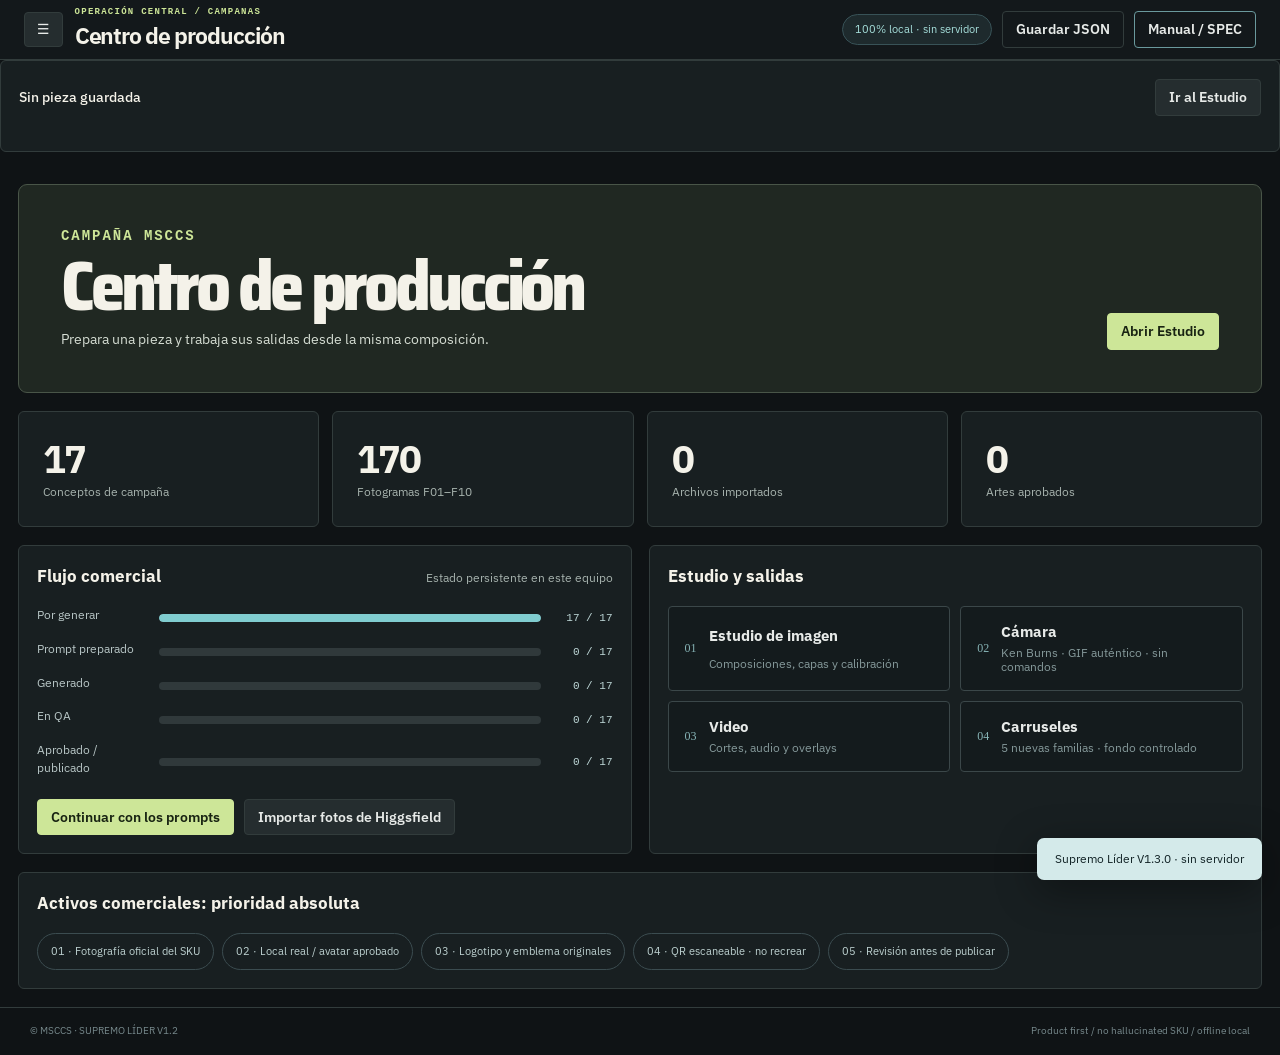
==== index.html @ 42600e8a "Import StudioART 1.3.2 project archive Co-authored-by: arena-agent <297053741+arena-agent@users.nore" ====
<!doctype html><html lang="es"><head><meta charset="utf-8"><meta name="viewport" content="width=device-width, initial-scale=1"><meta name="theme-color" content="#101417"><title>SUPREMO LÍDER V1.3.2 · MSCCS</title><style id="critical-ui">:root{--studio-css-loaded:0}body{margin:0;background:#101719;color:#eef3ef;font:14px/1.5 system-ui,sans-serif}.shell{display:grid;grid-template-columns:230px minmax(0,1fr);min-height:100vh}.sidebar{padding:18px;background:#172124}nav{display:grid;gap:7px}button,input,select,textarea{font:inherit}button{padding:9px;border:1px solid #526363;background:#223437;color:#eef3ef;border-radius:7px;cursor:pointer}.page{display:none;padding:24px}.page.active{display:block}.brand-main{font-size:23px}.module-frame{width:100%;height:75vh;border:0}#portableWarning{padding:18px;background:#592d19;color:#fff;border:2px solid #eabd7a;position:fixed;inset:15px 15px auto;z-index:10000}#portableWarning a{color:#fff} @media(max-width:800px){.shell{grid-template-columns:1fr}.sidebar nav{grid-template-columns:repeat(4,1fr)}} </style><link rel="stylesheet" href="css/supremo.css"><link rel="stylesheet" href="css/fix_v1_1.css"><link rel="stylesheet" href="css/workspace.css"></head><body><div id="portableWarning" hidden role="alert"><strong>Faltan los archivos de la aplicación.</strong><p>Extrae todo el ZIP antes de abrir el editor. También puedes abrir STUDIOART_PORTATIL.html: incluye los estilos, scripts y módulos en un solo archivo.</p><a href="STUDIOART_PORTATIL.html">Abrir versión portátil</a></div><script>window.addEventListener('load',()=>{if(getComputedStyle(document.documentElement).getPropertyValue('--studio-css-loaded').trim()!=='1'||!window.Supremo){document.getElementById('portableWarning').hidden=false;}});</script>
<div class="shell">
<aside class="sidebar"><div class="brand"><span aria-label="StudioART">SA</span><div class="brand-main">SUPREMO <em>LÍDER</em></div><div class="brand-caption">ESTUDIO OFFLINE · V1.3.2</div></div>
<div class="sidetitle">CENTRO DE CONTROL</div>
<nav id="navigation" aria-label="Flujo de trabajo">
<button data-page="inicio" class="active"><b>⌂</b> Inicio</button>
<button data-page="prompts"><b>⌘</b> Campaña y fotogramas</button>
<button data-page="medios"><b>▦</b> Biblioteca</button>
<button data-page="estudio"><b>✦</b> Estudio de imagen</button>
<div class="sidetitle">SALIDAS</div>
<button data-page="camara"><b>◉</b> Cámara y GIF</button>
<button data-page="video"><b>▷</b> Video</button>
<button data-page="carruseles"><b>◈</b> Carrusel</button>
<button data-page="calidad"><b>✓</b> Revisión y entrega</button>
<button data-page="proyecto"><b>⚙</b> Proyecto</button>
</nav><div class="side-footer"><span class="dot"></span> Motor offline local<br><small>Identidad oficial · SKU verificados · escenas editables</small></div></aside>
<div class="workspace"><header class="top"><button id="toggleNav" class="nav-toggle" aria-label="Ocultar navegación" aria-expanded="true" aria-controls="navigation">☰</button><div><div class="eyebrow" id="sectionKicker">OPERACIÓN CENTRAL / CAMPANAS</div><h1 id="sectionTitle">Centro de producción</h1></div><div class="top-actions"><span class="pill" id="serverStatus">Sin servidor · modo local</span><button id="saveTop" class="ghost">Guardar JSON</button><button id="helpTop" class="outline">Manual / SPEC</button></div></header>
<main>
<div class="surface workspace-piece" style="margin-bottom:14px"><div class="surface-head"><strong id="workspacePiece">Sin pieza guardada</strong><button id="workspaceEdit">Ir al Estudio</button></div></div>
<section class="page active" id="page-inicio">
<div class="intro"><div><p class="eyebrow">CAMPAÑA MSCCS</p><h2>Centro de producción</h2><p>Prepara una pieza y trabaja sus salidas desde la misma composición.</p></div><button data-go="estudio" class="primary">Abrir Estudio</button></div>
<div class="statgrid"><div class="stat"><strong id="statConcepts">17</strong><span>Conceptos de campaña</span></div><div class="stat"><strong id="statFrames">170</strong><span>Fotogramas F01–F10</span></div><div class="stat"><strong id="statMedia">0</strong><span>Archivos importados</span></div><div class="stat"><strong id="statReady">0</strong><span>Artes aprobados</span></div></div>
<div class="two"><div class="surface"><div class="surface-head"><h3>Flujo comercial</h3><small>Estado persistente en este equipo</small></div><div id="flowRows" class="flowrows"></div><div class="buttonbar"><button class="primary" data-go="prompts">Continuar con los prompts</button><button data-go="medios">Importar fotos de Higgsfield</button></div></div><div class="surface"><div class="surface-head"><h3>Estudio y salidas</h3></div><div class="module-cards"><button data-go="estudio"><b>01</b><strong>Estudio de imagen</strong><small>Composiciones, capas y calibración</small></button><button data-go="camara"><b>02</b><strong>Cámara</strong><small>Ken Burns · GIF auténtico · sin comandos</small></button><button data-go="video"><b>03</b><strong>Video</strong><small>Cortes, audio y overlays</small></button><button data-go="carruseles"><b>04</b><strong>Carruseles</strong><small>5 nuevas familias · fondo controlado</small></button></div></div></div>
<div class="surface" style="margin-top:18px"><div class="surface-head"><h3>Activos comerciales: prioridad absoluta</h3></div><div class="qa-strips"><span>01 · Fotografía oficial del SKU</span><span>02 · Local real / avatar aprobado</span><span>03 · Logotipo y emblema originales</span><span>04 · QR escaneable · no recrear</span><span>05 · Revisión antes de publicar</span></div></div>
</section>
<section class="page" id="page-prompts"><div class="section-lead"><div><div class="eyebrow">01 / 17 CAMPAÑAS</div><h2>Higgsfield · centro de ejecución</h2><p>Dos prompts publicitarios y diez fotogramas por concepto, con estado, asignación de imágenes y controles de QA.</p></div></div>
<div class="promptgrid"><div class="surface panel-stick"><div class="fields"><input id="promptSearch" type="search" placeholder="Buscar SKU, campaña o escena"><select id="promptBrand"><option value="">Todas las marcas</option><option>SHOPMAX</option><option>YARDMAX</option></select></div><div id="promptList" class="promptlist"></div></div><div class="surface prompt-detail"><div class="prompt-top"><img id="promptThumb" alt="Referencia visual oficial"><div><div class="eyebrow" id="promptId">BF-I01</div><h3 id="promptHeadline">INVIERTE EN TU ESPACIO.</h3><p id="promptDescription"></p><span id="promptStatus" class="pill">Pendiente</span></div></div><div class="detail-split"><div><label>Etapa de producción</label><select id="promptStage"><option value="pendiente">Pendiente</option><option value="prompt">Prompt copiado</option><option value="generado">Generado en Higgsfield</option><option value="qa">En QA</option><option value="aprobado">Aprobado</option><option value="publicado">Publicado</option></select></div><div><label>Escena y tipo</label><div id="sceneText" class="meta-line"></div></div></div><div class="subheading">Referencias obligatorias</div><div id="promptReferences" class="refs"></div><div class="buttonbar"><button id="copyRefs">Copiar nombres Elements</button><button id="toStudio" class="outline">Crear pieza en Estudio</button></div><div class="subheading">Prompt de imagen</div><div class="tabs"><button data-prompt="SIN_LETRAS" class="active">Fotografía limpia</button><button data-prompt="CON_LETRAS">Texto IA / prueba</button></div><textarea id="promptText" rows="9" spellcheck="false"></textarea><div class="buttonbar"><button id="copyPrompt" class="primary">Copiar prompt</button><span id="promptLength" class="muted"></span></div>
<div class="subheading">Secuencia de video · fotogramas</div><div id="frameTabs" class="frame-tabs"></div><div class="frame-actions"><span id="frameAction"></span><label><input type="checkbox" id="frameDone"> Fotograma aprobado</label></div><textarea id="frameText" rows="7" spellcheck="false"></textarea><div class="buttonbar"><button id="copyFrame" class="primary">Copiar frame F01–F10</button><button id="linkFrameImage">Asignar foto a este frame</button><span id="frameCounter" class="muted"></span></div><label>Notas de control de calidad</label><textarea id="promptNotes" rows="2" placeholder="Errores de producto, correcciones, decisiones…"></textarea></div></div>
</section>
<section class="page" id="page-medios"><div class="section-lead"><div><div class="eyebrow">BIBLIOTECA ÚNICA</div><h2>Fotografías, modelos y generaciones</h2><p>Importa imágenes de Higgsfield, varias vistas del SKU, carpetas de trabajo, videos y audio. Los archivos se conservan localmente mediante IndexedDB.</p></div></div><div class="surface"><div class="buttonbar"><label class="filebutton primary">+ Archivos<input id="mediaFiles" type="file" accept="image/*,video/*,audio/*" multiple></label><label class="filebutton">+ Carpeta<input id="mediaFolder" type="file" webkitdirectory multiple></label><button id="mediaClearSelection">Limpiar selección</button><span id="mediaFeedback" class="muted"></span></div><div class="fields"><select id="mediaSku"><option value="">Sin asignar SKU</option></select><select id="mediaRole"><option value="generated">Higgsfield generado</option><option value="product">Producto / ángulo oficial</option><option value="scene">Escenario</option><option value="avatar">Personaje</option><option value="final">Arte aprobado</option><option value="other">Otro</option></select><input id="mediaFilter" type="search" aria-label="Buscar en la biblioteca" placeholder="Buscar nombre, SKU o carpeta…"></div><div class="catalog-tools">
<div class="buttonbar" role="group" aria-label="Vista de biblioteca"><button id="mediaFoldersTab" aria-pressed="true">Carpetas</button><button id="mediaFilesTab" aria-pressed="false">Archivos</button><button id="mediaUp" hidden>← Subir de carpeta</button></div>
<select id="mediaType" aria-label="Tipo de archivo"><option value="">Todos los tipos</option><option value="image">Imágenes</option><option value="video">Videos</option><option value="audio">Audio</option></select>
</div>
<div id="mediaBreadcrumb" class="muted">Biblioteca</div>
<div id="mediaFolderGrid" class="folder-grid"></div><div id="mediaGrid" class="media-grid"></div>
<div class="catalog-page"><button id="mediaPrev">← Anterior</button><span id="mediaPage" aria-live="polite"></span><button id="mediaNext">Siguiente →</button></div>
<div class="buttonbar catalog-actions"><button id="mediaMove">Asignar carpeta al seleccionado</button><button id="mediaAuto">Volver a carpeta automática</button><button id="mediaCamera">Usar en Cámara</button><button id="mediaCarousel">Añadir al Carrusel</button></div></div></section>
<section class="page" id="page-camara"><div class="section-lead"><div><div class="eyebrow">CAMERA MOTION / GIF LAB</div><h2>Movimiento de cámara</h2><p>Pan, zoom y rotación 2D sin inventar piezas del producto. Exporta PNG, GIF o un clip MP4 renderizado desde frames.</p></div></div><div class="media-lab"><div class="surface"><div class="formgrid"><div><label>Imagen de origen</label><select id="cameraAsset"></select></div><div><label for="cameraScene">Escenario</label><select id="cameraScene"><option value="flat">Imagen original</option><option value="studio">Estudio limpio</option><option value="concrete">Piso de concreto</option><option value="platform">Plataforma</option><option value="exterior">Piso exterior</option></select></div><div><label for="cameraGround">Altura del apoyo</label><input id="cameraGround" type="range" min="60" max="90" value="78"></div><label><input id="cameraWhite" type="checkbox" checked> Quitar fondo blanco del borde</label><div><label>Formato</label><select id="cameraRatio"><option>9:16</option><option>4:5</option><option>16:9</option><option>1:1</option></select></div><div><label>Movimiento predefinido</label><select id="cameraPreset"><option value="push">Push-in suave</option><option value="pull">Pull-out</option><option value="panleft">Paneo hacia izquierda</option><option value="panright">Paneo derecha</option><option value="orbit">Micro-orbit 2D</option><option value="custom">Personalizado</option></select></div><div><label>Segundos</label><input id="cameraDuration" type="number" min=".6" max="12" step=".2" value="3"></div><div><label>Zoom inicial</label><input id="cameraZoomA" type="number" min=".6" max="3" step=".05" value="1.05"></div><div><label>Zoom final</label><input id="cameraZoomB" type="number" min=".6" max="3" step=".05" value="1.2"></div><div><label>Pan inicial X %</label><input id="cameraXA" type="number" min="-60" max="60" value="0"></div><div><label>Pan final X %</label><input id="cameraXB" type="number" min="-60" max="60" value="0"></div><div><label>Pan final Y %</label><input id="cameraYB" type="number" min="-60" max="60" value="0"></div><div><label>Rotación final °</label><input id="cameraRot" type="number" min="-20" max="20" step=".5" value="0"></div><div><label>Fondo</label><input id="cameraBg" type="color" value="#161d22"></div><div><label>FPS (exportación)</label><select id="cameraFPS"><option>10</option><option selected>12</option><option>15</option><option>24</option></select></div><div><label for="cameraEffect">Efecto</label><select id="cameraEffect"><option value="none">Sin efecto</option><option value="liveCursor">Cursor de selección</option><option value="dayDial">Dial de tiempo</option><option value="commentDrop">Tarjeta de mensaje</option><option value="sketchWords">Título trazado</option><option value="pressFront">Portada editorial</option><option value="predictKeys">Teclas predictivas</option><option value="headStack">Etiquetas escalonadas</option><option value="banknote">Grabado editorial</option><option value="impactFrame">Marco de impacto</option></select></div>
<div><label for="cameraEffectAmount">Intensidad del efecto</label><input id="cameraEffectAmount" type="range" min="0" max="100" value="65" disabled></div>
<div><label for="cameraEffectText">Texto del efecto</label><input id="cameraEffectText" type="text" maxlength="80" disabled></div>
</div><div class="buttonbar"><button id="cameraPlay" class="primary">▶ Previsualizar</button><button id="cameraEditSource">Editar composición</button><button id="cameraStill">Guardar PNG</button><button id="cameraGif">Crear GIF</button><button id="cameraMP4">Exportar video local</button></div><div class="buttonbar"><button id="cameraMarkWhite" aria-pressed="false">Quitar un hueco blanco</button><button id="cameraResetWhite">Restaurar huecos</button></div><p id="cameraSceneInfo" class="muted" aria-live="polite"></p><p id="cameraInfo" class="muted">GIF: 480 px de ancho; MP4: hasta 720p / 1080p según recursos. No requiere servidor. El video puede exportarse como WebM en lugar de MP4 según el navegador.</p></div><div class="surface stage"><canvas id="cameraCanvas" width="540" height="960"></canvas><div class="scrub"><input id="cameraScrub" type="range" min="0" max="1000" value="0"><span id="cameraTime">0.0 s</span></div></div></div></section>
<section class="page" id="page-carruseles"><div class="section-lead"><div><div class="eyebrow">C4 → C8 / EXPERIENCIAS DIGITALES</div><h2>Carruseles cinematográficos</h2><p>Diseños distintos sin collages arbitrarios; fondo explícito y exportación real desde la misma escena que se previsualiza.</p></div></div><div class="carousel-layout"><div class="surface"><div class="formgrid"><div><label>Diseño</label><select id="carouselStyle"><option value="glass">Cristal · Galería inmersiva</option><option value="c4">C4 · Film Strip</option><option value="c5">C5 · Paper Stack</option><option value="c6">C6 · Perspective Stage</option><option value="c7">C7 · Gallery Wall</option><option value="c8">C8 · Orbit Gallery</option></select></div><div><label>Formato</label><select id="carouselRatio"><option>9:16</option><option selected>16:9</option><option>4:5</option><option>1:1</option></select></div><div><label>Tipo de fondo exportado</label><select id="carouselBgMode"><option value="solid">Sólido limpio</option><option value="image">Imagen de fondo</option><option value="blur">Foto actual desenfocada</option><option value="transparent">Transparente (solo PNG)</option></select></div><div><label>Color / fondo</label><input id="carouselBgColor" type="color" value="#10181c"></div><div><label>Imagen de fondo</label><select id="carouselBgAsset"></select></div><div><label>Opacidad foto de fondo</label><input id="carouselBgAlpha" type="range" min="0" max="100" value="35"></div><div><label>Segundos por tarjeta</label><input id="carouselSlideDuration" type="number" min=".5" max="12" step=".5" value="2.5"></div><div><label>Duración transición (s)</label><input id="carouselTransition" type="number" min=".1" max="2" step=".1" value=".7"></div><div><label>Audio opcional para video</label><select id="carouselAudio"></select></div><div><label>FPS de video</label><select id="carouselFPS"><option>12</option><option selected>15</option><option>24</option></select></div></div><div class="buttonbar"><button id="carouselAdd" class="primary">+ Añadir imagen seleccionada</button><button id="carouselAddMany">Añadir hasta 25 de la vista de Biblioteca</button><button id="carouselClear">Vaciar</button></div><div class="subheading">Secuencia / orden</div><div id="carouselSlides" class="slides-list"></div><div class="buttonbar"><button id="carouselPlay" class="primary">▶ Reproducir</button><button id="carouselPNG">PNG del fotograma</button><button id="carouselMP4">Exportar video local</button><button id="carouselPublic">Exportar carrusel interactivo HTML</button></div><p id="carouselInfo" class="muted">En las exportaciones de video se utiliza el fondo elegido, no el decorado del editor.</p></div><div class="surface stage"><div class="carousel-skin"><label><input id="carouselPaw" type="checkbox" checked> Patita de gato</label><label><input id="carouselTilt" type="checkbox" checked> Paralaje</label></div><canvas id="carouselCanvas" width="960" height="540" tabindex="0" aria-label="Vista previa del carrusel. Arrastra o usa las flechas para navegar"></canvas><div class="scrub"><input id="carouselScrub" type="range" min="0" max="1000" value="0"><span id="carouselTime">0.0 s</span></div></div></div></section>

<section class="page" id="page-estudio"><div class="section-lead compact"><div><div class="eyebrow">COMPOSICIÓN / CAPAS / CALIBRACIÓN</div><h2>Estudio creativo</h2><p>Selecciona una imagen en Biblioteca para enviarla como fondo o producto, o cárgala directamente en el estudio. Comparte tus composiciones con los demás módulos desde el estudio.</p></div><div class="buttonbar"><button id="estudioSendBg" class="primary">Enviar imagen como fondo</button><button id="estudioSendProduct">Enviar como producto</button><button id="estudioNew">Empezar otra pieza</button></div></div><iframe class="module-frame" id="estudioFrame" title="Estudio creativo" src="modulos/estudio_v5/ESTUDIO_V5.html" loading="lazy"></iframe></section>
<section class="page" id="page-video"><div class="section-lead compact"><div><div class="eyebrow">SALIDA / VIDEO</div><h2>Línea de tiempo</h2><p>Ordena clips, ajusta cortes y agrega audio. Selecciona un clip vinculado para editar su composición en el Estudio.</p></div><div class="buttonbar"><button id="sendVideo" class="primary">Añadir recurso seleccionado</button></div></div><iframe class="module-frame" id="videoFrame" src="modulos/creative_v10/ABRIR_EDITOR.html?mode=video" title="Editor de video MSCCS V10" loading="lazy"></iframe></section>


<section class="page" id="page-calidad"><div class="section-lead"><div><div class="eyebrow">QA / TRAZABILIDAD</div><h2>Validación antes de publicar</h2><p>El modelo correcto, el logo real, las partes mecánicas, la escala física y el QR son obligatorios; no se aprueban por estética.</p></div></div><div class="surface"><div class="qa-strips"><span>SKU & geometría</span><span>Jornada / lugar real</span><span>Personajes oficiales</span><span>Marcas PNG originales</span><span>QR funcional</span><span>Entrega verificada</span></div><div id="qualityGrid"></div></div></section>
<section class="page" id="page-proyecto"><div class="section-lead"><div><div class="eyebrow">PROYECTOS PORTÁTILES · JSON</div><h2>Migración y respaldo</h2><p>Guarda estados, notas, configuración de cámara/carruseles y relaciones de activos. Los binarios permanecen en la biblioteca local: para trasladarlos, exporta sus archivos por separado.</p></div></div><div class="two"><div class="surface"><h3>Proyecto maestro</h3><div class="buttonbar"><button id="exportProject" class="primary">Exportar proyecto JSON</button><label class="filebutton">Importar proyecto JSON<input id="importProject" type="file" accept=".json,application/json"></label></div><p class="muted">No sustituye las fotografías oficiales ni vuelve a subir Elements a Higgsfield.</p><div class="subheading">Migrar catálogo de prompts</div><div class="buttonbar"><button id="exportCampaign">Exportar campaña</button><label class="filebutton">Importar campaña JSON<input id="importCampaign" type="file" accept=".json,application/json"></label></div><p class="muted">La nueva campaña debe incluir <code>concepts[]</code> con ID, SKU, marca y prompts.</p></div><div class="surface"><h3>Documentación</h3><p><a href="docs/SPEC_SUPREMO_LIDER_V1.md" target="_blank">SPEC técnico y funcional V1</a></p><p><a href="docs/ROADMAP_IMPLEMENTACION.md" target="_blank">Roadmap por etapas y criterios de aceptación</a></p><p><a href="docs/QA_REPORTE.md" target="_blank">Reporte de pruebas y limitaciones</a></p><p><a href="docs/MAPA_C4_C8.md" target="_blank">Familias de carrusel y fondos</a></p><div id="projectSummary" class="note"></div></div></div><details class="surface"><summary>Compatibilidad con proyectos anteriores</summary><p>Abre herramientas anteriores para sus propios archivos de proyecto.</p><div class="buttonbar"><a href="modulos/creative_v10/ABRIR_EDITOR.html" target="_blank" rel="noopener">Imagen V10</a><a href="modulos/editorial_v10/MSCCS_EDITORIAL_STUDIO_V10_OFFLINE.html" target="_blank" rel="noopener">Editorial anterior</a><a href="modulos/carrusel_v3/editor.html" target="_blank" rel="noopener">Carrusel V3</a></div></details></section>
</main><footer class="app-footer"><span>© MSCCS · SUPREMO LÍDER V1.2</span><span>Product first / no hallucinated SKU / offline local</span></footer></div></div>
<div id="notify" class="notify" role="status"></div>
<script id="campana-local" type="application/json">{"schemaVersion":"10.0","campaign":"MSCCS BUEN FIN 2026","dates":"11–15 noviembre 2026","scope":{"images":17,"videos":17,"frames":170},"identity":{"logo":"assets/identidad/logo_msccs_transparente.png","buenFin":"assets/identidad/buen_fin.png","qr":"assets/identidad/qr_whatsapp.png","whatsapp":"https://wa.me/526563119913","logoOriginal":"assets/identidad/logo_msccs.png"},"avatars":{"hombre":"assets/personajes/avatar_hombre.png","mujer":"assets/personajes/avatar_mujer.png"},"venues":{"China Mart":"BF26_CHINA_MART_REAL","Ferretería Neptuno":"BF26_NEPTUNO_REAL","MSCCS/CENA":"BF26_MSCCS_CENA_REAL"},"concepts":[{"id":"BF-I01","sku":"965209S7","name":"Estación 52 pulgadas · 9 cajones","headline":"INVIERTE EN TU ESPACIO.","cta":"ELIGE TU GABINETE HOY","scene":"Taller profesional","venue":"taller industrial real, piso de concreto gris, banco de trabajo distante, pared neutra","layout":"Editorial blanco","family":"Taller","character":"HOMBRE","brand":"SHOPMAX","status":"SKU SHOPMAX ELEMENT COMPLETED / FOTO OFICIAL","video_id":"BF-V01","reference_element":"BF26_SHOPMAX_965209S7","detail":"La estación rodante permanece en el piso; cubierta de madera original, nueve cajones, ruedas de fábrica y escala de 52 pulgadas.","frame_actions":["Plano general: producto completo y banco de trabajo distante; persona todavía fuera del eje protagonista","La persona entra lentamente por el borde, sin tocar el producto","Se detiene cerca del banco lateral; el gabinete permanece estacionario","Dirige la mirada hacia una herramienta existente sobre el banco","Acerca una mano a la herramienta sobre el banco sin invadir el gabinete","Toma la herramienta con postura natural; solo varían manos y brazos","Inspecciona la herramienta junto al banco; leve recorte de cámara, nunca perspectiva inventada","Deposita la herramienta de nuevo sobre el banco","Se desplaza un paso hacia atrás liberando el encuadre del producto","Plano hero completo del SKU intacto, estático y centrado para fundido a contraportada"],"productAsset":"assets/productos/965209S7.png","thumbnail":"assets/miniaturas/965209S7.webp","quality":"referencia_shopmax","prompts":{"CON_LETRAS":"BUEN FIN MSCCS 2026 | BF-I01 | ANUNCIO CON LETRAS | vertical 4:5.\nREFERENCIA PRINCIPAL: SHOPMAX 965209S7, Estación 52 pulgadas · 9 cajones, seleccionado como Element real. No cambiar producto por inspiración estética.\nESCENA: taller industrial real, piso de concreto gris, banco de trabajo distante, pared neutra. Usar BF26_MSCCS_HOMBRE_OFICIAL seleccionado desde Elements; ropa de trabajo real y rostro inalterado; actividad secundaria.\nFIDELIDAD: La estación rodante permanece en el piso; cubierta de madera original, nueve cajones, ruedas de fábrica y escala de 52 pulgadas.\nDISEÑO: Una sola escena editorial profesional, minimalista, producto completo y protagonista. Fondo limpio y físicamente realista; reservar aire para tipografía sin saturar arriba. Producto ocupa aprox. 50-65% de la zona visual; elegir ángulo de la fotografía oficial, sin fabricar vistas nuevas. Paleta gráfica blanco y cian #00BBDD con antracita #1B2530; acabado premium y luz natural.\nTEXTO EXACTO:\nGancho: «INVIERTE EN TU ESPACIO.»\nModelo: «SHOPMAX 965209S7»\nCTA único: «ELIGE TU GABINETE HOY»\nTitular en Saira Semi Condensed ExtraBold; CTA IBM Plex Sans; si la fuente no está disponible, mantener estilo condensado legible sin inventar palabras. Blanco/cian en fondos oscuros o negro/cian en claros. 1-3 líneas; solo palabra clave en cian.\nIDENTIDAD DEL ARTE FINAL: logo BF26_MSCCS_LOGO_OFICIAL, sello BF26_BUEN_FIN_EMBLEMA y QR BF26_MSCCS_QR_WHATSAPP están registrados como Elements; sus PNG originales se aplicarán en Montaje exacto, para conservar letras y escaneabilidad. Reservar zonas discretas para ambos logos y QR; no sintetizarlos en este modo.\nREGLAS: No crear un nuevo modelo ni modificar cajones, ruedas, tapa, puerta, tubería, motor, etiquetas ni colores. Proporción humana real; el producto se apoya en suelo o, si es cofre sin ruedas, en banco resistente. Iluminación y sombra de contacto coherentes. Nunca collage, producto flotante, halo, piezas duplicadas ni exhibidor inventado. Ningún precio, descuento ni garantía de disponibilidad.","SIN_LETRAS":"BUEN FIN MSCCS 2026 | BF-I01 | BASE SIN LETRAS | vertical 4:5.\nREFERENCIA OBLIGATORIA: SHOPMAX 965209S7, Estación 52 pulgadas · 9 cajones, seleccionado previamente como Element real en Higgsfield. No usar una referencia de diseño para redefinir el producto.\nESCENA: taller industrial real, piso de concreto gris, banco de trabajo distante, pared neutra. Usar BF26_MSCCS_HOMBRE_OFICIAL seleccionado desde Elements; ropa de trabajo real y rostro inalterado; actividad secundaria.\nCARACTERÍSTICAS: La estación rodante permanece en el piso; cubierta de madera original, nueve cajones, ruedas de fábrica y escala de 52 pulgadas.\nARTE: Una sola escena editorial profesional, minimalista, producto completo y protagonista. Fondo limpio y físicamente realista; reservar aire para tipografía sin saturar arriba. Producto ocupa aprox. 50-65% de la zona visual; elegir ángulo de la fotografía oficial, sin fabricar vistas nuevas. Paleta gráfica blanco y cian #00BBDD con antracita #1B2530; acabado premium y luz natural.\nREGLAS: No crear un nuevo modelo ni modificar cajones, ruedas, tapa, puerta, tubería, motor, etiquetas ni colores. Proporción humana real; el producto se apoya en suelo o, si es cofre sin ruedas, en banco resistente. Iluminación y sombra de contacto coherentes. Nunca collage, producto flotante, halo, piezas duplicadas ni exhibidor inventado.\nSALIDA: fotografía limpia, SIN textos publicitarios, logotipos externos, sello Buen Fin ni QR. Mantener solo etiquetas físicas auténticas del equipo. Dejar área libre para aplicar los PNG oficiales al terminar.","CON_IDENTIDAD_GUIADA":"BUEN FIN 2026 | BF-I01 | ARTE CON IDENTIDAD REFERENCIADA | vertical 4:5.\nANTES DE GENERAR: en Elements de Higgsfield SELECCIONAR visualmente todos estos archivos. Escribir su nombre no los adjunta.\n1 PRODUCTO: BF26_SHOPMAX_965209S7 (SHOPMAX 965209S7 — Estación 52 pulgadas · 9 cajones).\n3 PERSONAJE: BF26_MSCCS_HOMBRE_OFICIAL.\nIDENTIDAD OBLIGATORIA: BF26_MSCCS_LOGO_OFICIAL, BF26_BUEN_FIN_EMBLEMA y BF26_MSCCS_QR_WHATSAPP.\nESCENA: taller industrial real, piso de concreto gris, banco de trabajo distante, pared neutra. Personaje oficial: BF26_MSCCS_HOMBRE_OFICIAL (seleccionar Element). No cambiar cara, cuerpo ni ropa.\nFIDELIDAD: La estación rodante permanece en el piso; cubierta de madera original, nueve cajones, ruedas de fábrica y escala de 52 pulgadas. Prioridad absoluta a la referencia oficial: cajones, cubierta, puerta, ruedas, etiquetas, ángulo, escala, apoyos físicos.\nARTE: Editorial blanco; una escena, minimalismo editorial, luces reales, blanco, antracita y cian, espacios amplios. Producto completo con sombra de contacto; no collage.\nTEXTO EXACTO: titular «INVIERTE EN TU ESPACIO.»; SKU «SHOPMAX 965209S7»; CTA «ELIGE TU GABINETE HOY». Tipografía condensada bold tipo Saira, secundario IBM Plex Sans. Una palabra en cian.\nLOGOS: emplear únicamente la apariencia de los Elements originales MSCCS y Buen Fin, completos, pequeños, sin inventar otro símbolo. QR de la referencia en esquina inferior, sin invadir producto. No reinterpretar marca ni añadir texto ficticio.\nIMPORTANTE: este resultado es una PRUEBA de IA, no arte final. Un generador puede alterar logotipos o QR aunque estén seleccionados. Verificar identidad, ortografía y escaneo; para publicación sustituir por PNG originales en Montaje exacto.\nNo precios, porcentajes, marcas ajenas, inventario ni promesas no confirmadas."},"references":["BF26_SHOPMAX_965209S7","BF26_MSCCS_HOMBRE_OFICIAL"],"videoFrames":["BF-V01 | FRAME 01/10 | SHOPMAX 965209S7 | 9:16 | FOTO LIMPIA\nREFERENCIAS (máximo 4): BF26_SHOPMAX_965209S7 / BF26_MSCCS_HOMBRE_OFICIAL. Seleccionar desde Elements/archivos reales; escribir un nombre NO adjunta la foto.\nF01 es imagen MAESTRA; primero valida SKU, persona, escenario y encuadre. No inventar tomas ni ángulos.\nPRODUCTO: Estación 52 pulgadas: EXACTAMENTE nueve cajones; tapa de madera original, ruedas, tiradores, etiquetas y perspectiva oficiales. Se apoya en el piso. Preservar geometría exacta, etiquetas y escala.\nACCIÓN ÚNICA: Plano general: producto completo y banco de trabajo distante; persona todavía fuera del eje protagonista.\nPRESERVAR: misma persona oficial si aparece, vestuario, luz natural, suelo, herramientas, sombras de contacto y perspectiva. Movimiento continuo y pequeño; sin manos sobre mecanismos no verificados.\nFOTOGRAFÍA: luz uniforme, pared luminosa, sin sombreado superior, sin gradientes, sin viñeta. Una escena. Sin texto publicitario, logo, emblema o QR sobreimpreso. Para YARDMAX: referencia horneada es QA pendiente respecto al fabricante.","BF-V01 | FRAME 02/10 | SHOPMAX 965209S7 | 9:16 | FOTO LIMPIA\nREFERENCIAS (máximo 4): BF26_SHOPMAX_965209S7 / F01 MAESTRO APROBADO / F01 ANTERIOR APROBADO / BF26_MSCCS_HOMBRE_OFICIAL. Seleccionar desde Elements/archivos reales; escribir un nombre NO adjunta la foto.\nF01 y frame anterior reales deben estar adjuntos; no utilizar un frame deformado. La locación queda bloqueada por F01. No agregar quinta referencia.\nPRODUCTO: Estación 52 pulgadas: EXACTAMENTE nueve cajones; tapa de madera original, ruedas, tiradores, etiquetas y perspectiva oficiales. Se apoya en el piso. Preservar geometría exacta, etiquetas y escala.\nACCIÓN ÚNICA: La persona entra lentamente por el borde, sin tocar el producto.\nPRESERVAR: misma persona oficial si aparece, vestuario, luz natural, suelo, herramientas, sombras de contacto y perspectiva. Movimiento continuo y pequeño; sin manos sobre mecanismos no verificados.\nFOTOGRAFÍA: luz uniforme, pared luminosa, sin sombreado superior, sin gradientes, sin viñeta. Una escena. Sin texto publicitario, logo, emblema o QR sobreimpreso. Para YARDMAX: referencia horneada es QA pendiente respecto al fabricante.","BF-V01 | FRAME 03/10 | SHOPMAX 965209S7 | 9:16 | FOTO LIMPIA\nREFERENCIAS (máximo 4): BF26_SHOPMAX_965209S7 / F01 MAESTRO APROBADO / F02 ANTERIOR APROBADO / BF26_MSCCS_HOMBRE_OFICIAL. Seleccionar desde Elements/archivos reales; escribir un nombre NO adjunta la foto.\nF01 y frame anterior reales deben estar adjuntos; no utilizar un frame deformado. La locación queda bloqueada por F01. No agregar quinta referencia.\nPRODUCTO: Estación 52 pulgadas: EXACTAMENTE nueve cajones; tapa de madera original, ruedas, tiradores, etiquetas y perspectiva oficiales. Se apoya en el piso. Preservar geometría exacta, etiquetas y escala.\nACCIÓN ÚNICA: Se detiene cerca del banco lateral; el gabinete permanece estacionario.\nPRESERVAR: misma persona oficial si aparece, vestuario, luz natural, suelo, herramientas, sombras de contacto y perspectiva. Movimiento continuo y pequeño; sin manos sobre mecanismos no verificados.\nFOTOGRAFÍA: luz uniforme, pared luminosa, sin sombreado superior, sin gradientes, sin viñeta. Una escena. Sin texto publicitario, logo, emblema o QR sobreimpreso. Para YARDMAX: referencia horneada es QA pendiente respecto al fabricante.","BF-V01 | FRAME 04/10 | SHOPMAX 965209S7 | 9:16 | FOTO LIMPIA\nREFERENCIAS (máximo 4): BF26_SHOPMAX_965209S7 / F01 MAESTRO APROBADO / F03 ANTERIOR APROBADO / BF26_MSCCS_HOMBRE_OFICIAL. Seleccionar desde Elements/archivos reales; escribir un nombre NO adjunta la foto.\nF01 y frame anterior reales deben estar adjuntos; no utilizar un frame deformado. La locación queda bloqueada por F01. No agregar quinta referencia.\nPRODUCTO: Estación 52 pulgadas: EXACTAMENTE nueve cajones; tapa de madera original, ruedas, tiradores, etiquetas y perspectiva oficiales. Se apoya en el piso. Preservar geometría exacta, etiquetas y escala.\nACCIÓN ÚNICA: Dirige la mirada hacia una herramienta existente sobre el banco.\nPRESERVAR: misma persona oficial si aparece, vestuario, luz natural, suelo, herramientas, sombras de contacto y perspectiva. Movimiento continuo y pequeño; sin manos sobre mecanismos no verificados.\nFOTOGRAFÍA: luz uniforme, pared luminosa, sin sombreado superior, sin gradientes, sin viñeta. Una escena. Sin texto publicitario, logo, emblema o QR sobreimpreso. Para YARDMAX: referencia horneada es QA pendiente respecto al fabricante.","BF-V01 | FRAME 05/10 | SHOPMAX 965209S7 | 9:16 | FOTO LIMPIA\nREFERENCIAS (máximo 4): BF26_SHOPMAX_965209S7 / F01 MAESTRO APROBADO / F04 ANTERIOR APROBADO / BF26_MSCCS_HOMBRE_OFICIAL. Seleccionar desde Elements/archivos reales; escribir un nombre NO adjunta la foto.\nF01 y frame anterior reales deben estar adjuntos; no utilizar un frame deformado. La locación queda bloqueada por F01. No agregar quinta referencia.\nPRODUCTO: Estación 52 pulgadas: EXACTAMENTE nueve cajones; tapa de madera original, ruedas, tiradores, etiquetas y perspectiva oficiales. Se apoya en el piso. Preservar geometría exacta, etiquetas y escala.\nACCIÓN ÚNICA: Acerca una mano a la herramienta sobre el banco sin invadir el gabinete.\nPRESERVAR: misma persona oficial si aparece, vestuario, luz natural, suelo, herramientas, sombras de contacto y perspectiva. Movimiento continuo y pequeño; sin manos sobre mecanismos no verificados.\nFOTOGRAFÍA: luz uniforme, pared luminosa, sin sombreado superior, sin gradientes, sin viñeta. Una escena. Sin texto publicitario, logo, emblema o QR sobreimpreso. Para YARDMAX: referencia horneada es QA pendiente respecto al fabricante.","BF-V01 | FRAME 06/10 | SHOPMAX 965209S7 | 9:16 | FOTO LIMPIA\nREFERENCIAS (máximo 4): BF26_SHOPMAX_965209S7 / F01 MAESTRO APROBADO / F05 ANTERIOR APROBADO / BF26_MSCCS_HOMBRE_OFICIAL. Seleccionar desde Elements/archivos reales; escribir un nombre NO adjunta la foto.\nF01 y frame anterior reales deben estar adjuntos; no utilizar un frame deformado. La locación queda bloqueada por F01. No agregar quinta referencia.\nPRODUCTO: Estación 52 pulgadas: EXACTAMENTE nueve cajones; tapa de madera original, ruedas, tiradores, etiquetas y perspectiva oficiales. Se apoya en el piso. Preservar geometría exacta, etiquetas y escala.\nACCIÓN ÚNICA: Toma la herramienta con postura natural; solo varían manos y brazos.\nPRESERVAR: misma persona oficial si aparece, vestuario, luz natural, suelo, herramientas, sombras de contacto y perspectiva. Movimiento continuo y pequeño; sin manos sobre mecanismos no verificados.\nFOTOGRAFÍA: luz uniforme, pared luminosa, sin sombreado superior, sin gradientes, sin viñeta. Una escena. Sin texto publicitario, logo, emblema o QR sobreimpreso. Para YARDMAX: referencia horneada es QA pendiente respecto al fabricante.","BF-V01 | FRAME 07/10 | SHOPMAX 965209S7 | 9:16 | FOTO LIMPIA\nREFERENCIAS (máximo 4): BF26_SHOPMAX_965209S7 / F01 MAESTRO APROBADO / F06 ANTERIOR APROBADO / BF26_MSCCS_HOMBRE_OFICIAL. Seleccionar desde Elements/archivos reales; escribir un nombre NO adjunta la foto.\nF01 y frame anterior reales deben estar adjuntos; no utilizar un frame deformado. La locación queda bloqueada por F01. No agregar quinta referencia.\nPRODUCTO: Estación 52 pulgadas: EXACTAMENTE nueve cajones; tapa de madera original, ruedas, tiradores, etiquetas y perspectiva oficiales. Se apoya en el piso. Preservar geometría exacta, etiquetas y escala.\nACCIÓN ÚNICA: Inspecciona la herramienta junto al banco; leve recorte de cámara, nunca perspectiva inventada.\nPRESERVAR: misma persona oficial si aparece, vestuario, luz natural, suelo, herramientas, sombras de contacto y perspectiva. Movimiento continuo y pequeño; sin manos sobre mecanismos no verificados.\nFOTOGRAFÍA: luz uniforme, pared luminosa, sin sombreado superior, sin gradientes, sin viñeta. Una escena. Sin texto publicitario, logo, emblema o QR sobreimpreso. Para YARDMAX: referencia horneada es QA pendiente respecto al fabricante.","BF-V01 | FRAME 08/10 | SHOPMAX 965209S7 | 9:16 | FOTO LIMPIA\nREFERENCIAS (máximo 4): BF26_SHOPMAX_965209S7 / F01 MAESTRO APROBADO / F07 ANTERIOR APROBADO / BF26_MSCCS_HOMBRE_OFICIAL. Seleccionar desde Elements/archivos reales; escribir un nombre NO adjunta la foto.\nF01 y frame anterior reales deben estar adjuntos; no utilizar un frame deformado. La locación queda bloqueada por F01. No agregar quinta referencia.\nPRODUCTO: Estación 52 pulgadas: EXACTAMENTE nueve cajones; tapa de madera original, ruedas, tiradores, etiquetas y perspectiva oficiales. Se apoya en el piso. Preservar geometría exacta, etiquetas y escala.\nACCIÓN ÚNICA: Deposita la herramienta de nuevo sobre el banco.\nPRESERVAR: misma persona oficial si aparece, vestuario, luz natural, suelo, herramientas, sombras de contacto y perspectiva. Movimiento continuo y pequeño; sin manos sobre mecanismos no verificados.\nFOTOGRAFÍA: luz uniforme, pared luminosa, sin sombreado superior, sin gradientes, sin viñeta. Una escena. Sin texto publicitario, logo, emblema o QR sobreimpreso. Para YARDMAX: referencia horneada es QA pendiente respecto al fabricante.","BF-V01 | FRAME 09/10 | SHOPMAX 965209S7 | 9:16 | FOTO LIMPIA\nREFERENCIAS (máximo 4): BF26_SHOPMAX_965209S7 / F01 MAESTRO APROBADO / F08 ANTERIOR APROBADO / BF26_MSCCS_HOMBRE_OFICIAL. Seleccionar desde Elements/archivos reales; escribir un nombre NO adjunta la foto.\nF01 y frame anterior reales deben estar adjuntos; no utilizar un frame deformado. La locación queda bloqueada por F01. No agregar quinta referencia.\nPRODUCTO: Estación 52 pulgadas: EXACTAMENTE nueve cajones; tapa de madera original, ruedas, tiradores, etiquetas y perspectiva oficiales. Se apoya en el piso. Preservar geometría exacta, etiquetas y escala.\nACCIÓN ÚNICA: Se desplaza un paso hacia atrás liberando el encuadre del producto.\nPRESERVAR: misma persona oficial si aparece, vestuario, luz natural, suelo, herramientas, sombras de contacto y perspectiva. Movimiento continuo y pequeño; sin manos sobre mecanismos no verificados.\nFOTOGRAFÍA: luz uniforme, pared luminosa, sin sombreado superior, sin gradientes, sin viñeta. Una escena. Sin texto publicitario, logo, emblema o QR sobreimpreso. Para YARDMAX: referencia horneada es QA pendiente respecto al fabricante.","BF-V01 | FRAME 10/10 | SHOPMAX 965209S7 | 9:16 | FOTO LIMPIA\nREFERENCIAS (máximo 4): BF26_SHOPMAX_965209S7 / F01 MAESTRO APROBADO / F09 ANTERIOR APROBADO / BF26_MSCCS_HOMBRE_OFICIAL. Seleccionar desde Elements/archivos reales; escribir un nombre NO adjunta la foto.\nF01 y frame anterior reales deben estar adjuntos; no utilizar un frame deformado. La locación queda bloqueada por F01. No agregar quinta referencia.\nPRODUCTO: Estación 52 pulgadas: EXACTAMENTE nueve cajones; tapa de madera original, ruedas, tiradores, etiquetas y perspectiva oficiales. Se apoya en el piso. Preservar geometría exacta, etiquetas y escala.\nACCIÓN ÚNICA: Plano hero completo del SKU intacto, estático y centrado para fundido a contraportada.\nPRESERVAR: misma persona oficial si aparece, vestuario, luz natural, suelo, herramientas, sombras de contacto y perspectiva. Movimiento continuo y pequeño; sin manos sobre mecanismos no verificados.\nFOTOGRAFÍA: luz uniforme, pared luminosa, sin sombreado superior, sin gradientes, sin viñeta. Una escena. Sin texto publicitario, logo, emblema o QR sobreimpreso. Para YARDMAX: referencia horneada es QA pendiente respecto al fabricante."],"videoPromptFiles":["BF-V01_965209S7_F01.txt","BF-V01_965209S7_F02.txt","BF-V01_965209S7_F03.txt","BF-V01_965209S7_F04.txt","BF-V01_965209S7_F05.txt","BF-V01_965209S7_F06.txt","BF-V01_965209S7_F07.txt","BF-V01_965209S7_F08.txt","BF-V01_965209S7_F09.txt","BF-V01_965209S7_F10.txt"]},{"id":"BF-I02","sku":"984104A3","name":"Cofre superior 41 pulgadas · 4 cajones","headline":"REGALOS QUE ACOMPAÑAN PROYECTOS.","cta":"PIDE EL TUYO HOY","scene":"China Mart · interior","venue":"un módulo de exhibición sobrio dentro de China Mart; cofre sobre banco exhibidor industrial de alta resistencia, pasillos del establecimiento desenfocados","layout":"Retail cálido","family":"Tienda interior","character":"MUJER","brand":"SHOPMAX","status":"SKU SHOPMAX ELEMENT COMPLETED / FOTO OFICIAL","video_id":"BF-V02","reference_element":"BF26_SHOPMAX_984104A3","detail":"Cofre de cuatro cajones, sin ruedas; apoyado completamente sobre mostrador de resistencia adecuada y con tapa en la posición original.","frame_actions":["Cofre oficial sobre banco de exhibición robusto; tienda de fondo, sin interacción","Persona entra a la zona del mostrador a velocidad natural","La persona observa el cofre desde un costado sin tapar cajones","Mira una pieza o herramienta existente en una mesa auxiliar","Toma la pieza desde la mesa auxiliar, manteniendo el cofre inmóvil","Gira la pieza discretamente en las manos, sin modificar accesorios del cofre","Acerca la pieza a la zona de mesa auxiliar, no al cofre","Deja la pieza sobre el banco auxiliar y retrocede","La persona se aparta, conservando el cofre visible por completo","Fotografía de producto sin movimiento, preparada para cierre comercial"],"productAsset":"assets/productos/984104A3.png","thumbnail":"assets/miniaturas/984104A3.webp","quality":"referencia_shopmax","prompts":{"CON_LETRAS":"BUEN FIN MSCCS 2026 | BF-I02 | ANUNCIO CON LETRAS | vertical 4:5.\nREFERENCIA PRINCIPAL: SHOPMAX 984104A3, Cofre superior 41 pulgadas · 4 cajones, seleccionado como Element real. No cambiar producto por inspiración estética.\nESCENA: un módulo de exhibición sobrio dentro de China Mart; cofre sobre banco exhibidor industrial de alta resistencia, pasillos del establecimiento desenfocados. Lugar real: China Mart · interior. Mantener arquitectura y perspectiva de la fotografía adjunta. Usar BF26_MSCCS_MUJER_OFICIAL seleccionado desde Elements; ropa de trabajo real y rostro inalterado; actividad secundaria.\nFIDELIDAD: Cofre de cuatro cajones, sin ruedas; apoyado completamente sobre mostrador de resistencia adecuada y con tapa en la posición original.\nDISEÑO: Una sola escena editorial profesional, minimalista, producto completo y protagonista. Fondo limpio y físicamente realista; reservar aire para tipografía sin saturar arriba. Producto ocupa aprox. 50-65% de la zona visual; elegir ángulo de la fotografía oficial, sin fabricar vistas nuevas. Paleta gráfica blanco y cian #00BBDD con antracita #1B2530; acabado premium y luz natural.\nTEXTO EXACTO:\nGancho: «REGALOS QUE ACOMPAÑAN PROYECTOS.»\nModelo: «SHOPMAX 984104A3»\nCTA único: «PIDE EL TUYO HOY»\nTitular en Saira Semi Condensed ExtraBold; CTA IBM Plex Sans; si la fuente no está disponible, mantener estilo condensado legible sin inventar palabras. Blanco/cian en fondos oscuros o negro/cian en claros. 1-3 líneas; solo palabra clave en cian.\nIDENTIDAD DEL ARTE FINAL: logo BF26_MSCCS_LOGO_OFICIAL, sello BF26_BUEN_FIN_EMBLEMA y QR BF26_MSCCS_QR_WHATSAPP están registrados como Elements; sus PNG originales se aplicarán en Montaje exacto, para conservar letras y escaneabilidad. Reservar zonas discretas para ambos logos y QR; no sintetizarlos en este modo.\nREGLAS: No crear un nuevo modelo ni modificar cajones, ruedas, tapa, puerta, tubería, motor, etiquetas ni colores. Proporción humana real; el producto se apoya en suelo o, si es cofre sin ruedas, en banco resistente. Iluminación y sombra de contacto coherentes. Nunca collage, producto flotante, halo, piezas duplicadas ni exhibidor inventado. Ningún precio, descuento ni garantía de disponibilidad.","SIN_LETRAS":"BUEN FIN MSCCS 2026 | BF-I02 | BASE SIN LETRAS | vertical 4:5.\nREFERENCIA OBLIGATORIA: SHOPMAX 984104A3, Cofre superior 41 pulgadas · 4 cajones, seleccionado previamente como Element real en Higgsfield. No usar una referencia de diseño para redefinir el producto.\nESCENA: un módulo de exhibición sobrio dentro de China Mart; cofre sobre banco exhibidor industrial de alta resistencia, pasillos del establecimiento desenfocados. Lugar real: China Mart · interior. Mantener arquitectura y perspectiva de la fotografía adjunta. Usar BF26_MSCCS_MUJER_OFICIAL seleccionado desde Elements; ropa de trabajo real y rostro inalterado; actividad secundaria.\nCARACTERÍSTICAS: Cofre de cuatro cajones, sin ruedas; apoyado completamente sobre mostrador de resistencia adecuada y con tapa en la posición original.\nARTE: Una sola escena editorial profesional, minimalista, producto completo y protagonista. Fondo limpio y físicamente realista; reservar aire para tipografía sin saturar arriba. Producto ocupa aprox. 50-65% de la zona visual; elegir ángulo de la fotografía oficial, sin fabricar vistas nuevas. Paleta gráfica blanco y cian #00BBDD con antracita #1B2530; acabado premium y luz natural.\nREGLAS: No crear un nuevo modelo ni modificar cajones, ruedas, tapa, puerta, tubería, motor, etiquetas ni colores. Proporción humana real; el producto se apoya en suelo o, si es cofre sin ruedas, en banco resistente. Iluminación y sombra de contacto coherentes. Nunca collage, producto flotante, halo, piezas duplicadas ni exhibidor inventado.\nSALIDA: fotografía limpia, SIN textos publicitarios, logotipos externos, sello Buen Fin ni QR. Mantener solo etiquetas físicas auténticas del equipo. Dejar área libre para aplicar los PNG oficiales al terminar.","CON_IDENTIDAD_GUIADA":"BUEN FIN 2026 | BF-I02 | ARTE CON IDENTIDAD REFERENCIADA | vertical 4:5.\nANTES DE GENERAR: en Elements de Higgsfield SELECCIONAR visualmente todos estos archivos. Escribir su nombre no los adjunta.\n1 PRODUCTO: BF26_SHOPMAX_984104A3 (SHOPMAX 984104A3 — Cofre superior 41 pulgadas · 4 cajones).\n2 LUGAR: BF26_CHINA_MART_REAL.\n3 PERSONAJE: BF26_MSCCS_MUJER_OFICIAL.\nIDENTIDAD OBLIGATORIA: BF26_MSCCS_LOGO_OFICIAL, BF26_BUEN_FIN_EMBLEMA y BF26_MSCCS_QR_WHATSAPP.\nESCENA: un módulo de exhibición sobrio dentro de China Mart; cofre sobre banco exhibidor industrial de alta resistencia, pasillos del establecimiento desenfocados. Personaje oficial: BF26_MSCCS_MUJER_OFICIAL (seleccionar Element). No cambiar cara, cuerpo ni ropa.\nFIDELIDAD: Cofre de cuatro cajones, sin ruedas; apoyado completamente sobre mostrador de resistencia adecuada y con tapa en la posición original. Prioridad absoluta a la referencia oficial: cajones, cubierta, puerta, ruedas, etiquetas, ángulo, escala, apoyos físicos.\nARTE: Retail cálido; una escena, minimalismo editorial, luces reales, blanco, antracita y cian, espacios amplios. Producto completo con sombra de contacto; no collage.\nTEXTO EXACTO: titular «REGALOS QUE ACOMPAÑAN PROYECTOS.»; SKU «SHOPMAX 984104A3»; CTA «PIDE EL TUYO HOY». Tipografía condensada bold tipo Saira, secundario IBM Plex Sans. Una palabra en cian.\nLOGOS: emplear únicamente la apariencia de los Elements originales MSCCS y Buen Fin, completos, pequeños, sin inventar otro símbolo. QR de la referencia en esquina inferior, sin invadir producto. No reinterpretar marca ni añadir texto ficticio.\nIMPORTANTE: este resultado es una PRUEBA de IA, no arte final. Un generador puede alterar logotipos o QR aunque estén seleccionados. Verificar identidad, ortografía y escaneo; para publicación sustituir por PNG originales en Montaje exacto.\nNo precios, porcentajes, marcas ajenas, inventario ni promesas no confirmadas."},"references":["BF26_SHOPMAX_984104A3","BF26_MSCCS_MUJER_OFICIAL"],"videoFrames":["BF-V02 | FRAME 01/10 | SHOPMAX 984104A3 | 9:16 | FOTO LIMPIA\nREFERENCIAS (máximo 4): BF26_SHOPMAX_984104A3 / BF26_MSCCS_MUJER_OFICIAL / BF26_CHINA_MART_REAL. Seleccionar desde Elements/archivos reales; escribir un nombre NO adjunta la foto.\nF01 es imagen MAESTRA; primero valida SKU, persona, escenario y encuadre. No inventar tomas ni ángulos.\nPRODUCTO: COFRE SUPERIOR de 41 pulgadas: cuatro cajones, SIN ruedas, sobre banco muy resistente. Mantener cierre, cubierta y geometría original. Preservar geometría exacta, etiquetas y escala.\nACCIÓN ÚNICA: Cofre oficial sobre banco de exhibición robusto; tienda de fondo, sin interacción.\nPRESERVAR: misma persona oficial si aparece, vestuario, luz natural, suelo, herramientas, sombras de contacto y perspectiva. Movimiento continuo y pequeño; sin manos sobre mecanismos no verificados.\nFOTOGRAFÍA: luz uniforme, pared luminosa, sin sombreado superior, sin gradientes, sin viñeta. Una escena. Sin texto publicitario, logo, emblema o QR sobreimpreso. Para YARDMAX: referencia horneada es QA pendiente respecto al fabricante.","BF-V02 | FRAME 02/10 | SHOPMAX 984104A3 | 9:16 | FOTO LIMPIA\nREFERENCIAS (máximo 4): BF26_SHOPMAX_984104A3 / F01 MAESTRO APROBADO / F01 ANTERIOR APROBADO / BF26_MSCCS_MUJER_OFICIAL. Seleccionar desde Elements/archivos reales; escribir un nombre NO adjunta la foto.\nF01 y frame anterior reales deben estar adjuntos; no utilizar un frame deformado. La locación queda bloqueada por F01. No agregar quinta referencia.\nPRODUCTO: COFRE SUPERIOR de 41 pulgadas: cuatro cajones, SIN ruedas, sobre banco muy resistente. Mantener cierre, cubierta y geometría original. Preservar geometría exacta, etiquetas y escala.\nACCIÓN ÚNICA: Persona entra a la zona del mostrador a velocidad natural.\nPRESERVAR: misma persona oficial si aparece, vestuario, luz natural, suelo, herramientas, sombras de contacto y perspectiva. Movimiento continuo y pequeño; sin manos sobre mecanismos no verificados.\nFOTOGRAFÍA: luz uniforme, pared luminosa, sin sombreado superior, sin gradientes, sin viñeta. Una escena. Sin texto publicitario, logo, emblema o QR sobreimpreso. Para YARDMAX: referencia horneada es QA pendiente respecto al fabricante.","BF-V02 | FRAME 03/10 | SHOPMAX 984104A3 | 9:16 | FOTO LIMPIA\nREFERENCIAS (máximo 4): BF26_SHOPMAX_984104A3 / F01 MAESTRO APROBADO / F02 ANTERIOR APROBADO / BF26_MSCCS_MUJER_OFICIAL. Seleccionar desde Elements/archivos reales; escribir un nombre NO adjunta la foto.\nF01 y frame anterior reales deben estar adjuntos; no utilizar un frame deformado. La locación queda bloqueada por F01. No agregar quinta referencia.\nPRODUCTO: COFRE SUPERIOR de 41 pulgadas: cuatro cajones, SIN ruedas, sobre banco muy resistente. Mantener cierre, cubierta y geometría original. Preservar geometría exacta, etiquetas y escala.\nACCIÓN ÚNICA: La persona observa el cofre desde un costado sin tapar cajones.\nPRESERVAR: misma persona oficial si aparece, vestuario, luz natural, suelo, herramientas, sombras de contacto y perspectiva. Movimiento continuo y pequeño; sin manos sobre mecanismos no verificados.\nFOTOGRAFÍA: luz uniforme, pared luminosa, sin sombreado superior, sin gradientes, sin viñeta. Una escena. Sin texto publicitario, logo, emblema o QR sobreimpreso. Para YARDMAX: referencia horneada es QA pendiente respecto al fabricante.","BF-V02 | FRAME 04/10 | SHOPMAX 984104A3 | 9:16 | FOTO LIMPIA\nREFERENCIAS (máximo 4): BF26_SHOPMAX_984104A3 / F01 MAESTRO APROBADO / F03 ANTERIOR APROBADO / BF26_MSCCS_MUJER_OFICIAL. Seleccionar desde Elements/archivos reales; escribir un nombre NO adjunta la foto.\nF01 y frame anterior reales deben estar adjuntos; no utilizar un frame deformado. La locación queda bloqueada por F01. No agregar quinta referencia.\nPRODUCTO: COFRE SUPERIOR de 41 pulgadas: cuatro cajones, SIN ruedas, sobre banco muy resistente. Mantener cierre, cubierta y geometría original. Preservar geometría exacta, etiquetas y escala.\nACCIÓN ÚNICA: Mira una pieza o herramienta existente en una mesa auxiliar.\nPRESERVAR: misma persona oficial si aparece, vestuario, luz natural, suelo, herramientas, sombras de contacto y perspectiva. Movimiento continuo y pequeño; sin manos sobre mecanismos no verificados.\nFOTOGRAFÍA: luz uniforme, pared luminosa, sin sombreado superior, sin gradientes, sin viñeta. Una escena. Sin texto publicitario, logo, emblema o QR sobreimpreso. Para YARDMAX: referencia horneada es QA pendiente respecto al fabricante.","BF-V02 | FRAME 05/10 | SHOPMAX 984104A3 | 9:16 | FOTO LIMPIA\nREFERENCIAS (máximo 4): BF26_SHOPMAX_984104A3 / F01 MAESTRO APROBADO / F04 ANTERIOR APROBADO / BF26_MSCCS_MUJER_OFICIAL. Seleccionar desde Elements/archivos reales; escribir un nombre NO adjunta la foto.\nF01 y frame anterior reales deben estar adjuntos; no utilizar un frame deformado. La locación queda bloqueada por F01. No agregar quinta referencia.\nPRODUCTO: COFRE SUPERIOR de 41 pulgadas: cuatro cajones, SIN ruedas, sobre banco muy resistente. Mantener cierre, cubierta y geometría original. Preservar geometría exacta, etiquetas y escala.\nACCIÓN ÚNICA: Toma la pieza desde la mesa auxiliar, manteniendo el cofre inmóvil.\nPRESERVAR: misma persona oficial si aparece, vestuario, luz natural, suelo, herramientas, sombras de contacto y perspectiva. Movimiento continuo y pequeño; sin manos sobre mecanismos no verificados.\nFOTOGRAFÍA: luz uniforme, pared luminosa, sin sombreado superior, sin gradientes, sin viñeta. Una escena. Sin texto publicitario, logo, emblema o QR sobreimpreso. Para YARDMAX: referencia horneada es QA pendiente respecto al fabricante.","BF-V02 | FRAME 06/10 | SHOPMAX 984104A3 | 9:16 | FOTO LIMPIA\nREFERENCIAS (máximo 4): BF26_SHOPMAX_984104A3 / F01 MAESTRO APROBADO / F05 ANTERIOR APROBADO / BF26_MSCCS_MUJER_OFICIAL. Seleccionar desde Elements/archivos reales; escribir un nombre NO adjunta la foto.\nF01 y frame anterior reales deben estar adjuntos; no utilizar un frame deformado. La locación queda bloqueada por F01. No agregar quinta referencia.\nPRODUCTO: COFRE SUPERIOR de 41 pulgadas: cuatro cajones, SIN ruedas, sobre banco muy resistente. Mantener cierre, cubierta y geometría original. Preservar geometría exacta, etiquetas y escala.\nACCIÓN ÚNICA: Gira la pieza discretamente en las manos, sin modificar accesorios del cofre.\nPRESERVAR: misma persona oficial si aparece, vestuario, luz natural, suelo, herramientas, sombras de contacto y perspectiva. Movimiento continuo y pequeño; sin manos sobre mecanismos no verificados.\nFOTOGRAFÍA: luz uniforme, pared luminosa, sin sombreado superior, sin gradientes, sin viñeta. Una escena. Sin texto publicitario, logo, emblema o QR sobreimpreso. Para YARDMAX: referencia horneada es QA pendiente respecto al fabricante.","BF-V02 | FRAME 07/10 | SHOPMAX 984104A3 | 9:16 | FOTO LIMPIA\nREFERENCIAS (máximo 4): BF26_SHOPMAX_984104A3 / F01 MAESTRO APROBADO / F06 ANTERIOR APROBADO / BF26_MSCCS_MUJER_OFICIAL. Seleccionar desde Elements/archivos reales; escribir un nombre NO adjunta la foto.\nF01 y frame anterior reales deben estar adjuntos; no utilizar un frame deformado. La locación queda bloqueada por F01. No agregar quinta referencia.\nPRODUCTO: COFRE SUPERIOR de 41 pulgadas: cuatro cajones, SIN ruedas, sobre banco muy resistente. Mantener cierre, cubierta y geometría original. Preservar geometría exacta, etiquetas y escala.\nACCIÓN ÚNICA: Acerca la pieza a la zona de mesa auxiliar, no al cofre.\nPRESERVAR: misma persona oficial si aparece, vestuario, luz natural, suelo, herramientas, sombras de contacto y perspectiva. Movimiento continuo y pequeño; sin manos sobre mecanismos no verificados.\nFOTOGRAFÍA: luz uniforme, pared luminosa, sin sombreado superior, sin gradientes, sin viñeta. Una escena. Sin texto publicitario, logo, emblema o QR sobreimpreso. Para YARDMAX: referencia horneada es QA pendiente respecto al fabricante.","BF-V02 | FRAME 08/10 | SHOPMAX 984104A3 | 9:16 | FOTO LIMPIA\nREFERENCIAS (máximo 4): BF26_SHOPMAX_984104A3 / F01 MAESTRO APROBADO / F07 ANTERIOR APROBADO / BF26_MSCCS_MUJER_OFICIAL. Seleccionar desde Elements/archivos reales; escribir un nombre NO adjunta la foto.\nF01 y frame anterior reales deben estar adjuntos; no utilizar un frame deformado. La locación queda bloqueada por F01. No agregar quinta referencia.\nPRODUCTO: COFRE SUPERIOR de 41 pulgadas: cuatro cajones, SIN ruedas, sobre banco muy resistente. Mantener cierre, cubierta y geometría original. Preservar geometría exacta, etiquetas y escala.\nACCIÓN ÚNICA: Deja la pieza sobre el banco auxiliar y retrocede.\nPRESERVAR: misma persona oficial si aparece, vestuario, luz natural, suelo, herramientas, sombras de contacto y perspectiva. Movimiento continuo y pequeño; sin manos sobre mecanismos no verificados.\nFOTOGRAFÍA: luz uniforme, pared luminosa, sin sombreado superior, sin gradientes, sin viñeta. Una escena. Sin texto publicitario, logo, emblema o QR sobreimpreso. Para YARDMAX: referencia horneada es QA pendiente respecto al fabricante.","BF-V02 | FRAME 09/10 | SHOPMAX 984104A3 | 9:16 | FOTO LIMPIA\nREFERENCIAS (máximo 4): BF26_SHOPMAX_984104A3 / F01 MAESTRO APROBADO / F08 ANTERIOR APROBADO / BF26_MSCCS_MUJER_OFICIAL. Seleccionar desde Elements/archivos reales; escribir un nombre NO adjunta la foto.\nF01 y frame anterior reales deben estar adjuntos; no utilizar un frame deformado. La locación queda bloqueada por F01. No agregar quinta referencia.\nPRODUCTO: COFRE SUPERIOR de 41 pulgadas: cuatro cajones, SIN ruedas, sobre banco muy resistente. Mantener cierre, cubierta y geometría original. Preservar geometría exacta, etiquetas y escala.\nACCIÓN ÚNICA: La persona se aparta, conservando el cofre visible por completo.\nPRESERVAR: misma persona oficial si aparece, vestuario, luz natural, suelo, herramientas, sombras de contacto y perspectiva. Movimiento continuo y pequeño; sin manos sobre mecanismos no verificados.\nFOTOGRAFÍA: luz uniforme, pared luminosa, sin sombreado superior, sin gradientes, sin viñeta. Una escena. Sin texto publicitario, logo, emblema o QR sobreimpreso. Para YARDMAX: referencia horneada es QA pendiente respecto al fabricante.","BF-V02 | FRAME 10/10 | SHOPMAX 984104A3 | 9:16 | FOTO LIMPIA\nREFERENCIAS (máximo 4): BF26_SHOPMAX_984104A3 / F01 MAESTRO APROBADO / F09 ANTERIOR APROBADO / BF26_MSCCS_MUJER_OFICIAL. Seleccionar desde Elements/archivos reales; escribir un nombre NO adjunta la foto.\nF01 y frame anterior reales deben estar adjuntos; no utilizar un frame deformado. La locación queda bloqueada por F01. No agregar quinta referencia.\nPRODUCTO: COFRE SUPERIOR de 41 pulgadas: cuatro cajones, SIN ruedas, sobre banco muy resistente. Mantener cierre, cubierta y geometría original. Preservar geometría exacta, etiquetas y escala.\nACCIÓN ÚNICA: Fotografía de producto sin movimiento, preparada para cierre comercial.\nPRESERVAR: misma persona oficial si aparece, vestuario, luz natural, suelo, herramientas, sombras de contacto y perspectiva. Movimiento continuo y pequeño; sin manos sobre mecanismos no verificados.\nFOTOGRAFÍA: luz uniforme, pared luminosa, sin sombreado superior, sin gradientes, sin viñeta. Una escena. Sin texto publicitario, logo, emblema o QR sobreimpreso. Para YARDMAX: referencia horneada es QA pendiente respecto al fabricante."],"videoPromptFiles":["BF-V02_984104A3_F01.txt","BF-V02_984104A3_F02.txt","BF-V02_984104A3_F03.txt","BF-V02_984104A3_F04.txt","BF-V02_984104A3_F05.txt","BF-V02_984104A3_F06.txt","BF-V02_984104A3_F07.txt","BF-V02_984104A3_F08.txt","BF-V02_984104A3_F09.txt","BF-V02_984104A3_F10.txt"]},{"id":"BF-I03","sku":"954108R7","name":"Rodante 41 pulgadas · 8 cajones (4+4)","headline":"EL EQUIPO CORRECTO IMPORTA.","cta":"COTIZA TU GABINETE","scene":"Estudio producto","venue":"estudio editorial con superficie gris clara y pared blanca, sombra de contacto suave, sin mobiliario artificial","layout":"Studio product","family":"Estudio","character":"SIN PERSONA","brand":"SHOPMAX","status":"SKU SHOPMAX ELEMENT COMPLETED / FOTO OFICIAL","video_id":"BF-V03","reference_element":"BF26_SHOPMAX_954108R7","detail":"Ocho cajones con cuatro columnas/filas por lado según foto oficial; ninguna tapa articulada, ninguna puerta, ruedas sobre piso.","frame_actions":["Plano hero de producto oficial completo sobre superficie real con sombra de contacto","Cámara realiza mínimo acercamiento digital centrado, sin cambiar perspectiva física","Acercamiento digital progresivo a la mitad superior del producto original","Pausa visual en los componentes auténticos y etiquetas existentes","Recorte digital lateral al conjunto de cajones, sin dibujar piezas faltantes","Mantener el mismo recorte para reforzar material y acabado","Alejamiento digital a un plano medio de la misma fotografía maestra","Continuar alejamiento suave manteniendo geometría rígida","Restituir plano general del SKU completamente visible","Producto hero inmóvil en composición limpia para contraportada"],"productAsset":"assets/productos/954108R7.png","thumbnail":"assets/miniaturas/954108R7.webp","quality":"referencia_shopmax","prompts":{"CON_LETRAS":"BUEN FIN MSCCS 2026 | BF-I03 | ANUNCIO CON LETRAS | vertical 4:5.\nREFERENCIA PRINCIPAL: SHOPMAX 954108R7, Rodante 41 pulgadas · 8 cajones (4+4), seleccionado como Element real. No cambiar producto por inspiración estética.\nESCENA: estudio editorial con superficie gris clara y pared blanca, sombra de contacto suave, sin mobiliario artificial. Sin personaje en escena.\nFIDELIDAD: Ocho cajones con cuatro columnas/filas por lado según foto oficial; ninguna tapa articulada, ninguna puerta, ruedas sobre piso.\nDISEÑO: Una sola escena editorial profesional, minimalista, producto completo y protagonista. Fondo limpio y físicamente realista; reservar aire para tipografía sin saturar arriba. Producto ocupa aprox. 50-65% de la zona visual; elegir ángulo de la fotografía oficial, sin fabricar vistas nuevas. Paleta gráfica blanco y cian #00BBDD con antracita #1B2530; acabado premium y luz natural.\nTEXTO EXACTO:\nGancho: «EL EQUIPO CORRECTO IMPORTA.»\nModelo: «SHOPMAX 954108R7»\nCTA único: «COTIZA TU GABINETE»\nTitular en Saira Semi Condensed ExtraBold; CTA IBM Plex Sans; si la fuente no está disponible, mantener estilo condensado legible sin inventar palabras. Blanco/cian en fondos oscuros o negro/cian en claros. 1-3 líneas; solo palabra clave en cian.\nIDENTIDAD DEL ARTE FINAL: logo BF26_MSCCS_LOGO_OFICIAL, sello BF26_BUEN_FIN_EMBLEMA y QR BF26_MSCCS_QR_WHATSAPP están registrados como Elements; sus PNG originales se aplicarán en Montaje exacto, para conservar letras y escaneabilidad. Reservar zonas discretas para ambos logos y QR; no sintetizarlos en este modo.\nREGLAS: No crear un nuevo modelo ni modificar cajones, ruedas, tapa, puerta, tubería, motor, etiquetas ni colores. Proporción humana real; el producto se apoya en suelo o, si es cofre sin ruedas, en banco resistente. Iluminación y sombra de contacto coherentes. Nunca collage, producto flotante, halo, piezas duplicadas ni exhibidor inventado. Ningún precio, descuento ni garantía de disponibilidad.","SIN_LETRAS":"BUEN FIN MSCCS 2026 | BF-I03 | BASE SIN LETRAS | vertical 4:5.\nREFERENCIA OBLIGATORIA: SHOPMAX 954108R7, Rodante 41 pulgadas · 8 cajones (4+4), seleccionado previamente como Element real en Higgsfield. No usar una referencia de diseño para redefinir el producto.\nESCENA: estudio editorial con superficie gris clara y pared blanca, sombra de contacto suave, sin mobiliario artificial. Sin personaje en escena.\nCARACTERÍSTICAS: Ocho cajones con cuatro columnas/filas por lado según foto oficial; ninguna tapa articulada, ninguna puerta, ruedas sobre piso.\nARTE: Una sola escena editorial profesional, minimalista, producto completo y protagonista. Fondo limpio y físicamente realista; reservar aire para tipografía sin saturar arriba. Producto ocupa aprox. 50-65% de la zona visual; elegir ángulo de la fotografía oficial, sin fabricar vistas nuevas. Paleta gráfica blanco y cian #00BBDD con antracita #1B2530; acabado premium y luz natural.\nREGLAS: No crear un nuevo modelo ni modificar cajones, ruedas, tapa, puerta, tubería, motor, etiquetas ni colores. Proporción humana real; el producto se apoya en suelo o, si es cofre sin ruedas, en banco resistente. Iluminación y sombra de contacto coherentes. Nunca collage, producto flotante, halo, piezas duplicadas ni exhibidor inventado.\nSALIDA: fotografía limpia, SIN textos publicitarios, logotipos externos, sello Buen Fin ni QR. Mantener solo etiquetas físicas auténticas del equipo. Dejar área libre para aplicar los PNG oficiales al terminar.","CON_IDENTIDAD_GUIADA":"BUEN FIN 2026 | BF-I03 | ARTE CON IDENTIDAD REFERENCIADA | vertical 4:5.\nANTES DE GENERAR: en Elements de Higgsfield SELECCIONAR visualmente todos estos archivos. Escribir su nombre no los adjunta.\n1 PRODUCTO: BF26_SHOPMAX_954108R7 (SHOPMAX 954108R7 — Rodante 41 pulgadas · 8 cajones (4+4)).\nIDENTIDAD OBLIGATORIA: BF26_MSCCS_LOGO_OFICIAL, BF26_BUEN_FIN_EMBLEMA y BF26_MSCCS_QR_WHATSAPP.\nESCENA: estudio editorial con superficie gris clara y pared blanca, sombra de contacto suave, sin mobiliario artificial. Sin persona en esta imagen.\nFIDELIDAD: Ocho cajones con cuatro columnas/filas por lado según foto oficial; ninguna tapa articulada, ninguna puerta, ruedas sobre piso. Prioridad absoluta a la referencia oficial: cajones, cubierta, puerta, ruedas, etiquetas, ángulo, escala, apoyos físicos.\nARTE: Studio product; una escena, minimalismo editorial, luces reales, blanco, antracita y cian, espacios amplios. Producto completo con sombra de contacto; no collage.\nTEXTO EXACTO: titular «EL EQUIPO CORRECTO IMPORTA.»; SKU «SHOPMAX 954108R7»; CTA «COTIZA TU GABINETE». Tipografía condensada bold tipo Saira, secundario IBM Plex Sans. Una palabra en cian.\nLOGOS: emplear únicamente la apariencia de los Elements originales MSCCS y Buen Fin, completos, pequeños, sin inventar otro símbolo. QR de la referencia en esquina inferior, sin invadir producto. No reinterpretar marca ni añadir texto ficticio.\nIMPORTANTE: este resultado es una PRUEBA de IA, no arte final. Un generador puede alterar logotipos o QR aunque estén seleccionados. Verificar identidad, ortografía y escaneo; para publicación sustituir por PNG originales en Montaje exacto.\nNo precios, porcentajes, marcas ajenas, inventario ni promesas no confirmadas."},"references":["BF26_SHOPMAX_954108R7"],"videoFrames":["BF-V03 | FRAME 01/10 | SHOPMAX 954108R7 | 9:16 | FOTO LIMPIA\nREFERENCIAS (máximo 4): BF26_SHOPMAX_954108R7. Seleccionar desde Elements/archivos reales; escribir un nombre NO adjunta la foto.\nF01 es imagen MAESTRA; primero valida SKU, persona, escenario y encuadre. No inventar tomas ni ángulos.\nPRODUCTO: Gabinete rodante 41 pulgadas: ocho cajones en dos columnas de cuatro, ruedas y cubierta original; apoyo en piso. Preservar geometría exacta, etiquetas y escala.\nACCIÓN ÚNICA: Plano hero de producto oficial completo sobre superficie real con sombra de contacto.\nPRESERVAR: misma persona oficial si aparece, vestuario, luz natural, suelo, herramientas, sombras de contacto y perspectiva. Movimiento continuo y pequeño; sin manos sobre mecanismos no verificados.\nFOTOGRAFÍA: luz uniforme, pared luminosa, sin sombreado superior, sin gradientes, sin viñeta. Una escena. Sin texto publicitario, logo, emblema o QR sobreimpreso. Para YARDMAX: referencia horneada es QA pendiente respecto al fabricante.","BF-V03 | FRAME 02/10 | SHOPMAX 954108R7 | 9:16 | FOTO LIMPIA\nREFERENCIAS (máximo 4): BF26_SHOPMAX_954108R7 / F01 MAESTRO APROBADO / F01 ANTERIOR APROBADO. Seleccionar desde Elements/archivos reales; escribir un nombre NO adjunta la foto.\nF01 y frame anterior reales deben estar adjuntos; no utilizar un frame deformado. La locación queda bloqueada por F01. No agregar quinta referencia.\nPRODUCTO: Gabinete rodante 41 pulgadas: ocho cajones en dos columnas de cuatro, ruedas y cubierta original; apoyo en piso. Preservar geometría exacta, etiquetas y escala.\nACCIÓN ÚNICA: Cámara realiza mínimo acercamiento digital centrado, sin cambiar perspectiva física.\nPRESERVAR: misma persona oficial si aparece, vestuario, luz natural, suelo, herramientas, sombras de contacto y perspectiva. Movimiento continuo y pequeño; sin manos sobre mecanismos no verificados.\nFOTOGRAFÍA: luz uniforme, pared luminosa, sin sombreado superior, sin gradientes, sin viñeta. Una escena. Sin texto publicitario, logo, emblema o QR sobreimpreso. Para YARDMAX: referencia horneada es QA pendiente respecto al fabricante.","BF-V03 | FRAME 03/10 | SHOPMAX 954108R7 | 9:16 | FOTO LIMPIA\nREFERENCIAS (máximo 4): BF26_SHOPMAX_954108R7 / F01 MAESTRO APROBADO / F02 ANTERIOR APROBADO. Seleccionar desde Elements/archivos reales; escribir un nombre NO adjunta la foto.\nF01 y frame anterior reales deben estar adjuntos; no utilizar un frame deformado. La locación queda bloqueada por F01. No agregar quinta referencia.\nPRODUCTO: Gabinete rodante 41 pulgadas: ocho cajones en dos columnas de cuatro, ruedas y cubierta original; apoyo en piso. Preservar geometría exacta, etiquetas y escala.\nACCIÓN ÚNICA: Acercamiento digital progresivo a la mitad superior del producto original.\nPRESERVAR: misma persona oficial si aparece, vestuario, luz natural, suelo, herramientas, sombras de contacto y perspectiva. Movimiento continuo y pequeño; sin manos sobre mecanismos no verificados.\nFOTOGRAFÍA: luz uniforme, pared luminosa, sin sombreado superior, sin gradientes, sin viñeta. Una escena. Sin texto publicitario, logo, emblema o QR sobreimpreso. Para YARDMAX: referencia horneada es QA pendiente respecto al fabricante.","BF-V03 | FRAME 04/10 | SHOPMAX 954108R7 | 9:16 | FOTO LIMPIA\nREFERENCIAS (máximo 4): BF26_SHOPMAX_954108R7 / F01 MAESTRO APROBADO / F03 ANTERIOR APROBADO. Seleccionar desde Elements/archivos reales; escribir un nombre NO adjunta la foto.\nF01 y frame anterior reales deben estar adjuntos; no utilizar un frame deformado. La locación queda bloqueada por F01. No agregar quinta referencia.\nPRODUCTO: Gabinete rodante 41 pulgadas: ocho cajones en dos columnas de cuatro, ruedas y cubierta original; apoyo en piso. Preservar geometría exacta, etiquetas y escala.\nACCIÓN ÚNICA: Pausa visual en los componentes auténticos y etiquetas existentes.\nPRESERVAR: misma persona oficial si aparece, vestuario, luz natural, suelo, herramientas, sombras de contacto y perspectiva. Movimiento continuo y pequeño; sin manos sobre mecanismos no verificados.\nFOTOGRAFÍA: luz uniforme, pared luminosa, sin sombreado superior, sin gradientes, sin viñeta. Una escena. Sin texto publicitario, logo, emblema o QR sobreimpreso. Para YARDMAX: referencia horneada es QA pendiente respecto al fabricante.","BF-V03 | FRAME 05/10 | SHOPMAX 954108R7 | 9:16 | FOTO LIMPIA\nREFERENCIAS (máximo 4): BF26_SHOPMAX_954108R7 / F01 MAESTRO APROBADO / F04 ANTERIOR APROBADO. Seleccionar desde Elements/archivos reales; escribir un nombre NO adjunta la foto.\nF01 y frame anterior reales deben estar adjuntos; no utilizar un frame deformado. La locación queda bloqueada por F01. No agregar quinta referencia.\nPRODUCTO: Gabinete rodante 41 pulgadas: ocho cajones en dos columnas de cuatro, ruedas y cubierta original; apoyo en piso. Preservar geometría exacta, etiquetas y escala.\nACCIÓN ÚNICA: Recorte digital lateral al conjunto de cajones, sin dibujar piezas faltantes.\nPRESERVAR: misma persona oficial si aparece, vestuario, luz natural, suelo, herramientas, sombras de contacto y perspectiva. Movimiento continuo y pequeño; sin manos sobre mecanismos no verificados.\nFOTOGRAFÍA: luz uniforme, pared luminosa, sin sombreado superior, sin gradientes, sin viñeta. Una escena. Sin texto publicitario, logo, emblema o QR sobreimpreso. Para YARDMAX: referencia horneada es QA pendiente respecto al fabricante.","BF-V03 | FRAME 06/10 | SHOPMAX 954108R7 | 9:16 | FOTO LIMPIA\nREFERENCIAS (máximo 4): BF26_SHOPMAX_954108R7 / F01 MAESTRO APROBADO / F05 ANTERIOR APROBADO. Seleccionar desde Elements/archivos reales; escribir un nombre NO adjunta la foto.\nF01 y frame anterior reales deben estar adjuntos; no utilizar un frame deformado. La locación queda bloqueada por F01. No agregar quinta referencia.\nPRODUCTO: Gabinete rodante 41 pulgadas: ocho cajones en dos columnas de cuatro, ruedas y cubierta original; apoyo en piso. Preservar geometría exacta, etiquetas y escala.\nACCIÓN ÚNICA: Mantener el mismo recorte para reforzar material y acabado.\nPRESERVAR: misma persona oficial si aparece, vestuario, luz natural, suelo, herramientas, sombras de contacto y perspectiva. Movimiento continuo y pequeño; sin manos sobre mecanismos no verificados.\nFOTOGRAFÍA: luz uniforme, pared luminosa, sin sombreado superior, sin gradientes, sin viñeta. Una escena. Sin texto publicitario, logo, emblema o QR sobreimpreso. Para YARDMAX: referencia horneada es QA pendiente respecto al fabricante.","BF-V03 | FRAME 07/10 | SHOPMAX 954108R7 | 9:16 | FOTO LIMPIA\nREFERENCIAS (máximo 4): BF26_SHOPMAX_954108R7 / F01 MAESTRO APROBADO / F06 ANTERIOR APROBADO. Seleccionar desde Elements/archivos reales; escribir un nombre NO adjunta la foto.\nF01 y frame anterior reales deben estar adjuntos; no utilizar un frame deformado. La locación queda bloqueada por F01. No agregar quinta referencia.\nPRODUCTO: Gabinete rodante 41 pulgadas: ocho cajones en dos columnas de cuatro, ruedas y cubierta original; apoyo en piso. Preservar geometría exacta, etiquetas y escala.\nACCIÓN ÚNICA: Alejamiento digital a un plano medio de la misma fotografía maestra.\nPRESERVAR: misma persona oficial si aparece, vestuario, luz natural, suelo, herramientas, sombras de contacto y perspectiva. Movimiento continuo y pequeño; sin manos sobre mecanismos no verificados.\nFOTOGRAFÍA: luz uniforme, pared luminosa, sin sombreado superior, sin gradientes, sin viñeta. Una escena. Sin texto publicitario, logo, emblema o QR sobreimpreso. Para YARDMAX: referencia horneada es QA pendiente respecto al fabricante.","BF-V03 | FRAME 08/10 | SHOPMAX 954108R7 | 9:16 | FOTO LIMPIA\nREFERENCIAS (máximo 4): BF26_SHOPMAX_954108R7 / F01 MAESTRO APROBADO / F07 ANTERIOR APROBADO. Seleccionar desde Elements/archivos reales; escribir un nombre NO adjunta la foto.\nF01 y frame anterior reales deben estar adjuntos; no utilizar un frame deformado. La locación queda bloqueada por F01. No agregar quinta referencia.\nPRODUCTO: Gabinete rodante 41 pulgadas: ocho cajones en dos columnas de cuatro, ruedas y cubierta original; apoyo en piso. Preservar geometría exacta, etiquetas y escala.\nACCIÓN ÚNICA: Continuar alejamiento suave manteniendo geometría rígida.\nPRESERVAR: misma persona oficial si aparece, vestuario, luz natural, suelo, herramientas, sombras de contacto y perspectiva. Movimiento continuo y pequeño; sin manos sobre mecanismos no verificados.\nFOTOGRAFÍA: luz uniforme, pared luminosa, sin sombreado superior, sin gradientes, sin viñeta. Una escena. Sin texto publicitario, logo, emblema o QR sobreimpreso. Para YARDMAX: referencia horneada es QA pendiente respecto al fabricante.","BF-V03 | FRAME 09/10 | SHOPMAX 954108R7 | 9:16 | FOTO LIMPIA\nREFERENCIAS (máximo 4): BF26_SHOPMAX_954108R7 / F01 MAESTRO APROBADO / F08 ANTERIOR APROBADO. Seleccionar desde Elements/archivos reales; escribir un nombre NO adjunta la foto.\nF01 y frame anterior reales deben estar adjuntos; no utilizar un frame deformado. La locación queda bloqueada por F01. No agregar quinta referencia.\nPRODUCTO: Gabinete rodante 41 pulgadas: ocho cajones en dos columnas de cuatro, ruedas y cubierta original; apoyo en piso. Preservar geometría exacta, etiquetas y escala.\nACCIÓN ÚNICA: Restituir plano general del SKU completamente visible.\nPRESERVAR: misma persona oficial si aparece, vestuario, luz natural, suelo, herramientas, sombras de contacto y perspectiva. Movimiento continuo y pequeño; sin manos sobre mecanismos no verificados.\nFOTOGRAFÍA: luz uniforme, pared luminosa, sin sombreado superior, sin gradientes, sin viñeta. Una escena. Sin texto publicitario, logo, emblema o QR sobreimpreso. Para YARDMAX: referencia horneada es QA pendiente respecto al fabricante.","BF-V03 | FRAME 10/10 | SHOPMAX 954108R7 | 9:16 | FOTO LIMPIA\nREFERENCIAS (máximo 4): BF26_SHOPMAX_954108R7 / F01 MAESTRO APROBADO / F09 ANTERIOR APROBADO. Seleccionar desde Elements/archivos reales; escribir un nombre NO adjunta la foto.\nF01 y frame anterior reales deben estar adjuntos; no utilizar un frame deformado. La locación queda bloqueada por F01. No agregar quinta referencia.\nPRODUCTO: Gabinete rodante 41 pulgadas: ocho cajones en dos columnas de cuatro, ruedas y cubierta original; apoyo en piso. Preservar geometría exacta, etiquetas y escala.\nACCIÓN ÚNICA: Producto hero inmóvil en composición limpia para contraportada.\nPRESERVAR: misma persona oficial si aparece, vestuario, luz natural, suelo, herramientas, sombras de contacto y perspectiva. Movimiento continuo y pequeño; sin manos sobre mecanismos no verificados.\nFOTOGRAFÍA: luz uniforme, pared luminosa, sin sombreado superior, sin gradientes, sin viñeta. Una escena. Sin texto publicitario, logo, emblema o QR sobreimpreso. Para YARDMAX: referencia horneada es QA pendiente respecto al fabricante."],"videoPromptFiles":["BF-V03_954108R7_F01.txt","BF-V03_954108R7_F02.txt","BF-V03_954108R7_F03.txt","BF-V03_954108R7_F04.txt","BF-V03_954108R7_F05.txt","BF-V03_954108R7_F06.txt","BF-V03_954108R7_F07.txt","BF-V03_954108R7_F08.txt","BF-V03_954108R7_F09.txt","BF-V03_954108R7_F10.txt"]},{"id":"BF-I04","sku":"92704A2-03A7","name":"Combo 27 pulgadas · 7 cajones (4 arriba + 3 abajo)","headline":"CADA HERRAMIENTA EN SU LUGAR.","cta":"EQUIPA TU ESPACIO HOY","scene":"Garaje residencial","venue":"garaje residencial ordenado, coche al fondo desenfocado, banco independiente y luz natural","layout":"Fotografía + tipografía","family":"Hogar/garaje","character":"MUJER","brand":"SHOPMAX","status":"SKU SHOPMAX ELEMENT COMPLETED / FOTO OFICIAL","video_id":"BF-V04","reference_element":"BF26_SHOPMAX_92704A2_03A7","detail":"Cofre arriba cuatro cajones y base abajo tres, ambas unidades originales, conjunto rodante en el suelo.","frame_actions":["Plano general: producto completo y banco de trabajo distante; persona todavía fuera del eje protagonista","La persona entra lentamente por el borde, sin tocar el producto","Se detiene cerca del banco lateral; el gabinete permanece estacionario","Dirige la mirada hacia una herramienta existente sobre el banco","Acerca una mano a la herramienta sobre el banco sin invadir el gabinete","Toma la herramienta con postura natural; solo varían manos y brazos","Inspecciona la herramienta junto al banco; leve recorte de cámara, nunca perspectiva inventada","Deposita la herramienta de nuevo sobre el banco","Se desplaza un paso hacia atrás liberando el encuadre del producto","Plano hero completo del SKU intacto, estático y centrado para fundido a contraportada"],"productAsset":"assets/productos/92704A2-03A7.png","thumbnail":"assets/miniaturas/92704A2-03A7.webp","quality":"referencia_shopmax","prompts":{"CON_LETRAS":"BUEN FIN MSCCS 2026 | BF-I04 | ANUNCIO CON LETRAS | vertical 4:5.\nREFERENCIA PRINCIPAL: SHOPMAX 92704A2-03A7, Combo 27 pulgadas · 7 cajones (4 arriba + 3 abajo), seleccionado como Element real. No cambiar producto por inspiración estética.\nESCENA: garaje residencial ordenado, coche al fondo desenfocado, banco independiente y luz natural. Usar BF26_MSCCS_MUJER_OFICIAL seleccionado desde Elements; ropa de trabajo real y rostro inalterado; actividad secundaria.\nFIDELIDAD: Cofre arriba cuatro cajones y base abajo tres, ambas unidades originales, conjunto rodante en el suelo.\nDISEÑO: Una sola escena editorial profesional, minimalista, producto completo y protagonista. Fondo limpio y físicamente realista; reservar aire para tipografía sin saturar arriba. Producto ocupa aprox. 50-65% de la zona visual; elegir ángulo de la fotografía oficial, sin fabricar vistas nuevas. Paleta gráfica blanco y cian #00BBDD con antracita #1B2530; acabado premium y luz natural.\nTEXTO EXACTO:\nGancho: «CADA HERRAMIENTA EN SU LUGAR.»\nModelo: «SHOPMAX 92704A2-03A7»\nCTA único: «EQUIPA TU ESPACIO HOY»\nTitular en Saira Semi Condensed ExtraBold; CTA IBM Plex Sans; si la fuente no está disponible, mantener estilo condensado legible sin inventar palabras. Blanco/cian en fondos oscuros o negro/cian en claros. 1-3 líneas; solo palabra clave en cian.\nIDENTIDAD DEL ARTE FINAL: logo BF26_MSCCS_LOGO_OFICIAL, sello BF26_BUEN_FIN_EMBLEMA y QR BF26_MSCCS_QR_WHATSAPP están registrados como Elements; sus PNG originales se aplicarán en Montaje exacto, para conservar letras y escaneabilidad. Reservar zonas discretas para ambos logos y QR; no sintetizarlos en este modo.\nREGLAS: No crear un nuevo modelo ni modificar cajones, ruedas, tapa, puerta, tubería, motor, etiquetas ni colores. Proporción humana real; el producto se apoya en suelo o, si es cofre sin ruedas, en banco resistente. Iluminación y sombra de contacto coherentes. Nunca collage, producto flotante, halo, piezas duplicadas ni exhibidor inventado. Ningún precio, descuento ni garantía de disponibilidad.","SIN_LETRAS":"BUEN FIN MSCCS 2026 | BF-I04 | BASE SIN LETRAS | vertical 4:5.\nREFERENCIA OBLIGATORIA: SHOPMAX 92704A2-03A7, Combo 27 pulgadas · 7 cajones (4 arriba + 3 abajo), seleccionado previamente como Element real en Higgsfield. No usar una referencia de diseño para redefinir el producto.\nESCENA: garaje residencial ordenado, coche al fondo desenfocado, banco independiente y luz natural. Usar BF26_MSCCS_MUJER_OFICIAL seleccionado desde Elements; ropa de trabajo real y rostro inalterado; actividad secundaria.\nCARACTERÍSTICAS: Cofre arriba cuatro cajones y base abajo tres, ambas unidades originales, conjunto rodante en el suelo.\nARTE: Una sola escena editorial profesional, minimalista, producto completo y protagonista. Fondo limpio y físicamente realista; reservar aire para tipografía sin saturar arriba. Producto ocupa aprox. 50-65% de la zona visual; elegir ángulo de la fotografía oficial, sin fabricar vistas nuevas. Paleta gráfica blanco y cian #00BBDD con antracita #1B2530; acabado premium y luz natural.\nREGLAS: No crear un nuevo modelo ni modificar cajones, ruedas, tapa, puerta, tubería, motor, etiquetas ni colores. Proporción humana real; el producto se apoya en suelo o, si es cofre sin ruedas, en banco resistente. Iluminación y sombra de contacto coherentes. Nunca collage, producto flotante, halo, piezas duplicadas ni exhibidor inventado.\nSALIDA: fotografía limpia, SIN textos publicitarios, logotipos externos, sello Buen Fin ni QR. Mantener solo etiquetas físicas auténticas del equipo. Dejar área libre para aplicar los PNG oficiales al terminar.","CON_IDENTIDAD_GUIADA":"BUEN FIN 2026 | BF-I04 | ARTE CON IDENTIDAD REFERENCIADA | vertical 4:5.\nANTES DE GENERAR: en Elements de Higgsfield SELECCIONAR visualmente todos estos archivos. Escribir su nombre no los adjunta.\n1 PRODUCTO: BF26_SHOPMAX_92704A2_03A7 (SHOPMAX 92704A2-03A7 — Combo 27 pulgadas · 7 cajones (4 arriba + 3 abajo)).\n3 PERSONAJE: BF26_MSCCS_MUJER_OFICIAL.\nIDENTIDAD OBLIGATORIA: BF26_MSCCS_LOGO_OFICIAL, BF26_BUEN_FIN_EMBLEMA y BF26_MSCCS_QR_WHATSAPP.\nESCENA: garaje residencial ordenado, coche al fondo desenfocado, banco independiente y luz natural. Personaje oficial: BF26_MSCCS_MUJER_OFICIAL (seleccionar Element). No cambiar cara, cuerpo ni ropa.\nFIDELIDAD: Cofre arriba cuatro cajones y base abajo tres, ambas unidades originales, conjunto rodante en el suelo. Prioridad absoluta a la referencia oficial: cajones, cubierta, puerta, ruedas, etiquetas, ángulo, escala, apoyos físicos.\nARTE: Fotografía + tipografía; una escena, minimalismo editorial, luces reales, blanco, antracita y cian, espacios amplios. Producto completo con sombra de contacto; no collage.\nTEXTO EXACTO: titular «CADA HERRAMIENTA EN SU LUGAR.»; SKU «SHOPMAX 92704A2-03A7»; CTA «EQUIPA TU ESPACIO HOY». Tipografía condensada bold tipo Saira, secundario IBM Plex Sans. Una palabra en cian.\nLOGOS: emplear únicamente la apariencia de los Elements originales MSCCS y Buen Fin, completos, pequeños, sin inventar otro símbolo. QR de la referencia en esquina inferior, sin invadir producto. No reinterpretar marca ni añadir texto ficticio.\nIMPORTANTE: este resultado es una PRUEBA de IA, no arte final. Un generador puede alterar logotipos o QR aunque estén seleccionados. Verificar identidad, ortografía y escaneo; para publicación sustituir por PNG originales en Montaje exacto.\nNo precios, porcentajes, marcas ajenas, inventario ni promesas no confirmadas."},"references":["BF26_SHOPMAX_92704A2_03A7","BF26_MSCCS_MUJER_OFICIAL"],"videoFrames":["BF-V04 | FRAME 01/10 | SHOPMAX 92704A2-03A7 | 9:16 | FOTO LIMPIA\nREFERENCIAS (máximo 4): BF26_SHOPMAX_92704A2_03A7 / BF26_MSCCS_MUJER_OFICIAL. Seleccionar desde Elements/archivos reales; escribir un nombre NO adjunta la foto.\nF01 es imagen MAESTRA; primero valida SKU, persona, escenario y encuadre. No inventar tomas ni ángulos.\nPRODUCTO: COMBO 27 pulgadas: cofre superior con cuatro cajones sobre rodante inferior de tres; total siete y ruedas únicamente abajo. Preservar geometría exacta, etiquetas y escala.\nACCIÓN ÚNICA: Plano general: producto completo y banco de trabajo distante; persona todavía fuera del eje protagonista.\nPRESERVAR: misma persona oficial si aparece, vestuario, luz natural, suelo, herramientas, sombras de contacto y perspectiva. Movimiento continuo y pequeño; sin manos sobre mecanismos no verificados.\nFOTOGRAFÍA: luz uniforme, pared luminosa, sin sombreado superior, sin gradientes, sin viñeta. Una escena. Sin texto publicitario, logo, emblema o QR sobreimpreso. Para YARDMAX: referencia horneada es QA pendiente respecto al fabricante.","BF-V04 | FRAME 02/10 | SHOPMAX 92704A2-03A7 | 9:16 | FOTO LIMPIA\nREFERENCIAS (máximo 4): BF26_SHOPMAX_92704A2_03A7 / F01 MAESTRO APROBADO / F01 ANTERIOR APROBADO / BF26_MSCCS_MUJER_OFICIAL. Seleccionar desde Elements/archivos reales; escribir un nombre NO adjunta la foto.\nF01 y frame anterior reales deben estar adjuntos; no utilizar un frame deformado. La locación queda bloqueada por F01. No agregar quinta referencia.\nPRODUCTO: COMBO 27 pulgadas: cofre superior con cuatro cajones sobre rodante inferior de tres; total siete y ruedas únicamente abajo. Preservar geometría exacta, etiquetas y escala.\nACCIÓN ÚNICA: La persona entra lentamente por el borde, sin tocar el producto.\nPRESERVAR: misma persona oficial si aparece, vestuario, luz natural, suelo, herramientas, sombras de contacto y perspectiva. Movimiento continuo y pequeño; sin manos sobre mecanismos no verificados.\nFOTOGRAFÍA: luz uniforme, pared luminosa, sin sombreado superior, sin gradientes, sin viñeta. Una escena. Sin texto publicitario, logo, emblema o QR sobreimpreso. Para YARDMAX: referencia horneada es QA pendiente respecto al fabricante.","BF-V04 | FRAME 03/10 | SHOPMAX 92704A2-03A7 | 9:16 | FOTO LIMPIA\nREFERENCIAS (máximo 4): BF26_SHOPMAX_92704A2_03A7 / F01 MAESTRO APROBADO / F02 ANTERIOR APROBADO / BF26_MSCCS_MUJER_OFICIAL. Seleccionar desde Elements/archivos reales; escribir un nombre NO adjunta la foto.\nF01 y frame anterior reales deben estar adjuntos; no utilizar un frame deformado. La locación queda bloqueada por F01. No agregar quinta referencia.\nPRODUCTO: COMBO 27 pulgadas: cofre superior con cuatro cajones sobre rodante inferior de tres; total siete y ruedas únicamente abajo. Preservar geometría exacta, etiquetas y escala.\nACCIÓN ÚNICA: Se detiene cerca del banco lateral; el gabinete permanece estacionario.\nPRESERVAR: misma persona oficial si aparece, vestuario, luz natural, suelo, herramientas, sombras de contacto y perspectiva. Movimiento continuo y pequeño; sin manos sobre mecanismos no verificados.\nFOTOGRAFÍA: luz uniforme, pared luminosa, sin sombreado superior, sin gradientes, sin viñeta. Una escena. Sin texto publicitario, logo, emblema o QR sobreimpreso. Para YARDMAX: referencia horneada es QA pendiente respecto al fabricante.","BF-V04 | FRAME 04/10 | SHOPMAX 92704A2-03A7 | 9:16 | FOTO LIMPIA\nREFERENCIAS (máximo 4): BF26_SHOPMAX_92704A2_03A7 / F01 MAESTRO APROBADO / F03 ANTERIOR APROBADO / BF26_MSCCS_MUJER_OFICIAL. Seleccionar desde Elements/archivos reales; escribir un nombre NO adjunta la foto.\nF01 y frame anterior reales deben estar adjuntos; no utilizar un frame deformado. La locación queda bloqueada por F01. No agregar quinta referencia.\nPRODUCTO: COMBO 27 pulgadas: cofre superior con cuatro cajones sobre rodante inferior de tres; total siete y ruedas únicamente abajo. Preservar geometría exacta, etiquetas y escala.\nACCIÓN ÚNICA: Dirige la mirada hacia una herramienta existente sobre el banco.\nPRESERVAR: misma persona oficial si aparece, vestuario, luz natural, suelo, herramientas, sombras de contacto y perspectiva. Movimiento continuo y pequeño; sin manos sobre mecanismos no verificados.\nFOTOGRAFÍA: luz uniforme, pared luminosa, sin sombreado superior, sin gradientes, sin viñeta. Una escena. Sin texto publicitario, logo, emblema o QR sobreimpreso. Para YARDMAX: referencia horneada es QA pendiente respecto al fabricante.","BF-V04 | FRAME 05/10 | SHOPMAX 92704A2-03A7 | 9:16 | FOTO LIMPIA\nREFERENCIAS (máximo 4): BF26_SHOPMAX_92704A2_03A7 / F01 MAESTRO APROBADO / F04 ANTERIOR APROBADO / BF26_MSCCS_MUJER_OFICIAL. Seleccionar desde Elements/archivos reales; escribir un nombre NO adjunta la foto.\nF01 y frame anterior reales deben estar adjuntos; no utilizar un frame deformado. La locación queda bloqueada por F01. No agregar quinta referencia.\nPRODUCTO: COMBO 27 pulgadas: cofre superior con cuatro cajones sobre rodante inferior de tres; total siete y ruedas únicamente abajo. Preservar geometría exacta, etiquetas y escala.\nACCIÓN ÚNICA: Acerca una mano a la herramienta sobre el banco sin invadir el gabinete.\nPRESERVAR: misma persona oficial si aparece, vestuario, luz natural, suelo, herramientas, sombras de contacto y perspectiva. Movimiento continuo y pequeño; sin manos sobre mecanismos no verificados.\nFOTOGRAFÍA: luz uniforme, pared luminosa, sin sombreado superior, sin gradientes, sin viñeta. Una escena. Sin texto publicitario, logo, emblema o QR sobreimpreso. Para YARDMAX: referencia horneada es QA pendiente respecto al fabricante.","BF-V04 | FRAME 06/10 | SHOPMAX 92704A2-03A7 | 9:16 | FOTO LIMPIA\nREFERENCIAS (máximo 4): BF26_SHOPMAX_92704A2_03A7 / F01 MAESTRO APROBADO / F05 ANTERIOR APROBADO / BF26_MSCCS_MUJER_OFICIAL. Seleccionar desde Elements/archivos reales; escribir un nombre NO adjunta la foto.\nF01 y frame anterior reales deben estar adjuntos; no utilizar un frame deformado. La locación queda bloqueada por F01. No agregar quinta referencia.\nPRODUCTO: COMBO 27 pulgadas: cofre superior con cuatro cajones sobre rodante inferior de tres; total siete y ruedas únicamente abajo. Preservar geometría exacta, etiquetas y escala.\nACCIÓN ÚNICA: Toma la herramienta con postura natural; solo varían manos y brazos.\nPRESERVAR: misma persona oficial si aparece, vestuario, luz natural, suelo, herramientas, sombras de contacto y perspectiva. Movimiento continuo y pequeño; sin manos sobre mecanismos no verificados.\nFOTOGRAFÍA: luz uniforme, pared luminosa, sin sombreado superior, sin gradientes, sin viñeta. Una escena. Sin texto publicitario, logo, emblema o QR sobreimpreso. Para YARDMAX: referencia horneada es QA pendiente respecto al fabricante.","BF-V04 | FRAME 07/10 | SHOPMAX 92704A2-03A7 | 9:16 | FOTO LIMPIA\nREFERENCIAS (máximo 4): BF26_SHOPMAX_92704A2_03A7 / F01 MAESTRO APROBADO / F06 ANTERIOR APROBADO / BF26_MSCCS_MUJER_OFICIAL. Seleccionar desde Elements/archivos reales; escribir un nombre NO adjunta la foto.\nF01 y frame anterior reales deben estar adjuntos; no utilizar un frame deformado. La locación queda bloqueada por F01. No agregar quinta referencia.\nPRODUCTO: COMBO 27 pulgadas: cofre superior con cuatro cajones sobre rodante inferior de tres; total siete y ruedas únicamente abajo. Preservar geometría exacta, etiquetas y escala.\nACCIÓN ÚNICA: Inspecciona la herramienta junto al banco; leve recorte de cámara, nunca perspectiva inventada.\nPRESERVAR: misma persona oficial si aparece, vestuario, luz natural, suelo, herramientas, sombras de contacto y perspectiva. Movimiento continuo y pequeño; sin manos sobre mecanismos no verificados.\nFOTOGRAFÍA: luz uniforme, pared luminosa, sin sombreado superior, sin gradientes, sin viñeta. Una escena. Sin texto publicitario, logo, emblema o QR sobreimpreso. Para YARDMAX: referencia horneada es QA pendiente respecto al fabricante.","BF-V04 | FRAME 08/10 | SHOPMAX 92704A2-03A7 | 9:16 | FOTO LIMPIA\nREFERENCIAS (máximo 4): BF26_SHOPMAX_92704A2_03A7 / F01 MAESTRO APROBADO / F07 ANTERIOR APROBADO / BF26_MSCCS_MUJER_OFICIAL. Seleccionar desde Elements/archivos reales; escribir un nombre NO adjunta la foto.\nF01 y frame anterior reales deben estar adjuntos; no utilizar un frame deformado. La locación queda bloqueada por F01. No agregar quinta referencia.\nPRODUCTO: COMBO 27 pulgadas: cofre superior con cuatro cajones sobre rodante inferior de tres; total siete y ruedas únicamente abajo. Preservar geometría exacta, etiquetas y escala.\nACCIÓN ÚNICA: Deposita la herramienta de nuevo sobre el banco.\nPRESERVAR: misma persona oficial si aparece, vestuario, luz natural, suelo, herramientas, sombras de contacto y perspectiva. Movimiento continuo y pequeño; sin manos sobre mecanismos no verificados.\nFOTOGRAFÍA: luz uniforme, pared luminosa, sin sombreado superior, sin gradientes, sin viñeta. Una escena. Sin texto publicitario, logo, emblema o QR sobreimpreso. Para YARDMAX: referencia horneada es QA pendiente respecto al fabricante.","BF-V04 | FRAME 09/10 | SHOPMAX 92704A2-03A7 | 9:16 | FOTO LIMPIA\nREFERENCIAS (máximo 4): BF26_SHOPMAX_92704A2_03A7 / F01 MAESTRO APROBADO / F08 ANTERIOR APROBADO / BF26_MSCCS_MUJER_OFICIAL. Seleccionar desde Elements/archivos reales; escribir un nombre NO adjunta la foto.\nF01 y frame anterior reales deben estar adjuntos; no utilizar un frame deformado. La locación queda bloqueada por F01. No agregar quinta referencia.\nPRODUCTO: COMBO 27 pulgadas: cofre superior con cuatro cajones sobre rodante inferior de tres; total siete y ruedas únicamente abajo. Preservar geometría exacta, etiquetas y escala.\nACCIÓN ÚNICA: Se desplaza un paso hacia atrás liberando el encuadre del producto.\nPRESERVAR: misma persona oficial si aparece, vestuario, luz natural, suelo, herramientas, sombras de contacto y perspectiva. Movimiento continuo y pequeño; sin manos sobre mecanismos no verificados.\nFOTOGRAFÍA: luz uniforme, pared luminosa, sin sombreado superior, sin gradientes, sin viñeta. Una escena. Sin texto publicitario, logo, emblema o QR sobreimpreso. Para YARDMAX: referencia horneada es QA pendiente respecto al fabricante.","BF-V04 | FRAME 10/10 | SHOPMAX 92704A2-03A7 | 9:16 | FOTO LIMPIA\nREFERENCIAS (máximo 4): BF26_SHOPMAX_92704A2_03A7 / F01 MAESTRO APROBADO / F09 ANTERIOR APROBADO / BF26_MSCCS_MUJER_OFICIAL. Seleccionar desde Elements/archivos reales; escribir un nombre NO adjunta la foto.\nF01 y frame anterior reales deben estar adjuntos; no utilizar un frame deformado. La locación queda bloqueada por F01. No agregar quinta referencia.\nPRODUCTO: COMBO 27 pulgadas: cofre superior con cuatro cajones sobre rodante inferior de tres; total siete y ruedas únicamente abajo. Preservar geometría exacta, etiquetas y escala.\nACCIÓN ÚNICA: Plano hero completo del SKU intacto, estático y centrado para fundido a contraportada.\nPRESERVAR: misma persona oficial si aparece, vestuario, luz natural, suelo, herramientas, sombras de contacto y perspectiva. Movimiento continuo y pequeño; sin manos sobre mecanismos no verificados.\nFOTOGRAFÍA: luz uniforme, pared luminosa, sin sombreado superior, sin gradientes, sin viñeta. Una escena. Sin texto publicitario, logo, emblema o QR sobreimpreso. Para YARDMAX: referencia horneada es QA pendiente respecto al fabricante."],"videoPromptFiles":["BF-V04_92704A2-03A7_F01.txt","BF-V04_92704A2-03A7_F02.txt","BF-V04_92704A2-03A7_F03.txt","BF-V04_92704A2-03A7_F04.txt","BF-V04_92704A2-03A7_F05.txt","BF-V04_92704A2-03A7_F06.txt","BF-V04_92704A2-03A7_F07.txt","BF-V04_92704A2-03A7_F08.txt","BF-V04_92704A2-03A7_F09.txt","BF-V04_92704A2-03A7_F10.txt"]},{"id":"BF-I05","sku":"YC1160","name":"Compactadora de placa YC1160","headline":"EQUIPADOS PARA LA SIGUIENTE OBRA.","cta":"PIDE TU COTIZACIÓN","scene":"Obra · compactación","venue":"obra de preparación de base con grava compactable, operador a un lado, terreno nivelado y luz de mañana","layout":"Editorial obra","family":"Obra","character":"HOMBRE","brand":"YARDMAX","status":"HORNEADO RGBA · QA FABRICANTE PENDIENTE","video_id":"BF-V05","reference_element":"","detail":"Compactadora sobre base real; no inventar empuñaduras, palancas ni accesorios; operador no tapa componentes.","frame_actions":["Plano general obra: máquina oficial sobre suelo estable, operador al fondo con EPP","Operador se aproxima caminando a paso corto, sin tocar máquina","Se detiene al costado permitiendo ver todos los componentes reales","Inspecciona visualmente el terreno donde se trabajará","Se agacha ligeramente para revisar base/mezcla, sin manipular controles no confirmados","Se incorpora naturalmente y mira el equipo oficial","Da un paso lateral mientras la máquina permanece estacionaria y completa","Plano medio mediante recorte digital, enfocando producto existente","Operador se aparta del área protagonista; sin acción mecánica inventada","Plano hero de máquina entera con sombra de contacto listo para contraportada"],"productAsset":"assets/productos/YC1160.png","thumbnail":"assets/miniaturas/YC1160.webp","quality":"pendiente_QA_fabricante","prompts":{"CON_LETRAS":"BUEN FIN MSCCS 2026 | BF-I05 | ANUNCIO CON LETRAS | vertical 4:5.\nREFERENCIA PRINCIPAL: YARDMAX YC1160, Compactadora de placa YC1160, seleccionado como Element real. No cambiar producto por inspiración estética.\nESCENA: obra de preparación de base con grava compactable, operador a un lado, terreno nivelado y luz de mañana. Usar BF26_MSCCS_HOMBRE_OFICIAL seleccionado desde Elements; ropa de trabajo real y rostro inalterado; actividad secundaria.\nFIDELIDAD: compactadora de placa; manos solo en manillar existente; no agregar palancas, accesorios o ruedas ajenos.\nDISEÑO: Una sola escena editorial profesional, minimalista, producto completo y protagonista. Fondo limpio y físicamente realista; reservar aire para tipografía sin saturar arriba. Producto ocupa aprox. 50-65% de la zona visual; elegir ángulo de la fotografía oficial, sin fabricar vistas nuevas. Paleta gráfica blanco y cian #00BBDD con antracita #1B2530; acabado premium y luz natural.\nTEXTO EXACTO:\nGancho: «EQUIPADOS PARA LA SIGUIENTE OBRA.»\nModelo: «YARDMAX YC1160»\nCTA único: «PIDE TU COTIZACIÓN»\nTitular en Saira Semi Condensed ExtraBold; CTA IBM Plex Sans; si la fuente no está disponible, mantener estilo condensado legible sin inventar palabras. Blanco/cian en fondos oscuros o negro/cian en claros. 1-3 líneas; solo palabra clave en cian.\nIDENTIDAD DEL ARTE FINAL: logo BF26_MSCCS_LOGO_OFICIAL, sello BF26_BUEN_FIN_EMBLEMA y QR BF26_MSCCS_QR_WHATSAPP están registrados como Elements; sus PNG originales se aplicarán en Montaje exacto, para conservar letras y escaneabilidad. Reservar zonas discretas para ambos logos y QR; no sintetizarlos en este modo.\nREGLAS: No crear un nuevo modelo ni modificar cajones, ruedas, tapa, puerta, tubería, motor, etiquetas ni colores. Proporción humana real; el producto se apoya en suelo o, si es cofre sin ruedas, en banco resistente. Iluminación y sombra de contacto coherentes. Nunca collage, producto flotante, halo, piezas duplicadas ni exhibidor inventado. Ningún precio, descuento ni garantía de disponibilidad.","SIN_LETRAS":"BUEN FIN MSCCS 2026 | BF-I05 | BASE SIN LETRAS | vertical 4:5.\nREFERENCIA OBLIGATORIA: YARDMAX YC1160, Compactadora de placa YC1160, seleccionado previamente como Element real en Higgsfield. No usar una referencia de diseño para redefinir el producto.\nESCENA: obra de preparación de base con grava compactable, operador a un lado, terreno nivelado y luz de mañana. Usar BF26_MSCCS_HOMBRE_OFICIAL seleccionado desde Elements; ropa de trabajo real y rostro inalterado; actividad secundaria.\nCARACTERÍSTICAS: compactadora de placa; manos solo en manillar existente; no agregar palancas, accesorios o ruedas ajenos.\nARTE: Una sola escena editorial profesional, minimalista, producto completo y protagonista. Fondo limpio y físicamente realista; reservar aire para tipografía sin saturar arriba. Producto ocupa aprox. 50-65% de la zona visual; elegir ángulo de la fotografía oficial, sin fabricar vistas nuevas. Paleta gráfica blanco y cian #00BBDD con antracita #1B2530; acabado premium y luz natural.\nREGLAS: No crear un nuevo modelo ni modificar cajones, ruedas, tapa, puerta, tubería, motor, etiquetas ni colores. Proporción humana real; el producto se apoya en suelo o, si es cofre sin ruedas, en banco resistente. Iluminación y sombra de contacto coherentes. Nunca collage, producto flotante, halo, piezas duplicadas ni exhibidor inventado.\nSALIDA: fotografía limpia, SIN textos publicitarios, logotipos externos, sello Buen Fin ni QR. Mantener solo etiquetas físicas auténticas del equipo. Dejar área libre para aplicar los PNG oficiales al terminar.","CON_IDENTIDAD_GUIADA":"BUEN FIN 2026 | BF-I05 | ARTE CON IDENTIDAD REFERENCIADA | vertical 4:5.\nANTES DE GENERAR: en Elements de Higgsfield SELECCIONAR visualmente todos estos archivos. Escribir su nombre no los adjunta.\n1 PRODUCTO:  (YARDMAX YC1160 — Compactadora de placa YC1160).\n3 PERSONAJE: BF26_MSCCS_HOMBRE_OFICIAL.\nIDENTIDAD OBLIGATORIA: BF26_MSCCS_LOGO_OFICIAL, BF26_BUEN_FIN_EMBLEMA y BF26_MSCCS_QR_WHATSAPP.\nESCENA: obra de preparación de base con grava compactable, operador a un lado, terreno nivelado y luz de mañana. Personaje oficial: BF26_MSCCS_HOMBRE_OFICIAL (seleccionar Element). No cambiar cara, cuerpo ni ropa.\nFIDELIDAD: Compactadora sobre base real; no inventar empuñaduras, palancas ni accesorios; operador no tapa componentes. Prioridad absoluta a la referencia oficial: cajones, cubierta, puerta, ruedas, etiquetas, ángulo, escala, apoyos físicos.\nARTE: Editorial obra; una escena, minimalismo editorial, luces reales, blanco, antracita y cian, espacios amplios. Producto completo con sombra de contacto; no collage.\nTEXTO EXACTO: titular «EQUIPADOS PARA LA SIGUIENTE OBRA.»; SKU «YARDMAX YC1160»; CTA «PIDE TU COTIZACIÓN». Tipografía condensada bold tipo Saira, secundario IBM Plex Sans. Una palabra en cian.\nLOGOS: emplear únicamente la apariencia de los Elements originales MSCCS y Buen Fin, completos, pequeños, sin inventar otro símbolo. QR de la referencia en esquina inferior, sin invadir producto. No reinterpretar marca ni añadir texto ficticio.\nIMPORTANTE: este resultado es una PRUEBA de IA, no arte final. Un generador puede alterar logotipos o QR aunque estén seleccionados. Verificar identidad, ortografía y escaneo; para publicación sustituir por PNG originales en Montaje exacto.\nNo precios, porcentajes, marcas ajenas, inventario ni promesas no confirmadas."},"references":["","BF26_MSCCS_HOMBRE_OFICIAL"],"videoFrames":["BF-V05 | FRAME 01/10 | YARDMAX YC1160 | 9:16 | FOTO LIMPIA\nREFERENCIAS (máximo 4): BF26_YARDMAX_YC1160_QA / BF26_MSCCS_HOMBRE_OFICIAL. Seleccionar desde Elements/archivos reales; escribir un nombre NO adjunta la foto.\nF01 es imagen MAESTRA; primero valida SKU, persona, escenario y encuadre. No inventar tomas ni ángulos.\nPRODUCTO: Compactadora de placa YC1160: conservar manillar, tubo de agarre, chasis, motor y placa exactamente según foto; no añadir empuñaduras. Preservar geometría exacta, etiquetas y escala.\nACCIÓN ÚNICA: Plano general obra: máquina oficial sobre suelo estable, operador al fondo con EPP.\nPRESERVAR: misma persona oficial si aparece, vestuario, luz natural, suelo, herramientas, sombras de contacto y perspectiva. Movimiento continuo y pequeño; sin manos sobre mecanismos no verificados.\nFOTOGRAFÍA: luz uniforme, pared luminosa, sin sombreado superior, sin gradientes, sin viñeta. Una escena. Sin texto publicitario, logo, emblema o QR sobreimpreso. Para YARDMAX: referencia horneada es QA pendiente respecto al fabricante.","BF-V05 | FRAME 02/10 | YARDMAX YC1160 | 9:16 | FOTO LIMPIA\nREFERENCIAS (máximo 4): BF26_YARDMAX_YC1160_QA / F01 MAESTRO APROBADO / F01 ANTERIOR APROBADO / BF26_MSCCS_HOMBRE_OFICIAL. Seleccionar desde Elements/archivos reales; escribir un nombre NO adjunta la foto.\nF01 y frame anterior reales deben estar adjuntos; no utilizar un frame deformado. La locación queda bloqueada por F01. No agregar quinta referencia.\nPRODUCTO: Compactadora de placa YC1160: conservar manillar, tubo de agarre, chasis, motor y placa exactamente según foto; no añadir empuñaduras. Preservar geometría exacta, etiquetas y escala.\nACCIÓN ÚNICA: Operador se aproxima caminando a paso corto, sin tocar máquina.\nPRESERVAR: misma persona oficial si aparece, vestuario, luz natural, suelo, herramientas, sombras de contacto y perspectiva. Movimiento continuo y pequeño; sin manos sobre mecanismos no verificados.\nFOTOGRAFÍA: luz uniforme, pared luminosa, sin sombreado superior, sin gradientes, sin viñeta. Una escena. Sin texto publicitario, logo, emblema o QR sobreimpreso. Para YARDMAX: referencia horneada es QA pendiente respecto al fabricante.","BF-V05 | FRAME 03/10 | YARDMAX YC1160 | 9:16 | FOTO LIMPIA\nREFERENCIAS (máximo 4): BF26_YARDMAX_YC1160_QA / F01 MAESTRO APROBADO / F02 ANTERIOR APROBADO / BF26_MSCCS_HOMBRE_OFICIAL. Seleccionar desde Elements/archivos reales; escribir un nombre NO adjunta la foto.\nF01 y frame anterior reales deben estar adjuntos; no utilizar un frame deformado. La locación queda bloqueada por F01. No agregar quinta referencia.\nPRODUCTO: Compactadora de placa YC1160: conservar manillar, tubo de agarre, chasis, motor y placa exactamente según foto; no añadir empuñaduras. Preservar geometría exacta, etiquetas y escala.\nACCIÓN ÚNICA: Se detiene al costado permitiendo ver todos los componentes reales.\nPRESERVAR: misma persona oficial si aparece, vestuario, luz natural, suelo, herramientas, sombras de contacto y perspectiva. Movimiento continuo y pequeño; sin manos sobre mecanismos no verificados.\nFOTOGRAFÍA: luz uniforme, pared luminosa, sin sombreado superior, sin gradientes, sin viñeta. Una escena. Sin texto publicitario, logo, emblema o QR sobreimpreso. Para YARDMAX: referencia horneada es QA pendiente respecto al fabricante.","BF-V05 | FRAME 04/10 | YARDMAX YC1160 | 9:16 | FOTO LIMPIA\nREFERENCIAS (máximo 4): BF26_YARDMAX_YC1160_QA / F01 MAESTRO APROBADO / F03 ANTERIOR APROBADO / BF26_MSCCS_HOMBRE_OFICIAL. Seleccionar desde Elements/archivos reales; escribir un nombre NO adjunta la foto.\nF01 y frame anterior reales deben estar adjuntos; no utilizar un frame deformado. La locación queda bloqueada por F01. No agregar quinta referencia.\nPRODUCTO: Compactadora de placa YC1160: conservar manillar, tubo de agarre, chasis, motor y placa exactamente según foto; no añadir empuñaduras. Preservar geometría exacta, etiquetas y escala.\nACCIÓN ÚNICA: Inspecciona visualmente el terreno donde se trabajará.\nPRESERVAR: misma persona oficial si aparece, vestuario, luz natural, suelo, herramientas, sombras de contacto y perspectiva. Movimiento continuo y pequeño; sin manos sobre mecanismos no verificados.\nFOTOGRAFÍA: luz uniforme, pared luminosa, sin sombreado superior, sin gradientes, sin viñeta. Una escena. Sin texto publicitario, logo, emblema o QR sobreimpreso. Para YARDMAX: referencia horneada es QA pendiente respecto al fabricante.","BF-V05 | FRAME 05/10 | YARDMAX YC1160 | 9:16 | FOTO LIMPIA\nREFERENCIAS (máximo 4): BF26_YARDMAX_YC1160_QA / F01 MAESTRO APROBADO / F04 ANTERIOR APROBADO / BF26_MSCCS_HOMBRE_OFICIAL. Seleccionar desde Elements/archivos reales; escribir un nombre NO adjunta la foto.\nF01 y frame anterior reales deben estar adjuntos; no utilizar un frame deformado. La locación queda bloqueada por F01. No agregar quinta referencia.\nPRODUCTO: Compactadora de placa YC1160: conservar manillar, tubo de agarre, chasis, motor y placa exactamente según foto; no añadir empuñaduras. Preservar geometría exacta, etiquetas y escala.\nACCIÓN ÚNICA: Se agacha ligeramente para revisar base/mezcla, sin manipular controles no confirmados.\nPRESERVAR: misma persona oficial si aparece, vestuario, luz natural, suelo, herramientas, sombras de contacto y perspectiva. Movimiento continuo y pequeño; sin manos sobre mecanismos no verificados.\nFOTOGRAFÍA: luz uniforme, pared luminosa, sin sombreado superior, sin gradientes, sin viñeta. Una escena. Sin texto publicitario, logo, emblema o QR sobreimpreso. Para YARDMAX: referencia horneada es QA pendiente respecto al fabricante.","BF-V05 | FRAME 06/10 | YARDMAX YC1160 | 9:16 | FOTO LIMPIA\nREFERENCIAS (máximo 4): BF26_YARDMAX_YC1160_QA / F01 MAESTRO APROBADO / F05 ANTERIOR APROBADO / BF26_MSCCS_HOMBRE_OFICIAL. Seleccionar desde Elements/archivos reales; escribir un nombre NO adjunta la foto.\nF01 y frame anterior reales deben estar adjuntos; no utilizar un frame deformado. La locación queda bloqueada por F01. No agregar quinta referencia.\nPRODUCTO: Compactadora de placa YC1160: conservar manillar, tubo de agarre, chasis, motor y placa exactamente según foto; no añadir empuñaduras. Preservar geometría exacta, etiquetas y escala.\nACCIÓN ÚNICA: Se incorpora naturalmente y mira el equipo oficial.\nPRESERVAR: misma persona oficial si aparece, vestuario, luz natural, suelo, herramientas, sombras de contacto y perspectiva. Movimiento continuo y pequeño; sin manos sobre mecanismos no verificados.\nFOTOGRAFÍA: luz uniforme, pared luminosa, sin sombreado superior, sin gradientes, sin viñeta. Una escena. Sin texto publicitario, logo, emblema o QR sobreimpreso. Para YARDMAX: referencia horneada es QA pendiente respecto al fabricante.","BF-V05 | FRAME 07/10 | YARDMAX YC1160 | 9:16 | FOTO LIMPIA\nREFERENCIAS (máximo 4): BF26_YARDMAX_YC1160_QA / F01 MAESTRO APROBADO / F06 ANTERIOR APROBADO / BF26_MSCCS_HOMBRE_OFICIAL. Seleccionar desde Elements/archivos reales; escribir un nombre NO adjunta la foto.\nF01 y frame anterior reales deben estar adjuntos; no utilizar un frame deformado. La locación queda bloqueada por F01. No agregar quinta referencia.\nPRODUCTO: Compactadora de placa YC1160: conservar manillar, tubo de agarre, chasis, motor y placa exactamente según foto; no añadir empuñaduras. Preservar geometría exacta, etiquetas y escala.\nACCIÓN ÚNICA: Da un paso lateral mientras la máquina permanece estacionaria y completa.\nPRESERVAR: misma persona oficial si aparece, vestuario, luz natural, suelo, herramientas, sombras de contacto y perspectiva. Movimiento continuo y pequeño; sin manos sobre mecanismos no verificados.\nFOTOGRAFÍA: luz uniforme, pared luminosa, sin sombreado superior, sin gradientes, sin viñeta. Una escena. Sin texto publicitario, logo, emblema o QR sobreimpreso. Para YARDMAX: referencia horneada es QA pendiente respecto al fabricante.","BF-V05 | FRAME 08/10 | YARDMAX YC1160 | 9:16 | FOTO LIMPIA\nREFERENCIAS (máximo 4): BF26_YARDMAX_YC1160_QA / F01 MAESTRO APROBADO / F07 ANTERIOR APROBADO / BF26_MSCCS_HOMBRE_OFICIAL. Seleccionar desde Elements/archivos reales; escribir un nombre NO adjunta la foto.\nF01 y frame anterior reales deben estar adjuntos; no utilizar un frame deformado. La locación queda bloqueada por F01. No agregar quinta referencia.\nPRODUCTO: Compactadora de placa YC1160: conservar manillar, tubo de agarre, chasis, motor y placa exactamente según foto; no añadir empuñaduras. Preservar geometría exacta, etiquetas y escala.\nACCIÓN ÚNICA: Plano medio mediante recorte digital, enfocando producto existente.\nPRESERVAR: misma persona oficial si aparece, vestuario, luz natural, suelo, herramientas, sombras de contacto y perspectiva. Movimiento continuo y pequeño; sin manos sobre mecanismos no verificados.\nFOTOGRAFÍA: luz uniforme, pared luminosa, sin sombreado superior, sin gradientes, sin viñeta. Una escena. Sin texto publicitario, logo, emblema o QR sobreimpreso. Para YARDMAX: referencia horneada es QA pendiente respecto al fabricante.","BF-V05 | FRAME 09/10 | YARDMAX YC1160 | 9:16 | FOTO LIMPIA\nREFERENCIAS (máximo 4): BF26_YARDMAX_YC1160_QA / F01 MAESTRO APROBADO / F08 ANTERIOR APROBADO / BF26_MSCCS_HOMBRE_OFICIAL. Seleccionar desde Elements/archivos reales; escribir un nombre NO adjunta la foto.\nF01 y frame anterior reales deben estar adjuntos; no utilizar un frame deformado. La locación queda bloqueada por F01. No agregar quinta referencia.\nPRODUCTO: Compactadora de placa YC1160: conservar manillar, tubo de agarre, chasis, motor y placa exactamente según foto; no añadir empuñaduras. Preservar geometría exacta, etiquetas y escala.\nACCIÓN ÚNICA: Operador se aparta del área protagonista; sin acción mecánica inventada.\nPRESERVAR: misma persona oficial si aparece, vestuario, luz natural, suelo, herramientas, sombras de contacto y perspectiva. Movimiento continuo y pequeño; sin manos sobre mecanismos no verificados.\nFOTOGRAFÍA: luz uniforme, pared luminosa, sin sombreado superior, sin gradientes, sin viñeta. Una escena. Sin texto publicitario, logo, emblema o QR sobreimpreso. Para YARDMAX: referencia horneada es QA pendiente respecto al fabricante.","BF-V05 | FRAME 10/10 | YARDMAX YC1160 | 9:16 | FOTO LIMPIA\nREFERENCIAS (máximo 4): BF26_YARDMAX_YC1160_QA / F01 MAESTRO APROBADO / F09 ANTERIOR APROBADO / BF26_MSCCS_HOMBRE_OFICIAL. Seleccionar desde Elements/archivos reales; escribir un nombre NO adjunta la foto.\nF01 y frame anterior reales deben estar adjuntos; no utilizar un frame deformado. La locación queda bloqueada por F01. No agregar quinta referencia.\nPRODUCTO: Compactadora de placa YC1160: conservar manillar, tubo de agarre, chasis, motor y placa exactamente según foto; no añadir empuñaduras. Preservar geometría exacta, etiquetas y escala.\nACCIÓN ÚNICA: Plano hero de máquina entera con sombra de contacto listo para contraportada.\nPRESERVAR: misma persona oficial si aparece, vestuario, luz natural, suelo, herramientas, sombras de contacto y perspectiva. Movimiento continuo y pequeño; sin manos sobre mecanismos no verificados.\nFOTOGRAFÍA: luz uniforme, pared luminosa, sin sombreado superior, sin gradientes, sin viñeta. Una escena. Sin texto publicitario, logo, emblema o QR sobreimpreso. Para YARDMAX: referencia horneada es QA pendiente respecto al fabricante."],"videoPromptFiles":["BF-V05_YC1160_F01.txt","BF-V05_YC1160_F02.txt","BF-V05_YC1160_F03.txt","BF-V05_YC1160_F04.txt","BF-V05_YC1160_F05.txt","BF-V05_YC1160_F06.txt","BF-V05_YC1160_F07.txt","BF-V05_YC1160_F08.txt","BF-V05_YC1160_F09.txt","BF-V05_YC1160_F10.txt"]},{"id":"BF-I06","sku":"962703A7","name":"Estación móvil 27 pulgadas · 3 cajones","headline":"TU GABINETE, MÁS CERCA.","cta":"PREGUNTA POR ENTREGA LOCAL","scene":"Ferretería Neptuno · exterior","venue":"exterior de Ferretería Neptuno inspirado fielmente en la foto adjunta; gabinete colocado sobre piso estable cerca de entrada, sin bloquear paso","layout":"Local comercial","family":"Tienda exterior","character":"HOMBRE","brand":"SHOPMAX","status":"SKU SHOPMAX ELEMENT COMPLETED / FOTO OFICIAL","video_id":"BF-V06","reference_element":"BF26_SHOPMAX_962703A7","detail":"Estación 27 pulgadas con tres cajones, cubierta original, ruedas reales; no agregar cubiertas ni cajones.","frame_actions":["Producto oficial en piso estable frente a local reconocido, plano de presentación","Personal de trabajo aparece por el borde del escenario, sin empujar el equipo","La persona mira hacia el producto conservando distancia proporcional","Da un paso lento a un lado, liberando pasillo y vista al producto","Se detiene y revisa una hoja o teléfono sin datos sensibles visibles","Gira el cuerpo ligeramente hacia la fachada sin tocar el gabinete","Baja la mano con naturalidad, sin hacer movimientos ficticios de entrega","Camina un paso fuera del encuadre y deja el gabinete protagonista","Cámara leve push-in digital sobre el producto inmóvil","Plano general producto-local estabilizado para cierre comercial"],"productAsset":"assets/productos/962703A7.png","thumbnail":"assets/miniaturas/962703A7.webp","quality":"referencia_shopmax","prompts":{"CON_LETRAS":"BUEN FIN MSCCS 2026 | BF-I06 | ANUNCIO CON LETRAS | vertical 4:5.\nREFERENCIA PRINCIPAL: SHOPMAX 962703A7, Estación móvil 27 pulgadas · 3 cajones, seleccionado como Element real. No cambiar producto por inspiración estética.\nESCENA: exterior de Ferretería Neptuno inspirado fielmente en la foto adjunta; gabinete colocado sobre piso estable cerca de entrada, sin bloquear paso. Lugar real: Ferretería Neptuno · exterior. Mantener arquitectura y perspectiva de la fotografía adjunta. Usar BF26_MSCCS_HOMBRE_OFICIAL seleccionado desde Elements; ropa de trabajo real y rostro inalterado; actividad secundaria.\nFIDELIDAD: Estación 27 pulgadas con tres cajones, cubierta original, ruedas reales; no agregar cubiertas ni cajones.\nDISEÑO: Una sola escena editorial profesional, minimalista, producto completo y protagonista. Fondo limpio y físicamente realista; reservar aire para tipografía sin saturar arriba. Producto ocupa aprox. 50-65% de la zona visual; elegir ángulo de la fotografía oficial, sin fabricar vistas nuevas. Paleta gráfica blanco y cian #00BBDD con antracita #1B2530; acabado premium y luz natural.\nTEXTO EXACTO:\nGancho: «TU GABINETE, MÁS CERCA.»\nModelo: «SHOPMAX 962703A7»\nCTA único: «PREGUNTA POR ENTREGA LOCAL»\nTitular en Saira Semi Condensed ExtraBold; CTA IBM Plex Sans; si la fuente no está disponible, mantener estilo condensado legible sin inventar palabras. Blanco/cian en fondos oscuros o negro/cian en claros. 1-3 líneas; solo palabra clave en cian.\nIDENTIDAD DEL ARTE FINAL: logo BF26_MSCCS_LOGO_OFICIAL, sello BF26_BUEN_FIN_EMBLEMA y QR BF26_MSCCS_QR_WHATSAPP están registrados como Elements; sus PNG originales se aplicarán en Montaje exacto, para conservar letras y escaneabilidad. Reservar zonas discretas para ambos logos y QR; no sintetizarlos en este modo.\nREGLAS: No crear un nuevo modelo ni modificar cajones, ruedas, tapa, puerta, tubería, motor, etiquetas ni colores. Proporción humana real; el producto se apoya en suelo o, si es cofre sin ruedas, en banco resistente. Iluminación y sombra de contacto coherentes. Nunca collage, producto flotante, halo, piezas duplicadas ni exhibidor inventado. Ningún precio, descuento ni garantía de disponibilidad.","SIN_LETRAS":"BUEN FIN MSCCS 2026 | BF-I06 | BASE SIN LETRAS | vertical 4:5.\nREFERENCIA OBLIGATORIA: SHOPMAX 962703A7, Estación móvil 27 pulgadas · 3 cajones, seleccionado previamente como Element real en Higgsfield. No usar una referencia de diseño para redefinir el producto.\nESCENA: exterior de Ferretería Neptuno inspirado fielmente en la foto adjunta; gabinete colocado sobre piso estable cerca de entrada, sin bloquear paso. Lugar real: Ferretería Neptuno · exterior. Mantener arquitectura y perspectiva de la fotografía adjunta. Usar BF26_MSCCS_HOMBRE_OFICIAL seleccionado desde Elements; ropa de trabajo real y rostro inalterado; actividad secundaria.\nCARACTERÍSTICAS: Estación 27 pulgadas con tres cajones, cubierta original, ruedas reales; no agregar cubiertas ni cajones.\nARTE: Una sola escena editorial profesional, minimalista, producto completo y protagonista. Fondo limpio y físicamente realista; reservar aire para tipografía sin saturar arriba. Producto ocupa aprox. 50-65% de la zona visual; elegir ángulo de la fotografía oficial, sin fabricar vistas nuevas. Paleta gráfica blanco y cian #00BBDD con antracita #1B2530; acabado premium y luz natural.\nREGLAS: No crear un nuevo modelo ni modificar cajones, ruedas, tapa, puerta, tubería, motor, etiquetas ni colores. Proporción humana real; el producto se apoya en suelo o, si es cofre sin ruedas, en banco resistente. Iluminación y sombra de contacto coherentes. Nunca collage, producto flotante, halo, piezas duplicadas ni exhibidor inventado.\nSALIDA: fotografía limpia, SIN textos publicitarios, logotipos externos, sello Buen Fin ni QR. Mantener solo etiquetas físicas auténticas del equipo. Dejar área libre para aplicar los PNG oficiales al terminar.","CON_IDENTIDAD_GUIADA":"BUEN FIN 2026 | BF-I06 | ARTE CON IDENTIDAD REFERENCIADA | vertical 4:5.\nANTES DE GENERAR: en Elements de Higgsfield SELECCIONAR visualmente todos estos archivos. Escribir su nombre no los adjunta.\n1 PRODUCTO: BF26_SHOPMAX_962703A7 (SHOPMAX 962703A7 — Estación móvil 27 pulgadas · 3 cajones).\n2 LUGAR: BF26_NEPTUNO_REAL.\n3 PERSONAJE: BF26_MSCCS_HOMBRE_OFICIAL.\nIDENTIDAD OBLIGATORIA: BF26_MSCCS_LOGO_OFICIAL, BF26_BUEN_FIN_EMBLEMA y BF26_MSCCS_QR_WHATSAPP.\nESCENA: exterior de Ferretería Neptuno inspirado fielmente en la foto adjunta; gabinete colocado sobre piso estable cerca de entrada, sin bloquear paso. Personaje oficial: BF26_MSCCS_HOMBRE_OFICIAL (seleccionar Element). No cambiar cara, cuerpo ni ropa.\nFIDELIDAD: Estación 27 pulgadas con tres cajones, cubierta original, ruedas reales; no agregar cubiertas ni cajones. Prioridad absoluta a la referencia oficial: cajones, cubierta, puerta, ruedas, etiquetas, ángulo, escala, apoyos físicos.\nARTE: Local comercial; una escena, minimalismo editorial, luces reales, blanco, antracita y cian, espacios amplios. Producto completo con sombra de contacto; no collage.\nTEXTO EXACTO: titular «TU GABINETE, MÁS CERCA.»; SKU «SHOPMAX 962703A7»; CTA «PREGUNTA POR ENTREGA LOCAL». Tipografía condensada bold tipo Saira, secundario IBM Plex Sans. Una palabra en cian.\nLOGOS: emplear únicamente la apariencia de los Elements originales MSCCS y Buen Fin, completos, pequeños, sin inventar otro símbolo. QR de la referencia en esquina inferior, sin invadir producto. No reinterpretar marca ni añadir texto ficticio.\nIMPORTANTE: este resultado es una PRUEBA de IA, no arte final. Un generador puede alterar logotipos o QR aunque estén seleccionados. Verificar identidad, ortografía y escaneo; para publicación sustituir por PNG originales en Montaje exacto.\nNo precios, porcentajes, marcas ajenas, inventario ni promesas no confirmadas."},"references":["BF26_SHOPMAX_962703A7","BF26_MSCCS_HOMBRE_OFICIAL"],"videoFrames":["BF-V06 | FRAME 01/10 | SHOPMAX 962703A7 | 9:16 | FOTO LIMPIA\nREFERENCIAS (máximo 4): BF26_SHOPMAX_962703A7 / BF26_MSCCS_HOMBRE_OFICIAL / BF26_NEPTUNO_REAL. Seleccionar desde Elements/archivos reales; escribir un nombre NO adjunta la foto.\nF01 es imagen MAESTRA; primero valida SKU, persona, escenario y encuadre. No inventar tomas ni ángulos.\nPRODUCTO: Estación rodante 27 pulgadas: exactamente tres cajones, cubierta y ruedas de fábrica. No añadir madera distinta. Preservar geometría exacta, etiquetas y escala.\nACCIÓN ÚNICA: Producto oficial en piso estable frente a local reconocido, plano de presentación.\nPRESERVAR: misma persona oficial si aparece, vestuario, luz natural, suelo, herramientas, sombras de contacto y perspectiva. Movimiento continuo y pequeño; sin manos sobre mecanismos no verificados.\nFOTOGRAFÍA: luz uniforme, pared luminosa, sin sombreado superior, sin gradientes, sin viñeta. Una escena. Sin texto publicitario, logo, emblema o QR sobreimpreso. Para YARDMAX: referencia horneada es QA pendiente respecto al fabricante.","BF-V06 | FRAME 02/10 | SHOPMAX 962703A7 | 9:16 | FOTO LIMPIA\nREFERENCIAS (máximo 4): BF26_SHOPMAX_962703A7 / F01 MAESTRO APROBADO / F01 ANTERIOR APROBADO / BF26_MSCCS_HOMBRE_OFICIAL. Seleccionar desde Elements/archivos reales; escribir un nombre NO adjunta la foto.\nF01 y frame anterior reales deben estar adjuntos; no utilizar un frame deformado. La locación queda bloqueada por F01. No agregar quinta referencia.\nPRODUCTO: Estación rodante 27 pulgadas: exactamente tres cajones, cubierta y ruedas de fábrica. No añadir madera distinta. Preservar geometría exacta, etiquetas y escala.\nACCIÓN ÚNICA: Personal de trabajo aparece por el borde del escenario, sin empujar el equipo.\nPRESERVAR: misma persona oficial si aparece, vestuario, luz natural, suelo, herramientas, sombras de contacto y perspectiva. Movimiento continuo y pequeño; sin manos sobre mecanismos no verificados.\nFOTOGRAFÍA: luz uniforme, pared luminosa, sin sombreado superior, sin gradientes, sin viñeta. Una escena. Sin texto publicitario, logo, emblema o QR sobreimpreso. Para YARDMAX: referencia horneada es QA pendiente respecto al fabricante.","BF-V06 | FRAME 03/10 | SHOPMAX 962703A7 | 9:16 | FOTO LIMPIA\nREFERENCIAS (máximo 4): BF26_SHOPMAX_962703A7 / F01 MAESTRO APROBADO / F02 ANTERIOR APROBADO / BF26_MSCCS_HOMBRE_OFICIAL. Seleccionar desde Elements/archivos reales; escribir un nombre NO adjunta la foto.\nF01 y frame anterior reales deben estar adjuntos; no utilizar un frame deformado. La locación queda bloqueada por F01. No agregar quinta referencia.\nPRODUCTO: Estación rodante 27 pulgadas: exactamente tres cajones, cubierta y ruedas de fábrica. No añadir madera distinta. Preservar geometría exacta, etiquetas y escala.\nACCIÓN ÚNICA: La persona mira hacia el producto conservando distancia proporcional.\nPRESERVAR: misma persona oficial si aparece, vestuario, luz natural, suelo, herramientas, sombras de contacto y perspectiva. Movimiento continuo y pequeño; sin manos sobre mecanismos no verificados.\nFOTOGRAFÍA: luz uniforme, pared luminosa, sin sombreado superior, sin gradientes, sin viñeta. Una escena. Sin texto publicitario, logo, emblema o QR sobreimpreso. Para YARDMAX: referencia horneada es QA pendiente respecto al fabricante.","BF-V06 | FRAME 04/10 | SHOPMAX 962703A7 | 9:16 | FOTO LIMPIA\nREFERENCIAS (máximo 4): BF26_SHOPMAX_962703A7 / F01 MAESTRO APROBADO / F03 ANTERIOR APROBADO / BF26_MSCCS_HOMBRE_OFICIAL. Seleccionar desde Elements/archivos reales; escribir un nombre NO adjunta la foto.\nF01 y frame anterior reales deben estar adjuntos; no utilizar un frame deformado. La locación queda bloqueada por F01. No agregar quinta referencia.\nPRODUCTO: Estación rodante 27 pulgadas: exactamente tres cajones, cubierta y ruedas de fábrica. No añadir madera distinta. Preservar geometría exacta, etiquetas y escala.\nACCIÓN ÚNICA: Da un paso lento a un lado, liberando pasillo y vista al producto.\nPRESERVAR: misma persona oficial si aparece, vestuario, luz natural, suelo, herramientas, sombras de contacto y perspectiva. Movimiento continuo y pequeño; sin manos sobre mecanismos no verificados.\nFOTOGRAFÍA: luz uniforme, pared luminosa, sin sombreado superior, sin gradientes, sin viñeta. Una escena. Sin texto publicitario, logo, emblema o QR sobreimpreso. Para YARDMAX: referencia horneada es QA pendiente respecto al fabricante.","BF-V06 | FRAME 05/10 | SHOPMAX 962703A7 | 9:16 | FOTO LIMPIA\nREFERENCIAS (máximo 4): BF26_SHOPMAX_962703A7 / F01 MAESTRO APROBADO / F04 ANTERIOR APROBADO / BF26_MSCCS_HOMBRE_OFICIAL. Seleccionar desde Elements/archivos reales; escribir un nombre NO adjunta la foto.\nF01 y frame anterior reales deben estar adjuntos; no utilizar un frame deformado. La locación queda bloqueada por F01. No agregar quinta referencia.\nPRODUCTO: Estación rodante 27 pulgadas: exactamente tres cajones, cubierta y ruedas de fábrica. No añadir madera distinta. Preservar geometría exacta, etiquetas y escala.\nACCIÓN ÚNICA: Se detiene y revisa una hoja o teléfono sin datos sensibles visibles.\nPRESERVAR: misma persona oficial si aparece, vestuario, luz natural, suelo, herramientas, sombras de contacto y perspectiva. Movimiento continuo y pequeño; sin manos sobre mecanismos no verificados.\nFOTOGRAFÍA: luz uniforme, pared luminosa, sin sombreado superior, sin gradientes, sin viñeta. Una escena. Sin texto publicitario, logo, emblema o QR sobreimpreso. Para YARDMAX: referencia horneada es QA pendiente respecto al fabricante.","BF-V06 | FRAME 06/10 | SHOPMAX 962703A7 | 9:16 | FOTO LIMPIA\nREFERENCIAS (máximo 4): BF26_SHOPMAX_962703A7 / F01 MAESTRO APROBADO / F05 ANTERIOR APROBADO / BF26_MSCCS_HOMBRE_OFICIAL. Seleccionar desde Elements/archivos reales; escribir un nombre NO adjunta la foto.\nF01 y frame anterior reales deben estar adjuntos; no utilizar un frame deformado. La locación queda bloqueada por F01. No agregar quinta referencia.\nPRODUCTO: Estación rodante 27 pulgadas: exactamente tres cajones, cubierta y ruedas de fábrica. No añadir madera distinta. Preservar geometría exacta, etiquetas y escala.\nACCIÓN ÚNICA: Gira el cuerpo ligeramente hacia la fachada sin tocar el gabinete.\nPRESERVAR: misma persona oficial si aparece, vestuario, luz natural, suelo, herramientas, sombras de contacto y perspectiva. Movimiento continuo y pequeño; sin manos sobre mecanismos no verificados.\nFOTOGRAFÍA: luz uniforme, pared luminosa, sin sombreado superior, sin gradientes, sin viñeta. Una escena. Sin texto publicitario, logo, emblema o QR sobreimpreso. Para YARDMAX: referencia horneada es QA pendiente respecto al fabricante.","BF-V06 | FRAME 07/10 | SHOPMAX 962703A7 | 9:16 | FOTO LIMPIA\nREFERENCIAS (máximo 4): BF26_SHOPMAX_962703A7 / F01 MAESTRO APROBADO / F06 ANTERIOR APROBADO / BF26_MSCCS_HOMBRE_OFICIAL. Seleccionar desde Elements/archivos reales; escribir un nombre NO adjunta la foto.\nF01 y frame anterior reales deben estar adjuntos; no utilizar un frame deformado. La locación queda bloqueada por F01. No agregar quinta referencia.\nPRODUCTO: Estación rodante 27 pulgadas: exactamente tres cajones, cubierta y ruedas de fábrica. No añadir madera distinta. Preservar geometría exacta, etiquetas y escala.\nACCIÓN ÚNICA: Baja la mano con naturalidad, sin hacer movimientos ficticios de entrega.\nPRESERVAR: misma persona oficial si aparece, vestuario, luz natural, suelo, herramientas, sombras de contacto y perspectiva. Movimiento continuo y pequeño; sin manos sobre mecanismos no verificados.\nFOTOGRAFÍA: luz uniforme, pared luminosa, sin sombreado superior, sin gradientes, sin viñeta. Una escena. Sin texto publicitario, logo, emblema o QR sobreimpreso. Para YARDMAX: referencia horneada es QA pendiente respecto al fabricante.","BF-V06 | FRAME 08/10 | SHOPMAX 962703A7 | 9:16 | FOTO LIMPIA\nREFERENCIAS (máximo 4): BF26_SHOPMAX_962703A7 / F01 MAESTRO APROBADO / F07 ANTERIOR APROBADO / BF26_MSCCS_HOMBRE_OFICIAL. Seleccionar desde Elements/archivos reales; escribir un nombre NO adjunta la foto.\nF01 y frame anterior reales deben estar adjuntos; no utilizar un frame deformado. La locación queda bloqueada por F01. No agregar quinta referencia.\nPRODUCTO: Estación rodante 27 pulgadas: exactamente tres cajones, cubierta y ruedas de fábrica. No añadir madera distinta. Preservar geometría exacta, etiquetas y escala.\nACCIÓN ÚNICA: Camina un paso fuera del encuadre y deja el gabinete protagonista.\nPRESERVAR: misma persona oficial si aparece, vestuario, luz natural, suelo, herramientas, sombras de contacto y perspectiva. Movimiento continuo y pequeño; sin manos sobre mecanismos no verificados.\nFOTOGRAFÍA: luz uniforme, pared luminosa, sin sombreado superior, sin gradientes, sin viñeta. Una escena. Sin texto publicitario, logo, emblema o QR sobreimpreso. Para YARDMAX: referencia horneada es QA pendiente respecto al fabricante.","BF-V06 | FRAME 09/10 | SHOPMAX 962703A7 | 9:16 | FOTO LIMPIA\nREFERENCIAS (máximo 4): BF26_SHOPMAX_962703A7 / F01 MAESTRO APROBADO / F08 ANTERIOR APROBADO / BF26_MSCCS_HOMBRE_OFICIAL. Seleccionar desde Elements/archivos reales; escribir un nombre NO adjunta la foto.\nF01 y frame anterior reales deben estar adjuntos; no utilizar un frame deformado. La locación queda bloqueada por F01. No agregar quinta referencia.\nPRODUCTO: Estación rodante 27 pulgadas: exactamente tres cajones, cubierta y ruedas de fábrica. No añadir madera distinta. Preservar geometría exacta, etiquetas y escala.\nACCIÓN ÚNICA: Cámara leve push-in digital sobre el producto inmóvil.\nPRESERVAR: misma persona oficial si aparece, vestuario, luz natural, suelo, herramientas, sombras de contacto y perspectiva. Movimiento continuo y pequeño; sin manos sobre mecanismos no verificados.\nFOTOGRAFÍA: luz uniforme, pared luminosa, sin sombreado superior, sin gradientes, sin viñeta. Una escena. Sin texto publicitario, logo, emblema o QR sobreimpreso. Para YARDMAX: referencia horneada es QA pendiente respecto al fabricante.","BF-V06 | FRAME 10/10 | SHOPMAX 962703A7 | 9:16 | FOTO LIMPIA\nREFERENCIAS (máximo 4): BF26_SHOPMAX_962703A7 / F01 MAESTRO APROBADO / F09 ANTERIOR APROBADO / BF26_MSCCS_HOMBRE_OFICIAL. Seleccionar desde Elements/archivos reales; escribir un nombre NO adjunta la foto.\nF01 y frame anterior reales deben estar adjuntos; no utilizar un frame deformado. La locación queda bloqueada por F01. No agregar quinta referencia.\nPRODUCTO: Estación rodante 27 pulgadas: exactamente tres cajones, cubierta y ruedas de fábrica. No añadir madera distinta. Preservar geometría exacta, etiquetas y escala.\nACCIÓN ÚNICA: Plano general producto-local estabilizado para cierre comercial.\nPRESERVAR: misma persona oficial si aparece, vestuario, luz natural, suelo, herramientas, sombras de contacto y perspectiva. Movimiento continuo y pequeño; sin manos sobre mecanismos no verificados.\nFOTOGRAFÍA: luz uniforme, pared luminosa, sin sombreado superior, sin gradientes, sin viñeta. Una escena. Sin texto publicitario, logo, emblema o QR sobreimpreso. Para YARDMAX: referencia horneada es QA pendiente respecto al fabricante."],"videoPromptFiles":["BF-V06_962703A7_F01.txt","BF-V06_962703A7_F02.txt","BF-V06_962703A7_F03.txt","BF-V06_962703A7_F04.txt","BF-V06_962703A7_F05.txt","BF-V06_962703A7_F06.txt","BF-V06_962703A7_F07.txt","BF-V06_962703A7_F08.txt","BF-V06_962703A7_F09.txt","BF-V06_962703A7_F10.txt"]},{"id":"BF-I07","sku":"955207S3","name":"Rodante 52 pulgadas · 7 cajones + puerta","headline":"ORDEN PARA CADA JORNADA.","cta":"APARTA TU GABINETE","scene":"MSCCS · exterior","venue":"acceso exterior de MSCCS/CENA como referencia de ubicación, el rodante sobre pavimento de concreto en primer plano, edificio secundario","layout":"Exterior local","family":"Local MSCCS","character":"MUJER","brand":"SHOPMAX","status":"SKU SHOPMAX ELEMENT COMPLETED / FOTO OFICIAL","video_id":"BF-V07","reference_element":"BF26_SHOPMAX_955207S3","detail":"Siete cajones y una puerta lateral en posición y lado idénticos a foto oficial, gabinete sobre el suelo.","frame_actions":["Producto oficial en piso estable frente a local reconocido, plano de presentación","Personal de trabajo aparece por el borde del escenario, sin empujar el equipo","La persona mira hacia el producto conservando distancia proporcional","Da un paso lento a un lado, liberando pasillo y vista al producto","Se detiene y revisa una hoja o teléfono sin datos sensibles visibles","Gira el cuerpo ligeramente hacia la fachada sin tocar el gabinete","Baja la mano con naturalidad, sin hacer movimientos ficticios de entrega","Camina un paso fuera del encuadre y deja el gabinete protagonista","Cámara leve push-in digital sobre el producto inmóvil","Plano general producto-local estabilizado para cierre comercial"],"productAsset":"assets/productos/955207S3.png","thumbnail":"assets/miniaturas/955207S3.webp","quality":"referencia_shopmax","prompts":{"CON_LETRAS":"BUEN FIN MSCCS 2026 | BF-I07 | ANUNCIO CON LETRAS | vertical 4:5.\nREFERENCIA PRINCIPAL: SHOPMAX 955207S3, Rodante 52 pulgadas · 7 cajones + puerta, seleccionado como Element real. No cambiar producto por inspiración estética.\nESCENA: acceso exterior de MSCCS/CENA como referencia de ubicación, el rodante sobre pavimento de concreto en primer plano, edificio secundario. Lugar real: MSCCS · exterior. Mantener arquitectura y perspectiva de la fotografía adjunta. Usar BF26_MSCCS_MUJER_OFICIAL seleccionado desde Elements; ropa de trabajo real y rostro inalterado; actividad secundaria.\nFIDELIDAD: Siete cajones y una puerta lateral en posición y lado idénticos a foto oficial, gabinete sobre el suelo.\nDISEÑO: Una sola escena editorial profesional, minimalista, producto completo y protagonista. Fondo limpio y físicamente realista; reservar aire para tipografía sin saturar arriba. Producto ocupa aprox. 50-65% de la zona visual; elegir ángulo de la fotografía oficial, sin fabricar vistas nuevas. Paleta gráfica blanco y cian #00BBDD con antracita #1B2530; acabado premium y luz natural.\nTEXTO EXACTO:\nGancho: «ORDEN PARA CADA JORNADA.»\nModelo: «SHOPMAX 955207S3»\nCTA único: «APARTA TU GABINETE»\nTitular en Saira Semi Condensed ExtraBold; CTA IBM Plex Sans; si la fuente no está disponible, mantener estilo condensado legible sin inventar palabras. Blanco/cian en fondos oscuros o negro/cian en claros. 1-3 líneas; solo palabra clave en cian.\nIDENTIDAD DEL ARTE FINAL: logo BF26_MSCCS_LOGO_OFICIAL, sello BF26_BUEN_FIN_EMBLEMA y QR BF26_MSCCS_QR_WHATSAPP están registrados como Elements; sus PNG originales se aplicarán en Montaje exacto, para conservar letras y escaneabilidad. Reservar zonas discretas para ambos logos y QR; no sintetizarlos en este modo.\nREGLAS: No crear un nuevo modelo ni modificar cajones, ruedas, tapa, puerta, tubería, motor, etiquetas ni colores. Proporción humana real; el producto se apoya en suelo o, si es cofre sin ruedas, en banco resistente. Iluminación y sombra de contacto coherentes. Nunca collage, producto flotante, halo, piezas duplicadas ni exhibidor inventado. Ningún precio, descuento ni garantía de disponibilidad.","SIN_LETRAS":"BUEN FIN MSCCS 2026 | BF-I07 | BASE SIN LETRAS | vertical 4:5.\nREFERENCIA OBLIGATORIA: SHOPMAX 955207S3, Rodante 52 pulgadas · 7 cajones + puerta, seleccionado previamente como Element real en Higgsfield. No usar una referencia de diseño para redefinir el producto.\nESCENA: acceso exterior de MSCCS/CENA como referencia de ubicación, el rodante sobre pavimento de concreto en primer plano, edificio secundario. Lugar real: MSCCS · exterior. Mantener arquitectura y perspectiva de la fotografía adjunta. Usar BF26_MSCCS_MUJER_OFICIAL seleccionado desde Elements; ropa de trabajo real y rostro inalterado; actividad secundaria.\nCARACTERÍSTICAS: Siete cajones y una puerta lateral en posición y lado idénticos a foto oficial, gabinete sobre el suelo.\nARTE: Una sola escena editorial profesional, minimalista, producto completo y protagonista. Fondo limpio y físicamente realista; reservar aire para tipografía sin saturar arriba. Producto ocupa aprox. 50-65% de la zona visual; elegir ángulo de la fotografía oficial, sin fabricar vistas nuevas. Paleta gráfica blanco y cian #00BBDD con antracita #1B2530; acabado premium y luz natural.\nREGLAS: No crear un nuevo modelo ni modificar cajones, ruedas, tapa, puerta, tubería, motor, etiquetas ni colores. Proporción humana real; el producto se apoya en suelo o, si es cofre sin ruedas, en banco resistente. Iluminación y sombra de contacto coherentes. Nunca collage, producto flotante, halo, piezas duplicadas ni exhibidor inventado.\nSALIDA: fotografía limpia, SIN textos publicitarios, logotipos externos, sello Buen Fin ni QR. Mantener solo etiquetas físicas auténticas del equipo. Dejar área libre para aplicar los PNG oficiales al terminar.","CON_IDENTIDAD_GUIADA":"BUEN FIN 2026 | BF-I07 | ARTE CON IDENTIDAD REFERENCIADA | vertical 4:5.\nANTES DE GENERAR: en Elements de Higgsfield SELECCIONAR visualmente todos estos archivos. Escribir su nombre no los adjunta.\n1 PRODUCTO: BF26_SHOPMAX_955207S3 (SHOPMAX 955207S3 — Rodante 52 pulgadas · 7 cajones + puerta).\n2 LUGAR: BF26_MSCCS_CENA_REAL.\n3 PERSONAJE: BF26_MSCCS_MUJER_OFICIAL.\nIDENTIDAD OBLIGATORIA: BF26_MSCCS_LOGO_OFICIAL, BF26_BUEN_FIN_EMBLEMA y BF26_MSCCS_QR_WHATSAPP.\nESCENA: acceso exterior de MSCCS/CENA como referencia de ubicación, el rodante sobre pavimento de concreto en primer plano, edificio secundario. Personaje oficial: BF26_MSCCS_MUJER_OFICIAL (seleccionar Element). No cambiar cara, cuerpo ni ropa.\nFIDELIDAD: Siete cajones y una puerta lateral en posición y lado idénticos a foto oficial, gabinete sobre el suelo. Prioridad absoluta a la referencia oficial: cajones, cubierta, puerta, ruedas, etiquetas, ángulo, escala, apoyos físicos.\nARTE: Exterior local; una escena, minimalismo editorial, luces reales, blanco, antracita y cian, espacios amplios. Producto completo con sombra de contacto; no collage.\nTEXTO EXACTO: titular «ORDEN PARA CADA JORNADA.»; SKU «SHOPMAX 955207S3»; CTA «APARTA TU GABINETE». Tipografía condensada bold tipo Saira, secundario IBM Plex Sans. Una palabra en cian.\nLOGOS: emplear únicamente la apariencia de los Elements originales MSCCS y Buen Fin, completos, pequeños, sin inventar otro símbolo. QR de la referencia en esquina inferior, sin invadir producto. No reinterpretar marca ni añadir texto ficticio.\nIMPORTANTE: este resultado es una PRUEBA de IA, no arte final. Un generador puede alterar logotipos o QR aunque estén seleccionados. Verificar identidad, ortografía y escaneo; para publicación sustituir por PNG originales en Montaje exacto.\nNo precios, porcentajes, marcas ajenas, inventario ni promesas no confirmadas."},"references":["BF26_SHOPMAX_955207S3","BF26_MSCCS_MUJER_OFICIAL"],"videoFrames":["BF-V07 | FRAME 01/10 | SHOPMAX 955207S3 | 9:16 | FOTO LIMPIA\nREFERENCIAS (máximo 4): BF26_SHOPMAX_955207S3 / BF26_MSCCS_MUJER_OFICIAL / BF26_MSCCS_CENA_REAL. Seleccionar desde Elements/archivos reales; escribir un nombre NO adjunta la foto.\nF01 es imagen MAESTRA; primero valida SKU, persona, escenario y encuadre. No inventar tomas ni ángulos.\nPRODUCTO: Rodante 52 pulgadas: siete cajones más puerta lateral. Piso real, geometría y calcomanías exactas. Preservar geometría exacta, etiquetas y escala.\nACCIÓN ÚNICA: Producto oficial en piso estable frente a local reconocido, plano de presentación.\nPRESERVAR: misma persona oficial si aparece, vestuario, luz natural, suelo, herramientas, sombras de contacto y perspectiva. Movimiento continuo y pequeño; sin manos sobre mecanismos no verificados.\nFOTOGRAFÍA: luz uniforme, pared luminosa, sin sombreado superior, sin gradientes, sin viñeta. Una escena. Sin texto publicitario, logo, emblema o QR sobreimpreso. Para YARDMAX: referencia horneada es QA pendiente respecto al fabricante.","BF-V07 | FRAME 02/10 | SHOPMAX 955207S3 | 9:16 | FOTO LIMPIA\nREFERENCIAS (máximo 4): BF26_SHOPMAX_955207S3 / F01 MAESTRO APROBADO / F01 ANTERIOR APROBADO / BF26_MSCCS_MUJER_OFICIAL. Seleccionar desde Elements/archivos reales; escribir un nombre NO adjunta la foto.\nF01 y frame anterior reales deben estar adjuntos; no utilizar un frame deformado. La locación queda bloqueada por F01. No agregar quinta referencia.\nPRODUCTO: Rodante 52 pulgadas: siete cajones más puerta lateral. Piso real, geometría y calcomanías exactas. Preservar geometría exacta, etiquetas y escala.\nACCIÓN ÚNICA: Personal de trabajo aparece por el borde del escenario, sin empujar el equipo.\nPRESERVAR: misma persona oficial si aparece, vestuario, luz natural, suelo, herramientas, sombras de contacto y perspectiva. Movimiento continuo y pequeño; sin manos sobre mecanismos no verificados.\nFOTOGRAFÍA: luz uniforme, pared luminosa, sin sombreado superior, sin gradientes, sin viñeta. Una escena. Sin texto publicitario, logo, emblema o QR sobreimpreso. Para YARDMAX: referencia horneada es QA pendiente respecto al fabricante.","BF-V07 | FRAME 03/10 | SHOPMAX 955207S3 | 9:16 | FOTO LIMPIA\nREFERENCIAS (máximo 4): BF26_SHOPMAX_955207S3 / F01 MAESTRO APROBADO / F02 ANTERIOR APROBADO / BF26_MSCCS_MUJER_OFICIAL. Seleccionar desde Elements/archivos reales; escribir un nombre NO adjunta la foto.\nF01 y frame anterior reales deben estar adjuntos; no utilizar un frame deformado. La locación queda bloqueada por F01. No agregar quinta referencia.\nPRODUCTO: Rodante 52 pulgadas: siete cajones más puerta lateral. Piso real, geometría y calcomanías exactas. Preservar geometría exacta, etiquetas y escala.\nACCIÓN ÚNICA: La persona mira hacia el producto conservando distancia proporcional.\nPRESERVAR: misma persona oficial si aparece, vestuario, luz natural, suelo, herramientas, sombras de contacto y perspectiva. Movimiento continuo y pequeño; sin manos sobre mecanismos no verificados.\nFOTOGRAFÍA: luz uniforme, pared luminosa, sin sombreado superior, sin gradientes, sin viñeta. Una escena. Sin texto publicitario, logo, emblema o QR sobreimpreso. Para YARDMAX: referencia horneada es QA pendiente respecto al fabricante.","BF-V07 | FRAME 04/10 | SHOPMAX 955207S3 | 9:16 | FOTO LIMPIA\nREFERENCIAS (máximo 4): BF26_SHOPMAX_955207S3 / F01 MAESTRO APROBADO / F03 ANTERIOR APROBADO / BF26_MSCCS_MUJER_OFICIAL. Seleccionar desde Elements/archivos reales; escribir un nombre NO adjunta la foto.\nF01 y frame anterior reales deben estar adjuntos; no utilizar un frame deformado. La locación queda bloqueada por F01. No agregar quinta referencia.\nPRODUCTO: Rodante 52 pulgadas: siete cajones más puerta lateral. Piso real, geometría y calcomanías exactas. Preservar geometría exacta, etiquetas y escala.\nACCIÓN ÚNICA: Da un paso lento a un lado, liberando pasillo y vista al producto.\nPRESERVAR: misma persona oficial si aparece, vestuario, luz natural, suelo, herramientas, sombras de contacto y perspectiva. Movimiento continuo y pequeño; sin manos sobre mecanismos no verificados.\nFOTOGRAFÍA: luz uniforme, pared luminosa, sin sombreado superior, sin gradientes, sin viñeta. Una escena. Sin texto publicitario, logo, emblema o QR sobreimpreso. Para YARDMAX: referencia horneada es QA pendiente respecto al fabricante.","BF-V07 | FRAME 05/10 | SHOPMAX 955207S3 | 9:16 | FOTO LIMPIA\nREFERENCIAS (máximo 4): BF26_SHOPMAX_955207S3 / F01 MAESTRO APROBADO / F04 ANTERIOR APROBADO / BF26_MSCCS_MUJER_OFICIAL. Seleccionar desde Elements/archivos reales; escribir un nombre NO adjunta la foto.\nF01 y frame anterior reales deben estar adjuntos; no utilizar un frame deformado. La locación queda bloqueada por F01. No agregar quinta referencia.\nPRODUCTO: Rodante 52 pulgadas: siete cajones más puerta lateral. Piso real, geometría y calcomanías exactas. Preservar geometría exacta, etiquetas y escala.\nACCIÓN ÚNICA: Se detiene y revisa una hoja o teléfono sin datos sensibles visibles.\nPRESERVAR: misma persona oficial si aparece, vestuario, luz natural, suelo, herramientas, sombras de contacto y perspectiva. Movimiento continuo y pequeño; sin manos sobre mecanismos no verificados.\nFOTOGRAFÍA: luz uniforme, pared luminosa, sin sombreado superior, sin gradientes, sin viñeta. Una escena. Sin texto publicitario, logo, emblema o QR sobreimpreso. Para YARDMAX: referencia horneada es QA pendiente respecto al fabricante.","BF-V07 | FRAME 06/10 | SHOPMAX 955207S3 | 9:16 | FOTO LIMPIA\nREFERENCIAS (máximo 4): BF26_SHOPMAX_955207S3 / F01 MAESTRO APROBADO / F05 ANTERIOR APROBADO / BF26_MSCCS_MUJER_OFICIAL. Seleccionar desde Elements/archivos reales; escribir un nombre NO adjunta la foto.\nF01 y frame anterior reales deben estar adjuntos; no utilizar un frame deformado. La locación queda bloqueada por F01. No agregar quinta referencia.\nPRODUCTO: Rodante 52 pulgadas: siete cajones más puerta lateral. Piso real, geometría y calcomanías exactas. Preservar geometría exacta, etiquetas y escala.\nACCIÓN ÚNICA: Gira el cuerpo ligeramente hacia la fachada sin tocar el gabinete.\nPRESERVAR: misma persona oficial si aparece, vestuario, luz natural, suelo, herramientas, sombras de contacto y perspectiva. Movimiento continuo y pequeño; sin manos sobre mecanismos no verificados.\nFOTOGRAFÍA: luz uniforme, pared luminosa, sin sombreado superior, sin gradientes, sin viñeta. Una escena. Sin texto publicitario, logo, emblema o QR sobreimpreso. Para YARDMAX: referencia horneada es QA pendiente respecto al fabricante.","BF-V07 | FRAME 07/10 | SHOPMAX 955207S3 | 9:16 | FOTO LIMPIA\nREFERENCIAS (máximo 4): BF26_SHOPMAX_955207S3 / F01 MAESTRO APROBADO / F06 ANTERIOR APROBADO / BF26_MSCCS_MUJER_OFICIAL. Seleccionar desde Elements/archivos reales; escribir un nombre NO adjunta la foto.\nF01 y frame anterior reales deben estar adjuntos; no utilizar un frame deformado. La locación queda bloqueada por F01. No agregar quinta referencia.\nPRODUCTO: Rodante 52 pulgadas: siete cajones más puerta lateral. Piso real, geometría y calcomanías exactas. Preservar geometría exacta, etiquetas y escala.\nACCIÓN ÚNICA: Baja la mano con naturalidad, sin hacer movimientos ficticios de entrega.\nPRESERVAR: misma persona oficial si aparece, vestuario, luz natural, suelo, herramientas, sombras de contacto y perspectiva. Movimiento continuo y pequeño; sin manos sobre mecanismos no verificados.\nFOTOGRAFÍA: luz uniforme, pared luminosa, sin sombreado superior, sin gradientes, sin viñeta. Una escena. Sin texto publicitario, logo, emblema o QR sobreimpreso. Para YARDMAX: referencia horneada es QA pendiente respecto al fabricante.","BF-V07 | FRAME 08/10 | SHOPMAX 955207S3 | 9:16 | FOTO LIMPIA\nREFERENCIAS (máximo 4): BF26_SHOPMAX_955207S3 / F01 MAESTRO APROBADO / F07 ANTERIOR APROBADO / BF26_MSCCS_MUJER_OFICIAL. Seleccionar desde Elements/archivos reales; escribir un nombre NO adjunta la foto.\nF01 y frame anterior reales deben estar adjuntos; no utilizar un frame deformado. La locación queda bloqueada por F01. No agregar quinta referencia.\nPRODUCTO: Rodante 52 pulgadas: siete cajones más puerta lateral. Piso real, geometría y calcomanías exactas. Preservar geometría exacta, etiquetas y escala.\nACCIÓN ÚNICA: Camina un paso fuera del encuadre y deja el gabinete protagonista.\nPRESERVAR: misma persona oficial si aparece, vestuario, luz natural, suelo, herramientas, sombras de contacto y perspectiva. Movimiento continuo y pequeño; sin manos sobre mecanismos no verificados.\nFOTOGRAFÍA: luz uniforme, pared luminosa, sin sombreado superior, sin gradientes, sin viñeta. Una escena. Sin texto publicitario, logo, emblema o QR sobreimpreso. Para YARDMAX: referencia horneada es QA pendiente respecto al fabricante.","BF-V07 | FRAME 09/10 | SHOPMAX 955207S3 | 9:16 | FOTO LIMPIA\nREFERENCIAS (máximo 4): BF26_SHOPMAX_955207S3 / F01 MAESTRO APROBADO / F08 ANTERIOR APROBADO / BF26_MSCCS_MUJER_OFICIAL. Seleccionar desde Elements/archivos reales; escribir un nombre NO adjunta la foto.\nF01 y frame anterior reales deben estar adjuntos; no utilizar un frame deformado. La locación queda bloqueada por F01. No agregar quinta referencia.\nPRODUCTO: Rodante 52 pulgadas: siete cajones más puerta lateral. Piso real, geometría y calcomanías exactas. Preservar geometría exacta, etiquetas y escala.\nACCIÓN ÚNICA: Cámara leve push-in digital sobre el producto inmóvil.\nPRESERVAR: misma persona oficial si aparece, vestuario, luz natural, suelo, herramientas, sombras de contacto y perspectiva. Movimiento continuo y pequeño; sin manos sobre mecanismos no verificados.\nFOTOGRAFÍA: luz uniforme, pared luminosa, sin sombreado superior, sin gradientes, sin viñeta. Una escena. Sin texto publicitario, logo, emblema o QR sobreimpreso. Para YARDMAX: referencia horneada es QA pendiente respecto al fabricante.","BF-V07 | FRAME 10/10 | SHOPMAX 955207S3 | 9:16 | FOTO LIMPIA\nREFERENCIAS (máximo 4): BF26_SHOPMAX_955207S3 / F01 MAESTRO APROBADO / F09 ANTERIOR APROBADO / BF26_MSCCS_MUJER_OFICIAL. Seleccionar desde Elements/archivos reales; escribir un nombre NO adjunta la foto.\nF01 y frame anterior reales deben estar adjuntos; no utilizar un frame deformado. La locación queda bloqueada por F01. No agregar quinta referencia.\nPRODUCTO: Rodante 52 pulgadas: siete cajones más puerta lateral. Piso real, geometría y calcomanías exactas. Preservar geometría exacta, etiquetas y escala.\nACCIÓN ÚNICA: Plano general producto-local estabilizado para cierre comercial.\nPRESERVAR: misma persona oficial si aparece, vestuario, luz natural, suelo, herramientas, sombras de contacto y perspectiva. Movimiento continuo y pequeño; sin manos sobre mecanismos no verificados.\nFOTOGRAFÍA: luz uniforme, pared luminosa, sin sombreado superior, sin gradientes, sin viñeta. Una escena. Sin texto publicitario, logo, emblema o QR sobreimpreso. Para YARDMAX: referencia horneada es QA pendiente respecto al fabricante."],"videoPromptFiles":["BF-V07_955207S3_F01.txt","BF-V07_955207S3_F02.txt","BF-V07_955207S3_F03.txt","BF-V07_955207S3_F04.txt","BF-V07_955207S3_F05.txt","BF-V07_955207S3_F06.txt","BF-V07_955207S3_F07.txt","BF-V07_955207S3_F08.txt","BF-V07_955207S3_F09.txt","BF-V07_955207S3_F10.txt"]},{"id":"BF-I08","sku":"YM0115","name":"Mezcladora de concreto 4.0 ft³","headline":"EL TRABAJO EMPIEZA EN LA MEZCLA.","cta":"COTIZA PARA TU OBRA","scene":"Obra · colado ligero","venue":"reparación de banqueta residencial, materiales reales discretos, albañil al fondo","layout":"Editorial obra","family":"Obra","character":"HOMBRE","brand":"YARDMAX","status":"HORNEADO RGBA · QA FABRICANTE PENDIENTE","video_id":"BF-V08","reference_element":"","detail":"Mezcladora YC no, debe ser YM0115; 4.0 ft³, motor, tambor, volante y chasis idénticos a referencia oficial aprobada.","frame_actions":["Plano general obra: máquina oficial sobre suelo estable, operador al fondo con EPP","Operador se aproxima caminando a paso corto, sin tocar máquina","Se detiene al costado permitiendo ver todos los componentes reales","Inspecciona visualmente el terreno donde se trabajará","Se agacha ligeramente para revisar base/mezcla, sin manipular controles no confirmados","Se incorpora naturalmente y mira el equipo oficial","Da un paso lateral mientras la máquina permanece estacionaria y completa","Plano medio mediante recorte digital, enfocando producto existente","Operador se aparta del área protagonista; sin acción mecánica inventada","Plano hero de máquina entera con sombra de contacto listo para contraportada"],"productAsset":"assets/productos/YM0115.png","thumbnail":"assets/miniaturas/YM0115.webp","quality":"pendiente_QA_fabricante","prompts":{"CON_LETRAS":"BUEN FIN MSCCS 2026 | BF-I08 | ANUNCIO CON LETRAS | vertical 4:5.\nREFERENCIA PRINCIPAL: YARDMAX YM0115, Mezcladora de concreto 4.0 ft³, seleccionado como Element real. No cambiar producto por inspiración estética.\nESCENA: reparación de banqueta residencial, materiales reales discretos, albañil al fondo. Usar BF26_MSCCS_HOMBRE_OFICIAL seleccionado desde Elements; ropa de trabajo real y rostro inalterado; actividad secundaria.\nFIDELIDAD: mezcladora de 4.0 ft³; conservar cuba, soporte, motor, volante, ruedas y mando como foto. No cambiar capacidad.\nDISEÑO: Una sola escena editorial profesional, minimalista, producto completo y protagonista. Fondo limpio y físicamente realista; reservar aire para tipografía sin saturar arriba. Producto ocupa aprox. 50-65% de la zona visual; elegir ángulo de la fotografía oficial, sin fabricar vistas nuevas. Paleta gráfica blanco y cian #00BBDD con antracita #1B2530; acabado premium y luz natural.\nTEXTO EXACTO:\nGancho: «EL TRABAJO EMPIEZA EN LA MEZCLA.»\nModelo: «YARDMAX YM0115»\nCTA único: «COTIZA PARA TU OBRA»\nTitular en Saira Semi Condensed ExtraBold; CTA IBM Plex Sans; si la fuente no está disponible, mantener estilo condensado legible sin inventar palabras. Blanco/cian en fondos oscuros o negro/cian en claros. 1-3 líneas; solo palabra clave en cian.\nIDENTIDAD DEL ARTE FINAL: logo BF26_MSCCS_LOGO_OFICIAL, sello BF26_BUEN_FIN_EMBLEMA y QR BF26_MSCCS_QR_WHATSAPP están registrados como Elements; sus PNG originales se aplicarán en Montaje exacto, para conservar letras y escaneabilidad. Reservar zonas discretas para ambos logos y QR; no sintetizarlos en este modo.\nREGLAS: No crear un nuevo modelo ni modificar cajones, ruedas, tapa, puerta, tubería, motor, etiquetas ni colores. Proporción humana real; el producto se apoya en suelo o, si es cofre sin ruedas, en banco resistente. Iluminación y sombra de contacto coherentes. Nunca collage, producto flotante, halo, piezas duplicadas ni exhibidor inventado. Ningún precio, descuento ni garantía de disponibilidad.","SIN_LETRAS":"BUEN FIN MSCCS 2026 | BF-I08 | BASE SIN LETRAS | vertical 4:5.\nREFERENCIA OBLIGATORIA: YARDMAX YM0115, Mezcladora de concreto 4.0 ft³, seleccionado previamente como Element real en Higgsfield. No usar una referencia de diseño para redefinir el producto.\nESCENA: reparación de banqueta residencial, materiales reales discretos, albañil al fondo. Usar BF26_MSCCS_HOMBRE_OFICIAL seleccionado desde Elements; ropa de trabajo real y rostro inalterado; actividad secundaria.\nCARACTERÍSTICAS: mezcladora de 4.0 ft³; conservar cuba, soporte, motor, volante, ruedas y mando como foto. No cambiar capacidad.\nARTE: Una sola escena editorial profesional, minimalista, producto completo y protagonista. Fondo limpio y físicamente realista; reservar aire para tipografía sin saturar arriba. Producto ocupa aprox. 50-65% de la zona visual; elegir ángulo de la fotografía oficial, sin fabricar vistas nuevas. Paleta gráfica blanco y cian #00BBDD con antracita #1B2530; acabado premium y luz natural.\nREGLAS: No crear un nuevo modelo ni modificar cajones, ruedas, tapa, puerta, tubería, motor, etiquetas ni colores. Proporción humana real; el producto se apoya en suelo o, si es cofre sin ruedas, en banco resistente. Iluminación y sombra de contacto coherentes. Nunca collage, producto flotante, halo, piezas duplicadas ni exhibidor inventado.\nSALIDA: fotografía limpia, SIN textos publicitarios, logotipos externos, sello Buen Fin ni QR. Mantener solo etiquetas físicas auténticas del equipo. Dejar área libre para aplicar los PNG oficiales al terminar.","CON_IDENTIDAD_GUIADA":"BUEN FIN 2026 | BF-I08 | ARTE CON IDENTIDAD REFERENCIADA | vertical 4:5.\nANTES DE GENERAR: en Elements de Higgsfield SELECCIONAR visualmente todos estos archivos. Escribir su nombre no los adjunta.\n1 PRODUCTO:  (YARDMAX YM0115 — Mezcladora de concreto 4.0 ft³).\n3 PERSONAJE: BF26_MSCCS_HOMBRE_OFICIAL.\nIDENTIDAD OBLIGATORIA: BF26_MSCCS_LOGO_OFICIAL, BF26_BUEN_FIN_EMBLEMA y BF26_MSCCS_QR_WHATSAPP.\nESCENA: reparación de banqueta residencial, materiales reales discretos, albañil al fondo. Personaje oficial: BF26_MSCCS_HOMBRE_OFICIAL (seleccionar Element). No cambiar cara, cuerpo ni ropa.\nFIDELIDAD: Mezcladora YC no, debe ser YM0115; 4.0 ft³, motor, tambor, volante y chasis idénticos a referencia oficial aprobada. Prioridad absoluta a la referencia oficial: cajones, cubierta, puerta, ruedas, etiquetas, ángulo, escala, apoyos físicos.\nARTE: Editorial obra; una escena, minimalismo editorial, luces reales, blanco, antracita y cian, espacios amplios. Producto completo con sombra de contacto; no collage.\nTEXTO EXACTO: titular «EL TRABAJO EMPIEZA EN LA MEZCLA.»; SKU «YARDMAX YM0115»; CTA «COTIZA PARA TU OBRA». Tipografía condensada bold tipo Saira, secundario IBM Plex Sans. Una palabra en cian.\nLOGOS: emplear únicamente la apariencia de los Elements originales MSCCS y Buen Fin, completos, pequeños, sin inventar otro símbolo. QR de la referencia en esquina inferior, sin invadir producto. No reinterpretar marca ni añadir texto ficticio.\nIMPORTANTE: este resultado es una PRUEBA de IA, no arte final. Un generador puede alterar logotipos o QR aunque estén seleccionados. Verificar identidad, ortografía y escaneo; para publicación sustituir por PNG originales en Montaje exacto.\nNo precios, porcentajes, marcas ajenas, inventario ni promesas no confirmadas."},"references":["","BF26_MSCCS_HOMBRE_OFICIAL"],"videoFrames":["BF-V08 | FRAME 01/10 | YARDMAX YM0115 | 9:16 | FOTO LIMPIA\nREFERENCIAS (máximo 4): BF26_YARDMAX_YM0115_QA / BF26_MSCCS_HOMBRE_OFICIAL. Seleccionar desde Elements/archivos reales; escribir un nombre NO adjunta la foto.\nF01 es imagen MAESTRA; primero valida SKU, persona, escenario y encuadre. No inventar tomas ni ángulos.\nPRODUCTO: Mezcladora YM0115 4.0 ft³: no inventar motor, manivelas, volante, bastidor, ruedas ni articulaciones. Mantener fuente original. Preservar geometría exacta, etiquetas y escala.\nACCIÓN ÚNICA: Plano general obra: máquina oficial sobre suelo estable, operador al fondo con EPP.\nPRESERVAR: misma persona oficial si aparece, vestuario, luz natural, suelo, herramientas, sombras de contacto y perspectiva. Movimiento continuo y pequeño; sin manos sobre mecanismos no verificados.\nFOTOGRAFÍA: luz uniforme, pared luminosa, sin sombreado superior, sin gradientes, sin viñeta. Una escena. Sin texto publicitario, logo, emblema o QR sobreimpreso. Para YARDMAX: referencia horneada es QA pendiente respecto al fabricante.","BF-V08 | FRAME 02/10 | YARDMAX YM0115 | 9:16 | FOTO LIMPIA\nREFERENCIAS (máximo 4): BF26_YARDMAX_YM0115_QA / F01 MAESTRO APROBADO / F01 ANTERIOR APROBADO / BF26_MSCCS_HOMBRE_OFICIAL. Seleccionar desde Elements/archivos reales; escribir un nombre NO adjunta la foto.\nF01 y frame anterior reales deben estar adjuntos; no utilizar un frame deformado. La locación queda bloqueada por F01. No agregar quinta referencia.\nPRODUCTO: Mezcladora YM0115 4.0 ft³: no inventar motor, manivelas, volante, bastidor, ruedas ni articulaciones. Mantener fuente original. Preservar geometría exacta, etiquetas y escala.\nACCIÓN ÚNICA: Operador se aproxima caminando a paso corto, sin tocar máquina.\nPRESERVAR: misma persona oficial si aparece, vestuario, luz natural, suelo, herramientas, sombras de contacto y perspectiva. Movimiento continuo y pequeño; sin manos sobre mecanismos no verificados.\nFOTOGRAFÍA: luz uniforme, pared luminosa, sin sombreado superior, sin gradientes, sin viñeta. Una escena. Sin texto publicitario, logo, emblema o QR sobreimpreso. Para YARDMAX: referencia horneada es QA pendiente respecto al fabricante.","BF-V08 | FRAME 03/10 | YARDMAX YM0115 | 9:16 | FOTO LIMPIA\nREFERENCIAS (máximo 4): BF26_YARDMAX_YM0115_QA / F01 MAESTRO APROBADO / F02 ANTERIOR APROBADO / BF26_MSCCS_HOMBRE_OFICIAL. Seleccionar desde Elements/archivos reales; escribir un nombre NO adjunta la foto.\nF01 y frame anterior reales deben estar adjuntos; no utilizar un frame deformado. La locación queda bloqueada por F01. No agregar quinta referencia.\nPRODUCTO: Mezcladora YM0115 4.0 ft³: no inventar motor, manivelas, volante, bastidor, ruedas ni articulaciones. Mantener fuente original. Preservar geometría exacta, etiquetas y escala.\nACCIÓN ÚNICA: Se detiene al costado permitiendo ver todos los componentes reales.\nPRESERVAR: misma persona oficial si aparece, vestuario, luz natural, suelo, herramientas, sombras de contacto y perspectiva. Movimiento continuo y pequeño; sin manos sobre mecanismos no verificados.\nFOTOGRAFÍA: luz uniforme, pared luminosa, sin sombreado superior, sin gradientes, sin viñeta. Una escena. Sin texto publicitario, logo, emblema o QR sobreimpreso. Para YARDMAX: referencia horneada es QA pendiente respecto al fabricante.","BF-V08 | FRAME 04/10 | YARDMAX YM0115 | 9:16 | FOTO LIMPIA\nREFERENCIAS (máximo 4): BF26_YARDMAX_YM0115_QA / F01 MAESTRO APROBADO / F03 ANTERIOR APROBADO / BF26_MSCCS_HOMBRE_OFICIAL. Seleccionar desde Elements/archivos reales; escribir un nombre NO adjunta la foto.\nF01 y frame anterior reales deben estar adjuntos; no utilizar un frame deformado. La locación queda bloqueada por F01. No agregar quinta referencia.\nPRODUCTO: Mezcladora YM0115 4.0 ft³: no inventar motor, manivelas, volante, bastidor, ruedas ni articulaciones. Mantener fuente original. Preservar geometría exacta, etiquetas y escala.\nACCIÓN ÚNICA: Inspecciona visualmente el terreno donde se trabajará.\nPRESERVAR: misma persona oficial si aparece, vestuario, luz natural, suelo, herramientas, sombras de contacto y perspectiva. Movimiento continuo y pequeño; sin manos sobre mecanismos no verificados.\nFOTOGRAFÍA: luz uniforme, pared luminosa, sin sombreado superior, sin gradientes, sin viñeta. Una escena. Sin texto publicitario, logo, emblema o QR sobreimpreso. Para YARDMAX: referencia horneada es QA pendiente respecto al fabricante.","BF-V08 | FRAME 05/10 | YARDMAX YM0115 | 9:16 | FOTO LIMPIA\nREFERENCIAS (máximo 4): BF26_YARDMAX_YM0115_QA / F01 MAESTRO APROBADO / F04 ANTERIOR APROBADO / BF26_MSCCS_HOMBRE_OFICIAL. Seleccionar desde Elements/archivos reales; escribir un nombre NO adjunta la foto.\nF01 y frame anterior reales deben estar adjuntos; no utilizar un frame deformado. La locación queda bloqueada por F01. No agregar quinta referencia.\nPRODUCTO: Mezcladora YM0115 4.0 ft³: no inventar motor, manivelas, volante, bastidor, ruedas ni articulaciones. Mantener fuente original. Preservar geometría exacta, etiquetas y escala.\nACCIÓN ÚNICA: Se agacha ligeramente para revisar base/mezcla, sin manipular controles no confirmados.\nPRESERVAR: misma persona oficial si aparece, vestuario, luz natural, suelo, herramientas, sombras de contacto y perspectiva. Movimiento continuo y pequeño; sin manos sobre mecanismos no verificados.\nFOTOGRAFÍA: luz uniforme, pared luminosa, sin sombreado superior, sin gradientes, sin viñeta. Una escena. Sin texto publicitario, logo, emblema o QR sobreimpreso. Para YARDMAX: referencia horneada es QA pendiente respecto al fabricante.","BF-V08 | FRAME 06/10 | YARDMAX YM0115 | 9:16 | FOTO LIMPIA\nREFERENCIAS (máximo 4): BF26_YARDMAX_YM0115_QA / F01 MAESTRO APROBADO / F05 ANTERIOR APROBADO / BF26_MSCCS_HOMBRE_OFICIAL. Seleccionar desde Elements/archivos reales; escribir un nombre NO adjunta la foto.\nF01 y frame anterior reales deben estar adjuntos; no utilizar un frame deformado. La locación queda bloqueada por F01. No agregar quinta referencia.\nPRODUCTO: Mezcladora YM0115 4.0 ft³: no inventar motor, manivelas, volante, bastidor, ruedas ni articulaciones. Mantener fuente original. Preservar geometría exacta, etiquetas y escala.\nACCIÓN ÚNICA: Se incorpora naturalmente y mira el equipo oficial.\nPRESERVAR: misma persona oficial si aparece, vestuario, luz natural, suelo, herramientas, sombras de contacto y perspectiva. Movimiento continuo y pequeño; sin manos sobre mecanismos no verificados.\nFOTOGRAFÍA: luz uniforme, pared luminosa, sin sombreado superior, sin gradientes, sin viñeta. Una escena. Sin texto publicitario, logo, emblema o QR sobreimpreso. Para YARDMAX: referencia horneada es QA pendiente respecto al fabricante.","BF-V08 | FRAME 07/10 | YARDMAX YM0115 | 9:16 | FOTO LIMPIA\nREFERENCIAS (máximo 4): BF26_YARDMAX_YM0115_QA / F01 MAESTRO APROBADO / F06 ANTERIOR APROBADO / BF26_MSCCS_HOMBRE_OFICIAL. Seleccionar desde Elements/archivos reales; escribir un nombre NO adjunta la foto.\nF01 y frame anterior reales deben estar adjuntos; no utilizar un frame deformado. La locación queda bloqueada por F01. No agregar quinta referencia.\nPRODUCTO: Mezcladora YM0115 4.0 ft³: no inventar motor, manivelas, volante, bastidor, ruedas ni articulaciones. Mantener fuente original. Preservar geometría exacta, etiquetas y escala.\nACCIÓN ÚNICA: Da un paso lateral mientras la máquina permanece estacionaria y completa.\nPRESERVAR: misma persona oficial si aparece, vestuario, luz natural, suelo, herramientas, sombras de contacto y perspectiva. Movimiento continuo y pequeño; sin manos sobre mecanismos no verificados.\nFOTOGRAFÍA: luz uniforme, pared luminosa, sin sombreado superior, sin gradientes, sin viñeta. Una escena. Sin texto publicitario, logo, emblema o QR sobreimpreso. Para YARDMAX: referencia horneada es QA pendiente respecto al fabricante.","BF-V08 | FRAME 08/10 | YARDMAX YM0115 | 9:16 | FOTO LIMPIA\nREFERENCIAS (máximo 4): BF26_YARDMAX_YM0115_QA / F01 MAESTRO APROBADO / F07 ANTERIOR APROBADO / BF26_MSCCS_HOMBRE_OFICIAL. Seleccionar desde Elements/archivos reales; escribir un nombre NO adjunta la foto.\nF01 y frame anterior reales deben estar adjuntos; no utilizar un frame deformado. La locación queda bloqueada por F01. No agregar quinta referencia.\nPRODUCTO: Mezcladora YM0115 4.0 ft³: no inventar motor, manivelas, volante, bastidor, ruedas ni articulaciones. Mantener fuente original. Preservar geometría exacta, etiquetas y escala.\nACCIÓN ÚNICA: Plano medio mediante recorte digital, enfocando producto existente.\nPRESERVAR: misma persona oficial si aparece, vestuario, luz natural, suelo, herramientas, sombras de contacto y perspectiva. Movimiento continuo y pequeño; sin manos sobre mecanismos no verificados.\nFOTOGRAFÍA: luz uniforme, pared luminosa, sin sombreado superior, sin gradientes, sin viñeta. Una escena. Sin texto publicitario, logo, emblema o QR sobreimpreso. Para YARDMAX: referencia horneada es QA pendiente respecto al fabricante.","BF-V08 | FRAME 09/10 | YARDMAX YM0115 | 9:16 | FOTO LIMPIA\nREFERENCIAS (máximo 4): BF26_YARDMAX_YM0115_QA / F01 MAESTRO APROBADO / F08 ANTERIOR APROBADO / BF26_MSCCS_HOMBRE_OFICIAL. Seleccionar desde Elements/archivos reales; escribir un nombre NO adjunta la foto.\nF01 y frame anterior reales deben estar adjuntos; no utilizar un frame deformado. La locación queda bloqueada por F01. No agregar quinta referencia.\nPRODUCTO: Mezcladora YM0115 4.0 ft³: no inventar motor, manivelas, volante, bastidor, ruedas ni articulaciones. Mantener fuente original. Preservar geometría exacta, etiquetas y escala.\nACCIÓN ÚNICA: Operador se aparta del área protagonista; sin acción mecánica inventada.\nPRESERVAR: misma persona oficial si aparece, vestuario, luz natural, suelo, herramientas, sombras de contacto y perspectiva. Movimiento continuo y pequeño; sin manos sobre mecanismos no verificados.\nFOTOGRAFÍA: luz uniforme, pared luminosa, sin sombreado superior, sin gradientes, sin viñeta. Una escena. Sin texto publicitario, logo, emblema o QR sobreimpreso. Para YARDMAX: referencia horneada es QA pendiente respecto al fabricante.","BF-V08 | FRAME 10/10 | YARDMAX YM0115 | 9:16 | FOTO LIMPIA\nREFERENCIAS (máximo 4): BF26_YARDMAX_YM0115_QA / F01 MAESTRO APROBADO / F09 ANTERIOR APROBADO / BF26_MSCCS_HOMBRE_OFICIAL. Seleccionar desde Elements/archivos reales; escribir un nombre NO adjunta la foto.\nF01 y frame anterior reales deben estar adjuntos; no utilizar un frame deformado. La locación queda bloqueada por F01. No agregar quinta referencia.\nPRODUCTO: Mezcladora YM0115 4.0 ft³: no inventar motor, manivelas, volante, bastidor, ruedas ni articulaciones. Mantener fuente original. Preservar geometría exacta, etiquetas y escala.\nACCIÓN ÚNICA: Plano hero de máquina entera con sombra de contacto listo para contraportada.\nPRESERVAR: misma persona oficial si aparece, vestuario, luz natural, suelo, herramientas, sombras de contacto y perspectiva. Movimiento continuo y pequeño; sin manos sobre mecanismos no verificados.\nFOTOGRAFÍA: luz uniforme, pared luminosa, sin sombreado superior, sin gradientes, sin viñeta. Una escena. Sin texto publicitario, logo, emblema o QR sobreimpreso. Para YARDMAX: referencia horneada es QA pendiente respecto al fabricante."],"videoPromptFiles":["BF-V08_YM0115_F01.txt","BF-V08_YM0115_F02.txt","BF-V08_YM0115_F03.txt","BF-V08_YM0115_F04.txt","BF-V08_YM0115_F05.txt","BF-V08_YM0115_F06.txt","BF-V08_YM0115_F07.txt","BF-V08_YM0115_F08.txt","BF-V08_YM0115_F09.txt","BF-V08_YM0115_F10.txt"]},{"id":"BF-I09","sku":"95206R2-07S3","name":"Combo 52 pulgadas · 13 cajones + puerta","headline":"EQUIPAMIENTO PARA GRANDES PROYECTOS.","cta":"SOLICITA TU COTIZACIÓN","scene":"Showroom sobrio","venue":"sala de exhibición industrial genérica inspirada en operación local de MSCCS, sin afirmar que sea una exhibición actual","layout":"Studio product","family":"Local MSCCS","character":"SIN PERSONA","brand":"SHOPMAX","status":"SKU SHOPMAX ELEMENT COMPLETED / FOTO OFICIAL","video_id":"BF-V09","reference_element":"BF26_SHOPMAX_95206R2_07S3","detail":"Combo alto de 52 pulgadas, dos cuerpos: 13 cajones y una puerta. Nunca sobre mesa; conservar estructura superior, ruedas y dimensiones.","frame_actions":["Plano hero de producto oficial completo sobre superficie real con sombra de contacto","Cámara realiza mínimo acercamiento digital centrado, sin cambiar perspectiva física","Acercamiento digital progresivo a la mitad superior del producto original","Pausa visual en los componentes auténticos y etiquetas existentes","Recorte digital lateral al conjunto de cajones, sin dibujar piezas faltantes","Mantener el mismo recorte para reforzar material y acabado","Alejamiento digital a un plano medio de la misma fotografía maestra","Continuar alejamiento suave manteniendo geometría rígida","Restituir plano general del SKU completamente visible","Producto hero inmóvil en composición limpia para contraportada"],"productAsset":"assets/productos/95206R2-07S3.png","thumbnail":"assets/miniaturas/95206R2-07S3.webp","quality":"referencia_shopmax","prompts":{"CON_LETRAS":"BUEN FIN MSCCS 2026 | BF-I09 | ANUNCIO CON LETRAS | vertical 4:5.\nREFERENCIA PRINCIPAL: SHOPMAX 95206R2-07S3, Combo 52 pulgadas · 13 cajones + puerta, seleccionado como Element real. No cambiar producto por inspiración estética.\nESCENA: sala de exhibición industrial genérica inspirada en operación local de MSCCS, sin afirmar que sea una exhibición actual. Sin personaje en escena.\nFIDELIDAD: Combo alto de 52 pulgadas, dos cuerpos: 13 cajones y una puerta. Nunca sobre mesa; conservar estructura superior, ruedas y dimensiones.\nDISEÑO: Una sola escena editorial profesional, minimalista, producto completo y protagonista. Fondo limpio y físicamente realista; reservar aire para tipografía sin saturar arriba. Producto ocupa aprox. 50-65% de la zona visual; elegir ángulo de la fotografía oficial, sin fabricar vistas nuevas. Paleta gráfica blanco y cian #00BBDD con antracita #1B2530; acabado premium y luz natural.\nTEXTO EXACTO:\nGancho: «EQUIPAMIENTO PARA GRANDES PROYECTOS.»\nModelo: «SHOPMAX 95206R2-07S3»\nCTA único: «SOLICITA TU COTIZACIÓN»\nTitular en Saira Semi Condensed ExtraBold; CTA IBM Plex Sans; si la fuente no está disponible, mantener estilo condensado legible sin inventar palabras. Blanco/cian en fondos oscuros o negro/cian en claros. 1-3 líneas; solo palabra clave en cian.\nIDENTIDAD DEL ARTE FINAL: logo BF26_MSCCS_LOGO_OFICIAL, sello BF26_BUEN_FIN_EMBLEMA y QR BF26_MSCCS_QR_WHATSAPP están registrados como Elements; sus PNG originales se aplicarán en Montaje exacto, para conservar letras y escaneabilidad. Reservar zonas discretas para ambos logos y QR; no sintetizarlos en este modo.\nREGLAS: No crear un nuevo modelo ni modificar cajones, ruedas, tapa, puerta, tubería, motor, etiquetas ni colores. Proporción humana real; el producto se apoya en suelo o, si es cofre sin ruedas, en banco resistente. Iluminación y sombra de contacto coherentes. Nunca collage, producto flotante, halo, piezas duplicadas ni exhibidor inventado. Ningún precio, descuento ni garantía de disponibilidad.","SIN_LETRAS":"BUEN FIN MSCCS 2026 | BF-I09 | BASE SIN LETRAS | vertical 4:5.\nREFERENCIA OBLIGATORIA: SHOPMAX 95206R2-07S3, Combo 52 pulgadas · 13 cajones + puerta, seleccionado previamente como Element real en Higgsfield. No usar una referencia de diseño para redefinir el producto.\nESCENA: sala de exhibición industrial genérica inspirada en operación local de MSCCS, sin afirmar que sea una exhibición actual. Sin personaje en escena.\nCARACTERÍSTICAS: Combo alto de 52 pulgadas, dos cuerpos: 13 cajones y una puerta. Nunca sobre mesa; conservar estructura superior, ruedas y dimensiones.\nARTE: Una sola escena editorial profesional, minimalista, producto completo y protagonista. Fondo limpio y físicamente realista; reservar aire para tipografía sin saturar arriba. Producto ocupa aprox. 50-65% de la zona visual; elegir ángulo de la fotografía oficial, sin fabricar vistas nuevas. Paleta gráfica blanco y cian #00BBDD con antracita #1B2530; acabado premium y luz natural.\nREGLAS: No crear un nuevo modelo ni modificar cajones, ruedas, tapa, puerta, tubería, motor, etiquetas ni colores. Proporción humana real; el producto se apoya en suelo o, si es cofre sin ruedas, en banco resistente. Iluminación y sombra de contacto coherentes. Nunca collage, producto flotante, halo, piezas duplicadas ni exhibidor inventado.\nSALIDA: fotografía limpia, SIN textos publicitarios, logotipos externos, sello Buen Fin ni QR. Mantener solo etiquetas físicas auténticas del equipo. Dejar área libre para aplicar los PNG oficiales al terminar.","CON_IDENTIDAD_GUIADA":"BUEN FIN 2026 | BF-I09 | ARTE CON IDENTIDAD REFERENCIADA | vertical 4:5.\nANTES DE GENERAR: en Elements de Higgsfield SELECCIONAR visualmente todos estos archivos. Escribir su nombre no los adjunta.\n1 PRODUCTO: BF26_SHOPMAX_95206R2_07S3 (SHOPMAX 95206R2-07S3 — Combo 52 pulgadas · 13 cajones + puerta).\nIDENTIDAD OBLIGATORIA: BF26_MSCCS_LOGO_OFICIAL, BF26_BUEN_FIN_EMBLEMA y BF26_MSCCS_QR_WHATSAPP.\nESCENA: sala de exhibición industrial genérica inspirada en operación local de MSCCS, sin afirmar que sea una exhibición actual. Sin persona en esta imagen.\nFIDELIDAD: Combo alto de 52 pulgadas, dos cuerpos: 13 cajones y una puerta. Nunca sobre mesa; conservar estructura superior, ruedas y dimensiones. Prioridad absoluta a la referencia oficial: cajones, cubierta, puerta, ruedas, etiquetas, ángulo, escala, apoyos físicos.\nARTE: Studio product; una escena, minimalismo editorial, luces reales, blanco, antracita y cian, espacios amplios. Producto completo con sombra de contacto; no collage.\nTEXTO EXACTO: titular «EQUIPAMIENTO PARA GRANDES PROYECTOS.»; SKU «SHOPMAX 95206R2-07S3»; CTA «SOLICITA TU COTIZACIÓN». Tipografía condensada bold tipo Saira, secundario IBM Plex Sans. Una palabra en cian.\nLOGOS: emplear únicamente la apariencia de los Elements originales MSCCS y Buen Fin, completos, pequeños, sin inventar otro símbolo. QR de la referencia en esquina inferior, sin invadir producto. No reinterpretar marca ni añadir texto ficticio.\nIMPORTANTE: este resultado es una PRUEBA de IA, no arte final. Un generador puede alterar logotipos o QR aunque estén seleccionados. Verificar identidad, ortografía y escaneo; para publicación sustituir por PNG originales en Montaje exacto.\nNo precios, porcentajes, marcas ajenas, inventario ni promesas no confirmadas."},"references":["BF26_SHOPMAX_95206R2_07S3"],"videoFrames":["BF-V09 | FRAME 01/10 | SHOPMAX 95206R2-07S3 | 9:16 | FOTO LIMPIA\nREFERENCIAS (máximo 4): BF26_SHOPMAX_95206R2_07S3. Seleccionar desde Elements/archivos reales; escribir un nombre NO adjunta la foto.\nF01 es imagen MAESTRA; primero valida SKU, persona, escenario y encuadre. No inventar tomas ni ángulos.\nPRODUCTO: Combo 52 pulgadas: trece cajones más puerta en dos cuerpos. No convertir en cofre independiente; apoyo en suelo sobre ruedas. Preservar geometría exacta, etiquetas y escala.\nACCIÓN ÚNICA: Plano hero de producto oficial completo sobre superficie real con sombra de contacto.\nPRESERVAR: misma persona oficial si aparece, vestuario, luz natural, suelo, herramientas, sombras de contacto y perspectiva. Movimiento continuo y pequeño; sin manos sobre mecanismos no verificados.\nFOTOGRAFÍA: luz uniforme, pared luminosa, sin sombreado superior, sin gradientes, sin viñeta. Una escena. Sin texto publicitario, logo, emblema o QR sobreimpreso. Para YARDMAX: referencia horneada es QA pendiente respecto al fabricante.","BF-V09 | FRAME 02/10 | SHOPMAX 95206R2-07S3 | 9:16 | FOTO LIMPIA\nREFERENCIAS (máximo 4): BF26_SHOPMAX_95206R2_07S3 / F01 MAESTRO APROBADO / F01 ANTERIOR APROBADO. Seleccionar desde Elements/archivos reales; escribir un nombre NO adjunta la foto.\nF01 y frame anterior reales deben estar adjuntos; no utilizar un frame deformado. La locación queda bloqueada por F01. No agregar quinta referencia.\nPRODUCTO: Combo 52 pulgadas: trece cajones más puerta en dos cuerpos. No convertir en cofre independiente; apoyo en suelo sobre ruedas. Preservar geometría exacta, etiquetas y escala.\nACCIÓN ÚNICA: Cámara realiza mínimo acercamiento digital centrado, sin cambiar perspectiva física.\nPRESERVAR: misma persona oficial si aparece, vestuario, luz natural, suelo, herramientas, sombras de contacto y perspectiva. Movimiento continuo y pequeño; sin manos sobre mecanismos no verificados.\nFOTOGRAFÍA: luz uniforme, pared luminosa, sin sombreado superior, sin gradientes, sin viñeta. Una escena. Sin texto publicitario, logo, emblema o QR sobreimpreso. Para YARDMAX: referencia horneada es QA pendiente respecto al fabricante.","BF-V09 | FRAME 03/10 | SHOPMAX 95206R2-07S3 | 9:16 | FOTO LIMPIA\nREFERENCIAS (máximo 4): BF26_SHOPMAX_95206R2_07S3 / F01 MAESTRO APROBADO / F02 ANTERIOR APROBADO. Seleccionar desde Elements/archivos reales; escribir un nombre NO adjunta la foto.\nF01 y frame anterior reales deben estar adjuntos; no utilizar un frame deformado. La locación queda bloqueada por F01. No agregar quinta referencia.\nPRODUCTO: Combo 52 pulgadas: trece cajones más puerta en dos cuerpos. No convertir en cofre independiente; apoyo en suelo sobre ruedas. Preservar geometría exacta, etiquetas y escala.\nACCIÓN ÚNICA: Acercamiento digital progresivo a la mitad superior del producto original.\nPRESERVAR: misma persona oficial si aparece, vestuario, luz natural, suelo, herramientas, sombras de contacto y perspectiva. Movimiento continuo y pequeño; sin manos sobre mecanismos no verificados.\nFOTOGRAFÍA: luz uniforme, pared luminosa, sin sombreado superior, sin gradientes, sin viñeta. Una escena. Sin texto publicitario, logo, emblema o QR sobreimpreso. Para YARDMAX: referencia horneada es QA pendiente respecto al fabricante.","BF-V09 | FRAME 04/10 | SHOPMAX 95206R2-07S3 | 9:16 | FOTO LIMPIA\nREFERENCIAS (máximo 4): BF26_SHOPMAX_95206R2_07S3 / F01 MAESTRO APROBADO / F03 ANTERIOR APROBADO. Seleccionar desde Elements/archivos reales; escribir un nombre NO adjunta la foto.\nF01 y frame anterior reales deben estar adjuntos; no utilizar un frame deformado. La locación queda bloqueada por F01. No agregar quinta referencia.\nPRODUCTO: Combo 52 pulgadas: trece cajones más puerta en dos cuerpos. No convertir en cofre independiente; apoyo en suelo sobre ruedas. Preservar geometría exacta, etiquetas y escala.\nACCIÓN ÚNICA: Pausa visual en los componentes auténticos y etiquetas existentes.\nPRESERVAR: misma persona oficial si aparece, vestuario, luz natural, suelo, herramientas, sombras de contacto y perspectiva. Movimiento continuo y pequeño; sin manos sobre mecanismos no verificados.\nFOTOGRAFÍA: luz uniforme, pared luminosa, sin sombreado superior, sin gradientes, sin viñeta. Una escena. Sin texto publicitario, logo, emblema o QR sobreimpreso. Para YARDMAX: referencia horneada es QA pendiente respecto al fabricante.","BF-V09 | FRAME 05/10 | SHOPMAX 95206R2-07S3 | 9:16 | FOTO LIMPIA\nREFERENCIAS (máximo 4): BF26_SHOPMAX_95206R2_07S3 / F01 MAESTRO APROBADO / F04 ANTERIOR APROBADO. Seleccionar desde Elements/archivos reales; escribir un nombre NO adjunta la foto.\nF01 y frame anterior reales deben estar adjuntos; no utilizar un frame deformado. La locación queda bloqueada por F01. No agregar quinta referencia.\nPRODUCTO: Combo 52 pulgadas: trece cajones más puerta en dos cuerpos. No convertir en cofre independiente; apoyo en suelo sobre ruedas. Preservar geometría exacta, etiquetas y escala.\nACCIÓN ÚNICA: Recorte digital lateral al conjunto de cajones, sin dibujar piezas faltantes.\nPRESERVAR: misma persona oficial si aparece, vestuario, luz natural, suelo, herramientas, sombras de contacto y perspectiva. Movimiento continuo y pequeño; sin manos sobre mecanismos no verificados.\nFOTOGRAFÍA: luz uniforme, pared luminosa, sin sombreado superior, sin gradientes, sin viñeta. Una escena. Sin texto publicitario, logo, emblema o QR sobreimpreso. Para YARDMAX: referencia horneada es QA pendiente respecto al fabricante.","BF-V09 | FRAME 06/10 | SHOPMAX 95206R2-07S3 | 9:16 | FOTO LIMPIA\nREFERENCIAS (máximo 4): BF26_SHOPMAX_95206R2_07S3 / F01 MAESTRO APROBADO / F05 ANTERIOR APROBADO. Seleccionar desde Elements/archivos reales; escribir un nombre NO adjunta la foto.\nF01 y frame anterior reales deben estar adjuntos; no utilizar un frame deformado. La locación queda bloqueada por F01. No agregar quinta referencia.\nPRODUCTO: Combo 52 pulgadas: trece cajones más puerta en dos cuerpos. No convertir en cofre independiente; apoyo en suelo sobre ruedas. Preservar geometría exacta, etiquetas y escala.\nACCIÓN ÚNICA: Mantener el mismo recorte para reforzar material y acabado.\nPRESERVAR: misma persona oficial si aparece, vestuario, luz natural, suelo, herramientas, sombras de contacto y perspectiva. Movimiento continuo y pequeño; sin manos sobre mecanismos no verificados.\nFOTOGRAFÍA: luz uniforme, pared luminosa, sin sombreado superior, sin gradientes, sin viñeta. Una escena. Sin texto publicitario, logo, emblema o QR sobreimpreso. Para YARDMAX: referencia horneada es QA pendiente respecto al fabricante.","BF-V09 | FRAME 07/10 | SHOPMAX 95206R2-07S3 | 9:16 | FOTO LIMPIA\nREFERENCIAS (máximo 4): BF26_SHOPMAX_95206R2_07S3 / F01 MAESTRO APROBADO / F06 ANTERIOR APROBADO. Seleccionar desde Elements/archivos reales; escribir un nombre NO adjunta la foto.\nF01 y frame anterior reales deben estar adjuntos; no utilizar un frame deformado. La locación queda bloqueada por F01. No agregar quinta referencia.\nPRODUCTO: Combo 52 pulgadas: trece cajones más puerta en dos cuerpos. No convertir en cofre independiente; apoyo en suelo sobre ruedas. Preservar geometría exacta, etiquetas y escala.\nACCIÓN ÚNICA: Alejamiento digital a un plano medio de la misma fotografía maestra.\nPRESERVAR: misma persona oficial si aparece, vestuario, luz natural, suelo, herramientas, sombras de contacto y perspectiva. Movimiento continuo y pequeño; sin manos sobre mecanismos no verificados.\nFOTOGRAFÍA: luz uniforme, pared luminosa, sin sombreado superior, sin gradientes, sin viñeta. Una escena. Sin texto publicitario, logo, emblema o QR sobreimpreso. Para YARDMAX: referencia horneada es QA pendiente respecto al fabricante.","BF-V09 | FRAME 08/10 | SHOPMAX 95206R2-07S3 | 9:16 | FOTO LIMPIA\nREFERENCIAS (máximo 4): BF26_SHOPMAX_95206R2_07S3 / F01 MAESTRO APROBADO / F07 ANTERIOR APROBADO. Seleccionar desde Elements/archivos reales; escribir un nombre NO adjunta la foto.\nF01 y frame anterior reales deben estar adjuntos; no utilizar un frame deformado. La locación queda bloqueada por F01. No agregar quinta referencia.\nPRODUCTO: Combo 52 pulgadas: trece cajones más puerta en dos cuerpos. No convertir en cofre independiente; apoyo en suelo sobre ruedas. Preservar geometría exacta, etiquetas y escala.\nACCIÓN ÚNICA: Continuar alejamiento suave manteniendo geometría rígida.\nPRESERVAR: misma persona oficial si aparece, vestuario, luz natural, suelo, herramientas, sombras de contacto y perspectiva. Movimiento continuo y pequeño; sin manos sobre mecanismos no verificados.\nFOTOGRAFÍA: luz uniforme, pared luminosa, sin sombreado superior, sin gradientes, sin viñeta. Una escena. Sin texto publicitario, logo, emblema o QR sobreimpreso. Para YARDMAX: referencia horneada es QA pendiente respecto al fabricante.","BF-V09 | FRAME 09/10 | SHOPMAX 95206R2-07S3 | 9:16 | FOTO LIMPIA\nREFERENCIAS (máximo 4): BF26_SHOPMAX_95206R2_07S3 / F01 MAESTRO APROBADO / F08 ANTERIOR APROBADO. Seleccionar desde Elements/archivos reales; escribir un nombre NO adjunta la foto.\nF01 y frame anterior reales deben estar adjuntos; no utilizar un frame deformado. La locación queda bloqueada por F01. No agregar quinta referencia.\nPRODUCTO: Combo 52 pulgadas: trece cajones más puerta en dos cuerpos. No convertir en cofre independiente; apoyo en suelo sobre ruedas. Preservar geometría exacta, etiquetas y escala.\nACCIÓN ÚNICA: Restituir plano general del SKU completamente visible.\nPRESERVAR: misma persona oficial si aparece, vestuario, luz natural, suelo, herramientas, sombras de contacto y perspectiva. Movimiento continuo y pequeño; sin manos sobre mecanismos no verificados.\nFOTOGRAFÍA: luz uniforme, pared luminosa, sin sombreado superior, sin gradientes, sin viñeta. Una escena. Sin texto publicitario, logo, emblema o QR sobreimpreso. Para YARDMAX: referencia horneada es QA pendiente respecto al fabricante.","BF-V09 | FRAME 10/10 | SHOPMAX 95206R2-07S3 | 9:16 | FOTO LIMPIA\nREFERENCIAS (máximo 4): BF26_SHOPMAX_95206R2_07S3 / F01 MAESTRO APROBADO / F09 ANTERIOR APROBADO. Seleccionar desde Elements/archivos reales; escribir un nombre NO adjunta la foto.\nF01 y frame anterior reales deben estar adjuntos; no utilizar un frame deformado. La locación queda bloqueada por F01. No agregar quinta referencia.\nPRODUCTO: Combo 52 pulgadas: trece cajones más puerta en dos cuerpos. No convertir en cofre independiente; apoyo en suelo sobre ruedas. Preservar geometría exacta, etiquetas y escala.\nACCIÓN ÚNICA: Producto hero inmóvil en composición limpia para contraportada.\nPRESERVAR: misma persona oficial si aparece, vestuario, luz natural, suelo, herramientas, sombras de contacto y perspectiva. Movimiento continuo y pequeño; sin manos sobre mecanismos no verificados.\nFOTOGRAFÍA: luz uniforme, pared luminosa, sin sombreado superior, sin gradientes, sin viñeta. Una escena. Sin texto publicitario, logo, emblema o QR sobreimpreso. Para YARDMAX: referencia horneada es QA pendiente respecto al fabricante."],"videoPromptFiles":["BF-V09_95206R2-07S3_F01.txt","BF-V09_95206R2-07S3_F02.txt","BF-V09_95206R2-07S3_F03.txt","BF-V09_95206R2-07S3_F04.txt","BF-V09_95206R2-07S3_F05.txt","BF-V09_95206R2-07S3_F06.txt","BF-V09_95206R2-07S3_F07.txt","BF-V09_95206R2-07S3_F08.txt","BF-V09_95206R2-07S3_F09.txt","BF-V09_95206R2-07S3_F10.txt"]},{"id":"BF-I10","sku":"YC0850","name":"Compactadora de placa YC0850","headline":"UNA BUENA BASE SE PREPARA.","cta":"PIDE TU COTIZACIÓN","scene":"Patio · compactación","venue":"preparación real de base de patio residencial con grava fina, superficie pequeña, trabajador con botas al fondo","layout":"Fotografía + tipografía","family":"Obra","character":"MUJER","brand":"YARDMAX","status":"HORNEADO RGBA · QA FABRICANTE PENDIENTE","video_id":"BF-V10","reference_element":"","detail":"Compactadora YC0850; no alterar la barra de agarre, no agregar empuñadura externa, respetar base y motor.","frame_actions":["Plano general obra: máquina oficial sobre suelo estable, operador al fondo con EPP","Operador se aproxima caminando a paso corto, sin tocar máquina","Se detiene al costado permitiendo ver todos los componentes reales","Inspecciona visualmente el terreno donde se trabajará","Se agacha ligeramente para revisar base/mezcla, sin manipular controles no confirmados","Se incorpora naturalmente y mira el equipo oficial","Da un paso lateral mientras la máquina permanece estacionaria y completa","Plano medio mediante recorte digital, enfocando producto existente","Operador se aparta del área protagonista; sin acción mecánica inventada","Plano hero de máquina entera con sombra de contacto listo para contraportada"],"productAsset":"assets/productos/YC0850.png","thumbnail":"assets/miniaturas/YC0850.webp","quality":"pendiente_QA_fabricante","prompts":{"CON_LETRAS":"BUEN FIN MSCCS 2026 | BF-I10 | ANUNCIO CON LETRAS | vertical 4:5.\nREFERENCIA PRINCIPAL: YARDMAX YC0850, Compactadora de placa YC0850, seleccionado como Element real. No cambiar producto por inspiración estética.\nESCENA: preparación real de base de patio residencial con grava fina, superficie pequeña, trabajador con botas al fondo. Usar BF26_MSCCS_MUJER_OFICIAL seleccionado desde Elements; ropa de trabajo real y rostro inalterado; actividad secundaria.\nFIDELIDAD: compactadora de placa; operador sostiene ÚNICAMENTE tubo/manillar existente en la referencia; no empuñadura inventada.\nDISEÑO: Una sola escena editorial profesional, minimalista, producto completo y protagonista. Fondo limpio y físicamente realista; reservar aire para tipografía sin saturar arriba. Producto ocupa aprox. 50-65% de la zona visual; elegir ángulo de la fotografía oficial, sin fabricar vistas nuevas. Paleta gráfica blanco y cian #00BBDD con antracita #1B2530; acabado premium y luz natural.\nTEXTO EXACTO:\nGancho: «UNA BUENA BASE SE PREPARA.»\nModelo: «YARDMAX YC0850»\nCTA único: «PIDE TU COTIZACIÓN»\nTitular en Saira Semi Condensed ExtraBold; CTA IBM Plex Sans; si la fuente no está disponible, mantener estilo condensado legible sin inventar palabras. Blanco/cian en fondos oscuros o negro/cian en claros. 1-3 líneas; solo palabra clave en cian.\nIDENTIDAD DEL ARTE FINAL: logo BF26_MSCCS_LOGO_OFICIAL, sello BF26_BUEN_FIN_EMBLEMA y QR BF26_MSCCS_QR_WHATSAPP están registrados como Elements; sus PNG originales se aplicarán en Montaje exacto, para conservar letras y escaneabilidad. Reservar zonas discretas para ambos logos y QR; no sintetizarlos en este modo.\nREGLAS: No crear un nuevo modelo ni modificar cajones, ruedas, tapa, puerta, tubería, motor, etiquetas ni colores. Proporción humana real; el producto se apoya en suelo o, si es cofre sin ruedas, en banco resistente. Iluminación y sombra de contacto coherentes. Nunca collage, producto flotante, halo, piezas duplicadas ni exhibidor inventado. Ningún precio, descuento ni garantía de disponibilidad.","SIN_LETRAS":"BUEN FIN MSCCS 2026 | BF-I10 | BASE SIN LETRAS | vertical 4:5.\nREFERENCIA OBLIGATORIA: YARDMAX YC0850, Compactadora de placa YC0850, seleccionado previamente como Element real en Higgsfield. No usar una referencia de diseño para redefinir el producto.\nESCENA: preparación real de base de patio residencial con grava fina, superficie pequeña, trabajador con botas al fondo. Usar BF26_MSCCS_MUJER_OFICIAL seleccionado desde Elements; ropa de trabajo real y rostro inalterado; actividad secundaria.\nCARACTERÍSTICAS: compactadora de placa; operador sostiene ÚNICAMENTE tubo/manillar existente en la referencia; no empuñadura inventada.\nARTE: Una sola escena editorial profesional, minimalista, producto completo y protagonista. Fondo limpio y físicamente realista; reservar aire para tipografía sin saturar arriba. Producto ocupa aprox. 50-65% de la zona visual; elegir ángulo de la fotografía oficial, sin fabricar vistas nuevas. Paleta gráfica blanco y cian #00BBDD con antracita #1B2530; acabado premium y luz natural.\nREGLAS: No crear un nuevo modelo ni modificar cajones, ruedas, tapa, puerta, tubería, motor, etiquetas ni colores. Proporción humana real; el producto se apoya en suelo o, si es cofre sin ruedas, en banco resistente. Iluminación y sombra de contacto coherentes. Nunca collage, producto flotante, halo, piezas duplicadas ni exhibidor inventado.\nSALIDA: fotografía limpia, SIN textos publicitarios, logotipos externos, sello Buen Fin ni QR. Mantener solo etiquetas físicas auténticas del equipo. Dejar área libre para aplicar los PNG oficiales al terminar.","CON_IDENTIDAD_GUIADA":"BUEN FIN 2026 | BF-I10 | ARTE CON IDENTIDAD REFERENCIADA | vertical 4:5.\nANTES DE GENERAR: en Elements de Higgsfield SELECCIONAR visualmente todos estos archivos. Escribir su nombre no los adjunta.\n1 PRODUCTO:  (YARDMAX YC0850 — Compactadora de placa YC0850).\n3 PERSONAJE: BF26_MSCCS_MUJER_OFICIAL.\nIDENTIDAD OBLIGATORIA: BF26_MSCCS_LOGO_OFICIAL, BF26_BUEN_FIN_EMBLEMA y BF26_MSCCS_QR_WHATSAPP.\nESCENA: preparación real de base de patio residencial con grava fina, superficie pequeña, trabajador con botas al fondo. Personaje oficial: BF26_MSCCS_MUJER_OFICIAL (seleccionar Element). No cambiar cara, cuerpo ni ropa.\nFIDELIDAD: Compactadora YC0850; no alterar la barra de agarre, no agregar empuñadura externa, respetar base y motor. Prioridad absoluta a la referencia oficial: cajones, cubierta, puerta, ruedas, etiquetas, ángulo, escala, apoyos físicos.\nARTE: Fotografía + tipografía; una escena, minimalismo editorial, luces reales, blanco, antracita y cian, espacios amplios. Producto completo con sombra de contacto; no collage.\nTEXTO EXACTO: titular «UNA BUENA BASE SE PREPARA.»; SKU «YARDMAX YC0850»; CTA «PIDE TU COTIZACIÓN». Tipografía condensada bold tipo Saira, secundario IBM Plex Sans. Una palabra en cian.\nLOGOS: emplear únicamente la apariencia de los Elements originales MSCCS y Buen Fin, completos, pequeños, sin inventar otro símbolo. QR de la referencia en esquina inferior, sin invadir producto. No reinterpretar marca ni añadir texto ficticio.\nIMPORTANTE: este resultado es una PRUEBA de IA, no arte final. Un generador puede alterar logotipos o QR aunque estén seleccionados. Verificar identidad, ortografía y escaneo; para publicación sustituir por PNG originales en Montaje exacto.\nNo precios, porcentajes, marcas ajenas, inventario ni promesas no confirmadas."},"references":["","BF26_MSCCS_MUJER_OFICIAL"],"videoFrames":["BF-V10 | FRAME 01/10 | YARDMAX YC0850 | 9:16 | FOTO LIMPIA\nREFERENCIAS (máximo 4): BF26_YARDMAX_YC0850_QA / BF26_MSCCS_MUJER_OFICIAL. Seleccionar desde Elements/archivos reales; escribir un nombre NO adjunta la foto.\nF01 es imagen MAESTRA; primero valida SKU, persona, escenario y encuadre. No inventar tomas ni ángulos.\nPRODUCTO: Compactadora YC0850: conservar tubo/manillar de referencia, motor, placa, ruedas y carcasa sin añadidos. Preservar geometría exacta, etiquetas y escala.\nACCIÓN ÚNICA: Plano general obra: máquina oficial sobre suelo estable, operador al fondo con EPP.\nPRESERVAR: misma persona oficial si aparece, vestuario, luz natural, suelo, herramientas, sombras de contacto y perspectiva. Movimiento continuo y pequeño; sin manos sobre mecanismos no verificados.\nFOTOGRAFÍA: luz uniforme, pared luminosa, sin sombreado superior, sin gradientes, sin viñeta. Una escena. Sin texto publicitario, logo, emblema o QR sobreimpreso. Para YARDMAX: referencia horneada es QA pendiente respecto al fabricante.","BF-V10 | FRAME 02/10 | YARDMAX YC0850 | 9:16 | FOTO LIMPIA\nREFERENCIAS (máximo 4): BF26_YARDMAX_YC0850_QA / F01 MAESTRO APROBADO / F01 ANTERIOR APROBADO / BF26_MSCCS_MUJER_OFICIAL. Seleccionar desde Elements/archivos reales; escribir un nombre NO adjunta la foto.\nF01 y frame anterior reales deben estar adjuntos; no utilizar un frame deformado. La locación queda bloqueada por F01. No agregar quinta referencia.\nPRODUCTO: Compactadora YC0850: conservar tubo/manillar de referencia, motor, placa, ruedas y carcasa sin añadidos. Preservar geometría exacta, etiquetas y escala.\nACCIÓN ÚNICA: Operador se aproxima caminando a paso corto, sin tocar máquina.\nPRESERVAR: misma persona oficial si aparece, vestuario, luz natural, suelo, herramientas, sombras de contacto y perspectiva. Movimiento continuo y pequeño; sin manos sobre mecanismos no verificados.\nFOTOGRAFÍA: luz uniforme, pared luminosa, sin sombreado superior, sin gradientes, sin viñeta. Una escena. Sin texto publicitario, logo, emblema o QR sobreimpreso. Para YARDMAX: referencia horneada es QA pendiente respecto al fabricante.","BF-V10 | FRAME 03/10 | YARDMAX YC0850 | 9:16 | FOTO LIMPIA\nREFERENCIAS (máximo 4): BF26_YARDMAX_YC0850_QA / F01 MAESTRO APROBADO / F02 ANTERIOR APROBADO / BF26_MSCCS_MUJER_OFICIAL. Seleccionar desde Elements/archivos reales; escribir un nombre NO adjunta la foto.\nF01 y frame anterior reales deben estar adjuntos; no utilizar un frame deformado. La locación queda bloqueada por F01. No agregar quinta referencia.\nPRODUCTO: Compactadora YC0850: conservar tubo/manillar de referencia, motor, placa, ruedas y carcasa sin añadidos. Preservar geometría exacta, etiquetas y escala.\nACCIÓN ÚNICA: Se detiene al costado permitiendo ver todos los componentes reales.\nPRESERVAR: misma persona oficial si aparece, vestuario, luz natural, suelo, herramientas, sombras de contacto y perspectiva. Movimiento continuo y pequeño; sin manos sobre mecanismos no verificados.\nFOTOGRAFÍA: luz uniforme, pared luminosa, sin sombreado superior, sin gradientes, sin viñeta. Una escena. Sin texto publicitario, logo, emblema o QR sobreimpreso. Para YARDMAX: referencia horneada es QA pendiente respecto al fabricante.","BF-V10 | FRAME 04/10 | YARDMAX YC0850 | 9:16 | FOTO LIMPIA\nREFERENCIAS (máximo 4): BF26_YARDMAX_YC0850_QA / F01 MAESTRO APROBADO / F03 ANTERIOR APROBADO / BF26_MSCCS_MUJER_OFICIAL. Seleccionar desde Elements/archivos reales; escribir un nombre NO adjunta la foto.\nF01 y frame anterior reales deben estar adjuntos; no utilizar un frame deformado. La locación queda bloqueada por F01. No agregar quinta referencia.\nPRODUCTO: Compactadora YC0850: conservar tubo/manillar de referencia, motor, placa, ruedas y carcasa sin añadidos. Preservar geometría exacta, etiquetas y escala.\nACCIÓN ÚNICA: Inspecciona visualmente el terreno donde se trabajará.\nPRESERVAR: misma persona oficial si aparece, vestuario, luz natural, suelo, herramientas, sombras de contacto y perspectiva. Movimiento continuo y pequeño; sin manos sobre mecanismos no verificados.\nFOTOGRAFÍA: luz uniforme, pared luminosa, sin sombreado superior, sin gradientes, sin viñeta. Una escena. Sin texto publicitario, logo, emblema o QR sobreimpreso. Para YARDMAX: referencia horneada es QA pendiente respecto al fabricante.","BF-V10 | FRAME 05/10 | YARDMAX YC0850 | 9:16 | FOTO LIMPIA\nREFERENCIAS (máximo 4): BF26_YARDMAX_YC0850_QA / F01 MAESTRO APROBADO / F04 ANTERIOR APROBADO / BF26_MSCCS_MUJER_OFICIAL. Seleccionar desde Elements/archivos reales; escribir un nombre NO adjunta la foto.\nF01 y frame anterior reales deben estar adjuntos; no utilizar un frame deformado. La locación queda bloqueada por F01. No agregar quinta referencia.\nPRODUCTO: Compactadora YC0850: conservar tubo/manillar de referencia, motor, placa, ruedas y carcasa sin añadidos. Preservar geometría exacta, etiquetas y escala.\nACCIÓN ÚNICA: Se agacha ligeramente para revisar base/mezcla, sin manipular controles no confirmados.\nPRESERVAR: misma persona oficial si aparece, vestuario, luz natural, suelo, herramientas, sombras de contacto y perspectiva. Movimiento continuo y pequeño; sin manos sobre mecanismos no verificados.\nFOTOGRAFÍA: luz uniforme, pared luminosa, sin sombreado superior, sin gradientes, sin viñeta. Una escena. Sin texto publicitario, logo, emblema o QR sobreimpreso. Para YARDMAX: referencia horneada es QA pendiente respecto al fabricante.","BF-V10 | FRAME 06/10 | YARDMAX YC0850 | 9:16 | FOTO LIMPIA\nREFERENCIAS (máximo 4): BF26_YARDMAX_YC0850_QA / F01 MAESTRO APROBADO / F05 ANTERIOR APROBADO / BF26_MSCCS_MUJER_OFICIAL. Seleccionar desde Elements/archivos reales; escribir un nombre NO adjunta la foto.\nF01 y frame anterior reales deben estar adjuntos; no utilizar un frame deformado. La locación queda bloqueada por F01. No agregar quinta referencia.\nPRODUCTO: Compactadora YC0850: conservar tubo/manillar de referencia, motor, placa, ruedas y carcasa sin añadidos. Preservar geometría exacta, etiquetas y escala.\nACCIÓN ÚNICA: Se incorpora naturalmente y mira el equipo oficial.\nPRESERVAR: misma persona oficial si aparece, vestuario, luz natural, suelo, herramientas, sombras de contacto y perspectiva. Movimiento continuo y pequeño; sin manos sobre mecanismos no verificados.\nFOTOGRAFÍA: luz uniforme, pared luminosa, sin sombreado superior, sin gradientes, sin viñeta. Una escena. Sin texto publicitario, logo, emblema o QR sobreimpreso. Para YARDMAX: referencia horneada es QA pendiente respecto al fabricante.","BF-V10 | FRAME 07/10 | YARDMAX YC0850 | 9:16 | FOTO LIMPIA\nREFERENCIAS (máximo 4): BF26_YARDMAX_YC0850_QA / F01 MAESTRO APROBADO / F06 ANTERIOR APROBADO / BF26_MSCCS_MUJER_OFICIAL. Seleccionar desde Elements/archivos reales; escribir un nombre NO adjunta la foto.\nF01 y frame anterior reales deben estar adjuntos; no utilizar un frame deformado. La locación queda bloqueada por F01. No agregar quinta referencia.\nPRODUCTO: Compactadora YC0850: conservar tubo/manillar de referencia, motor, placa, ruedas y carcasa sin añadidos. Preservar geometría exacta, etiquetas y escala.\nACCIÓN ÚNICA: Da un paso lateral mientras la máquina permanece estacionaria y completa.\nPRESERVAR: misma persona oficial si aparece, vestuario, luz natural, suelo, herramientas, sombras de contacto y perspectiva. Movimiento continuo y pequeño; sin manos sobre mecanismos no verificados.\nFOTOGRAFÍA: luz uniforme, pared luminosa, sin sombreado superior, sin gradientes, sin viñeta. Una escena. Sin texto publicitario, logo, emblema o QR sobreimpreso. Para YARDMAX: referencia horneada es QA pendiente respecto al fabricante.","BF-V10 | FRAME 08/10 | YARDMAX YC0850 | 9:16 | FOTO LIMPIA\nREFERENCIAS (máximo 4): BF26_YARDMAX_YC0850_QA / F01 MAESTRO APROBADO / F07 ANTERIOR APROBADO / BF26_MSCCS_MUJER_OFICIAL. Seleccionar desde Elements/archivos reales; escribir un nombre NO adjunta la foto.\nF01 y frame anterior reales deben estar adjuntos; no utilizar un frame deformado. La locación queda bloqueada por F01. No agregar quinta referencia.\nPRODUCTO: Compactadora YC0850: conservar tubo/manillar de referencia, motor, placa, ruedas y carcasa sin añadidos. Preservar geometría exacta, etiquetas y escala.\nACCIÓN ÚNICA: Plano medio mediante recorte digital, enfocando producto existente.\nPRESERVAR: misma persona oficial si aparece, vestuario, luz natural, suelo, herramientas, sombras de contacto y perspectiva. Movimiento continuo y pequeño; sin manos sobre mecanismos no verificados.\nFOTOGRAFÍA: luz uniforme, pared luminosa, sin sombreado superior, sin gradientes, sin viñeta. Una escena. Sin texto publicitario, logo, emblema o QR sobreimpreso. Para YARDMAX: referencia horneada es QA pendiente respecto al fabricante.","BF-V10 | FRAME 09/10 | YARDMAX YC0850 | 9:16 | FOTO LIMPIA\nREFERENCIAS (máximo 4): BF26_YARDMAX_YC0850_QA / F01 MAESTRO APROBADO / F08 ANTERIOR APROBADO / BF26_MSCCS_MUJER_OFICIAL. Seleccionar desde Elements/archivos reales; escribir un nombre NO adjunta la foto.\nF01 y frame anterior reales deben estar adjuntos; no utilizar un frame deformado. La locación queda bloqueada por F01. No agregar quinta referencia.\nPRODUCTO: Compactadora YC0850: conservar tubo/manillar de referencia, motor, placa, ruedas y carcasa sin añadidos. Preservar geometría exacta, etiquetas y escala.\nACCIÓN ÚNICA: Operador se aparta del área protagonista; sin acción mecánica inventada.\nPRESERVAR: misma persona oficial si aparece, vestuario, luz natural, suelo, herramientas, sombras de contacto y perspectiva. Movimiento continuo y pequeño; sin manos sobre mecanismos no verificados.\nFOTOGRAFÍA: luz uniforme, pared luminosa, sin sombreado superior, sin gradientes, sin viñeta. Una escena. Sin texto publicitario, logo, emblema o QR sobreimpreso. Para YARDMAX: referencia horneada es QA pendiente respecto al fabricante.","BF-V10 | FRAME 10/10 | YARDMAX YC0850 | 9:16 | FOTO LIMPIA\nREFERENCIAS (máximo 4): BF26_YARDMAX_YC0850_QA / F01 MAESTRO APROBADO / F09 ANTERIOR APROBADO / BF26_MSCCS_MUJER_OFICIAL. Seleccionar desde Elements/archivos reales; escribir un nombre NO adjunta la foto.\nF01 y frame anterior reales deben estar adjuntos; no utilizar un frame deformado. La locación queda bloqueada por F01. No agregar quinta referencia.\nPRODUCTO: Compactadora YC0850: conservar tubo/manillar de referencia, motor, placa, ruedas y carcasa sin añadidos. Preservar geometría exacta, etiquetas y escala.\nACCIÓN ÚNICA: Plano hero de máquina entera con sombra de contacto listo para contraportada.\nPRESERVAR: misma persona oficial si aparece, vestuario, luz natural, suelo, herramientas, sombras de contacto y perspectiva. Movimiento continuo y pequeño; sin manos sobre mecanismos no verificados.\nFOTOGRAFÍA: luz uniforme, pared luminosa, sin sombreado superior, sin gradientes, sin viñeta. Una escena. Sin texto publicitario, logo, emblema o QR sobreimpreso. Para YARDMAX: referencia horneada es QA pendiente respecto al fabricante."],"videoPromptFiles":["BF-V10_YC0850_F01.txt","BF-V10_YC0850_F02.txt","BF-V10_YC0850_F03.txt","BF-V10_YC0850_F04.txt","BF-V10_YC0850_F05.txt","BF-V10_YC0850_F06.txt","BF-V10_YC0850_F07.txt","BF-V10_YC0850_F08.txt","BF-V10_YC0850_F09.txt","BF-V10_YC0850_F10.txt"]},{"id":"BF-I11","sku":"84104A3-08R7","name":"Combo 41 pulgadas · 12 cajones","headline":"MÁS ESPACIO PARA TRABAJAR.","cta":"ELIGE TU COMBO HOY","scene":"Taller mecánico","venue":"taller mecánico real ordenado y moderadamente iluminado, zona de mantenimiento industrial sin otros gabinetes protagonistas","layout":"Taller oscuro","family":"Taller","character":"HOMBRE","brand":"SHOPMAX","status":"SKU SHOPMAX ELEMENT COMPLETED / FOTO OFICIAL","video_id":"BF-V11","reference_element":"BF26_SHOPMAX_84104A3_08R7","detail":"Combo 41 pulgadas de doce cajones, debe conservar módulos oficiales, cajones y ruedas, apoyado en el piso.","frame_actions":["Plano general: producto completo y banco de trabajo distante; persona todavía fuera del eje protagonista","La persona entra lentamente por el borde, sin tocar el producto","Se detiene cerca del banco lateral; el gabinete permanece estacionario","Dirige la mirada hacia una herramienta existente sobre el banco","Acerca una mano a la herramienta sobre el banco sin invadir el gabinete","Toma la herramienta con postura natural; solo varían manos y brazos","Inspecciona la herramienta junto al banco; leve recorte de cámara, nunca perspectiva inventada","Deposita la herramienta de nuevo sobre el banco","Se desplaza un paso hacia atrás liberando el encuadre del producto","Plano hero completo del SKU intacto, estático y centrado para fundido a contraportada"],"productAsset":"assets/productos/84104A3-08R7.png","thumbnail":"assets/miniaturas/84104A3-08R7.webp","quality":"referencia_shopmax","prompts":{"CON_LETRAS":"BUEN FIN MSCCS 2026 | BF-I11 | ANUNCIO CON LETRAS | vertical 4:5.\nREFERENCIA PRINCIPAL: SHOPMAX 84104A3-08R7, Combo 41 pulgadas · 12 cajones, seleccionado como Element real. No cambiar producto por inspiración estética.\nESCENA: taller mecánico real ordenado y moderadamente iluminado, zona de mantenimiento industrial sin otros gabinetes protagonistas. Usar BF26_MSCCS_HOMBRE_OFICIAL seleccionado desde Elements; ropa de trabajo real y rostro inalterado; actividad secundaria.\nFIDELIDAD: Combo 41 pulgadas de doce cajones, debe conservar módulos oficiales, cajones y ruedas, apoyado en el piso.\nDISEÑO: Una sola escena editorial profesional, minimalista, producto completo y protagonista. Fondo limpio y físicamente realista; reservar aire para tipografía sin saturar arriba. Producto ocupa aprox. 50-65% de la zona visual; elegir ángulo de la fotografía oficial, sin fabricar vistas nuevas. Paleta gráfica blanco y cian #00BBDD con antracita #1B2530; acabado premium y luz natural.\nTEXTO EXACTO:\nGancho: «MÁS ESPACIO PARA TRABAJAR.»\nModelo: «SHOPMAX 84104A3-08R7»\nCTA único: «ELIGE TU COMBO HOY»\nTitular en Saira Semi Condensed ExtraBold; CTA IBM Plex Sans; si la fuente no está disponible, mantener estilo condensado legible sin inventar palabras. Blanco/cian en fondos oscuros o negro/cian en claros. 1-3 líneas; solo palabra clave en cian.\nIDENTIDAD DEL ARTE FINAL: logo BF26_MSCCS_LOGO_OFICIAL, sello BF26_BUEN_FIN_EMBLEMA y QR BF26_MSCCS_QR_WHATSAPP están registrados como Elements; sus PNG originales se aplicarán en Montaje exacto, para conservar letras y escaneabilidad. Reservar zonas discretas para ambos logos y QR; no sintetizarlos en este modo.\nREGLAS: No crear un nuevo modelo ni modificar cajones, ruedas, tapa, puerta, tubería, motor, etiquetas ni colores. Proporción humana real; el producto se apoya en suelo o, si es cofre sin ruedas, en banco resistente. Iluminación y sombra de contacto coherentes. Nunca collage, producto flotante, halo, piezas duplicadas ni exhibidor inventado. Ningún precio, descuento ni garantía de disponibilidad.","SIN_LETRAS":"BUEN FIN MSCCS 2026 | BF-I11 | BASE SIN LETRAS | vertical 4:5.\nREFERENCIA OBLIGATORIA: SHOPMAX 84104A3-08R7, Combo 41 pulgadas · 12 cajones, seleccionado previamente como Element real en Higgsfield. No usar una referencia de diseño para redefinir el producto.\nESCENA: taller mecánico real ordenado y moderadamente iluminado, zona de mantenimiento industrial sin otros gabinetes protagonistas. Usar BF26_MSCCS_HOMBRE_OFICIAL seleccionado desde Elements; ropa de trabajo real y rostro inalterado; actividad secundaria.\nCARACTERÍSTICAS: Combo 41 pulgadas de doce cajones, debe conservar módulos oficiales, cajones y ruedas, apoyado en el piso.\nARTE: Una sola escena editorial profesional, minimalista, producto completo y protagonista. Fondo limpio y físicamente realista; reservar aire para tipografía sin saturar arriba. Producto ocupa aprox. 50-65% de la zona visual; elegir ángulo de la fotografía oficial, sin fabricar vistas nuevas. Paleta gráfica blanco y cian #00BBDD con antracita #1B2530; acabado premium y luz natural.\nREGLAS: No crear un nuevo modelo ni modificar cajones, ruedas, tapa, puerta, tubería, motor, etiquetas ni colores. Proporción humana real; el producto se apoya en suelo o, si es cofre sin ruedas, en banco resistente. Iluminación y sombra de contacto coherentes. Nunca collage, producto flotante, halo, piezas duplicadas ni exhibidor inventado.\nSALIDA: fotografía limpia, SIN textos publicitarios, logotipos externos, sello Buen Fin ni QR. Mantener solo etiquetas físicas auténticas del equipo. Dejar área libre para aplicar los PNG oficiales al terminar.","CON_IDENTIDAD_GUIADA":"BUEN FIN 2026 | BF-I11 | ARTE CON IDENTIDAD REFERENCIADA | vertical 4:5.\nANTES DE GENERAR: en Elements de Higgsfield SELECCIONAR visualmente todos estos archivos. Escribir su nombre no los adjunta.\n1 PRODUCTO: BF26_SHOPMAX_84104A3_08R7 (SHOPMAX 84104A3-08R7 — Combo 41 pulgadas · 12 cajones).\n3 PERSONAJE: BF26_MSCCS_HOMBRE_OFICIAL.\nIDENTIDAD OBLIGATORIA: BF26_MSCCS_LOGO_OFICIAL, BF26_BUEN_FIN_EMBLEMA y BF26_MSCCS_QR_WHATSAPP.\nESCENA: taller mecánico real ordenado y moderadamente iluminado, zona de mantenimiento industrial sin otros gabinetes protagonistas. Personaje oficial: BF26_MSCCS_HOMBRE_OFICIAL (seleccionar Element). No cambiar cara, cuerpo ni ropa.\nFIDELIDAD: Combo 41 pulgadas de doce cajones, debe conservar módulos oficiales, cajones y ruedas, apoyado en el piso. Prioridad absoluta a la referencia oficial: cajones, cubierta, puerta, ruedas, etiquetas, ángulo, escala, apoyos físicos.\nARTE: Taller oscuro; una escena, minimalismo editorial, luces reales, blanco, antracita y cian, espacios amplios. Producto completo con sombra de contacto; no collage.\nTEXTO EXACTO: titular «MÁS ESPACIO PARA TRABAJAR.»; SKU «SHOPMAX 84104A3-08R7»; CTA «ELIGE TU COMBO HOY». Tipografía condensada bold tipo Saira, secundario IBM Plex Sans. Una palabra en cian.\nLOGOS: emplear únicamente la apariencia de los Elements originales MSCCS y Buen Fin, completos, pequeños, sin inventar otro símbolo. QR de la referencia en esquina inferior, sin invadir producto. No reinterpretar marca ni añadir texto ficticio.\nIMPORTANTE: este resultado es una PRUEBA de IA, no arte final. Un generador puede alterar logotipos o QR aunque estén seleccionados. Verificar identidad, ortografía y escaneo; para publicación sustituir por PNG originales en Montaje exacto.\nNo precios, porcentajes, marcas ajenas, inventario ni promesas no confirmadas."},"references":["BF26_SHOPMAX_84104A3_08R7","BF26_MSCCS_HOMBRE_OFICIAL"],"videoFrames":["BF-V11 | FRAME 01/10 | SHOPMAX 84104A3-08R7 | 9:16 | FOTO LIMPIA\nREFERENCIAS (máximo 4): BF26_SHOPMAX_84104A3_08R7 / BF26_MSCCS_HOMBRE_OFICIAL. Seleccionar desde Elements/archivos reales; escribir un nombre NO adjunta la foto.\nF01 es imagen MAESTRA; primero valida SKU, persona, escenario y encuadre. No inventar tomas ni ángulos.\nPRODUCTO: Combo 41 pulgadas: doce cajones en dos cuerpos; validar parte superior e inferior con foto de fábrica. Preservar geometría exacta, etiquetas y escala.\nACCIÓN ÚNICA: Plano general: producto completo y banco de trabajo distante; persona todavía fuera del eje protagonista.\nPRESERVAR: misma persona oficial si aparece, vestuario, luz natural, suelo, herramientas, sombras de contacto y perspectiva. Movimiento continuo y pequeño; sin manos sobre mecanismos no verificados.\nFOTOGRAFÍA: luz uniforme, pared luminosa, sin sombreado superior, sin gradientes, sin viñeta. Una escena. Sin texto publicitario, logo, emblema o QR sobreimpreso. Para YARDMAX: referencia horneada es QA pendiente respecto al fabricante.","BF-V11 | FRAME 02/10 | SHOPMAX 84104A3-08R7 | 9:16 | FOTO LIMPIA\nREFERENCIAS (máximo 4): BF26_SHOPMAX_84104A3_08R7 / F01 MAESTRO APROBADO / F01 ANTERIOR APROBADO / BF26_MSCCS_HOMBRE_OFICIAL. Seleccionar desde Elements/archivos reales; escribir un nombre NO adjunta la foto.\nF01 y frame anterior reales deben estar adjuntos; no utilizar un frame deformado. La locación queda bloqueada por F01. No agregar quinta referencia.\nPRODUCTO: Combo 41 pulgadas: doce cajones en dos cuerpos; validar parte superior e inferior con foto de fábrica. Preservar geometría exacta, etiquetas y escala.\nACCIÓN ÚNICA: La persona entra lentamente por el borde, sin tocar el producto.\nPRESERVAR: misma persona oficial si aparece, vestuario, luz natural, suelo, herramientas, sombras de contacto y perspectiva. Movimiento continuo y pequeño; sin manos sobre mecanismos no verificados.\nFOTOGRAFÍA: luz uniforme, pared luminosa, sin sombreado superior, sin gradientes, sin viñeta. Una escena. Sin texto publicitario, logo, emblema o QR sobreimpreso. Para YARDMAX: referencia horneada es QA pendiente respecto al fabricante.","BF-V11 | FRAME 03/10 | SHOPMAX 84104A3-08R7 | 9:16 | FOTO LIMPIA\nREFERENCIAS (máximo 4): BF26_SHOPMAX_84104A3_08R7 / F01 MAESTRO APROBADO / F02 ANTERIOR APROBADO / BF26_MSCCS_HOMBRE_OFICIAL. Seleccionar desde Elements/archivos reales; escribir un nombre NO adjunta la foto.\nF01 y frame anterior reales deben estar adjuntos; no utilizar un frame deformado. La locación queda bloqueada por F01. No agregar quinta referencia.\nPRODUCTO: Combo 41 pulgadas: doce cajones en dos cuerpos; validar parte superior e inferior con foto de fábrica. Preservar geometría exacta, etiquetas y escala.\nACCIÓN ÚNICA: Se detiene cerca del banco lateral; el gabinete permanece estacionario.\nPRESERVAR: misma persona oficial si aparece, vestuario, luz natural, suelo, herramientas, sombras de contacto y perspectiva. Movimiento continuo y pequeño; sin manos sobre mecanismos no verificados.\nFOTOGRAFÍA: luz uniforme, pared luminosa, sin sombreado superior, sin gradientes, sin viñeta. Una escena. Sin texto publicitario, logo, emblema o QR sobreimpreso. Para YARDMAX: referencia horneada es QA pendiente respecto al fabricante.","BF-V11 | FRAME 04/10 | SHOPMAX 84104A3-08R7 | 9:16 | FOTO LIMPIA\nREFERENCIAS (máximo 4): BF26_SHOPMAX_84104A3_08R7 / F01 MAESTRO APROBADO / F03 ANTERIOR APROBADO / BF26_MSCCS_HOMBRE_OFICIAL. Seleccionar desde Elements/archivos reales; escribir un nombre NO adjunta la foto.\nF01 y frame anterior reales deben estar adjuntos; no utilizar un frame deformado. La locación queda bloqueada por F01. No agregar quinta referencia.\nPRODUCTO: Combo 41 pulgadas: doce cajones en dos cuerpos; validar parte superior e inferior con foto de fábrica. Preservar geometría exacta, etiquetas y escala.\nACCIÓN ÚNICA: Dirige la mirada hacia una herramienta existente sobre el banco.\nPRESERVAR: misma persona oficial si aparece, vestuario, luz natural, suelo, herramientas, sombras de contacto y perspectiva. Movimiento continuo y pequeño; sin manos sobre mecanismos no verificados.\nFOTOGRAFÍA: luz uniforme, pared luminosa, sin sombreado superior, sin gradientes, sin viñeta. Una escena. Sin texto publicitario, logo, emblema o QR sobreimpreso. Para YARDMAX: referencia horneada es QA pendiente respecto al fabricante.","BF-V11 | FRAME 05/10 | SHOPMAX 84104A3-08R7 | 9:16 | FOTO LIMPIA\nREFERENCIAS (máximo 4): BF26_SHOPMAX_84104A3_08R7 / F01 MAESTRO APROBADO / F04 ANTERIOR APROBADO / BF26_MSCCS_HOMBRE_OFICIAL. Seleccionar desde Elements/archivos reales; escribir un nombre NO adjunta la foto.\nF01 y frame anterior reales deben estar adjuntos; no utilizar un frame deformado. La locación queda bloqueada por F01. No agregar quinta referencia.\nPRODUCTO: Combo 41 pulgadas: doce cajones en dos cuerpos; validar parte superior e inferior con foto de fábrica. Preservar geometría exacta, etiquetas y escala.\nACCIÓN ÚNICA: Acerca una mano a la herramienta sobre el banco sin invadir el gabinete.\nPRESERVAR: misma persona oficial si aparece, vestuario, luz natural, suelo, herramientas, sombras de contacto y perspectiva. Movimiento continuo y pequeño; sin manos sobre mecanismos no verificados.\nFOTOGRAFÍA: luz uniforme, pared luminosa, sin sombreado superior, sin gradientes, sin viñeta. Una escena. Sin texto publicitario, logo, emblema o QR sobreimpreso. Para YARDMAX: referencia horneada es QA pendiente respecto al fabricante.","BF-V11 | FRAME 06/10 | SHOPMAX 84104A3-08R7 | 9:16 | FOTO LIMPIA\nREFERENCIAS (máximo 4): BF26_SHOPMAX_84104A3_08R7 / F01 MAESTRO APROBADO / F05 ANTERIOR APROBADO / BF26_MSCCS_HOMBRE_OFICIAL. Seleccionar desde Elements/archivos reales; escribir un nombre NO adjunta la foto.\nF01 y frame anterior reales deben estar adjuntos; no utilizar un frame deformado. La locación queda bloqueada por F01. No agregar quinta referencia.\nPRODUCTO: Combo 41 pulgadas: doce cajones en dos cuerpos; validar parte superior e inferior con foto de fábrica. Preservar geometría exacta, etiquetas y escala.\nACCIÓN ÚNICA: Toma la herramienta con postura natural; solo varían manos y brazos.\nPRESERVAR: misma persona oficial si aparece, vestuario, luz natural, suelo, herramientas, sombras de contacto y perspectiva. Movimiento continuo y pequeño; sin manos sobre mecanismos no verificados.\nFOTOGRAFÍA: luz uniforme, pared luminosa, sin sombreado superior, sin gradientes, sin viñeta. Una escena. Sin texto publicitario, logo, emblema o QR sobreimpreso. Para YARDMAX: referencia horneada es QA pendiente respecto al fabricante.","BF-V11 | FRAME 07/10 | SHOPMAX 84104A3-08R7 | 9:16 | FOTO LIMPIA\nREFERENCIAS (máximo 4): BF26_SHOPMAX_84104A3_08R7 / F01 MAESTRO APROBADO / F06 ANTERIOR APROBADO / BF26_MSCCS_HOMBRE_OFICIAL. Seleccionar desde Elements/archivos reales; escribir un nombre NO adjunta la foto.\nF01 y frame anterior reales deben estar adjuntos; no utilizar un frame deformado. La locación queda bloqueada por F01. No agregar quinta referencia.\nPRODUCTO: Combo 41 pulgadas: doce cajones en dos cuerpos; validar parte superior e inferior con foto de fábrica. Preservar geometría exacta, etiquetas y escala.\nACCIÓN ÚNICA: Inspecciona la herramienta junto al banco; leve recorte de cámara, nunca perspectiva inventada.\nPRESERVAR: misma persona oficial si aparece, vestuario, luz natural, suelo, herramientas, sombras de contacto y perspectiva. Movimiento continuo y pequeño; sin manos sobre mecanismos no verificados.\nFOTOGRAFÍA: luz uniforme, pared luminosa, sin sombreado superior, sin gradientes, sin viñeta. Una escena. Sin texto publicitario, logo, emblema o QR sobreimpreso. Para YARDMAX: referencia horneada es QA pendiente respecto al fabricante.","BF-V11 | FRAME 08/10 | SHOPMAX 84104A3-08R7 | 9:16 | FOTO LIMPIA\nREFERENCIAS (máximo 4): BF26_SHOPMAX_84104A3_08R7 / F01 MAESTRO APROBADO / F07 ANTERIOR APROBADO / BF26_MSCCS_HOMBRE_OFICIAL. Seleccionar desde Elements/archivos reales; escribir un nombre NO adjunta la foto.\nF01 y frame anterior reales deben estar adjuntos; no utilizar un frame deformado. La locación queda bloqueada por F01. No agregar quinta referencia.\nPRODUCTO: Combo 41 pulgadas: doce cajones en dos cuerpos; validar parte superior e inferior con foto de fábrica. Preservar geometría exacta, etiquetas y escala.\nACCIÓN ÚNICA: Deposita la herramienta de nuevo sobre el banco.\nPRESERVAR: misma persona oficial si aparece, vestuario, luz natural, suelo, herramientas, sombras de contacto y perspectiva. Movimiento continuo y pequeño; sin manos sobre mecanismos no verificados.\nFOTOGRAFÍA: luz uniforme, pared luminosa, sin sombreado superior, sin gradientes, sin viñeta. Una escena. Sin texto publicitario, logo, emblema o QR sobreimpreso. Para YARDMAX: referencia horneada es QA pendiente respecto al fabricante.","BF-V11 | FRAME 09/10 | SHOPMAX 84104A3-08R7 | 9:16 | FOTO LIMPIA\nREFERENCIAS (máximo 4): BF26_SHOPMAX_84104A3_08R7 / F01 MAESTRO APROBADO / F08 ANTERIOR APROBADO / BF26_MSCCS_HOMBRE_OFICIAL. Seleccionar desde Elements/archivos reales; escribir un nombre NO adjunta la foto.\nF01 y frame anterior reales deben estar adjuntos; no utilizar un frame deformado. La locación queda bloqueada por F01. No agregar quinta referencia.\nPRODUCTO: Combo 41 pulgadas: doce cajones en dos cuerpos; validar parte superior e inferior con foto de fábrica. Preservar geometría exacta, etiquetas y escala.\nACCIÓN ÚNICA: Se desplaza un paso hacia atrás liberando el encuadre del producto.\nPRESERVAR: misma persona oficial si aparece, vestuario, luz natural, suelo, herramientas, sombras de contacto y perspectiva. Movimiento continuo y pequeño; sin manos sobre mecanismos no verificados.\nFOTOGRAFÍA: luz uniforme, pared luminosa, sin sombreado superior, sin gradientes, sin viñeta. Una escena. Sin texto publicitario, logo, emblema o QR sobreimpreso. Para YARDMAX: referencia horneada es QA pendiente respecto al fabricante.","BF-V11 | FRAME 10/10 | SHOPMAX 84104A3-08R7 | 9:16 | FOTO LIMPIA\nREFERENCIAS (máximo 4): BF26_SHOPMAX_84104A3_08R7 / F01 MAESTRO APROBADO / F09 ANTERIOR APROBADO / BF26_MSCCS_HOMBRE_OFICIAL. Seleccionar desde Elements/archivos reales; escribir un nombre NO adjunta la foto.\nF01 y frame anterior reales deben estar adjuntos; no utilizar un frame deformado. La locación queda bloqueada por F01. No agregar quinta referencia.\nPRODUCTO: Combo 41 pulgadas: doce cajones en dos cuerpos; validar parte superior e inferior con foto de fábrica. Preservar geometría exacta, etiquetas y escala.\nACCIÓN ÚNICA: Plano hero completo del SKU intacto, estático y centrado para fundido a contraportada.\nPRESERVAR: misma persona oficial si aparece, vestuario, luz natural, suelo, herramientas, sombras de contacto y perspectiva. Movimiento continuo y pequeño; sin manos sobre mecanismos no verificados.\nFOTOGRAFÍA: luz uniforme, pared luminosa, sin sombreado superior, sin gradientes, sin viñeta. Una escena. Sin texto publicitario, logo, emblema o QR sobreimpreso. Para YARDMAX: referencia horneada es QA pendiente respecto al fabricante."],"videoPromptFiles":["BF-V11_84104A3-08R7_F01.txt","BF-V11_84104A3-08R7_F02.txt","BF-V11_84104A3-08R7_F03.txt","BF-V11_84104A3-08R7_F04.txt","BF-V11_84104A3-08R7_F05.txt","BF-V11_84104A3-08R7_F06.txt","BF-V11_84104A3-08R7_F07.txt","BF-V11_84104A3-08R7_F08.txt","BF-V11_84104A3-08R7_F09.txt","BF-V11_84104A3-08R7_F10.txt"]},{"id":"BF-I12","sku":"YM0146","name":"Mezcladora de concreto 5.0 ft³","headline":"PREPARA LA SIGUIENTE ETAPA.","cta":"COTIZA TU MEZCLADORA","scene":"Obra · cuadrilla","venue":"obra mediana con cuadrilla al fondo, área de colado realista, suelo consolidado","layout":"Editorial obra","family":"Obra","character":"HOMBRE","brand":"YARDMAX","status":"HORNEADO RGBA · QA FABRICANTE PENDIENTE","video_id":"BF-V12","reference_element":"","detail":"Mezcladora YM0146 de 5.0 ft³, no confundir con YM0115, conservar bastidor, tambor y sistema de inclinación de la foto original.","frame_actions":["Plano general obra: máquina oficial sobre suelo estable, operador al fondo con EPP","Operador se aproxima caminando a paso corto, sin tocar máquina","Se detiene al costado permitiendo ver todos los componentes reales","Inspecciona visualmente el terreno donde se trabajará","Se agacha ligeramente para revisar base/mezcla, sin manipular controles no confirmados","Se incorpora naturalmente y mira el equipo oficial","Da un paso lateral mientras la máquina permanece estacionaria y completa","Plano medio mediante recorte digital, enfocando producto existente","Operador se aparta del área protagonista; sin acción mecánica inventada","Plano hero de máquina entera con sombra de contacto listo para contraportada"],"productAsset":"assets/productos/YM0146.png","thumbnail":"assets/miniaturas/YM0146.webp","quality":"pendiente_QA_fabricante","prompts":{"CON_LETRAS":"BUEN FIN MSCCS 2026 | BF-I12 | ANUNCIO CON LETRAS | vertical 4:5.\nREFERENCIA PRINCIPAL: YARDMAX YM0146, Mezcladora de concreto 5.0 ft³, seleccionado como Element real. No cambiar producto por inspiración estética.\nESCENA: obra mediana con cuadrilla al fondo, área de colado realista, suelo consolidado. Usar BF26_MSCCS_HOMBRE_OFICIAL seleccionado desde Elements; ropa de trabajo real y rostro inalterado; actividad secundaria.\nFIDELIDAD: mezcladora de 5.0 ft³; conservar cuba, soporte, motor, volante, ruedas y mandos como foto.\nDISEÑO: Una sola escena editorial profesional, minimalista, producto completo y protagonista. Fondo limpio y físicamente realista; reservar aire para tipografía sin saturar arriba. Producto ocupa aprox. 50-65% de la zona visual; elegir ángulo de la fotografía oficial, sin fabricar vistas nuevas. Paleta gráfica blanco y cian #00BBDD con antracita #1B2530; acabado premium y luz natural.\nTEXTO EXACTO:\nGancho: «PREPARA LA SIGUIENTE ETAPA.»\nModelo: «YARDMAX YM0146»\nCTA único: «COTIZA TU MEZCLADORA»\nTitular en Saira Semi Condensed ExtraBold; CTA IBM Plex Sans; si la fuente no está disponible, mantener estilo condensado legible sin inventar palabras. Blanco/cian en fondos oscuros o negro/cian en claros. 1-3 líneas; solo palabra clave en cian.\nIDENTIDAD DEL ARTE FINAL: logo BF26_MSCCS_LOGO_OFICIAL, sello BF26_BUEN_FIN_EMBLEMA y QR BF26_MSCCS_QR_WHATSAPP están registrados como Elements; sus PNG originales se aplicarán en Montaje exacto, para conservar letras y escaneabilidad. Reservar zonas discretas para ambos logos y QR; no sintetizarlos en este modo.\nREGLAS: No crear un nuevo modelo ni modificar cajones, ruedas, tapa, puerta, tubería, motor, etiquetas ni colores. Proporción humana real; el producto se apoya en suelo o, si es cofre sin ruedas, en banco resistente. Iluminación y sombra de contacto coherentes. Nunca collage, producto flotante, halo, piezas duplicadas ni exhibidor inventado. Ningún precio, descuento ni garantía de disponibilidad.","SIN_LETRAS":"BUEN FIN MSCCS 2026 | BF-I12 | BASE SIN LETRAS | vertical 4:5.\nREFERENCIA OBLIGATORIA: YARDMAX YM0146, Mezcladora de concreto 5.0 ft³, seleccionado previamente como Element real en Higgsfield. No usar una referencia de diseño para redefinir el producto.\nESCENA: obra mediana con cuadrilla al fondo, área de colado realista, suelo consolidado. Usar BF26_MSCCS_HOMBRE_OFICIAL seleccionado desde Elements; ropa de trabajo real y rostro inalterado; actividad secundaria.\nCARACTERÍSTICAS: mezcladora de 5.0 ft³; conservar cuba, soporte, motor, volante, ruedas y mandos como foto.\nARTE: Una sola escena editorial profesional, minimalista, producto completo y protagonista. Fondo limpio y físicamente realista; reservar aire para tipografía sin saturar arriba. Producto ocupa aprox. 50-65% de la zona visual; elegir ángulo de la fotografía oficial, sin fabricar vistas nuevas. Paleta gráfica blanco y cian #00BBDD con antracita #1B2530; acabado premium y luz natural.\nREGLAS: No crear un nuevo modelo ni modificar cajones, ruedas, tapa, puerta, tubería, motor, etiquetas ni colores. Proporción humana real; el producto se apoya en suelo o, si es cofre sin ruedas, en banco resistente. Iluminación y sombra de contacto coherentes. Nunca collage, producto flotante, halo, piezas duplicadas ni exhibidor inventado.\nSALIDA: fotografía limpia, SIN textos publicitarios, logotipos externos, sello Buen Fin ni QR. Mantener solo etiquetas físicas auténticas del equipo. Dejar área libre para aplicar los PNG oficiales al terminar.","CON_IDENTIDAD_GUIADA":"BUEN FIN 2026 | BF-I12 | ARTE CON IDENTIDAD REFERENCIADA | vertical 4:5.\nANTES DE GENERAR: en Elements de Higgsfield SELECCIONAR visualmente todos estos archivos. Escribir su nombre no los adjunta.\n1 PRODUCTO:  (YARDMAX YM0146 — Mezcladora de concreto 5.0 ft³).\n3 PERSONAJE: BF26_MSCCS_HOMBRE_OFICIAL.\nIDENTIDAD OBLIGATORIA: BF26_MSCCS_LOGO_OFICIAL, BF26_BUEN_FIN_EMBLEMA y BF26_MSCCS_QR_WHATSAPP.\nESCENA: obra mediana con cuadrilla al fondo, área de colado realista, suelo consolidado. Personaje oficial: BF26_MSCCS_HOMBRE_OFICIAL (seleccionar Element). No cambiar cara, cuerpo ni ropa.\nFIDELIDAD: Mezcladora YM0146 de 5.0 ft³, no confundir con YM0115, conservar bastidor, tambor y sistema de inclinación de la foto original. Prioridad absoluta a la referencia oficial: cajones, cubierta, puerta, ruedas, etiquetas, ángulo, escala, apoyos físicos.\nARTE: Editorial obra; una escena, minimalismo editorial, luces reales, blanco, antracita y cian, espacios amplios. Producto completo con sombra de contacto; no collage.\nTEXTO EXACTO: titular «PREPARA LA SIGUIENTE ETAPA.»; SKU «YARDMAX YM0146»; CTA «COTIZA TU MEZCLADORA». Tipografía condensada bold tipo Saira, secundario IBM Plex Sans. Una palabra en cian.\nLOGOS: emplear únicamente la apariencia de los Elements originales MSCCS y Buen Fin, completos, pequeños, sin inventar otro símbolo. QR de la referencia en esquina inferior, sin invadir producto. No reinterpretar marca ni añadir texto ficticio.\nIMPORTANTE: este resultado es una PRUEBA de IA, no arte final. Un generador puede alterar logotipos o QR aunque estén seleccionados. Verificar identidad, ortografía y escaneo; para publicación sustituir por PNG originales en Montaje exacto.\nNo precios, porcentajes, marcas ajenas, inventario ni promesas no confirmadas."},"references":["","BF26_MSCCS_HOMBRE_OFICIAL"],"videoFrames":["BF-V12 | FRAME 01/10 | YARDMAX YM0146 | 9:16 | FOTO LIMPIA\nREFERENCIAS (máximo 4): BF26_YARDMAX_YM0146_QA / BF26_MSCCS_HOMBRE_OFICIAL. Seleccionar desde Elements/archivos reales; escribir un nombre NO adjunta la foto.\nF01 es imagen MAESTRA; primero valida SKU, persona, escenario y encuadre. No inventar tomas ni ángulos.\nPRODUCTO: Mezcladora YM0146 5.0 ft³: no sustituir por YM0115; conservar tambor, bastidor, motor, manivelas y ruedas originales. Preservar geometría exacta, etiquetas y escala.\nACCIÓN ÚNICA: Plano general obra: máquina oficial sobre suelo estable, operador al fondo con EPP.\nPRESERVAR: misma persona oficial si aparece, vestuario, luz natural, suelo, herramientas, sombras de contacto y perspectiva. Movimiento continuo y pequeño; sin manos sobre mecanismos no verificados.\nFOTOGRAFÍA: luz uniforme, pared luminosa, sin sombreado superior, sin gradientes, sin viñeta. Una escena. Sin texto publicitario, logo, emblema o QR sobreimpreso. Para YARDMAX: referencia horneada es QA pendiente respecto al fabricante.","BF-V12 | FRAME 02/10 | YARDMAX YM0146 | 9:16 | FOTO LIMPIA\nREFERENCIAS (máximo 4): BF26_YARDMAX_YM0146_QA / F01 MAESTRO APROBADO / F01 ANTERIOR APROBADO / BF26_MSCCS_HOMBRE_OFICIAL. Seleccionar desde Elements/archivos reales; escribir un nombre NO adjunta la foto.\nF01 y frame anterior reales deben estar adjuntos; no utilizar un frame deformado. La locación queda bloqueada por F01. No agregar quinta referencia.\nPRODUCTO: Mezcladora YM0146 5.0 ft³: no sustituir por YM0115; conservar tambor, bastidor, motor, manivelas y ruedas originales. Preservar geometría exacta, etiquetas y escala.\nACCIÓN ÚNICA: Operador se aproxima caminando a paso corto, sin tocar máquina.\nPRESERVAR: misma persona oficial si aparece, vestuario, luz natural, suelo, herramientas, sombras de contacto y perspectiva. Movimiento continuo y pequeño; sin manos sobre mecanismos no verificados.\nFOTOGRAFÍA: luz uniforme, pared luminosa, sin sombreado superior, sin gradientes, sin viñeta. Una escena. Sin texto publicitario, logo, emblema o QR sobreimpreso. Para YARDMAX: referencia horneada es QA pendiente respecto al fabricante.","BF-V12 | FRAME 03/10 | YARDMAX YM0146 | 9:16 | FOTO LIMPIA\nREFERENCIAS (máximo 4): BF26_YARDMAX_YM0146_QA / F01 MAESTRO APROBADO / F02 ANTERIOR APROBADO / BF26_MSCCS_HOMBRE_OFICIAL. Seleccionar desde Elements/archivos reales; escribir un nombre NO adjunta la foto.\nF01 y frame anterior reales deben estar adjuntos; no utilizar un frame deformado. La locación queda bloqueada por F01. No agregar quinta referencia.\nPRODUCTO: Mezcladora YM0146 5.0 ft³: no sustituir por YM0115; conservar tambor, bastidor, motor, manivelas y ruedas originales. Preservar geometría exacta, etiquetas y escala.\nACCIÓN ÚNICA: Se detiene al costado permitiendo ver todos los componentes reales.\nPRESERVAR: misma persona oficial si aparece, vestuario, luz natural, suelo, herramientas, sombras de contacto y perspectiva. Movimiento continuo y pequeño; sin manos sobre mecanismos no verificados.\nFOTOGRAFÍA: luz uniforme, pared luminosa, sin sombreado superior, sin gradientes, sin viñeta. Una escena. Sin texto publicitario, logo, emblema o QR sobreimpreso. Para YARDMAX: referencia horneada es QA pendiente respecto al fabricante.","BF-V12 | FRAME 04/10 | YARDMAX YM0146 | 9:16 | FOTO LIMPIA\nREFERENCIAS (máximo 4): BF26_YARDMAX_YM0146_QA / F01 MAESTRO APROBADO / F03 ANTERIOR APROBADO / BF26_MSCCS_HOMBRE_OFICIAL. Seleccionar desde Elements/archivos reales; escribir un nombre NO adjunta la foto.\nF01 y frame anterior reales deben estar adjuntos; no utilizar un frame deformado. La locación queda bloqueada por F01. No agregar quinta referencia.\nPRODUCTO: Mezcladora YM0146 5.0 ft³: no sustituir por YM0115; conservar tambor, bastidor, motor, manivelas y ruedas originales. Preservar geometría exacta, etiquetas y escala.\nACCIÓN ÚNICA: Inspecciona visualmente el terreno donde se trabajará.\nPRESERVAR: misma persona oficial si aparece, vestuario, luz natural, suelo, herramientas, sombras de contacto y perspectiva. Movimiento continuo y pequeño; sin manos sobre mecanismos no verificados.\nFOTOGRAFÍA: luz uniforme, pared luminosa, sin sombreado superior, sin gradientes, sin viñeta. Una escena. Sin texto publicitario, logo, emblema o QR sobreimpreso. Para YARDMAX: referencia horneada es QA pendiente respecto al fabricante.","BF-V12 | FRAME 05/10 | YARDMAX YM0146 | 9:16 | FOTO LIMPIA\nREFERENCIAS (máximo 4): BF26_YARDMAX_YM0146_QA / F01 MAESTRO APROBADO / F04 ANTERIOR APROBADO / BF26_MSCCS_HOMBRE_OFICIAL. Seleccionar desde Elements/archivos reales; escribir un nombre NO adjunta la foto.\nF01 y frame anterior reales deben estar adjuntos; no utilizar un frame deformado. La locación queda bloqueada por F01. No agregar quinta referencia.\nPRODUCTO: Mezcladora YM0146 5.0 ft³: no sustituir por YM0115; conservar tambor, bastidor, motor, manivelas y ruedas originales. Preservar geometría exacta, etiquetas y escala.\nACCIÓN ÚNICA: Se agacha ligeramente para revisar base/mezcla, sin manipular controles no confirmados.\nPRESERVAR: misma persona oficial si aparece, vestuario, luz natural, suelo, herramientas, sombras de contacto y perspectiva. Movimiento continuo y pequeño; sin manos sobre mecanismos no verificados.\nFOTOGRAFÍA: luz uniforme, pared luminosa, sin sombreado superior, sin gradientes, sin viñeta. Una escena. Sin texto publicitario, logo, emblema o QR sobreimpreso. Para YARDMAX: referencia horneada es QA pendiente respecto al fabricante.","BF-V12 | FRAME 06/10 | YARDMAX YM0146 | 9:16 | FOTO LIMPIA\nREFERENCIAS (máximo 4): BF26_YARDMAX_YM0146_QA / F01 MAESTRO APROBADO / F05 ANTERIOR APROBADO / BF26_MSCCS_HOMBRE_OFICIAL. Seleccionar desde Elements/archivos reales; escribir un nombre NO adjunta la foto.\nF01 y frame anterior reales deben estar adjuntos; no utilizar un frame deformado. La locación queda bloqueada por F01. No agregar quinta referencia.\nPRODUCTO: Mezcladora YM0146 5.0 ft³: no sustituir por YM0115; conservar tambor, bastidor, motor, manivelas y ruedas originales. Preservar geometría exacta, etiquetas y escala.\nACCIÓN ÚNICA: Se incorpora naturalmente y mira el equipo oficial.\nPRESERVAR: misma persona oficial si aparece, vestuario, luz natural, suelo, herramientas, sombras de contacto y perspectiva. Movimiento continuo y pequeño; sin manos sobre mecanismos no verificados.\nFOTOGRAFÍA: luz uniforme, pared luminosa, sin sombreado superior, sin gradientes, sin viñeta. Una escena. Sin texto publicitario, logo, emblema o QR sobreimpreso. Para YARDMAX: referencia horneada es QA pendiente respecto al fabricante.","BF-V12 | FRAME 07/10 | YARDMAX YM0146 | 9:16 | FOTO LIMPIA\nREFERENCIAS (máximo 4): BF26_YARDMAX_YM0146_QA / F01 MAESTRO APROBADO / F06 ANTERIOR APROBADO / BF26_MSCCS_HOMBRE_OFICIAL. Seleccionar desde Elements/archivos reales; escribir un nombre NO adjunta la foto.\nF01 y frame anterior reales deben estar adjuntos; no utilizar un frame deformado. La locación queda bloqueada por F01. No agregar quinta referencia.\nPRODUCTO: Mezcladora YM0146 5.0 ft³: no sustituir por YM0115; conservar tambor, bastidor, motor, manivelas y ruedas originales. Preservar geometría exacta, etiquetas y escala.\nACCIÓN ÚNICA: Da un paso lateral mientras la máquina permanece estacionaria y completa.\nPRESERVAR: misma persona oficial si aparece, vestuario, luz natural, suelo, herramientas, sombras de contacto y perspectiva. Movimiento continuo y pequeño; sin manos sobre mecanismos no verificados.\nFOTOGRAFÍA: luz uniforme, pared luminosa, sin sombreado superior, sin gradientes, sin viñeta. Una escena. Sin texto publicitario, logo, emblema o QR sobreimpreso. Para YARDMAX: referencia horneada es QA pendiente respecto al fabricante.","BF-V12 | FRAME 08/10 | YARDMAX YM0146 | 9:16 | FOTO LIMPIA\nREFERENCIAS (máximo 4): BF26_YARDMAX_YM0146_QA / F01 MAESTRO APROBADO / F07 ANTERIOR APROBADO / BF26_MSCCS_HOMBRE_OFICIAL. Seleccionar desde Elements/archivos reales; escribir un nombre NO adjunta la foto.\nF01 y frame anterior reales deben estar adjuntos; no utilizar un frame deformado. La locación queda bloqueada por F01. No agregar quinta referencia.\nPRODUCTO: Mezcladora YM0146 5.0 ft³: no sustituir por YM0115; conservar tambor, bastidor, motor, manivelas y ruedas originales. Preservar geometría exacta, etiquetas y escala.\nACCIÓN ÚNICA: Plano medio mediante recorte digital, enfocando producto existente.\nPRESERVAR: misma persona oficial si aparece, vestuario, luz natural, suelo, herramientas, sombras de contacto y perspectiva. Movimiento continuo y pequeño; sin manos sobre mecanismos no verificados.\nFOTOGRAFÍA: luz uniforme, pared luminosa, sin sombreado superior, sin gradientes, sin viñeta. Una escena. Sin texto publicitario, logo, emblema o QR sobreimpreso. Para YARDMAX: referencia horneada es QA pendiente respecto al fabricante.","BF-V12 | FRAME 09/10 | YARDMAX YM0146 | 9:16 | FOTO LIMPIA\nREFERENCIAS (máximo 4): BF26_YARDMAX_YM0146_QA / F01 MAESTRO APROBADO / F08 ANTERIOR APROBADO / BF26_MSCCS_HOMBRE_OFICIAL. Seleccionar desde Elements/archivos reales; escribir un nombre NO adjunta la foto.\nF01 y frame anterior reales deben estar adjuntos; no utilizar un frame deformado. La locación queda bloqueada por F01. No agregar quinta referencia.\nPRODUCTO: Mezcladora YM0146 5.0 ft³: no sustituir por YM0115; conservar tambor, bastidor, motor, manivelas y ruedas originales. Preservar geometría exacta, etiquetas y escala.\nACCIÓN ÚNICA: Operador se aparta del área protagonista; sin acción mecánica inventada.\nPRESERVAR: misma persona oficial si aparece, vestuario, luz natural, suelo, herramientas, sombras de contacto y perspectiva. Movimiento continuo y pequeño; sin manos sobre mecanismos no verificados.\nFOTOGRAFÍA: luz uniforme, pared luminosa, sin sombreado superior, sin gradientes, sin viñeta. Una escena. Sin texto publicitario, logo, emblema o QR sobreimpreso. Para YARDMAX: referencia horneada es QA pendiente respecto al fabricante.","BF-V12 | FRAME 10/10 | YARDMAX YM0146 | 9:16 | FOTO LIMPIA\nREFERENCIAS (máximo 4): BF26_YARDMAX_YM0146_QA / F01 MAESTRO APROBADO / F09 ANTERIOR APROBADO / BF26_MSCCS_HOMBRE_OFICIAL. Seleccionar desde Elements/archivos reales; escribir un nombre NO adjunta la foto.\nF01 y frame anterior reales deben estar adjuntos; no utilizar un frame deformado. La locación queda bloqueada por F01. No agregar quinta referencia.\nPRODUCTO: Mezcladora YM0146 5.0 ft³: no sustituir por YM0115; conservar tambor, bastidor, motor, manivelas y ruedas originales. Preservar geometría exacta, etiquetas y escala.\nACCIÓN ÚNICA: Plano hero de máquina entera con sombra de contacto listo para contraportada.\nPRESERVAR: misma persona oficial si aparece, vestuario, luz natural, suelo, herramientas, sombras de contacto y perspectiva. Movimiento continuo y pequeño; sin manos sobre mecanismos no verificados.\nFOTOGRAFÍA: luz uniforme, pared luminosa, sin sombreado superior, sin gradientes, sin viñeta. Una escena. Sin texto publicitario, logo, emblema o QR sobreimpreso. Para YARDMAX: referencia horneada es QA pendiente respecto al fabricante."],"videoPromptFiles":["BF-V12_YM0146_F01.txt","BF-V12_YM0146_F02.txt","BF-V12_YM0146_F03.txt","BF-V12_YM0146_F04.txt","BF-V12_YM0146_F05.txt","BF-V12_YM0146_F06.txt","BF-V12_YM0146_F07.txt","BF-V12_YM0146_F08.txt","BF-V12_YM0146_F09.txt","BF-V12_YM0146_F10.txt"]},{"id":"BF-I13","sku":"995208C2","name":"Cofre superior 52 pulgadas · 8 cajones","headline":"CADA HERRAMIENTA CUENTA.","cta":"PIDE TU COFRE HOY","scene":"Carpintería","venue":"taller de carpintería contemporáneo con banco robusto de madera y pared neutra, herramientas secundarias escasas","layout":"Retail cálido","family":"Hogar/garaje","character":"MUJER","brand":"SHOPMAX","status":"SKU SHOPMAX ELEMENT COMPLETED / FOTO OFICIAL","video_id":"BF-V13","reference_element":"BF26_SHOPMAX_995208C2","detail":"Cofre superior de ocho cajones y 52 pulgadas, SIN ruedas, apoyado en banco que soporte su peso.","frame_actions":["Cofre oficial sobre banco de exhibición robusto; tienda de fondo, sin interacción","Persona entra a la zona del mostrador a velocidad natural","La persona observa el cofre desde un costado sin tapar cajones","Mira una pieza o herramienta existente en una mesa auxiliar","Toma la pieza desde la mesa auxiliar, manteniendo el cofre inmóvil","Gira la pieza discretamente en las manos, sin modificar accesorios del cofre","Acerca la pieza a la zona de mesa auxiliar, no al cofre","Deja la pieza sobre el banco auxiliar y retrocede","La persona se aparta, conservando el cofre visible por completo","Fotografía de producto sin movimiento, preparada para cierre comercial"],"productAsset":"assets/productos/995208C2.png","thumbnail":"assets/miniaturas/995208C2.webp","quality":"referencia_shopmax","prompts":{"CON_LETRAS":"BUEN FIN MSCCS 2026 | BF-I13 | ANUNCIO CON LETRAS | vertical 4:5.\nREFERENCIA PRINCIPAL: SHOPMAX 995208C2, Cofre superior 52 pulgadas · 8 cajones, seleccionado como Element real. No cambiar producto por inspiración estética.\nESCENA: taller de carpintería contemporáneo con banco robusto de madera y pared neutra, herramientas secundarias escasas. Usar BF26_MSCCS_MUJER_OFICIAL seleccionado desde Elements; ropa de trabajo real y rostro inalterado; actividad secundaria.\nFIDELIDAD: Cofre superior de ocho cajones y 52 pulgadas, SIN ruedas, apoyado en banco que soporte su peso.\nDISEÑO: Una sola escena editorial profesional, minimalista, producto completo y protagonista. Fondo limpio y físicamente realista; reservar aire para tipografía sin saturar arriba. Producto ocupa aprox. 50-65% de la zona visual; elegir ángulo de la fotografía oficial, sin fabricar vistas nuevas. Paleta gráfica blanco y cian #00BBDD con antracita #1B2530; acabado premium y luz natural.\nTEXTO EXACTO:\nGancho: «CADA HERRAMIENTA CUENTA.»\nModelo: «SHOPMAX 995208C2»\nCTA único: «PIDE TU COFRE HOY»\nTitular en Saira Semi Condensed ExtraBold; CTA IBM Plex Sans; si la fuente no está disponible, mantener estilo condensado legible sin inventar palabras. Blanco/cian en fondos oscuros o negro/cian en claros. 1-3 líneas; solo palabra clave en cian.\nIDENTIDAD DEL ARTE FINAL: logo BF26_MSCCS_LOGO_OFICIAL, sello BF26_BUEN_FIN_EMBLEMA y QR BF26_MSCCS_QR_WHATSAPP están registrados como Elements; sus PNG originales se aplicarán en Montaje exacto, para conservar letras y escaneabilidad. Reservar zonas discretas para ambos logos y QR; no sintetizarlos en este modo.\nREGLAS: No crear un nuevo modelo ni modificar cajones, ruedas, tapa, puerta, tubería, motor, etiquetas ni colores. Proporción humana real; el producto se apoya en suelo o, si es cofre sin ruedas, en banco resistente. Iluminación y sombra de contacto coherentes. Nunca collage, producto flotante, halo, piezas duplicadas ni exhibidor inventado. Ningún precio, descuento ni garantía de disponibilidad.","SIN_LETRAS":"BUEN FIN MSCCS 2026 | BF-I13 | BASE SIN LETRAS | vertical 4:5.\nREFERENCIA OBLIGATORIA: SHOPMAX 995208C2, Cofre superior 52 pulgadas · 8 cajones, seleccionado previamente como Element real en Higgsfield. No usar una referencia de diseño para redefinir el producto.\nESCENA: taller de carpintería contemporáneo con banco robusto de madera y pared neutra, herramientas secundarias escasas. Usar BF26_MSCCS_MUJER_OFICIAL seleccionado desde Elements; ropa de trabajo real y rostro inalterado; actividad secundaria.\nCARACTERÍSTICAS: Cofre superior de ocho cajones y 52 pulgadas, SIN ruedas, apoyado en banco que soporte su peso.\nARTE: Una sola escena editorial profesional, minimalista, producto completo y protagonista. Fondo limpio y físicamente realista; reservar aire para tipografía sin saturar arriba. Producto ocupa aprox. 50-65% de la zona visual; elegir ángulo de la fotografía oficial, sin fabricar vistas nuevas. Paleta gráfica blanco y cian #00BBDD con antracita #1B2530; acabado premium y luz natural.\nREGLAS: No crear un nuevo modelo ni modificar cajones, ruedas, tapa, puerta, tubería, motor, etiquetas ni colores. Proporción humana real; el producto se apoya en suelo o, si es cofre sin ruedas, en banco resistente. Iluminación y sombra de contacto coherentes. Nunca collage, producto flotante, halo, piezas duplicadas ni exhibidor inventado.\nSALIDA: fotografía limpia, SIN textos publicitarios, logotipos externos, sello Buen Fin ni QR. Mantener solo etiquetas físicas auténticas del equipo. Dejar área libre para aplicar los PNG oficiales al terminar.","CON_IDENTIDAD_GUIADA":"BUEN FIN 2026 | BF-I13 | ARTE CON IDENTIDAD REFERENCIADA | vertical 4:5.\nANTES DE GENERAR: en Elements de Higgsfield SELECCIONAR visualmente todos estos archivos. Escribir su nombre no los adjunta.\n1 PRODUCTO: BF26_SHOPMAX_995208C2 (SHOPMAX 995208C2 — Cofre superior 52 pulgadas · 8 cajones).\n3 PERSONAJE: BF26_MSCCS_MUJER_OFICIAL.\nIDENTIDAD OBLIGATORIA: BF26_MSCCS_LOGO_OFICIAL, BF26_BUEN_FIN_EMBLEMA y BF26_MSCCS_QR_WHATSAPP.\nESCENA: taller de carpintería contemporáneo con banco robusto de madera y pared neutra, herramientas secundarias escasas. Personaje oficial: BF26_MSCCS_MUJER_OFICIAL (seleccionar Element). No cambiar cara, cuerpo ni ropa.\nFIDELIDAD: Cofre superior de ocho cajones y 52 pulgadas, SIN ruedas, apoyado en banco que soporte su peso. Prioridad absoluta a la referencia oficial: cajones, cubierta, puerta, ruedas, etiquetas, ángulo, escala, apoyos físicos.\nARTE: Retail cálido; una escena, minimalismo editorial, luces reales, blanco, antracita y cian, espacios amplios. Producto completo con sombra de contacto; no collage.\nTEXTO EXACTO: titular «CADA HERRAMIENTA CUENTA.»; SKU «SHOPMAX 995208C2»; CTA «PIDE TU COFRE HOY». Tipografía condensada bold tipo Saira, secundario IBM Plex Sans. Una palabra en cian.\nLOGOS: emplear únicamente la apariencia de los Elements originales MSCCS y Buen Fin, completos, pequeños, sin inventar otro símbolo. QR de la referencia en esquina inferior, sin invadir producto. No reinterpretar marca ni añadir texto ficticio.\nIMPORTANTE: este resultado es una PRUEBA de IA, no arte final. Un generador puede alterar logotipos o QR aunque estén seleccionados. Verificar identidad, ortografía y escaneo; para publicación sustituir por PNG originales en Montaje exacto.\nNo precios, porcentajes, marcas ajenas, inventario ni promesas no confirmadas."},"references":["BF26_SHOPMAX_995208C2","BF26_MSCCS_MUJER_OFICIAL"],"videoFrames":["BF-V13 | FRAME 01/10 | SHOPMAX 995208C2 | 9:16 | FOTO LIMPIA\nREFERENCIAS (máximo 4): BF26_SHOPMAX_995208C2 / BF26_MSCCS_MUJER_OFICIAL. Seleccionar desde Elements/archivos reales; escribir un nombre NO adjunta la foto.\nF01 es imagen MAESTRA; primero valida SKU, persona, escenario y encuadre. No inventar tomas ni ángulos.\nPRODUCTO: Cofre superior de 52 pulgadas: ocho cajones, sin ruedas; apoyarlo completo sobre banco proporcional y resistente. Preservar geometría exacta, etiquetas y escala.\nACCIÓN ÚNICA: Cofre oficial sobre banco de exhibición robusto; tienda de fondo, sin interacción.\nPRESERVAR: misma persona oficial si aparece, vestuario, luz natural, suelo, herramientas, sombras de contacto y perspectiva. Movimiento continuo y pequeño; sin manos sobre mecanismos no verificados.\nFOTOGRAFÍA: luz uniforme, pared luminosa, sin sombreado superior, sin gradientes, sin viñeta. Una escena. Sin texto publicitario, logo, emblema o QR sobreimpreso. Para YARDMAX: referencia horneada es QA pendiente respecto al fabricante.","BF-V13 | FRAME 02/10 | SHOPMAX 995208C2 | 9:16 | FOTO LIMPIA\nREFERENCIAS (máximo 4): BF26_SHOPMAX_995208C2 / F01 MAESTRO APROBADO / F01 ANTERIOR APROBADO / BF26_MSCCS_MUJER_OFICIAL. Seleccionar desde Elements/archivos reales; escribir un nombre NO adjunta la foto.\nF01 y frame anterior reales deben estar adjuntos; no utilizar un frame deformado. La locación queda bloqueada por F01. No agregar quinta referencia.\nPRODUCTO: Cofre superior de 52 pulgadas: ocho cajones, sin ruedas; apoyarlo completo sobre banco proporcional y resistente. Preservar geometría exacta, etiquetas y escala.\nACCIÓN ÚNICA: Persona entra a la zona del mostrador a velocidad natural.\nPRESERVAR: misma persona oficial si aparece, vestuario, luz natural, suelo, herramientas, sombras de contacto y perspectiva. Movimiento continuo y pequeño; sin manos sobre mecanismos no verificados.\nFOTOGRAFÍA: luz uniforme, pared luminosa, sin sombreado superior, sin gradientes, sin viñeta. Una escena. Sin texto publicitario, logo, emblema o QR sobreimpreso. Para YARDMAX: referencia horneada es QA pendiente respecto al fabricante.","BF-V13 | FRAME 03/10 | SHOPMAX 995208C2 | 9:16 | FOTO LIMPIA\nREFERENCIAS (máximo 4): BF26_SHOPMAX_995208C2 / F01 MAESTRO APROBADO / F02 ANTERIOR APROBADO / BF26_MSCCS_MUJER_OFICIAL. Seleccionar desde Elements/archivos reales; escribir un nombre NO adjunta la foto.\nF01 y frame anterior reales deben estar adjuntos; no utilizar un frame deformado. La locación queda bloqueada por F01. No agregar quinta referencia.\nPRODUCTO: Cofre superior de 52 pulgadas: ocho cajones, sin ruedas; apoyarlo completo sobre banco proporcional y resistente. Preservar geometría exacta, etiquetas y escala.\nACCIÓN ÚNICA: La persona observa el cofre desde un costado sin tapar cajones.\nPRESERVAR: misma persona oficial si aparece, vestuario, luz natural, suelo, herramientas, sombras de contacto y perspectiva. Movimiento continuo y pequeño; sin manos sobre mecanismos no verificados.\nFOTOGRAFÍA: luz uniforme, pared luminosa, sin sombreado superior, sin gradientes, sin viñeta. Una escena. Sin texto publicitario, logo, emblema o QR sobreimpreso. Para YARDMAX: referencia horneada es QA pendiente respecto al fabricante.","BF-V13 | FRAME 04/10 | SHOPMAX 995208C2 | 9:16 | FOTO LIMPIA\nREFERENCIAS (máximo 4): BF26_SHOPMAX_995208C2 / F01 MAESTRO APROBADO / F03 ANTERIOR APROBADO / BF26_MSCCS_MUJER_OFICIAL. Seleccionar desde Elements/archivos reales; escribir un nombre NO adjunta la foto.\nF01 y frame anterior reales deben estar adjuntos; no utilizar un frame deformado. La locación queda bloqueada por F01. No agregar quinta referencia.\nPRODUCTO: Cofre superior de 52 pulgadas: ocho cajones, sin ruedas; apoyarlo completo sobre banco proporcional y resistente. Preservar geometría exacta, etiquetas y escala.\nACCIÓN ÚNICA: Mira una pieza o herramienta existente en una mesa auxiliar.\nPRESERVAR: misma persona oficial si aparece, vestuario, luz natural, suelo, herramientas, sombras de contacto y perspectiva. Movimiento continuo y pequeño; sin manos sobre mecanismos no verificados.\nFOTOGRAFÍA: luz uniforme, pared luminosa, sin sombreado superior, sin gradientes, sin viñeta. Una escena. Sin texto publicitario, logo, emblema o QR sobreimpreso. Para YARDMAX: referencia horneada es QA pendiente respecto al fabricante.","BF-V13 | FRAME 05/10 | SHOPMAX 995208C2 | 9:16 | FOTO LIMPIA\nREFERENCIAS (máximo 4): BF26_SHOPMAX_995208C2 / F01 MAESTRO APROBADO / F04 ANTERIOR APROBADO / BF26_MSCCS_MUJER_OFICIAL. Seleccionar desde Elements/archivos reales; escribir un nombre NO adjunta la foto.\nF01 y frame anterior reales deben estar adjuntos; no utilizar un frame deformado. La locación queda bloqueada por F01. No agregar quinta referencia.\nPRODUCTO: Cofre superior de 52 pulgadas: ocho cajones, sin ruedas; apoyarlo completo sobre banco proporcional y resistente. Preservar geometría exacta, etiquetas y escala.\nACCIÓN ÚNICA: Toma la pieza desde la mesa auxiliar, manteniendo el cofre inmóvil.\nPRESERVAR: misma persona oficial si aparece, vestuario, luz natural, suelo, herramientas, sombras de contacto y perspectiva. Movimiento continuo y pequeño; sin manos sobre mecanismos no verificados.\nFOTOGRAFÍA: luz uniforme, pared luminosa, sin sombreado superior, sin gradientes, sin viñeta. Una escena. Sin texto publicitario, logo, emblema o QR sobreimpreso. Para YARDMAX: referencia horneada es QA pendiente respecto al fabricante.","BF-V13 | FRAME 06/10 | SHOPMAX 995208C2 | 9:16 | FOTO LIMPIA\nREFERENCIAS (máximo 4): BF26_SHOPMAX_995208C2 / F01 MAESTRO APROBADO / F05 ANTERIOR APROBADO / BF26_MSCCS_MUJER_OFICIAL. Seleccionar desde Elements/archivos reales; escribir un nombre NO adjunta la foto.\nF01 y frame anterior reales deben estar adjuntos; no utilizar un frame deformado. La locación queda bloqueada por F01. No agregar quinta referencia.\nPRODUCTO: Cofre superior de 52 pulgadas: ocho cajones, sin ruedas; apoyarlo completo sobre banco proporcional y resistente. Preservar geometría exacta, etiquetas y escala.\nACCIÓN ÚNICA: Gira la pieza discretamente en las manos, sin modificar accesorios del cofre.\nPRESERVAR: misma persona oficial si aparece, vestuario, luz natural, suelo, herramientas, sombras de contacto y perspectiva. Movimiento continuo y pequeño; sin manos sobre mecanismos no verificados.\nFOTOGRAFÍA: luz uniforme, pared luminosa, sin sombreado superior, sin gradientes, sin viñeta. Una escena. Sin texto publicitario, logo, emblema o QR sobreimpreso. Para YARDMAX: referencia horneada es QA pendiente respecto al fabricante.","BF-V13 | FRAME 07/10 | SHOPMAX 995208C2 | 9:16 | FOTO LIMPIA\nREFERENCIAS (máximo 4): BF26_SHOPMAX_995208C2 / F01 MAESTRO APROBADO / F06 ANTERIOR APROBADO / BF26_MSCCS_MUJER_OFICIAL. Seleccionar desde Elements/archivos reales; escribir un nombre NO adjunta la foto.\nF01 y frame anterior reales deben estar adjuntos; no utilizar un frame deformado. La locación queda bloqueada por F01. No agregar quinta referencia.\nPRODUCTO: Cofre superior de 52 pulgadas: ocho cajones, sin ruedas; apoyarlo completo sobre banco proporcional y resistente. Preservar geometría exacta, etiquetas y escala.\nACCIÓN ÚNICA: Acerca la pieza a la zona de mesa auxiliar, no al cofre.\nPRESERVAR: misma persona oficial si aparece, vestuario, luz natural, suelo, herramientas, sombras de contacto y perspectiva. Movimiento continuo y pequeño; sin manos sobre mecanismos no verificados.\nFOTOGRAFÍA: luz uniforme, pared luminosa, sin sombreado superior, sin gradientes, sin viñeta. Una escena. Sin texto publicitario, logo, emblema o QR sobreimpreso. Para YARDMAX: referencia horneada es QA pendiente respecto al fabricante.","BF-V13 | FRAME 08/10 | SHOPMAX 995208C2 | 9:16 | FOTO LIMPIA\nREFERENCIAS (máximo 4): BF26_SHOPMAX_995208C2 / F01 MAESTRO APROBADO / F07 ANTERIOR APROBADO / BF26_MSCCS_MUJER_OFICIAL. Seleccionar desde Elements/archivos reales; escribir un nombre NO adjunta la foto.\nF01 y frame anterior reales deben estar adjuntos; no utilizar un frame deformado. La locación queda bloqueada por F01. No agregar quinta referencia.\nPRODUCTO: Cofre superior de 52 pulgadas: ocho cajones, sin ruedas; apoyarlo completo sobre banco proporcional y resistente. Preservar geometría exacta, etiquetas y escala.\nACCIÓN ÚNICA: Deja la pieza sobre el banco auxiliar y retrocede.\nPRESERVAR: misma persona oficial si aparece, vestuario, luz natural, suelo, herramientas, sombras de contacto y perspectiva. Movimiento continuo y pequeño; sin manos sobre mecanismos no verificados.\nFOTOGRAFÍA: luz uniforme, pared luminosa, sin sombreado superior, sin gradientes, sin viñeta. Una escena. Sin texto publicitario, logo, emblema o QR sobreimpreso. Para YARDMAX: referencia horneada es QA pendiente respecto al fabricante.","BF-V13 | FRAME 09/10 | SHOPMAX 995208C2 | 9:16 | FOTO LIMPIA\nREFERENCIAS (máximo 4): BF26_SHOPMAX_995208C2 / F01 MAESTRO APROBADO / F08 ANTERIOR APROBADO / BF26_MSCCS_MUJER_OFICIAL. Seleccionar desde Elements/archivos reales; escribir un nombre NO adjunta la foto.\nF01 y frame anterior reales deben estar adjuntos; no utilizar un frame deformado. La locación queda bloqueada por F01. No agregar quinta referencia.\nPRODUCTO: Cofre superior de 52 pulgadas: ocho cajones, sin ruedas; apoyarlo completo sobre banco proporcional y resistente. Preservar geometría exacta, etiquetas y escala.\nACCIÓN ÚNICA: La persona se aparta, conservando el cofre visible por completo.\nPRESERVAR: misma persona oficial si aparece, vestuario, luz natural, suelo, herramientas, sombras de contacto y perspectiva. Movimiento continuo y pequeño; sin manos sobre mecanismos no verificados.\nFOTOGRAFÍA: luz uniforme, pared luminosa, sin sombreado superior, sin gradientes, sin viñeta. Una escena. Sin texto publicitario, logo, emblema o QR sobreimpreso. Para YARDMAX: referencia horneada es QA pendiente respecto al fabricante.","BF-V13 | FRAME 10/10 | SHOPMAX 995208C2 | 9:16 | FOTO LIMPIA\nREFERENCIAS (máximo 4): BF26_SHOPMAX_995208C2 / F01 MAESTRO APROBADO / F09 ANTERIOR APROBADO / BF26_MSCCS_MUJER_OFICIAL. Seleccionar desde Elements/archivos reales; escribir un nombre NO adjunta la foto.\nF01 y frame anterior reales deben estar adjuntos; no utilizar un frame deformado. La locación queda bloqueada por F01. No agregar quinta referencia.\nPRODUCTO: Cofre superior de 52 pulgadas: ocho cajones, sin ruedas; apoyarlo completo sobre banco proporcional y resistente. Preservar geometría exacta, etiquetas y escala.\nACCIÓN ÚNICA: Fotografía de producto sin movimiento, preparada para cierre comercial.\nPRESERVAR: misma persona oficial si aparece, vestuario, luz natural, suelo, herramientas, sombras de contacto y perspectiva. Movimiento continuo y pequeño; sin manos sobre mecanismos no verificados.\nFOTOGRAFÍA: luz uniforme, pared luminosa, sin sombreado superior, sin gradientes, sin viñeta. Una escena. Sin texto publicitario, logo, emblema o QR sobreimpreso. Para YARDMAX: referencia horneada es QA pendiente respecto al fabricante."],"videoPromptFiles":["BF-V13_995208C2_F01.txt","BF-V13_995208C2_F02.txt","BF-V13_995208C2_F03.txt","BF-V13_995208C2_F04.txt","BF-V13_995208C2_F05.txt","BF-V13_995208C2_F06.txt","BF-V13_995208C2_F07.txt","BF-V13_995208C2_F08.txt","BF-V13_995208C2_F09.txt","BF-V13_995208C2_F10.txt"]},{"id":"BF-I14","sku":"YC1390","name":"Compactadora de placa YC1390","headline":"PREPARA EL TERRENO PARA AVANZAR.","cta":"COTIZA TU EQUIPO","scene":"Obra · camino","venue":"camino de acceso de obra con base preparada de grava, enfoque documental realista","layout":"Taller oscuro","family":"Obra","character":"HOMBRE","brand":"YARDMAX","status":"HORNEADO RGBA · QA FABRICANTE PENDIENTE","video_id":"BF-V14","reference_element":"","detail":"YC1390: conservar diseño de placa, motor y manillar de fuente original; no usar otras compactadoras.","frame_actions":["Plano general obra: máquina oficial sobre suelo estable, operador al fondo con EPP","Operador se aproxima caminando a paso corto, sin tocar máquina","Se detiene al costado permitiendo ver todos los componentes reales","Inspecciona visualmente el terreno donde se trabajará","Se agacha ligeramente para revisar base/mezcla, sin manipular controles no confirmados","Se incorpora naturalmente y mira el equipo oficial","Da un paso lateral mientras la máquina permanece estacionaria y completa","Plano medio mediante recorte digital, enfocando producto existente","Operador se aparta del área protagonista; sin acción mecánica inventada","Plano hero de máquina entera con sombra de contacto listo para contraportada"],"productAsset":"assets/productos/YC1390.png","thumbnail":"assets/miniaturas/YC1390.webp","quality":"pendiente_QA_fabricante","prompts":{"CON_LETRAS":"BUEN FIN MSCCS 2026 | BF-I14 | ANUNCIO CON LETRAS | vertical 4:5.\nREFERENCIA PRINCIPAL: YARDMAX YC1390, Compactadora de placa YC1390, seleccionado como Element real. No cambiar producto por inspiración estética.\nESCENA: camino de acceso de obra con base preparada de grava, enfoque documental realista. Usar BF26_MSCCS_HOMBRE_OFICIAL seleccionado desde Elements; ropa de trabajo real y rostro inalterado; actividad secundaria.\nFIDELIDAD: compactadora de placa; no cambiar asa ni bastidor, evitar deformaciones por manos.\nDISEÑO: Una sola escena editorial profesional, minimalista, producto completo y protagonista. Fondo limpio y físicamente realista; reservar aire para tipografía sin saturar arriba. Producto ocupa aprox. 50-65% de la zona visual; elegir ángulo de la fotografía oficial, sin fabricar vistas nuevas. Paleta gráfica blanco y cian #00BBDD con antracita #1B2530; acabado premium y luz natural.\nTEXTO EXACTO:\nGancho: «PREPARA EL TERRENO PARA AVANZAR.»\nModelo: «YARDMAX YC1390»\nCTA único: «COTIZA TU EQUIPO»\nTitular en Saira Semi Condensed ExtraBold; CTA IBM Plex Sans; si la fuente no está disponible, mantener estilo condensado legible sin inventar palabras. Blanco/cian en fondos oscuros o negro/cian en claros. 1-3 líneas; solo palabra clave en cian.\nIDENTIDAD DEL ARTE FINAL: logo BF26_MSCCS_LOGO_OFICIAL, sello BF26_BUEN_FIN_EMBLEMA y QR BF26_MSCCS_QR_WHATSAPP están registrados como Elements; sus PNG originales se aplicarán en Montaje exacto, para conservar letras y escaneabilidad. Reservar zonas discretas para ambos logos y QR; no sintetizarlos en este modo.\nREGLAS: No crear un nuevo modelo ni modificar cajones, ruedas, tapa, puerta, tubería, motor, etiquetas ni colores. Proporción humana real; el producto se apoya en suelo o, si es cofre sin ruedas, en banco resistente. Iluminación y sombra de contacto coherentes. Nunca collage, producto flotante, halo, piezas duplicadas ni exhibidor inventado. Ningún precio, descuento ni garantía de disponibilidad.","SIN_LETRAS":"BUEN FIN MSCCS 2026 | BF-I14 | BASE SIN LETRAS | vertical 4:5.\nREFERENCIA OBLIGATORIA: YARDMAX YC1390, Compactadora de placa YC1390, seleccionado previamente como Element real en Higgsfield. No usar una referencia de diseño para redefinir el producto.\nESCENA: camino de acceso de obra con base preparada de grava, enfoque documental realista. Usar BF26_MSCCS_HOMBRE_OFICIAL seleccionado desde Elements; ropa de trabajo real y rostro inalterado; actividad secundaria.\nCARACTERÍSTICAS: compactadora de placa; no cambiar asa ni bastidor, evitar deformaciones por manos.\nARTE: Una sola escena editorial profesional, minimalista, producto completo y protagonista. Fondo limpio y físicamente realista; reservar aire para tipografía sin saturar arriba. Producto ocupa aprox. 50-65% de la zona visual; elegir ángulo de la fotografía oficial, sin fabricar vistas nuevas. Paleta gráfica blanco y cian #00BBDD con antracita #1B2530; acabado premium y luz natural.\nREGLAS: No crear un nuevo modelo ni modificar cajones, ruedas, tapa, puerta, tubería, motor, etiquetas ni colores. Proporción humana real; el producto se apoya en suelo o, si es cofre sin ruedas, en banco resistente. Iluminación y sombra de contacto coherentes. Nunca collage, producto flotante, halo, piezas duplicadas ni exhibidor inventado.\nSALIDA: fotografía limpia, SIN textos publicitarios, logotipos externos, sello Buen Fin ni QR. Mantener solo etiquetas físicas auténticas del equipo. Dejar área libre para aplicar los PNG oficiales al terminar.","CON_IDENTIDAD_GUIADA":"BUEN FIN 2026 | BF-I14 | ARTE CON IDENTIDAD REFERENCIADA | vertical 4:5.\nANTES DE GENERAR: en Elements de Higgsfield SELECCIONAR visualmente todos estos archivos. Escribir su nombre no los adjunta.\n1 PRODUCTO:  (YARDMAX YC1390 — Compactadora de placa YC1390).\n3 PERSONAJE: BF26_MSCCS_HOMBRE_OFICIAL.\nIDENTIDAD OBLIGATORIA: BF26_MSCCS_LOGO_OFICIAL, BF26_BUEN_FIN_EMBLEMA y BF26_MSCCS_QR_WHATSAPP.\nESCENA: camino de acceso de obra con base preparada de grava, enfoque documental realista. Personaje oficial: BF26_MSCCS_HOMBRE_OFICIAL (seleccionar Element). No cambiar cara, cuerpo ni ropa.\nFIDELIDAD: YC1390: conservar diseño de placa, motor y manillar de fuente original; no usar otras compactadoras. Prioridad absoluta a la referencia oficial: cajones, cubierta, puerta, ruedas, etiquetas, ángulo, escala, apoyos físicos.\nARTE: Taller oscuro; una escena, minimalismo editorial, luces reales, blanco, antracita y cian, espacios amplios. Producto completo con sombra de contacto; no collage.\nTEXTO EXACTO: titular «PREPARA EL TERRENO PARA AVANZAR.»; SKU «YARDMAX YC1390»; CTA «COTIZA TU EQUIPO». Tipografía condensada bold tipo Saira, secundario IBM Plex Sans. Una palabra en cian.\nLOGOS: emplear únicamente la apariencia de los Elements originales MSCCS y Buen Fin, completos, pequeños, sin inventar otro símbolo. QR de la referencia en esquina inferior, sin invadir producto. No reinterpretar marca ni añadir texto ficticio.\nIMPORTANTE: este resultado es una PRUEBA de IA, no arte final. Un generador puede alterar logotipos o QR aunque estén seleccionados. Verificar identidad, ortografía y escaneo; para publicación sustituir por PNG originales en Montaje exacto.\nNo precios, porcentajes, marcas ajenas, inventario ni promesas no confirmadas."},"references":["","BF26_MSCCS_HOMBRE_OFICIAL"],"videoFrames":["BF-V14 | FRAME 01/10 | YARDMAX YC1390 | 9:16 | FOTO LIMPIA\nREFERENCIAS (máximo 4): BF26_YARDMAX_YC1390_QA / BF26_MSCCS_HOMBRE_OFICIAL. Seleccionar desde Elements/archivos reales; escribir un nombre NO adjunta la foto.\nF01 es imagen MAESTRA; primero valida SKU, persona, escenario y encuadre. No inventar tomas ni ángulos.\nPRODUCTO: Compactadora YC1390: manillar, mecanismo y placa originales; nunca fusionar con YC0850 o YC1160. Preservar geometría exacta, etiquetas y escala.\nACCIÓN ÚNICA: Plano general obra: máquina oficial sobre suelo estable, operador al fondo con EPP.\nPRESERVAR: misma persona oficial si aparece, vestuario, luz natural, suelo, herramientas, sombras de contacto y perspectiva. Movimiento continuo y pequeño; sin manos sobre mecanismos no verificados.\nFOTOGRAFÍA: luz uniforme, pared luminosa, sin sombreado superior, sin gradientes, sin viñeta. Una escena. Sin texto publicitario, logo, emblema o QR sobreimpreso. Para YARDMAX: referencia horneada es QA pendiente respecto al fabricante.","BF-V14 | FRAME 02/10 | YARDMAX YC1390 | 9:16 | FOTO LIMPIA\nREFERENCIAS (máximo 4): BF26_YARDMAX_YC1390_QA / F01 MAESTRO APROBADO / F01 ANTERIOR APROBADO / BF26_MSCCS_HOMBRE_OFICIAL. Seleccionar desde Elements/archivos reales; escribir un nombre NO adjunta la foto.\nF01 y frame anterior reales deben estar adjuntos; no utilizar un frame deformado. La locación queda bloqueada por F01. No agregar quinta referencia.\nPRODUCTO: Compactadora YC1390: manillar, mecanismo y placa originales; nunca fusionar con YC0850 o YC1160. Preservar geometría exacta, etiquetas y escala.\nACCIÓN ÚNICA: Operador se aproxima caminando a paso corto, sin tocar máquina.\nPRESERVAR: misma persona oficial si aparece, vestuario, luz natural, suelo, herramientas, sombras de contacto y perspectiva. Movimiento continuo y pequeño; sin manos sobre mecanismos no verificados.\nFOTOGRAFÍA: luz uniforme, pared luminosa, sin sombreado superior, sin gradientes, sin viñeta. Una escena. Sin texto publicitario, logo, emblema o QR sobreimpreso. Para YARDMAX: referencia horneada es QA pendiente respecto al fabricante.","BF-V14 | FRAME 03/10 | YARDMAX YC1390 | 9:16 | FOTO LIMPIA\nREFERENCIAS (máximo 4): BF26_YARDMAX_YC1390_QA / F01 MAESTRO APROBADO / F02 ANTERIOR APROBADO / BF26_MSCCS_HOMBRE_OFICIAL. Seleccionar desde Elements/archivos reales; escribir un nombre NO adjunta la foto.\nF01 y frame anterior reales deben estar adjuntos; no utilizar un frame deformado. La locación queda bloqueada por F01. No agregar quinta referencia.\nPRODUCTO: Compactadora YC1390: manillar, mecanismo y placa originales; nunca fusionar con YC0850 o YC1160. Preservar geometría exacta, etiquetas y escala.\nACCIÓN ÚNICA: Se detiene al costado permitiendo ver todos los componentes reales.\nPRESERVAR: misma persona oficial si aparece, vestuario, luz natural, suelo, herramientas, sombras de contacto y perspectiva. Movimiento continuo y pequeño; sin manos sobre mecanismos no verificados.\nFOTOGRAFÍA: luz uniforme, pared luminosa, sin sombreado superior, sin gradientes, sin viñeta. Una escena. Sin texto publicitario, logo, emblema o QR sobreimpreso. Para YARDMAX: referencia horneada es QA pendiente respecto al fabricante.","BF-V14 | FRAME 04/10 | YARDMAX YC1390 | 9:16 | FOTO LIMPIA\nREFERENCIAS (máximo 4): BF26_YARDMAX_YC1390_QA / F01 MAESTRO APROBADO / F03 ANTERIOR APROBADO / BF26_MSCCS_HOMBRE_OFICIAL. Seleccionar desde Elements/archivos reales; escribir un nombre NO adjunta la foto.\nF01 y frame anterior reales deben estar adjuntos; no utilizar un frame deformado. La locación queda bloqueada por F01. No agregar quinta referencia.\nPRODUCTO: Compactadora YC1390: manillar, mecanismo y placa originales; nunca fusionar con YC0850 o YC1160. Preservar geometría exacta, etiquetas y escala.\nACCIÓN ÚNICA: Inspecciona visualmente el terreno donde se trabajará.\nPRESERVAR: misma persona oficial si aparece, vestuario, luz natural, suelo, herramientas, sombras de contacto y perspectiva. Movimiento continuo y pequeño; sin manos sobre mecanismos no verificados.\nFOTOGRAFÍA: luz uniforme, pared luminosa, sin sombreado superior, sin gradientes, sin viñeta. Una escena. Sin texto publicitario, logo, emblema o QR sobreimpreso. Para YARDMAX: referencia horneada es QA pendiente respecto al fabricante.","BF-V14 | FRAME 05/10 | YARDMAX YC1390 | 9:16 | FOTO LIMPIA\nREFERENCIAS (máximo 4): BF26_YARDMAX_YC1390_QA / F01 MAESTRO APROBADO / F04 ANTERIOR APROBADO / BF26_MSCCS_HOMBRE_OFICIAL. Seleccionar desde Elements/archivos reales; escribir un nombre NO adjunta la foto.\nF01 y frame anterior reales deben estar adjuntos; no utilizar un frame deformado. La locación queda bloqueada por F01. No agregar quinta referencia.\nPRODUCTO: Compactadora YC1390: manillar, mecanismo y placa originales; nunca fusionar con YC0850 o YC1160. Preservar geometría exacta, etiquetas y escala.\nACCIÓN ÚNICA: Se agacha ligeramente para revisar base/mezcla, sin manipular controles no confirmados.\nPRESERVAR: misma persona oficial si aparece, vestuario, luz natural, suelo, herramientas, sombras de contacto y perspectiva. Movimiento continuo y pequeño; sin manos sobre mecanismos no verificados.\nFOTOGRAFÍA: luz uniforme, pared luminosa, sin sombreado superior, sin gradientes, sin viñeta. Una escena. Sin texto publicitario, logo, emblema o QR sobreimpreso. Para YARDMAX: referencia horneada es QA pendiente respecto al fabricante.","BF-V14 | FRAME 06/10 | YARDMAX YC1390 | 9:16 | FOTO LIMPIA\nREFERENCIAS (máximo 4): BF26_YARDMAX_YC1390_QA / F01 MAESTRO APROBADO / F05 ANTERIOR APROBADO / BF26_MSCCS_HOMBRE_OFICIAL. Seleccionar desde Elements/archivos reales; escribir un nombre NO adjunta la foto.\nF01 y frame anterior reales deben estar adjuntos; no utilizar un frame deformado. La locación queda bloqueada por F01. No agregar quinta referencia.\nPRODUCTO: Compactadora YC1390: manillar, mecanismo y placa originales; nunca fusionar con YC0850 o YC1160. Preservar geometría exacta, etiquetas y escala.\nACCIÓN ÚNICA: Se incorpora naturalmente y mira el equipo oficial.\nPRESERVAR: misma persona oficial si aparece, vestuario, luz natural, suelo, herramientas, sombras de contacto y perspectiva. Movimiento continuo y pequeño; sin manos sobre mecanismos no verificados.\nFOTOGRAFÍA: luz uniforme, pared luminosa, sin sombreado superior, sin gradientes, sin viñeta. Una escena. Sin texto publicitario, logo, emblema o QR sobreimpreso. Para YARDMAX: referencia horneada es QA pendiente respecto al fabricante.","BF-V14 | FRAME 07/10 | YARDMAX YC1390 | 9:16 | FOTO LIMPIA\nREFERENCIAS (máximo 4): BF26_YARDMAX_YC1390_QA / F01 MAESTRO APROBADO / F06 ANTERIOR APROBADO / BF26_MSCCS_HOMBRE_OFICIAL. Seleccionar desde Elements/archivos reales; escribir un nombre NO adjunta la foto.\nF01 y frame anterior reales deben estar adjuntos; no utilizar un frame deformado. La locación queda bloqueada por F01. No agregar quinta referencia.\nPRODUCTO: Compactadora YC1390: manillar, mecanismo y placa originales; nunca fusionar con YC0850 o YC1160. Preservar geometría exacta, etiquetas y escala.\nACCIÓN ÚNICA: Da un paso lateral mientras la máquina permanece estacionaria y completa.\nPRESERVAR: misma persona oficial si aparece, vestuario, luz natural, suelo, herramientas, sombras de contacto y perspectiva. Movimiento continuo y pequeño; sin manos sobre mecanismos no verificados.\nFOTOGRAFÍA: luz uniforme, pared luminosa, sin sombreado superior, sin gradientes, sin viñeta. Una escena. Sin texto publicitario, logo, emblema o QR sobreimpreso. Para YARDMAX: referencia horneada es QA pendiente respecto al fabricante.","BF-V14 | FRAME 08/10 | YARDMAX YC1390 | 9:16 | FOTO LIMPIA\nREFERENCIAS (máximo 4): BF26_YARDMAX_YC1390_QA / F01 MAESTRO APROBADO / F07 ANTERIOR APROBADO / BF26_MSCCS_HOMBRE_OFICIAL. Seleccionar desde Elements/archivos reales; escribir un nombre NO adjunta la foto.\nF01 y frame anterior reales deben estar adjuntos; no utilizar un frame deformado. La locación queda bloqueada por F01. No agregar quinta referencia.\nPRODUCTO: Compactadora YC1390: manillar, mecanismo y placa originales; nunca fusionar con YC0850 o YC1160. Preservar geometría exacta, etiquetas y escala.\nACCIÓN ÚNICA: Plano medio mediante recorte digital, enfocando producto existente.\nPRESERVAR: misma persona oficial si aparece, vestuario, luz natural, suelo, herramientas, sombras de contacto y perspectiva. Movimiento continuo y pequeño; sin manos sobre mecanismos no verificados.\nFOTOGRAFÍA: luz uniforme, pared luminosa, sin sombreado superior, sin gradientes, sin viñeta. Una escena. Sin texto publicitario, logo, emblema o QR sobreimpreso. Para YARDMAX: referencia horneada es QA pendiente respecto al fabricante.","BF-V14 | FRAME 09/10 | YARDMAX YC1390 | 9:16 | FOTO LIMPIA\nREFERENCIAS (máximo 4): BF26_YARDMAX_YC1390_QA / F01 MAESTRO APROBADO / F08 ANTERIOR APROBADO / BF26_MSCCS_HOMBRE_OFICIAL. Seleccionar desde Elements/archivos reales; escribir un nombre NO adjunta la foto.\nF01 y frame anterior reales deben estar adjuntos; no utilizar un frame deformado. La locación queda bloqueada por F01. No agregar quinta referencia.\nPRODUCTO: Compactadora YC1390: manillar, mecanismo y placa originales; nunca fusionar con YC0850 o YC1160. Preservar geometría exacta, etiquetas y escala.\nACCIÓN ÚNICA: Operador se aparta del área protagonista; sin acción mecánica inventada.\nPRESERVAR: misma persona oficial si aparece, vestuario, luz natural, suelo, herramientas, sombras de contacto y perspectiva. Movimiento continuo y pequeño; sin manos sobre mecanismos no verificados.\nFOTOGRAFÍA: luz uniforme, pared luminosa, sin sombreado superior, sin gradientes, sin viñeta. Una escena. Sin texto publicitario, logo, emblema o QR sobreimpreso. Para YARDMAX: referencia horneada es QA pendiente respecto al fabricante.","BF-V14 | FRAME 10/10 | YARDMAX YC1390 | 9:16 | FOTO LIMPIA\nREFERENCIAS (máximo 4): BF26_YARDMAX_YC1390_QA / F01 MAESTRO APROBADO / F09 ANTERIOR APROBADO / BF26_MSCCS_HOMBRE_OFICIAL. Seleccionar desde Elements/archivos reales; escribir un nombre NO adjunta la foto.\nF01 y frame anterior reales deben estar adjuntos; no utilizar un frame deformado. La locación queda bloqueada por F01. No agregar quinta referencia.\nPRODUCTO: Compactadora YC1390: manillar, mecanismo y placa originales; nunca fusionar con YC0850 o YC1160. Preservar geometría exacta, etiquetas y escala.\nACCIÓN ÚNICA: Plano hero de máquina entera con sombra de contacto listo para contraportada.\nPRESERVAR: misma persona oficial si aparece, vestuario, luz natural, suelo, herramientas, sombras de contacto y perspectiva. Movimiento continuo y pequeño; sin manos sobre mecanismos no verificados.\nFOTOGRAFÍA: luz uniforme, pared luminosa, sin sombreado superior, sin gradientes, sin viñeta. Una escena. Sin texto publicitario, logo, emblema o QR sobreimpreso. Para YARDMAX: referencia horneada es QA pendiente respecto al fabricante."],"videoPromptFiles":["BF-V14_YC1390_F01.txt","BF-V14_YC1390_F02.txt","BF-V14_YC1390_F03.txt","BF-V14_YC1390_F04.txt","BF-V14_YC1390_F05.txt","BF-V14_YC1390_F06.txt","BF-V14_YC1390_F07.txt","BF-V14_YC1390_F08.txt","BF-V14_YC1390_F09.txt","BF-V14_YC1390_F10.txt"]},{"id":"BF-I15","sku":"YP7160","name":"Barredora YARDMAX YP7160","headline":"MANTÉN TU ESPACIO LISTO.","cta":"COTIZA TU BARREDORA","scene":"Exterior · mantenimiento","venue":"entrada de negocio con piso pavimentado, mantenimiento exterior real, un operario alejado","layout":"Exterior local","family":"Hogar/garaje","character":"MUJER","brand":"YARDMAX","status":"HORNEADO RGBA · QA FABRICANTE PENDIENTE","video_id":"BF-V15","reference_element":"","detail":"Barredora YP7160 con componentes de cepillo/ruedas/manillar exactos, sin accesorios inventados.","frame_actions":["Máquina YARDMAX oficial en superficie de césped/pavimento adecuada; plano abierto","Operador entra al plano al fondo de forma orgánica","Se detiene a un costado, sin tapar tolva/cepillo/manillar","Observa la zona donde se realizará la tarea, equipo estacionario","Da un pequeño paso lateral manteniendo correcta escala humana","Levanta una mano para señalar el área, sin tocar controles no verificados","Baja la mano y mira el equipo","Recorte digital leve que prioriza la maquinaria completa","La persona se aparta parcialmente y libera espacio negativo","Plano de máquina completa inalterada para transición de cierre"],"productAsset":"assets/productos/YP7160.png","thumbnail":"assets/miniaturas/YP7160.webp","quality":"pendiente_QA_fabricante","prompts":{"CON_LETRAS":"BUEN FIN MSCCS 2026 | BF-I15 | ANUNCIO CON LETRAS | vertical 4:5.\nREFERENCIA PRINCIPAL: YARDMAX YP7160, Barredora YARDMAX YP7160, seleccionado como Element real. No cambiar producto por inspiración estética.\nESCENA: entrada de negocio con piso pavimentado, mantenimiento exterior real, un operario alejado. Usar BF26_MSCCS_MUJER_OFICIAL seleccionado desde Elements; ropa de trabajo real y rostro inalterado; actividad secundaria.\nFIDELIDAD: barredora; preservar cerdas, rodillos, motor y ancho de equipo, sin accesorios añadidos.\nDISEÑO: Una sola escena editorial profesional, minimalista, producto completo y protagonista. Fondo limpio y físicamente realista; reservar aire para tipografía sin saturar arriba. Producto ocupa aprox. 50-65% de la zona visual; elegir ángulo de la fotografía oficial, sin fabricar vistas nuevas. Paleta gráfica blanco y cian #00BBDD con antracita #1B2530; acabado premium y luz natural.\nTEXTO EXACTO:\nGancho: «MANTÉN TU ESPACIO LISTO.»\nModelo: «YARDMAX YP7160»\nCTA único: «COTIZA TU BARREDORA»\nTitular en Saira Semi Condensed ExtraBold; CTA IBM Plex Sans; si la fuente no está disponible, mantener estilo condensado legible sin inventar palabras. Blanco/cian en fondos oscuros o negro/cian en claros. 1-3 líneas; solo palabra clave en cian.\nIDENTIDAD DEL ARTE FINAL: logo BF26_MSCCS_LOGO_OFICIAL, sello BF26_BUEN_FIN_EMBLEMA y QR BF26_MSCCS_QR_WHATSAPP están registrados como Elements; sus PNG originales se aplicarán en Montaje exacto, para conservar letras y escaneabilidad. Reservar zonas discretas para ambos logos y QR; no sintetizarlos en este modo.\nREGLAS: No crear un nuevo modelo ni modificar cajones, ruedas, tapa, puerta, tubería, motor, etiquetas ni colores. Proporción humana real; el producto se apoya en suelo o, si es cofre sin ruedas, en banco resistente. Iluminación y sombra de contacto coherentes. Nunca collage, producto flotante, halo, piezas duplicadas ni exhibidor inventado. Ningún precio, descuento ni garantía de disponibilidad.","SIN_LETRAS":"BUEN FIN MSCCS 2026 | BF-I15 | BASE SIN LETRAS | vertical 4:5.\nREFERENCIA OBLIGATORIA: YARDMAX YP7160, Barredora YARDMAX YP7160, seleccionado previamente como Element real en Higgsfield. No usar una referencia de diseño para redefinir el producto.\nESCENA: entrada de negocio con piso pavimentado, mantenimiento exterior real, un operario alejado. Usar BF26_MSCCS_MUJER_OFICIAL seleccionado desde Elements; ropa de trabajo real y rostro inalterado; actividad secundaria.\nCARACTERÍSTICAS: barredora; preservar cerdas, rodillos, motor y ancho de equipo, sin accesorios añadidos.\nARTE: Una sola escena editorial profesional, minimalista, producto completo y protagonista. Fondo limpio y físicamente realista; reservar aire para tipografía sin saturar arriba. Producto ocupa aprox. 50-65% de la zona visual; elegir ángulo de la fotografía oficial, sin fabricar vistas nuevas. Paleta gráfica blanco y cian #00BBDD con antracita #1B2530; acabado premium y luz natural.\nREGLAS: No crear un nuevo modelo ni modificar cajones, ruedas, tapa, puerta, tubería, motor, etiquetas ni colores. Proporción humana real; el producto se apoya en suelo o, si es cofre sin ruedas, en banco resistente. Iluminación y sombra de contacto coherentes. Nunca collage, producto flotante, halo, piezas duplicadas ni exhibidor inventado.\nSALIDA: fotografía limpia, SIN textos publicitarios, logotipos externos, sello Buen Fin ni QR. Mantener solo etiquetas físicas auténticas del equipo. Dejar área libre para aplicar los PNG oficiales al terminar.","CON_IDENTIDAD_GUIADA":"BUEN FIN 2026 | BF-I15 | ARTE CON IDENTIDAD REFERENCIADA | vertical 4:5.\nANTES DE GENERAR: en Elements de Higgsfield SELECCIONAR visualmente todos estos archivos. Escribir su nombre no los adjunta.\n1 PRODUCTO:  (YARDMAX YP7160 — Barredora YARDMAX YP7160).\n3 PERSONAJE: BF26_MSCCS_MUJER_OFICIAL.\nIDENTIDAD OBLIGATORIA: BF26_MSCCS_LOGO_OFICIAL, BF26_BUEN_FIN_EMBLEMA y BF26_MSCCS_QR_WHATSAPP.\nESCENA: entrada de negocio con piso pavimentado, mantenimiento exterior real, un operario alejado. Personaje oficial: BF26_MSCCS_MUJER_OFICIAL (seleccionar Element). No cambiar cara, cuerpo ni ropa.\nFIDELIDAD: Barredora YP7160 con componentes de cepillo/ruedas/manillar exactos, sin accesorios inventados. Prioridad absoluta a la referencia oficial: cajones, cubierta, puerta, ruedas, etiquetas, ángulo, escala, apoyos físicos.\nARTE: Exterior local; una escena, minimalismo editorial, luces reales, blanco, antracita y cian, espacios amplios. Producto completo con sombra de contacto; no collage.\nTEXTO EXACTO: titular «MANTÉN TU ESPACIO LISTO.»; SKU «YARDMAX YP7160»; CTA «COTIZA TU BARREDORA». Tipografía condensada bold tipo Saira, secundario IBM Plex Sans. Una palabra en cian.\nLOGOS: emplear únicamente la apariencia de los Elements originales MSCCS y Buen Fin, completos, pequeños, sin inventar otro símbolo. QR de la referencia en esquina inferior, sin invadir producto. No reinterpretar marca ni añadir texto ficticio.\nIMPORTANTE: este resultado es una PRUEBA de IA, no arte final. Un generador puede alterar logotipos o QR aunque estén seleccionados. Verificar identidad, ortografía y escaneo; para publicación sustituir por PNG originales en Montaje exacto.\nNo precios, porcentajes, marcas ajenas, inventario ni promesas no confirmadas."},"references":["","BF26_MSCCS_MUJER_OFICIAL"],"videoFrames":["BF-V15 | FRAME 01/10 | YARDMAX YP7160 | 9:16 | FOTO LIMPIA\nREFERENCIAS (máximo 4): BF26_YARDMAX_YP7160_QA / BF26_MSCCS_MUJER_OFICIAL. Seleccionar desde Elements/archivos reales; escribir un nombre NO adjunta la foto.\nF01 es imagen MAESTRA; primero valida SKU, persona, escenario y encuadre. No inventar tomas ni ángulos.\nPRODUCTO: Barredora YP7160: conservar escobillas, bastidor, manillar y ruedas originales, respetar uso real. Preservar geometría exacta, etiquetas y escala.\nACCIÓN ÚNICA: Máquina YARDMAX oficial en superficie de césped/pavimento adecuada; plano abierto.\nPRESERVAR: misma persona oficial si aparece, vestuario, luz natural, suelo, herramientas, sombras de contacto y perspectiva. Movimiento continuo y pequeño; sin manos sobre mecanismos no verificados.\nFOTOGRAFÍA: luz uniforme, pared luminosa, sin sombreado superior, sin gradientes, sin viñeta. Una escena. Sin texto publicitario, logo, emblema o QR sobreimpreso. Para YARDMAX: referencia horneada es QA pendiente respecto al fabricante.","BF-V15 | FRAME 02/10 | YARDMAX YP7160 | 9:16 | FOTO LIMPIA\nREFERENCIAS (máximo 4): BF26_YARDMAX_YP7160_QA / F01 MAESTRO APROBADO / F01 ANTERIOR APROBADO / BF26_MSCCS_MUJER_OFICIAL. Seleccionar desde Elements/archivos reales; escribir un nombre NO adjunta la foto.\nF01 y frame anterior reales deben estar adjuntos; no utilizar un frame deformado. La locación queda bloqueada por F01. No agregar quinta referencia.\nPRODUCTO: Barredora YP7160: conservar escobillas, bastidor, manillar y ruedas originales, respetar uso real. Preservar geometría exacta, etiquetas y escala.\nACCIÓN ÚNICA: Operador entra al plano al fondo de forma orgánica.\nPRESERVAR: misma persona oficial si aparece, vestuario, luz natural, suelo, herramientas, sombras de contacto y perspectiva. Movimiento continuo y pequeño; sin manos sobre mecanismos no verificados.\nFOTOGRAFÍA: luz uniforme, pared luminosa, sin sombreado superior, sin gradientes, sin viñeta. Una escena. Sin texto publicitario, logo, emblema o QR sobreimpreso. Para YARDMAX: referencia horneada es QA pendiente respecto al fabricante.","BF-V15 | FRAME 03/10 | YARDMAX YP7160 | 9:16 | FOTO LIMPIA\nREFERENCIAS (máximo 4): BF26_YARDMAX_YP7160_QA / F01 MAESTRO APROBADO / F02 ANTERIOR APROBADO / BF26_MSCCS_MUJER_OFICIAL. Seleccionar desde Elements/archivos reales; escribir un nombre NO adjunta la foto.\nF01 y frame anterior reales deben estar adjuntos; no utilizar un frame deformado. La locación queda bloqueada por F01. No agregar quinta referencia.\nPRODUCTO: Barredora YP7160: conservar escobillas, bastidor, manillar y ruedas originales, respetar uso real. Preservar geometría exacta, etiquetas y escala.\nACCIÓN ÚNICA: Se detiene a un costado, sin tapar tolva/cepillo/manillar.\nPRESERVAR: misma persona oficial si aparece, vestuario, luz natural, suelo, herramientas, sombras de contacto y perspectiva. Movimiento continuo y pequeño; sin manos sobre mecanismos no verificados.\nFOTOGRAFÍA: luz uniforme, pared luminosa, sin sombreado superior, sin gradientes, sin viñeta. Una escena. Sin texto publicitario, logo, emblema o QR sobreimpreso. Para YARDMAX: referencia horneada es QA pendiente respecto al fabricante.","BF-V15 | FRAME 04/10 | YARDMAX YP7160 | 9:16 | FOTO LIMPIA\nREFERENCIAS (máximo 4): BF26_YARDMAX_YP7160_QA / F01 MAESTRO APROBADO / F03 ANTERIOR APROBADO / BF26_MSCCS_MUJER_OFICIAL. Seleccionar desde Elements/archivos reales; escribir un nombre NO adjunta la foto.\nF01 y frame anterior reales deben estar adjuntos; no utilizar un frame deformado. La locación queda bloqueada por F01. No agregar quinta referencia.\nPRODUCTO: Barredora YP7160: conservar escobillas, bastidor, manillar y ruedas originales, respetar uso real. Preservar geometría exacta, etiquetas y escala.\nACCIÓN ÚNICA: Observa la zona donde se realizará la tarea, equipo estacionario.\nPRESERVAR: misma persona oficial si aparece, vestuario, luz natural, suelo, herramientas, sombras de contacto y perspectiva. Movimiento continuo y pequeño; sin manos sobre mecanismos no verificados.\nFOTOGRAFÍA: luz uniforme, pared luminosa, sin sombreado superior, sin gradientes, sin viñeta. Una escena. Sin texto publicitario, logo, emblema o QR sobreimpreso. Para YARDMAX: referencia horneada es QA pendiente respecto al fabricante.","BF-V15 | FRAME 05/10 | YARDMAX YP7160 | 9:16 | FOTO LIMPIA\nREFERENCIAS (máximo 4): BF26_YARDMAX_YP7160_QA / F01 MAESTRO APROBADO / F04 ANTERIOR APROBADO / BF26_MSCCS_MUJER_OFICIAL. Seleccionar desde Elements/archivos reales; escribir un nombre NO adjunta la foto.\nF01 y frame anterior reales deben estar adjuntos; no utilizar un frame deformado. La locación queda bloqueada por F01. No agregar quinta referencia.\nPRODUCTO: Barredora YP7160: conservar escobillas, bastidor, manillar y ruedas originales, respetar uso real. Preservar geometría exacta, etiquetas y escala.\nACCIÓN ÚNICA: Da un pequeño paso lateral manteniendo correcta escala humana.\nPRESERVAR: misma persona oficial si aparece, vestuario, luz natural, suelo, herramientas, sombras de contacto y perspectiva. Movimiento continuo y pequeño; sin manos sobre mecanismos no verificados.\nFOTOGRAFÍA: luz uniforme, pared luminosa, sin sombreado superior, sin gradientes, sin viñeta. Una escena. Sin texto publicitario, logo, emblema o QR sobreimpreso. Para YARDMAX: referencia horneada es QA pendiente respecto al fabricante.","BF-V15 | FRAME 06/10 | YARDMAX YP7160 | 9:16 | FOTO LIMPIA\nREFERENCIAS (máximo 4): BF26_YARDMAX_YP7160_QA / F01 MAESTRO APROBADO / F05 ANTERIOR APROBADO / BF26_MSCCS_MUJER_OFICIAL. Seleccionar desde Elements/archivos reales; escribir un nombre NO adjunta la foto.\nF01 y frame anterior reales deben estar adjuntos; no utilizar un frame deformado. La locación queda bloqueada por F01. No agregar quinta referencia.\nPRODUCTO: Barredora YP7160: conservar escobillas, bastidor, manillar y ruedas originales, respetar uso real. Preservar geometría exacta, etiquetas y escala.\nACCIÓN ÚNICA: Levanta una mano para señalar el área, sin tocar controles no verificados.\nPRESERVAR: misma persona oficial si aparece, vestuario, luz natural, suelo, herramientas, sombras de contacto y perspectiva. Movimiento continuo y pequeño; sin manos sobre mecanismos no verificados.\nFOTOGRAFÍA: luz uniforme, pared luminosa, sin sombreado superior, sin gradientes, sin viñeta. Una escena. Sin texto publicitario, logo, emblema o QR sobreimpreso. Para YARDMAX: referencia horneada es QA pendiente respecto al fabricante.","BF-V15 | FRAME 07/10 | YARDMAX YP7160 | 9:16 | FOTO LIMPIA\nREFERENCIAS (máximo 4): BF26_YARDMAX_YP7160_QA / F01 MAESTRO APROBADO / F06 ANTERIOR APROBADO / BF26_MSCCS_MUJER_OFICIAL. Seleccionar desde Elements/archivos reales; escribir un nombre NO adjunta la foto.\nF01 y frame anterior reales deben estar adjuntos; no utilizar un frame deformado. La locación queda bloqueada por F01. No agregar quinta referencia.\nPRODUCTO: Barredora YP7160: conservar escobillas, bastidor, manillar y ruedas originales, respetar uso real. Preservar geometría exacta, etiquetas y escala.\nACCIÓN ÚNICA: Baja la mano y mira el equipo.\nPRESERVAR: misma persona oficial si aparece, vestuario, luz natural, suelo, herramientas, sombras de contacto y perspectiva. Movimiento continuo y pequeño; sin manos sobre mecanismos no verificados.\nFOTOGRAFÍA: luz uniforme, pared luminosa, sin sombreado superior, sin gradientes, sin viñeta. Una escena. Sin texto publicitario, logo, emblema o QR sobreimpreso. Para YARDMAX: referencia horneada es QA pendiente respecto al fabricante.","BF-V15 | FRAME 08/10 | YARDMAX YP7160 | 9:16 | FOTO LIMPIA\nREFERENCIAS (máximo 4): BF26_YARDMAX_YP7160_QA / F01 MAESTRO APROBADO / F07 ANTERIOR APROBADO / BF26_MSCCS_MUJER_OFICIAL. Seleccionar desde Elements/archivos reales; escribir un nombre NO adjunta la foto.\nF01 y frame anterior reales deben estar adjuntos; no utilizar un frame deformado. La locación queda bloqueada por F01. No agregar quinta referencia.\nPRODUCTO: Barredora YP7160: conservar escobillas, bastidor, manillar y ruedas originales, respetar uso real. Preservar geometría exacta, etiquetas y escala.\nACCIÓN ÚNICA: Recorte digital leve que prioriza la maquinaria completa.\nPRESERVAR: misma persona oficial si aparece, vestuario, luz natural, suelo, herramientas, sombras de contacto y perspectiva. Movimiento continuo y pequeño; sin manos sobre mecanismos no verificados.\nFOTOGRAFÍA: luz uniforme, pared luminosa, sin sombreado superior, sin gradientes, sin viñeta. Una escena. Sin texto publicitario, logo, emblema o QR sobreimpreso. Para YARDMAX: referencia horneada es QA pendiente respecto al fabricante.","BF-V15 | FRAME 09/10 | YARDMAX YP7160 | 9:16 | FOTO LIMPIA\nREFERENCIAS (máximo 4): BF26_YARDMAX_YP7160_QA / F01 MAESTRO APROBADO / F08 ANTERIOR APROBADO / BF26_MSCCS_MUJER_OFICIAL. Seleccionar desde Elements/archivos reales; escribir un nombre NO adjunta la foto.\nF01 y frame anterior reales deben estar adjuntos; no utilizar un frame deformado. La locación queda bloqueada por F01. No agregar quinta referencia.\nPRODUCTO: Barredora YP7160: conservar escobillas, bastidor, manillar y ruedas originales, respetar uso real. Preservar geometría exacta, etiquetas y escala.\nACCIÓN ÚNICA: La persona se aparta parcialmente y libera espacio negativo.\nPRESERVAR: misma persona oficial si aparece, vestuario, luz natural, suelo, herramientas, sombras de contacto y perspectiva. Movimiento continuo y pequeño; sin manos sobre mecanismos no verificados.\nFOTOGRAFÍA: luz uniforme, pared luminosa, sin sombreado superior, sin gradientes, sin viñeta. Una escena. Sin texto publicitario, logo, emblema o QR sobreimpreso. Para YARDMAX: referencia horneada es QA pendiente respecto al fabricante.","BF-V15 | FRAME 10/10 | YARDMAX YP7160 | 9:16 | FOTO LIMPIA\nREFERENCIAS (máximo 4): BF26_YARDMAX_YP7160_QA / F01 MAESTRO APROBADO / F09 ANTERIOR APROBADO / BF26_MSCCS_MUJER_OFICIAL. Seleccionar desde Elements/archivos reales; escribir un nombre NO adjunta la foto.\nF01 y frame anterior reales deben estar adjuntos; no utilizar un frame deformado. La locación queda bloqueada por F01. No agregar quinta referencia.\nPRODUCTO: Barredora YP7160: conservar escobillas, bastidor, manillar y ruedas originales, respetar uso real. Preservar geometría exacta, etiquetas y escala.\nACCIÓN ÚNICA: Plano de máquina completa inalterada para transición de cierre.\nPRESERVAR: misma persona oficial si aparece, vestuario, luz natural, suelo, herramientas, sombras de contacto y perspectiva. Movimiento continuo y pequeño; sin manos sobre mecanismos no verificados.\nFOTOGRAFÍA: luz uniforme, pared luminosa, sin sombreado superior, sin gradientes, sin viñeta. Una escena. Sin texto publicitario, logo, emblema o QR sobreimpreso. Para YARDMAX: referencia horneada es QA pendiente respecto al fabricante."],"videoPromptFiles":["BF-V15_YP7160_F01.txt","BF-V15_YP7160_F02.txt","BF-V15_YP7160_F03.txt","BF-V15_YP7160_F04.txt","BF-V15_YP7160_F05.txt","BF-V15_YP7160_F06.txt","BF-V15_YP7160_F07.txt","BF-V15_YP7160_F08.txt","BF-V15_YP7160_F09.txt","BF-V15_YP7160_F10.txt"]},{"id":"BF-I16","sku":"YT5330","name":"Sembradora YARDMAX YT5330","headline":"PREPARA TU PRÓXIMA TEMPORADA.","cta":"PIDE TU COTIZACIÓN","scene":"Jardín · preparación","venue":"jardín residencial en preparación de césped, césped corto y sendero despejado, operador secundario","layout":"Fotografía + tipografía","family":"Jardín","character":"HOMBRE","brand":"YARDMAX","status":"HORNEADO RGBA · QA FABRICANTE PENDIENTE","video_id":"BF-V16","reference_element":"","detail":"Sembradora YT5330, conservar su alimentación, ruedas, chasis y manillar, no confundir con YT5565.","frame_actions":["Máquina YARDMAX oficial en superficie de césped/pavimento adecuada; plano abierto","Operador entra al plano al fondo de forma orgánica","Se detiene a un costado, sin tapar tolva/cepillo/manillar","Observa la zona donde se realizará la tarea, equipo estacionario","Da un pequeño paso lateral manteniendo correcta escala humana","Levanta una mano para señalar el área, sin tocar controles no verificados","Baja la mano y mira el equipo","Recorte digital leve que prioriza la maquinaria completa","La persona se aparta parcialmente y libera espacio negativo","Plano de máquina completa inalterada para transición de cierre"],"productAsset":"assets/productos/YT5330.png","thumbnail":"assets/miniaturas/YT5330.webp","quality":"pendiente_QA_fabricante","prompts":{"CON_LETRAS":"BUEN FIN MSCCS 2026 | BF-I16 | ANUNCIO CON LETRAS | vertical 4:5.\nREFERENCIA PRINCIPAL: YARDMAX YT5330, Sembradora YARDMAX YT5330, seleccionado como Element real. No cambiar producto por inspiración estética.\nESCENA: jardín residencial en preparación de césped, césped corto y sendero despejado, operador secundario. Usar BF26_MSCCS_HOMBRE_OFICIAL seleccionado desde Elements; ropa de trabajo real y rostro inalterado; actividad secundaria.\nFIDELIDAD: cultivadora; conservar dientes, cubierta, bastidor y mandos, sin agregar accesorios.\nDISEÑO: Una sola escena editorial profesional, minimalista, producto completo y protagonista. Fondo limpio y físicamente realista; reservar aire para tipografía sin saturar arriba. Producto ocupa aprox. 50-65% de la zona visual; elegir ángulo de la fotografía oficial, sin fabricar vistas nuevas. Paleta gráfica blanco y cian #00BBDD con antracita #1B2530; acabado premium y luz natural.\nTEXTO EXACTO:\nGancho: «PREPARA TU PRÓXIMA TEMPORADA.»\nModelo: «YARDMAX YT5330»\nCTA único: «PIDE TU COTIZACIÓN»\nTitular en Saira Semi Condensed ExtraBold; CTA IBM Plex Sans; si la fuente no está disponible, mantener estilo condensado legible sin inventar palabras. Blanco/cian en fondos oscuros o negro/cian en claros. 1-3 líneas; solo palabra clave en cian.\nIDENTIDAD DEL ARTE FINAL: logo BF26_MSCCS_LOGO_OFICIAL, sello BF26_BUEN_FIN_EMBLEMA y QR BF26_MSCCS_QR_WHATSAPP están registrados como Elements; sus PNG originales se aplicarán en Montaje exacto, para conservar letras y escaneabilidad. Reservar zonas discretas para ambos logos y QR; no sintetizarlos en este modo.\nREGLAS: No crear un nuevo modelo ni modificar cajones, ruedas, tapa, puerta, tubería, motor, etiquetas ni colores. Proporción humana real; el producto se apoya en suelo o, si es cofre sin ruedas, en banco resistente. Iluminación y sombra de contacto coherentes. Nunca collage, producto flotante, halo, piezas duplicadas ni exhibidor inventado. Ningún precio, descuento ni garantía de disponibilidad.","SIN_LETRAS":"BUEN FIN MSCCS 2026 | BF-I16 | BASE SIN LETRAS | vertical 4:5.\nREFERENCIA OBLIGATORIA: YARDMAX YT5330, Sembradora YARDMAX YT5330, seleccionado previamente como Element real en Higgsfield. No usar una referencia de diseño para redefinir el producto.\nESCENA: jardín residencial en preparación de césped, césped corto y sendero despejado, operador secundario. Usar BF26_MSCCS_HOMBRE_OFICIAL seleccionado desde Elements; ropa de trabajo real y rostro inalterado; actividad secundaria.\nCARACTERÍSTICAS: cultivadora; conservar dientes, cubierta, bastidor y mandos, sin agregar accesorios.\nARTE: Una sola escena editorial profesional, minimalista, producto completo y protagonista. Fondo limpio y físicamente realista; reservar aire para tipografía sin saturar arriba. Producto ocupa aprox. 50-65% de la zona visual; elegir ángulo de la fotografía oficial, sin fabricar vistas nuevas. Paleta gráfica blanco y cian #00BBDD con antracita #1B2530; acabado premium y luz natural.\nREGLAS: No crear un nuevo modelo ni modificar cajones, ruedas, tapa, puerta, tubería, motor, etiquetas ni colores. Proporción humana real; el producto se apoya en suelo o, si es cofre sin ruedas, en banco resistente. Iluminación y sombra de contacto coherentes. Nunca collage, producto flotante, halo, piezas duplicadas ni exhibidor inventado.\nSALIDA: fotografía limpia, SIN textos publicitarios, logotipos externos, sello Buen Fin ni QR. Mantener solo etiquetas físicas auténticas del equipo. Dejar área libre para aplicar los PNG oficiales al terminar.","CON_IDENTIDAD_GUIADA":"BUEN FIN 2026 | BF-I16 | ARTE CON IDENTIDAD REFERENCIADA | vertical 4:5.\nANTES DE GENERAR: en Elements de Higgsfield SELECCIONAR visualmente todos estos archivos. Escribir su nombre no los adjunta.\n1 PRODUCTO:  (YARDMAX YT5330 — Sembradora YARDMAX YT5330).\n3 PERSONAJE: BF26_MSCCS_HOMBRE_OFICIAL.\nIDENTIDAD OBLIGATORIA: BF26_MSCCS_LOGO_OFICIAL, BF26_BUEN_FIN_EMBLEMA y BF26_MSCCS_QR_WHATSAPP.\nESCENA: jardín residencial en preparación de césped, césped corto y sendero despejado, operador secundario. Personaje oficial: BF26_MSCCS_HOMBRE_OFICIAL (seleccionar Element). No cambiar cara, cuerpo ni ropa.\nFIDELIDAD: Sembradora YT5330, conservar su alimentación, ruedas, chasis y manillar, no confundir con YT5565. Prioridad absoluta a la referencia oficial: cajones, cubierta, puerta, ruedas, etiquetas, ángulo, escala, apoyos físicos.\nARTE: Fotografía + tipografía; una escena, minimalismo editorial, luces reales, blanco, antracita y cian, espacios amplios. Producto completo con sombra de contacto; no collage.\nTEXTO EXACTO: titular «PREPARA TU PRÓXIMA TEMPORADA.»; SKU «YARDMAX YT5330»; CTA «PIDE TU COTIZACIÓN». Tipografía condensada bold tipo Saira, secundario IBM Plex Sans. Una palabra en cian.\nLOGOS: emplear únicamente la apariencia de los Elements originales MSCCS y Buen Fin, completos, pequeños, sin inventar otro símbolo. QR de la referencia en esquina inferior, sin invadir producto. No reinterpretar marca ni añadir texto ficticio.\nIMPORTANTE: este resultado es una PRUEBA de IA, no arte final. Un generador puede alterar logotipos o QR aunque estén seleccionados. Verificar identidad, ortografía y escaneo; para publicación sustituir por PNG originales en Montaje exacto.\nNo precios, porcentajes, marcas ajenas, inventario ni promesas no confirmadas."},"references":["","BF26_MSCCS_HOMBRE_OFICIAL"],"videoFrames":["BF-V16 | FRAME 01/10 | YARDMAX YT5330 | 9:16 | FOTO LIMPIA\nREFERENCIAS (máximo 4): BF26_YARDMAX_YT5330_QA / BF26_MSCCS_HOMBRE_OFICIAL. Seleccionar desde Elements/archivos reales; escribir un nombre NO adjunta la foto.\nF01 es imagen MAESTRA; primero valida SKU, persona, escenario y encuadre. No inventar tomas ni ángulos.\nPRODUCTO: Sembradora YT5330: depósito, rueda(s), manillar y mecanismo originales; no inventar accesorios. Preservar geometría exacta, etiquetas y escala.\nACCIÓN ÚNICA: Máquina YARDMAX oficial en superficie de césped/pavimento adecuada; plano abierto.\nPRESERVAR: misma persona oficial si aparece, vestuario, luz natural, suelo, herramientas, sombras de contacto y perspectiva. Movimiento continuo y pequeño; sin manos sobre mecanismos no verificados.\nFOTOGRAFÍA: luz uniforme, pared luminosa, sin sombreado superior, sin gradientes, sin viñeta. Una escena. Sin texto publicitario, logo, emblema o QR sobreimpreso. Para YARDMAX: referencia horneada es QA pendiente respecto al fabricante.","BF-V16 | FRAME 02/10 | YARDMAX YT5330 | 9:16 | FOTO LIMPIA\nREFERENCIAS (máximo 4): BF26_YARDMAX_YT5330_QA / F01 MAESTRO APROBADO / F01 ANTERIOR APROBADO / BF26_MSCCS_HOMBRE_OFICIAL. Seleccionar desde Elements/archivos reales; escribir un nombre NO adjunta la foto.\nF01 y frame anterior reales deben estar adjuntos; no utilizar un frame deformado. La locación queda bloqueada por F01. No agregar quinta referencia.\nPRODUCTO: Sembradora YT5330: depósito, rueda(s), manillar y mecanismo originales; no inventar accesorios. Preservar geometría exacta, etiquetas y escala.\nACCIÓN ÚNICA: Operador entra al plano al fondo de forma orgánica.\nPRESERVAR: misma persona oficial si aparece, vestuario, luz natural, suelo, herramientas, sombras de contacto y perspectiva. Movimiento continuo y pequeño; sin manos sobre mecanismos no verificados.\nFOTOGRAFÍA: luz uniforme, pared luminosa, sin sombreado superior, sin gradientes, sin viñeta. Una escena. Sin texto publicitario, logo, emblema o QR sobreimpreso. Para YARDMAX: referencia horneada es QA pendiente respecto al fabricante.","BF-V16 | FRAME 03/10 | YARDMAX YT5330 | 9:16 | FOTO LIMPIA\nREFERENCIAS (máximo 4): BF26_YARDMAX_YT5330_QA / F01 MAESTRO APROBADO / F02 ANTERIOR APROBADO / BF26_MSCCS_HOMBRE_OFICIAL. Seleccionar desde Elements/archivos reales; escribir un nombre NO adjunta la foto.\nF01 y frame anterior reales deben estar adjuntos; no utilizar un frame deformado. La locación queda bloqueada por F01. No agregar quinta referencia.\nPRODUCTO: Sembradora YT5330: depósito, rueda(s), manillar y mecanismo originales; no inventar accesorios. Preservar geometría exacta, etiquetas y escala.\nACCIÓN ÚNICA: Se detiene a un costado, sin tapar tolva/cepillo/manillar.\nPRESERVAR: misma persona oficial si aparece, vestuario, luz natural, suelo, herramientas, sombras de contacto y perspectiva. Movimiento continuo y pequeño; sin manos sobre mecanismos no verificados.\nFOTOGRAFÍA: luz uniforme, pared luminosa, sin sombreado superior, sin gradientes, sin viñeta. Una escena. Sin texto publicitario, logo, emblema o QR sobreimpreso. Para YARDMAX: referencia horneada es QA pendiente respecto al fabricante.","BF-V16 | FRAME 04/10 | YARDMAX YT5330 | 9:16 | FOTO LIMPIA\nREFERENCIAS (máximo 4): BF26_YARDMAX_YT5330_QA / F01 MAESTRO APROBADO / F03 ANTERIOR APROBADO / BF26_MSCCS_HOMBRE_OFICIAL. Seleccionar desde Elements/archivos reales; escribir un nombre NO adjunta la foto.\nF01 y frame anterior reales deben estar adjuntos; no utilizar un frame deformado. La locación queda bloqueada por F01. No agregar quinta referencia.\nPRODUCTO: Sembradora YT5330: depósito, rueda(s), manillar y mecanismo originales; no inventar accesorios. Preservar geometría exacta, etiquetas y escala.\nACCIÓN ÚNICA: Observa la zona donde se realizará la tarea, equipo estacionario.\nPRESERVAR: misma persona oficial si aparece, vestuario, luz natural, suelo, herramientas, sombras de contacto y perspectiva. Movimiento continuo y pequeño; sin manos sobre mecanismos no verificados.\nFOTOGRAFÍA: luz uniforme, pared luminosa, sin sombreado superior, sin gradientes, sin viñeta. Una escena. Sin texto publicitario, logo, emblema o QR sobreimpreso. Para YARDMAX: referencia horneada es QA pendiente respecto al fabricante.","BF-V16 | FRAME 05/10 | YARDMAX YT5330 | 9:16 | FOTO LIMPIA\nREFERENCIAS (máximo 4): BF26_YARDMAX_YT5330_QA / F01 MAESTRO APROBADO / F04 ANTERIOR APROBADO / BF26_MSCCS_HOMBRE_OFICIAL. Seleccionar desde Elements/archivos reales; escribir un nombre NO adjunta la foto.\nF01 y frame anterior reales deben estar adjuntos; no utilizar un frame deformado. La locación queda bloqueada por F01. No agregar quinta referencia.\nPRODUCTO: Sembradora YT5330: depósito, rueda(s), manillar y mecanismo originales; no inventar accesorios. Preservar geometría exacta, etiquetas y escala.\nACCIÓN ÚNICA: Da un pequeño paso lateral manteniendo correcta escala humana.\nPRESERVAR: misma persona oficial si aparece, vestuario, luz natural, suelo, herramientas, sombras de contacto y perspectiva. Movimiento continuo y pequeño; sin manos sobre mecanismos no verificados.\nFOTOGRAFÍA: luz uniforme, pared luminosa, sin sombreado superior, sin gradientes, sin viñeta. Una escena. Sin texto publicitario, logo, emblema o QR sobreimpreso. Para YARDMAX: referencia horneada es QA pendiente respecto al fabricante.","BF-V16 | FRAME 06/10 | YARDMAX YT5330 | 9:16 | FOTO LIMPIA\nREFERENCIAS (máximo 4): BF26_YARDMAX_YT5330_QA / F01 MAESTRO APROBADO / F05 ANTERIOR APROBADO / BF26_MSCCS_HOMBRE_OFICIAL. Seleccionar desde Elements/archivos reales; escribir un nombre NO adjunta la foto.\nF01 y frame anterior reales deben estar adjuntos; no utilizar un frame deformado. La locación queda bloqueada por F01. No agregar quinta referencia.\nPRODUCTO: Sembradora YT5330: depósito, rueda(s), manillar y mecanismo originales; no inventar accesorios. Preservar geometría exacta, etiquetas y escala.\nACCIÓN ÚNICA: Levanta una mano para señalar el área, sin tocar controles no verificados.\nPRESERVAR: misma persona oficial si aparece, vestuario, luz natural, suelo, herramientas, sombras de contacto y perspectiva. Movimiento continuo y pequeño; sin manos sobre mecanismos no verificados.\nFOTOGRAFÍA: luz uniforme, pared luminosa, sin sombreado superior, sin gradientes, sin viñeta. Una escena. Sin texto publicitario, logo, emblema o QR sobreimpreso. Para YARDMAX: referencia horneada es QA pendiente respecto al fabricante.","BF-V16 | FRAME 07/10 | YARDMAX YT5330 | 9:16 | FOTO LIMPIA\nREFERENCIAS (máximo 4): BF26_YARDMAX_YT5330_QA / F01 MAESTRO APROBADO / F06 ANTERIOR APROBADO / BF26_MSCCS_HOMBRE_OFICIAL. Seleccionar desde Elements/archivos reales; escribir un nombre NO adjunta la foto.\nF01 y frame anterior reales deben estar adjuntos; no utilizar un frame deformado. La locación queda bloqueada por F01. No agregar quinta referencia.\nPRODUCTO: Sembradora YT5330: depósito, rueda(s), manillar y mecanismo originales; no inventar accesorios. Preservar geometría exacta, etiquetas y escala.\nACCIÓN ÚNICA: Baja la mano y mira el equipo.\nPRESERVAR: misma persona oficial si aparece, vestuario, luz natural, suelo, herramientas, sombras de contacto y perspectiva. Movimiento continuo y pequeño; sin manos sobre mecanismos no verificados.\nFOTOGRAFÍA: luz uniforme, pared luminosa, sin sombreado superior, sin gradientes, sin viñeta. Una escena. Sin texto publicitario, logo, emblema o QR sobreimpreso. Para YARDMAX: referencia horneada es QA pendiente respecto al fabricante.","BF-V16 | FRAME 08/10 | YARDMAX YT5330 | 9:16 | FOTO LIMPIA\nREFERENCIAS (máximo 4): BF26_YARDMAX_YT5330_QA / F01 MAESTRO APROBADO / F07 ANTERIOR APROBADO / BF26_MSCCS_HOMBRE_OFICIAL. Seleccionar desde Elements/archivos reales; escribir un nombre NO adjunta la foto.\nF01 y frame anterior reales deben estar adjuntos; no utilizar un frame deformado. La locación queda bloqueada por F01. No agregar quinta referencia.\nPRODUCTO: Sembradora YT5330: depósito, rueda(s), manillar y mecanismo originales; no inventar accesorios. Preservar geometría exacta, etiquetas y escala.\nACCIÓN ÚNICA: Recorte digital leve que prioriza la maquinaria completa.\nPRESERVAR: misma persona oficial si aparece, vestuario, luz natural, suelo, herramientas, sombras de contacto y perspectiva. Movimiento continuo y pequeño; sin manos sobre mecanismos no verificados.\nFOTOGRAFÍA: luz uniforme, pared luminosa, sin sombreado superior, sin gradientes, sin viñeta. Una escena. Sin texto publicitario, logo, emblema o QR sobreimpreso. Para YARDMAX: referencia horneada es QA pendiente respecto al fabricante.","BF-V16 | FRAME 09/10 | YARDMAX YT5330 | 9:16 | FOTO LIMPIA\nREFERENCIAS (máximo 4): BF26_YARDMAX_YT5330_QA / F01 MAESTRO APROBADO / F08 ANTERIOR APROBADO / BF26_MSCCS_HOMBRE_OFICIAL. Seleccionar desde Elements/archivos reales; escribir un nombre NO adjunta la foto.\nF01 y frame anterior reales deben estar adjuntos; no utilizar un frame deformado. La locación queda bloqueada por F01. No agregar quinta referencia.\nPRODUCTO: Sembradora YT5330: depósito, rueda(s), manillar y mecanismo originales; no inventar accesorios. Preservar geometría exacta, etiquetas y escala.\nACCIÓN ÚNICA: La persona se aparta parcialmente y libera espacio negativo.\nPRESERVAR: misma persona oficial si aparece, vestuario, luz natural, suelo, herramientas, sombras de contacto y perspectiva. Movimiento continuo y pequeño; sin manos sobre mecanismos no verificados.\nFOTOGRAFÍA: luz uniforme, pared luminosa, sin sombreado superior, sin gradientes, sin viñeta. Una escena. Sin texto publicitario, logo, emblema o QR sobreimpreso. Para YARDMAX: referencia horneada es QA pendiente respecto al fabricante.","BF-V16 | FRAME 10/10 | YARDMAX YT5330 | 9:16 | FOTO LIMPIA\nREFERENCIAS (máximo 4): BF26_YARDMAX_YT5330_QA / F01 MAESTRO APROBADO / F09 ANTERIOR APROBADO / BF26_MSCCS_HOMBRE_OFICIAL. Seleccionar desde Elements/archivos reales; escribir un nombre NO adjunta la foto.\nF01 y frame anterior reales deben estar adjuntos; no utilizar un frame deformado. La locación queda bloqueada por F01. No agregar quinta referencia.\nPRODUCTO: Sembradora YT5330: depósito, rueda(s), manillar y mecanismo originales; no inventar accesorios. Preservar geometría exacta, etiquetas y escala.\nACCIÓN ÚNICA: Plano de máquina completa inalterada para transición de cierre.\nPRESERVAR: misma persona oficial si aparece, vestuario, luz natural, suelo, herramientas, sombras de contacto y perspectiva. Movimiento continuo y pequeño; sin manos sobre mecanismos no verificados.\nFOTOGRAFÍA: luz uniforme, pared luminosa, sin sombreado superior, sin gradientes, sin viñeta. Una escena. Sin texto publicitario, logo, emblema o QR sobreimpreso. Para YARDMAX: referencia horneada es QA pendiente respecto al fabricante."],"videoPromptFiles":["BF-V16_YT5330_F01.txt","BF-V16_YT5330_F02.txt","BF-V16_YT5330_F03.txt","BF-V16_YT5330_F04.txt","BF-V16_YT5330_F05.txt","BF-V16_YT5330_F06.txt","BF-V16_YT5330_F07.txt","BF-V16_YT5330_F08.txt","BF-V16_YT5330_F09.txt","BF-V16_YT5330_F10.txt"]},{"id":"BF-I17","sku":"YT5565","name":"Sembradora YARDMAX YT5565","headline":"TU SIGUIENTE PROYECTO COMIENZA HOY.","cta":"COTIZA TU SEMBRADORA","scene":"Jardín · paisajismo","venue":"amplio terreno de jardín residencial y césped recién preparado, horizonte neutro, operaria al fondo","layout":"Editorial blanco","family":"Jardín","character":"MUJER","brand":"YARDMAX","status":"HORNEADO RGBA · QA FABRICANTE PENDIENTE","video_id":"BF-V17","reference_element":"","detail":"Sembradora YT5565, configuración real del fabricante sin inventar mecanismos, preservar escala frente a persona.","frame_actions":["Máquina YARDMAX oficial en superficie de césped/pavimento adecuada; plano abierto","Operador entra al plano al fondo de forma orgánica","Se detiene a un costado, sin tapar tolva/cepillo/manillar","Observa la zona donde se realizará la tarea, equipo estacionario","Da un pequeño paso lateral manteniendo correcta escala humana","Levanta una mano para señalar el área, sin tocar controles no verificados","Baja la mano y mira el equipo","Recorte digital leve que prioriza la maquinaria completa","La persona se aparta parcialmente y libera espacio negativo","Plano de máquina completa inalterada para transición de cierre"],"productAsset":"assets/productos/YT5565.png","thumbnail":"assets/miniaturas/YT5565.webp","quality":"pendiente_QA_fabricante","prompts":{"CON_LETRAS":"BUEN FIN MSCCS 2026 | BF-I17 | ANUNCIO CON LETRAS | vertical 4:5.\nREFERENCIA PRINCIPAL: YARDMAX YT5565, Sembradora YARDMAX YT5565, seleccionado como Element real. No cambiar producto por inspiración estética.\nESCENA: amplio terreno de jardín residencial y césped recién preparado, horizonte neutro, operaria al fondo. Usar BF26_MSCCS_MUJER_OFICIAL seleccionado desde Elements; ropa de trabajo real y rostro inalterado; actividad secundaria.\nFIDELIDAD: cultivadora; conservar dientes y palancas exactos, sin cambiar proporciones.\nDISEÑO: Una sola escena editorial profesional, minimalista, producto completo y protagonista. Fondo limpio y físicamente realista; reservar aire para tipografía sin saturar arriba. Producto ocupa aprox. 50-65% de la zona visual; elegir ángulo de la fotografía oficial, sin fabricar vistas nuevas. Paleta gráfica blanco y cian #00BBDD con antracita #1B2530; acabado premium y luz natural.\nTEXTO EXACTO:\nGancho: «TU SIGUIENTE PROYECTO COMIENZA HOY.»\nModelo: «YARDMAX YT5565»\nCTA único: «COTIZA TU SEMBRADORA»\nTitular en Saira Semi Condensed ExtraBold; CTA IBM Plex Sans; si la fuente no está disponible, mantener estilo condensado legible sin inventar palabras. Blanco/cian en fondos oscuros o negro/cian en claros. 1-3 líneas; solo palabra clave en cian.\nIDENTIDAD DEL ARTE FINAL: logo BF26_MSCCS_LOGO_OFICIAL, sello BF26_BUEN_FIN_EMBLEMA y QR BF26_MSCCS_QR_WHATSAPP están registrados como Elements; sus PNG originales se aplicarán en Montaje exacto, para conservar letras y escaneabilidad. Reservar zonas discretas para ambos logos y QR; no sintetizarlos en este modo.\nREGLAS: No crear un nuevo modelo ni modificar cajones, ruedas, tapa, puerta, tubería, motor, etiquetas ni colores. Proporción humana real; el producto se apoya en suelo o, si es cofre sin ruedas, en banco resistente. Iluminación y sombra de contacto coherentes. Nunca collage, producto flotante, halo, piezas duplicadas ni exhibidor inventado. Ningún precio, descuento ni garantía de disponibilidad.","SIN_LETRAS":"BUEN FIN MSCCS 2026 | BF-I17 | BASE SIN LETRAS | vertical 4:5.\nREFERENCIA OBLIGATORIA: YARDMAX YT5565, Sembradora YARDMAX YT5565, seleccionado previamente como Element real en Higgsfield. No usar una referencia de diseño para redefinir el producto.\nESCENA: amplio terreno de jardín residencial y césped recién preparado, horizonte neutro, operaria al fondo. Usar BF26_MSCCS_MUJER_OFICIAL seleccionado desde Elements; ropa de trabajo real y rostro inalterado; actividad secundaria.\nCARACTERÍSTICAS: cultivadora; conservar dientes y palancas exactos, sin cambiar proporciones.\nARTE: Una sola escena editorial profesional, minimalista, producto completo y protagonista. Fondo limpio y físicamente realista; reservar aire para tipografía sin saturar arriba. Producto ocupa aprox. 50-65% de la zona visual; elegir ángulo de la fotografía oficial, sin fabricar vistas nuevas. Paleta gráfica blanco y cian #00BBDD con antracita #1B2530; acabado premium y luz natural.\nREGLAS: No crear un nuevo modelo ni modificar cajones, ruedas, tapa, puerta, tubería, motor, etiquetas ni colores. Proporción humana real; el producto se apoya en suelo o, si es cofre sin ruedas, en banco resistente. Iluminación y sombra de contacto coherentes. Nunca collage, producto flotante, halo, piezas duplicadas ni exhibidor inventado.\nSALIDA: fotografía limpia, SIN textos publicitarios, logotipos externos, sello Buen Fin ni QR. Mantener solo etiquetas físicas auténticas del equipo. Dejar área libre para aplicar los PNG oficiales al terminar.","CON_IDENTIDAD_GUIADA":"BUEN FIN 2026 | BF-I17 | ARTE CON IDENTIDAD REFERENCIADA | vertical 4:5.\nANTES DE GENERAR: en Elements de Higgsfield SELECCIONAR visualmente todos estos archivos. Escribir su nombre no los adjunta.\n1 PRODUCTO:  (YARDMAX YT5565 — Sembradora YARDMAX YT5565).\n3 PERSONAJE: BF26_MSCCS_MUJER_OFICIAL.\nIDENTIDAD OBLIGATORIA: BF26_MSCCS_LOGO_OFICIAL, BF26_BUEN_FIN_EMBLEMA y BF26_MSCCS_QR_WHATSAPP.\nESCENA: amplio terreno de jardín residencial y césped recién preparado, horizonte neutro, operaria al fondo. Personaje oficial: BF26_MSCCS_MUJER_OFICIAL (seleccionar Element). No cambiar cara, cuerpo ni ropa.\nFIDELIDAD: Sembradora YT5565, configuración real del fabricante sin inventar mecanismos, preservar escala frente a persona. Prioridad absoluta a la referencia oficial: cajones, cubierta, puerta, ruedas, etiquetas, ángulo, escala, apoyos físicos.\nARTE: Editorial blanco; una escena, minimalismo editorial, luces reales, blanco, antracita y cian, espacios amplios. Producto completo con sombra de contacto; no collage.\nTEXTO EXACTO: titular «TU SIGUIENTE PROYECTO COMIENZA HOY.»; SKU «YARDMAX YT5565»; CTA «COTIZA TU SEMBRADORA». Tipografía condensada bold tipo Saira, secundario IBM Plex Sans. Una palabra en cian.\nLOGOS: emplear únicamente la apariencia de los Elements originales MSCCS y Buen Fin, completos, pequeños, sin inventar otro símbolo. QR de la referencia en esquina inferior, sin invadir producto. No reinterpretar marca ni añadir texto ficticio.\nIMPORTANTE: este resultado es una PRUEBA de IA, no arte final. Un generador puede alterar logotipos o QR aunque estén seleccionados. Verificar identidad, ortografía y escaneo; para publicación sustituir por PNG originales en Montaje exacto.\nNo precios, porcentajes, marcas ajenas, inventario ni promesas no confirmadas."},"references":["","BF26_MSCCS_MUJER_OFICIAL"],"videoFrames":["BF-V17 | FRAME 01/10 | YARDMAX YT5565 | 9:16 | FOTO LIMPIA\nREFERENCIAS (máximo 4): BF26_YARDMAX_YT5565_QA / BF26_MSCCS_MUJER_OFICIAL. Seleccionar desde Elements/archivos reales; escribir un nombre NO adjunta la foto.\nF01 es imagen MAESTRA; primero valida SKU, persona, escenario y encuadre. No inventar tomas ni ángulos.\nPRODUCTO: Sembradora YT5565: conservar el equipo exacto, manillar, ruedas y mecanismos; no duplicar piezas. Preservar geometría exacta, etiquetas y escala.\nACCIÓN ÚNICA: Máquina YARDMAX oficial en superficie de césped/pavimento adecuada; plano abierto.\nPRESERVAR: misma persona oficial si aparece, vestuario, luz natural, suelo, herramientas, sombras de contacto y perspectiva. Movimiento continuo y pequeño; sin manos sobre mecanismos no verificados.\nFOTOGRAFÍA: luz uniforme, pared luminosa, sin sombreado superior, sin gradientes, sin viñeta. Una escena. Sin texto publicitario, logo, emblema o QR sobreimpreso. Para YARDMAX: referencia horneada es QA pendiente respecto al fabricante.","BF-V17 | FRAME 02/10 | YARDMAX YT5565 | 9:16 | FOTO LIMPIA\nREFERENCIAS (máximo 4): BF26_YARDMAX_YT5565_QA / F01 MAESTRO APROBADO / F01 ANTERIOR APROBADO / BF26_MSCCS_MUJER_OFICIAL. Seleccionar desde Elements/archivos reales; escribir un nombre NO adjunta la foto.\nF01 y frame anterior reales deben estar adjuntos; no utilizar un frame deformado. La locación queda bloqueada por F01. No agregar quinta referencia.\nPRODUCTO: Sembradora YT5565: conservar el equipo exacto, manillar, ruedas y mecanismos; no duplicar piezas. Preservar geometría exacta, etiquetas y escala.\nACCIÓN ÚNICA: Operador entra al plano al fondo de forma orgánica.\nPRESERVAR: misma persona oficial si aparece, vestuario, luz natural, suelo, herramientas, sombras de contacto y perspectiva. Movimiento continuo y pequeño; sin manos sobre mecanismos no verificados.\nFOTOGRAFÍA: luz uniforme, pared luminosa, sin sombreado superior, sin gradientes, sin viñeta. Una escena. Sin texto publicitario, logo, emblema o QR sobreimpreso. Para YARDMAX: referencia horneada es QA pendiente respecto al fabricante.","BF-V17 | FRAME 03/10 | YARDMAX YT5565 | 9:16 | FOTO LIMPIA\nREFERENCIAS (máximo 4): BF26_YARDMAX_YT5565_QA / F01 MAESTRO APROBADO / F02 ANTERIOR APROBADO / BF26_MSCCS_MUJER_OFICIAL. Seleccionar desde Elements/archivos reales; escribir un nombre NO adjunta la foto.\nF01 y frame anterior reales deben estar adjuntos; no utilizar un frame deformado. La locación queda bloqueada por F01. No agregar quinta referencia.\nPRODUCTO: Sembradora YT5565: conservar el equipo exacto, manillar, ruedas y mecanismos; no duplicar piezas. Preservar geometría exacta, etiquetas y escala.\nACCIÓN ÚNICA: Se detiene a un costado, sin tapar tolva/cepillo/manillar.\nPRESERVAR: misma persona oficial si aparece, vestuario, luz natural, suelo, herramientas, sombras de contacto y perspectiva. Movimiento continuo y pequeño; sin manos sobre mecanismos no verificados.\nFOTOGRAFÍA: luz uniforme, pared luminosa, sin sombreado superior, sin gradientes, sin viñeta. Una escena. Sin texto publicitario, logo, emblema o QR sobreimpreso. Para YARDMAX: referencia horneada es QA pendiente respecto al fabricante.","BF-V17 | FRAME 04/10 | YARDMAX YT5565 | 9:16 | FOTO LIMPIA\nREFERENCIAS (máximo 4): BF26_YARDMAX_YT5565_QA / F01 MAESTRO APROBADO / F03 ANTERIOR APROBADO / BF26_MSCCS_MUJER_OFICIAL. Seleccionar desde Elements/archivos reales; escribir un nombre NO adjunta la foto.\nF01 y frame anterior reales deben estar adjuntos; no utilizar un frame deformado. La locación queda bloqueada por F01. No agregar quinta referencia.\nPRODUCTO: Sembradora YT5565: conservar el equipo exacto, manillar, ruedas y mecanismos; no duplicar piezas. Preservar geometría exacta, etiquetas y escala.\nACCIÓN ÚNICA: Observa la zona donde se realizará la tarea, equipo estacionario.\nPRESERVAR: misma persona oficial si aparece, vestuario, luz natural, suelo, herramientas, sombras de contacto y perspectiva. Movimiento continuo y pequeño; sin manos sobre mecanismos no verificados.\nFOTOGRAFÍA: luz uniforme, pared luminosa, sin sombreado superior, sin gradientes, sin viñeta. Una escena. Sin texto publicitario, logo, emblema o QR sobreimpreso. Para YARDMAX: referencia horneada es QA pendiente respecto al fabricante.","BF-V17 | FRAME 05/10 | YARDMAX YT5565 | 9:16 | FOTO LIMPIA\nREFERENCIAS (máximo 4): BF26_YARDMAX_YT5565_QA / F01 MAESTRO APROBADO / F04 ANTERIOR APROBADO / BF26_MSCCS_MUJER_OFICIAL. Seleccionar desde Elements/archivos reales; escribir un nombre NO adjunta la foto.\nF01 y frame anterior reales deben estar adjuntos; no utilizar un frame deformado. La locación queda bloqueada por F01. No agregar quinta referencia.\nPRODUCTO: Sembradora YT5565: conservar el equipo exacto, manillar, ruedas y mecanismos; no duplicar piezas. Preservar geometría exacta, etiquetas y escala.\nACCIÓN ÚNICA: Da un pequeño paso lateral manteniendo correcta escala humana.\nPRESERVAR: misma persona oficial si aparece, vestuario, luz natural, suelo, herramientas, sombras de contacto y perspectiva. Movimiento continuo y pequeño; sin manos sobre mecanismos no verificados.\nFOTOGRAFÍA: luz uniforme, pared luminosa, sin sombreado superior, sin gradientes, sin viñeta. Una escena. Sin texto publicitario, logo, emblema o QR sobreimpreso. Para YARDMAX: referencia horneada es QA pendiente respecto al fabricante.","BF-V17 | FRAME 06/10 | YARDMAX YT5565 | 9:16 | FOTO LIMPIA\nREFERENCIAS (máximo 4): BF26_YARDMAX_YT5565_QA / F01 MAESTRO APROBADO / F05 ANTERIOR APROBADO / BF26_MSCCS_MUJER_OFICIAL. Seleccionar desde Elements/archivos reales; escribir un nombre NO adjunta la foto.\nF01 y frame anterior reales deben estar adjuntos; no utilizar un frame deformado. La locación queda bloqueada por F01. No agregar quinta referencia.\nPRODUCTO: Sembradora YT5565: conservar el equipo exacto, manillar, ruedas y mecanismos; no duplicar piezas. Preservar geometría exacta, etiquetas y escala.\nACCIÓN ÚNICA: Levanta una mano para señalar el área, sin tocar controles no verificados.\nPRESERVAR: misma persona oficial si aparece, vestuario, luz natural, suelo, herramientas, sombras de contacto y perspectiva. Movimiento continuo y pequeño; sin manos sobre mecanismos no verificados.\nFOTOGRAFÍA: luz uniforme, pared luminosa, sin sombreado superior, sin gradientes, sin viñeta. Una escena. Sin texto publicitario, logo, emblema o QR sobreimpreso. Para YARDMAX: referencia horneada es QA pendiente respecto al fabricante.","BF-V17 | FRAME 07/10 | YARDMAX YT5565 | 9:16 | FOTO LIMPIA\nREFERENCIAS (máximo 4): BF26_YARDMAX_YT5565_QA / F01 MAESTRO APROBADO / F06 ANTERIOR APROBADO / BF26_MSCCS_MUJER_OFICIAL. Seleccionar desde Elements/archivos reales; escribir un nombre NO adjunta la foto.\nF01 y frame anterior reales deben estar adjuntos; no utilizar un frame deformado. La locación queda bloqueada por F01. No agregar quinta referencia.\nPRODUCTO: Sembradora YT5565: conservar el equipo exacto, manillar, ruedas y mecanismos; no duplicar piezas. Preservar geometría exacta, etiquetas y escala.\nACCIÓN ÚNICA: Baja la mano y mira el equipo.\nPRESERVAR: misma persona oficial si aparece, vestuario, luz natural, suelo, herramientas, sombras de contacto y perspectiva. Movimiento continuo y pequeño; sin manos sobre mecanismos no verificados.\nFOTOGRAFÍA: luz uniforme, pared luminosa, sin sombreado superior, sin gradientes, sin viñeta. Una escena. Sin texto publicitario, logo, emblema o QR sobreimpreso. Para YARDMAX: referencia horneada es QA pendiente respecto al fabricante.","BF-V17 | FRAME 08/10 | YARDMAX YT5565 | 9:16 | FOTO LIMPIA\nREFERENCIAS (máximo 4): BF26_YARDMAX_YT5565_QA / F01 MAESTRO APROBADO / F07 ANTERIOR APROBADO / BF26_MSCCS_MUJER_OFICIAL. Seleccionar desde Elements/archivos reales; escribir un nombre NO adjunta la foto.\nF01 y frame anterior reales deben estar adjuntos; no utilizar un frame deformado. La locación queda bloqueada por F01. No agregar quinta referencia.\nPRODUCTO: Sembradora YT5565: conservar el equipo exacto, manillar, ruedas y mecanismos; no duplicar piezas. Preservar geometría exacta, etiquetas y escala.\nACCIÓN ÚNICA: Recorte digital leve que prioriza la maquinaria completa.\nPRESERVAR: misma persona oficial si aparece, vestuario, luz natural, suelo, herramientas, sombras de contacto y perspectiva. Movimiento continuo y pequeño; sin manos sobre mecanismos no verificados.\nFOTOGRAFÍA: luz uniforme, pared luminosa, sin sombreado superior, sin gradientes, sin viñeta. Una escena. Sin texto publicitario, logo, emblema o QR sobreimpreso. Para YARDMAX: referencia horneada es QA pendiente respecto al fabricante.","BF-V17 | FRAME 09/10 | YARDMAX YT5565 | 9:16 | FOTO LIMPIA\nREFERENCIAS (máximo 4): BF26_YARDMAX_YT5565_QA / F01 MAESTRO APROBADO / F08 ANTERIOR APROBADO / BF26_MSCCS_MUJER_OFICIAL. Seleccionar desde Elements/archivos reales; escribir un nombre NO adjunta la foto.\nF01 y frame anterior reales deben estar adjuntos; no utilizar un frame deformado. La locación queda bloqueada por F01. No agregar quinta referencia.\nPRODUCTO: Sembradora YT5565: conservar el equipo exacto, manillar, ruedas y mecanismos; no duplicar piezas. Preservar geometría exacta, etiquetas y escala.\nACCIÓN ÚNICA: La persona se aparta parcialmente y libera espacio negativo.\nPRESERVAR: misma persona oficial si aparece, vestuario, luz natural, suelo, herramientas, sombras de contacto y perspectiva. Movimiento continuo y pequeño; sin manos sobre mecanismos no verificados.\nFOTOGRAFÍA: luz uniforme, pared luminosa, sin sombreado superior, sin gradientes, sin viñeta. Una escena. Sin texto publicitario, logo, emblema o QR sobreimpreso. Para YARDMAX: referencia horneada es QA pendiente respecto al fabricante.","BF-V17 | FRAME 10/10 | YARDMAX YT5565 | 9:16 | FOTO LIMPIA\nREFERENCIAS (máximo 4): BF26_YARDMAX_YT5565_QA / F01 MAESTRO APROBADO / F09 ANTERIOR APROBADO / BF26_MSCCS_MUJER_OFICIAL. Seleccionar desde Elements/archivos reales; escribir un nombre NO adjunta la foto.\nF01 y frame anterior reales deben estar adjuntos; no utilizar un frame deformado. La locación queda bloqueada por F01. No agregar quinta referencia.\nPRODUCTO: Sembradora YT5565: conservar el equipo exacto, manillar, ruedas y mecanismos; no duplicar piezas. Preservar geometría exacta, etiquetas y escala.\nACCIÓN ÚNICA: Plano de máquina completa inalterada para transición de cierre.\nPRESERVAR: misma persona oficial si aparece, vestuario, luz natural, suelo, herramientas, sombras de contacto y perspectiva. Movimiento continuo y pequeño; sin manos sobre mecanismos no verificados.\nFOTOGRAFÍA: luz uniforme, pared luminosa, sin sombreado superior, sin gradientes, sin viñeta. Una escena. Sin texto publicitario, logo, emblema o QR sobreimpreso. Para YARDMAX: referencia horneada es QA pendiente respecto al fabricante."],"videoPromptFiles":["BF-V17_YT5565_F01.txt","BF-V17_YT5565_F02.txt","BF-V17_YT5565_F03.txt","BF-V17_YT5565_F04.txt","BF-V17_YT5565_F05.txt","BF-V17_YT5565_F06.txt","BF-V17_YT5565_F07.txt","BF-V17_YT5565_F08.txt","BF-V17_YT5565_F09.txt","BF-V17_YT5565_F10.txt"]}],"datesEditorial":"11–15 noviembre 2026","datesOfficial":"13–17 noviembre 2026","brandRules":"El uso del distintivo Buen Fin 2026 requiere registro del comercio y conservación de la identidad oficial. Confirmar registro antes de publicar."}</script>
<script src="js/inline_media.js"></script><script defer src="js/browser_render.js"></script><script defer src="js/storage.js"></script><script defer src="js/library_catalog.js"></script><script defer src="js/app.js"></script><script defer src="js/camera_effects.js"></script><script defer src="js/camera.js"></script><script defer src="js/carousel.js"></script><script defer src="js/estudio_bridge.js"></script></body></html>
---- css/supremo.css ----
:root{--studio-css-loaded:1}
:root{--bg:#101417;--nav:#0b0f11;--surface:#191f22;--surface2:#12191b;--ink:#f3f0e9;--muted:#a4b0af;--stroke:#313a3b;--cyan:#5dcad0;--bright:#83e3e7;--bad:#ffb9a4;--ok:#a8e5bc}*{box-sizing:border-box}html,body{margin:0;color:var(--ink);background:var(--bg);font:14px/1.48 system-ui,-apple-system,Segoe UI,Arial,sans-serif}body{overflow-x:hidden}button,input,select,textarea{font:inherit}button{cursor:pointer}input,select,textarea{background:#101619;border:1px solid var(--stroke);border-radius:6px;color:var(--ink);padding:10px 11px;min-width:0;outline-color:var(--cyan)}input[type=color]{padding:2px;width:100%;height:40px}input[type=range]{accent-color:var(--cyan);padding:0}input[type=checkbox]{accent-color:var(--cyan)}textarea{display:block;width:100%;resize:vertical;font:12.5px/1.55 ui-monospace,Consolas,monospace}select{width:100%}button,.filebutton{display:inline-flex;align-items:center;justify-content:center;gap:7px;color:#e7eae8;border:1px solid var(--stroke);border-radius:6px;background:#252d2f;padding:9px 13px;font-weight:600;line-height:1.2;transition:background .14s}button:hover,.filebutton:hover{background:#334044;border-color:#597075}button.primary,.filebutton.primary{background:#a8dfe0;color:#0b1718;border-color:#a8dfe0}button.primary:hover{background:#80cfd3}button.ghost{background:transparent}button.outline{background:transparent;border-color:#6a999d}button:disabled{opacity:.45;cursor:not-allowed}a{color:#99dde1}h1,h2,h3,p{margin-top:0}.shell{display:grid;grid-template-columns:240px minmax(0,1fr);min-height:100vh}.sidebar{background:var(--nav);border-right:1px solid #253032;display:flex;flex-direction:column;position:sticky;top:0;height:100vh;overflow-y:auto}.brand{padding:25px 18px 24px;border-bottom:1px solid #253032}.brand img{width:116px;height:auto;object-fit:contain;display:block;background:white;border-radius:3px;padding:4px;margin-bottom:16px}.brand-main{font-size:25px;line-height:1.1;font-weight:820;letter-spacing:-.08em}.brand-main em{font-weight:500;font-style:italic;color:var(--cyan)}.brand-caption,.sidetitle{font-size:10px;color:#829295;letter-spacing:.14em;font-weight:700;margin-top:8px}.sidetitle{padding:19px 18px 5px}nav{display:flex;flex-direction:column;padding:8px;gap:3px}nav button{width:100%;padding:11px 13px;justify-content:flex-start;background:transparent;border-color:transparent;text-align:left;font-size:13px;color:#b1bebd;font-weight:550}nav button b{font-size:17px;width:24px;font-weight:400}nav button span{font-size:10px;color:#697c7e;margin-left:auto}nav button.active{background:#1c292b;color:#d4f3f2;border-color:#355356}nav button:hover{background:#1b2527}.side-footer{margin-top:auto;padding:18px;font-size:11px;color:#a8c6bb;border-top:1px solid #253032}.side-footer small{display:block;color:#6f8484;margin:7px 0 0}.dot{display:inline-block;width:6px;height:6px;border-radius:50%;background:#8fdbaa;margin-right:7px}.workspace{min-width:0}.top{height:102px;display:flex;align-items:center;justify-content:space-between;gap:16px;padding:19px 28px;border-bottom:1px solid var(--stroke);background:#13181b}.top h1{font-size:26px;font-weight:650;letter-spacing:-.045em;margin:4px 0 0}.eyebrow{font:650 10px/1.3 ui-monospace,Consolas,monospace;letter-spacing:.14em;color:var(--cyan);text-transform:uppercase}.top-actions,.buttonbar,.fields{display:flex;flex-wrap:wrap;align-items:center;gap:10px}.fields{margin-bottom:14px}.fields input{flex:1 1 200px}.fields select{width:auto;max-width:250px}.pill{background:#1e2a2d;border:1px solid #385257;border-radius:999px;padding:6px 12px;color:#a8e1dd;font-size:11px}.page{display:none;padding:30px;max-width:1700px;margin:0 auto;min-height:calc(100vh - 150px)}.page.active{display:block}.intro{padding:26px 30px 32px;border-radius:9px;background:linear-gradient(104deg,#253232,#1b2425 66%,#1d2628);border:1px solid #3b4546;margin-bottom:18px}.intro h2{font-weight:450;line-height:1.06;letter-spacing:-.06em;font-size:clamp(31px,4.4vw,58px);margin:14px 0}.intro h2 i{font-family:Georgia,serif;font-weight:400;color:#e9e4d4}.intro p{max-width:670px;color:#bac6c7;font-size:14px}.statgrid{display:grid;grid-template-columns:repeat(4,1fr);gap:13px;margin-bottom:18px}.stat,.surface{background:var(--surface);border:1px solid var(--stroke);border-radius:9px}.stat{padding:24px}.stat strong{display:block;font-size:38px;letter-spacing:-.06em;line-height:1.2}.stat span{font-size:12px;color:var(--muted)}.two{display:grid;grid-template-columns:1fr 1fr;gap:17px}.surface{padding:18px;min-width:0}.surface h3{margin:0 0 12px;font-size:17px}.surface-head{display:flex;justify-content:space-between;gap:10px;align-items:baseline;margin-bottom:17px}.surface-head h3{margin:0}.surface-head small,.muted,.note{color:var(--muted);font-size:12px}.flowrows{display:grid;gap:9px;margin-bottom:15px}.flow{display:grid;grid-template-columns:110px 1fr 60px;gap:12px;align-items:center}.flow label{font-size:12px}.bar{background:#30393b;height:8px;border-radius:99px;overflow:hidden}.bar i{display:block;background:#80cdd0;height:100%;border-radius:99px}.flow span{text-align:right;font:11px Consolas,monospace;color:#bed7d7}.module-cards{display:grid;grid-template-columns:1fr 1fr;gap:10px}.module-cards button{display:grid;grid-template-columns:auto 1fr;gap:5px 12px;text-align:left;justify-content:stretch;padding:16px;background:#141b1d;border-color:#3b4749}.module-cards button b{grid-row:span 2;color:#86b3b5;font:12px Consolas}.module-cards button strong{font-size:15px}.module-cards button small{color:#85999a;font-weight:400}.qa-strips{display:flex;flex-wrap:wrap;gap:8px}.qa-strips span{border:1px solid #3b4c50;color:#bed2d1;padding:9px 13px;border-radius:999px;font-size:11px}.section-lead{display:flex;justify-content:space-between;gap:20px;align-items:flex-end;margin-bottom:20px}.section-lead h2{font:450 clamp(29px,3vw,43px)/1.03 Georgia,serif;letter-spacing:-.045em;margin:10px 0}.section-lead p{font-size:13px;color:var(--muted);max-width:700px;margin:0}.section-lead.compact{align-items:center}.promptgrid{display:grid;grid-template-columns:320px minmax(0,1fr);gap:14px}.panel-stick{position:sticky;top:12px;max-height:calc(100vh - 40px);overflow:auto}.promptlist{display:grid;gap:5px}.prompt-item{display:flex;gap:10px;width:100%;padding:9px;justify-content:start;text-align:left;background:transparent}.prompt-item.active{border-color:#5caaae;background:#24383a}.prompt-item img{height:70px;width:60px;object-fit:contain;background:#101416;border-radius:4px}.prompt-item .meta{display:flex;flex-direction:column;gap:4px;min-width:0}.prompt-item strong{font-size:11px}.prompt-item span{font-size:12px;font-weight:450;color:#becbcc;max-width:200px;white-space:nowrap;overflow:hidden;text-overflow:ellipsis}.prompt-item small{font-size:10px;color:#84d1d5}.prompt-detail{padding:24px}.prompt-top{display:flex;gap:20px;align-items:center;padding-bottom:20px;border-bottom:1px solid var(--stroke)}.prompt-top img{width:140px;height:160px;object-fit:contain;background:#101416;border:1px solid #303a3d;border-radius:7px}.prompt-top h3{font-size:29px;line-height:1.02;letter-spacing:-.045em}.prompt-top p{font-size:12px;color:var(--muted);max-width:600px}.detail-split{display:grid;grid-template-columns:200px 1fr;gap:16px;margin-top:14px}label{font-size:12px;color:#b8c6c6;display:block;margin-bottom:7px}.detail-split select{margin-top:7px}.meta-line{font-size:12px;padding:10px;background:#12191b;border-radius:6px}.subheading{font-size:11px;letter-spacing:.12em;color:#d9e0dd;text-transform:uppercase;font-weight:750;margin:20px 0 10px}.refs{display:grid;gap:6px}.ref{display:flex;gap:11px;align-items:center;background:#131b1d;border:1px solid #2f4242;padding:9px 12px;font:12px Consolas,monospace}.ref small{color:#b6c5c3}.tabs,.frame-tabs{display:flex;flex-wrap:wrap;gap:6px;margin:10px 0}.tabs button,.frame-tabs button{padding:8px 11px;font-size:11px}.tabs button.active,.frame-tabs button.active{background:#9cd7d8;border-color:#9cd7d8;color:#0c181a}.frame-actions{display:flex;justify-content:space-between;align-items:center;gap:10px;margin:8px 0;color:#bac7c7;font-size:12px}.frame-actions label{white-space:nowrap}.prompt-detail textarea{margin:9px 0 12px}.filebutton{position:relative;cursor:pointer}.filebutton input{position:absolute;inset:0;opacity:0;width:100%;cursor:pointer}.media-grid{display:grid;grid-template-columns:repeat(auto-fill,minmax(175px,1fr));gap:13px;margin-top:15px}.asset-card{padding:10px;background:#11181a;border:1px solid #304043;border-radius:7px;cursor:pointer;min-height:225px;display:flex;flex-direction:column;gap:5px}.asset-card.active{border-color:#a1dfe0;background:#1d2c2f}.asset-card img,.asset-card video{width:100%;height:125px;object-fit:contain;background:#060a0b;border-radius:4px}.asset-card .placeholder{width:100%;height:125px;display:grid;place-items:center;color:#6c8080;background:#0c1012}.asset-card strong{font-size:11px;overflow-wrap:anywhere}.asset-card small{font-size:10px;color:#92b1b2}.asset-card select{margin-top:auto;width:100%;font-size:10px;padding:5px}.asset-actions{display:flex;gap:5px}.asset-actions button{font-size:10px;padding:5px}.media-lab,.carousel-layout{display:grid;grid-template-columns:420px minmax(0,1fr);gap:16px;align-items:start}.formgrid{display:grid;grid-template-columns:1fr 1fr;gap:10px}.formgrid>div{min-width:0}.formgrid input:not([type=color]):not([type=range]){width:100%}.formgrid label{margin:0 0 5px}.stage{display:flex;flex-direction:column;align-items:center;justify-content:center;min-height:440px;background:#151b1e}.stage canvas{background:#11181b;max-width:100%;max-height:60vh;object-fit:contain;border:1px solid #3b474a;border-radius:5px}.scrub{display:flex;align-items:center;gap:14px;margin-top:13px;width:100%}.scrub input{width:100%}.scrub span{white-space:nowrap;font:11px Consolas}.slides-list{display:grid;gap:6px;max-height:380px;overflow-y:auto}.slide-row{display:grid;grid-template-columns:42px 1fr auto auto auto;align-items:center;gap:7px;border:1px solid var(--stroke);background:#12181a;padding:6px;border-radius:6px}.slide-row img{width:42px;height:48px;object-fit:contain}.slide-row strong{font-size:11px;max-width:130px;overflow:hidden;white-space:nowrap;text-overflow:ellipsis}.slide-row button{font-size:10px;padding:6px}.note{margin-top:12px;padding:10px;border:1px solid var(--stroke);border-radius:6px}.module-frame{display:block;width:100%;height:calc(100vh - 210px);min-height:720px;border:1px solid var(--stroke);border-radius:9px;background:#0a0f12}.quality-table{width:100%;border-collapse:collapse}.quality-table th,.quality-table td{padding:12px 9px;text-align:left;border-bottom:1px solid var(--stroke);font-size:12px}.quality-table th{color:#a0b6b5;font-size:11px}.quality-table select{font-size:11px}.quality-table td b{font:600 12px Consolas}.app-footer{display:flex;justify-content:space-between;gap:10px;font-size:10px;color:#788a8d;padding:16px 30px;border-top:1px solid var(--stroke)}.notify{position:fixed;right:18px;bottom:20px;background:#d4eaea;color:#122326;border-radius:7px;padding:12px 18px;box-shadow:0 10px 40px #0006;max-width:450px;font-size:12px;opacity:0;transform:translateY(10px);pointer-events:none;transition:.15s;z-index:99}.notify.show{opacity:1;transform:none}code{background:#10181b;padding:2px 5px;border-radius:4px}@media(max-width:1250px){.shell{grid-template-columns:72px 1fr}.brand{padding:14px 8px}.brand img{width:48px}.brand-main{font-size:10px}.brand-caption,.sidetitle,nav button span,.side-footer{display:none}nav button{font-size:0;padding:12px;justify-content:center}nav button b{font-size:18px;width:auto}.media-lab,.carousel-layout{grid-template-columns:360px minmax(0,1fr)}}@media(max-width:900px){.shell{display:block}.sidebar{position:relative;height:auto}.brand{display:none}nav{display:flex;flex-direction:row;overflow-x:auto}nav button{font-size:0;min-width:48px}.top{height:auto;padding:14px}.top-actions{display:none}.page{padding:16px}.statgrid{grid-template-columns:1fr 1fr}.two,.promptgrid,.media-lab,.carousel-layout{display:block}.two>* ,.promptgrid>* ,.media-lab>* ,.carousel-layout>*{margin-bottom:12px}.panel-stick{position:relative;max-height:330px}.module-frame{min-height:650px}.section-lead{display:block}.formgrid{grid-template-columns:1fr 1fr}}
---- css/fix_v1_1.css ----
/* Aviso de acceso directo corregido V1.1 */
.offline-banner{position:relative;z-index:999;display:flex;align-items:center;gap:10px;padding:12px 20px;background:#173039;color:#f1f4f6;border-bottom:1px solid #557987;font:13px/1.4 system-ui, sans-serif;flex-wrap:wrap}
.offline-banner button{background:#b7edf2;color:#11252c;border:0;padding:6px 10px;font-weight:650;border-radius:5px;cursor:pointer}
.offline-banner #offlineDismiss{margin-left:auto;background:transparent;color:#f6f8fa;font-size:20px;border:1px solid #527181}
body:has(.offline-banner[style*="display: flex"]) .shell{height:calc(100vh - 54px)}
---- css/workspace.css ----
@font-face{font-family:IBM Plex Sans;src:url('../fonts/IBMPlexSans.ttf') format('truetype');font-weight:100 700;font-display:swap}
@font-face{font-family:Saira Semi Condensed;src:url('../fonts/SairaSemiCondensed-ExtraBold.ttf') format('truetype');font-weight:800;font-display:swap}
:root{color-scheme:dark;--bg:#0f1315;--nav:#101517;--surface:#181f21;--surface2:#101618;--ink:#f4f2e9;--muted:#a6b2ad;--stroke:#323c3c;--cyan:#cde698;--bright:#e5f8b9}
html,body{font-family:IBM Plex Sans,system-ui,sans-serif}
button,input,select,textarea{font-family:inherit}
:focus-visible{outline:2px solid var(--cyan);outline-offset:2px}
.shell{grid-template-columns:212px minmax(0,1fr)}
.shell.nav-collapsed{grid-template-columns:minmax(0,1fr)}
.nav-collapsed .sidebar{display:none}
.top{height:60px;padding:8px clamp(10px,2vw,24px);gap:12px;justify-content:flex-start}
.top h1{margin:0;font-size:clamp(16px,2vw,23px)}
.top .top-actions{margin-left:auto;flex-wrap:nowrap}
.top .nav-toggle{flex:none;padding:8px 12px}
.top .eyebrow{margin:0;font-size:9px}
button,.filebutton{border-radius:4px}
button.primary,.filebutton.primary{background:var(--cyan);border-color:var(--cyan);color:#182312}
button.primary:hover,.filebutton.primary:hover{background:var(--bright);border-color:var(--bright)}
.intro{display:flex;align-items:flex-end;justify-content:space-between;gap:18px;background:#202822;border:1px solid #495548;padding:clamp(16px,4vw,42px)}
.intro h2{font:800 clamp(32px,6vw,69px)/.94 'Saira Semi Condensed',sans-serif;margin:0 0 10px}
.intro p{margin:0;color:#d5ddd3}
.intro .eyebrow{color:var(--cyan);margin-bottom:9px}
.surface,.stat{border-radius:6px}
.page{padding:18px}
#workspacePiece{font-weight:500}
body[data-page="estudio"] .top,body[data-page="video"] .top{position:sticky;top:0;z-index:10}
body[data-page="estudio"] #page-estudio,body[data-page="video"] #page-video{min-height:0;padding:0;max-width:none}
body[data-page="estudio"] #page-estudio .section-lead,
body[data-page="video"] #page-video .section-lead{margin:0;padding:6px 12px;display:flex;align-items:center;justify-content:space-between;gap:5px;flex-wrap:wrap}
body[data-page="estudio"] #page-estudio .section-lead .eyebrow,
body[data-page="estudio"] #page-estudio .section-lead p,
body[data-page="video"] #page-video .section-lead .eyebrow,
body[data-page="video"] #page-video .section-lead p{display:none}
#page-estudio .section-lead h2,#page-video .section-lead h2{font:600 14px IBM Plex Sans,sans-serif;margin:0}
body[data-page="estudio"] .workspace-piece,body[data-page="video"] .workspace-piece,
body[data-page="estudio"] .app-footer,body[data-page="video"] .app-footer{display:none}
#page-estudio .module-frame,#page-video .module-frame{border-radius:0;min-height:0;height:calc(100dvh - 108px)}
.catalog-tools,.catalog-page{display:flex;align-items:center;justify-content:space-between;gap:10px;margin:10px 0}
.catalog-tools select{width:auto}
.catalog-tools .buttonbar,.catalog-actions{margin:0}
#mediaBreadcrumb{margin:10px 0}
.folder-grid{display:grid;grid-template-columns:repeat(auto-fill,minmax(170px,1fr));gap:9px}
.folder-card{min-width:0;min-height:74px;align-items:flex-start;flex-direction:column;text-align:left;background:#202929}
.folder-card strong{max-width:100%;overflow-wrap:anywhere}
.folder-card small{color:var(--muted)}
.catalog-tools button[aria-pressed="true"]{background:var(--cyan);color:#182312}
#mediaGrid{grid-template-columns:repeat(auto-fill,minmax(155px,1fr));gap:10px}
#mediaGrid .asset-card>img,#mediaGrid .asset-card .placeholder{height:104px;width:100%;object-fit:contain;background:#0e1415}
#mediaGrid .asset-card>strong,#mediaGrid .asset-card>small{overflow:hidden;white-space:nowrap;text-overflow:ellipsis;display:block}
#mediaGrid .asset-actions button{padding:5px 7px;font-size:11px}
#page-camara .media-lab,#page-carruseles .carousel-layout{display:grid;grid-template-columns:minmax(255px,.72fr) minmax(0,1.45fr);align-items:start;gap:14px}
#page-camara .stage,#page-carruseles .stage{position:sticky;top:12px;padding:12px;background-color:#101719;background-image:linear-gradient(#b9c4bb0b 1px,transparent 1px),linear-gradient(90deg,#b9c4bb0b 1px,transparent 1px);background-size:24px 24px}
#cameraCanvas,#carouselCanvas{display:block;width:auto;max-width:100%;height:auto;max-height:64dvh;object-fit:contain;margin:auto}
#carouselCanvas{touch-action:pan-y}
.carousel-skin{display:flex;align-items:center;justify-content:space-between;gap:8px;margin:0 0 10px;color:#e8e1fa}
#page-carruseles .stage{background-color:#181725;border-color:#45415c}
#page-carruseles .slides-list{max-height:30vh;overflow:auto}
@media(max-width:760px){.top .pill,.top .outline{display:none}.top{height:57px}.shell{grid-template-columns:minmax(0,1fr)}.sidebar{height:auto;position:static}.intro{align-items:flex-start;flex-direction:column}.page{padding:10px}.catalog-tools{align-items:flex-start;flex-wrap:wrap}#page-estudio .module-frame,#page-video .module-frame{height:calc(100dvh - 145px)}#page-camara .media-lab,#page-carruseles .carousel-layout{grid-template-columns:minmax(0,1fr)}#page-camara .stage,#page-carruseles .stage{position:relative;top:0;grid-row:1}#cameraCanvas,#carouselCanvas{max-height:50dvh}}
[hidden]{display:none!important}
#page-medios .catalog-actions{position:sticky;bottom:0;z-index:2;padding:8px;background:var(--surface);border-top:1px solid var(--stroke)}
#page-camara .media-lab>.surface:first-child,#page-carruseles .carousel-layout>.surface:first-child{max-height:calc(100dvh - 145px);overflow:auto;overscroll-behavior:contain}
@media(max-width:760px){#page-camara .media-lab>.surface:first-child,#page-carruseles .carousel-layout>.surface:first-child{max-height:none}}
#mediaGrid:not(:empty),#mediaFolderGrid:not(:empty){max-height:max(180px,calc(100dvh - 350px));overflow:auto;overscroll-behavior:contain;padding:2px}
#cameraSceneInfo:empty{display:none}

img[src=""]{display:none}
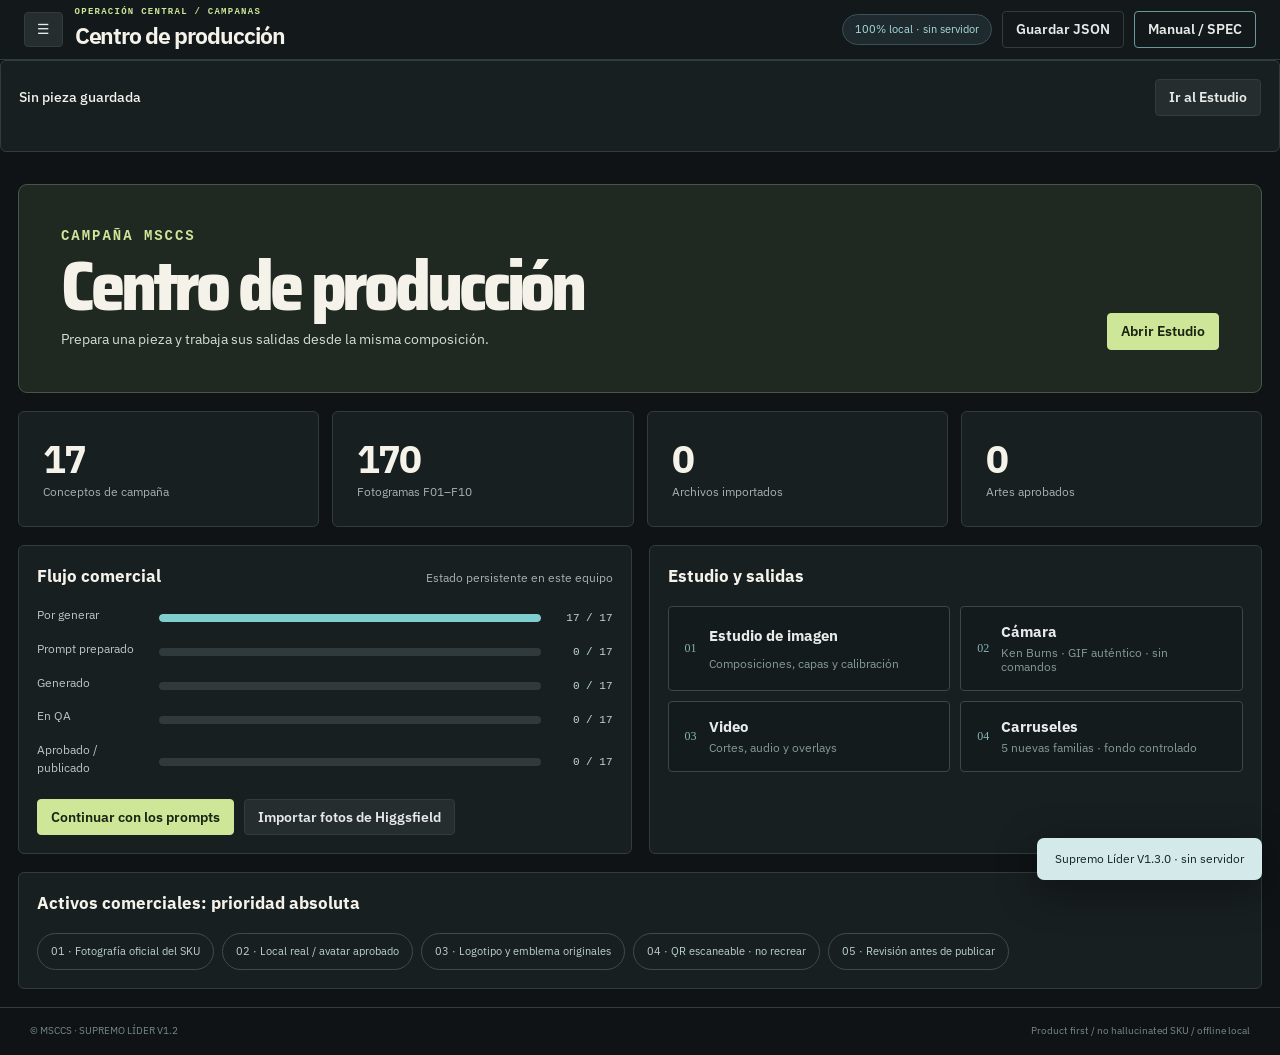
==== commit a27bacc2: "Update StudioART to 1.3.4 and archive geometric audit Co-authored-by: arena-agent <297053741+arena-a" ====
--- a/index.html
+++ b/index.html
@@ -1,6 +1,6 @@
-<!doctype html><html lang="es"><head><meta charset="utf-8"><meta name="viewport" content="width=device-width, initial-scale=1"><meta name="theme-color" content="#101417"><title>SUPREMO LÍDER V1.3.2 · MSCCS</title><style id="critical-ui">:root{--studio-css-loaded:0}body{margin:0;background:#101719;color:#eef3ef;font:14px/1.5 system-ui,sans-serif}.shell{display:grid;grid-template-columns:230px minmax(0,1fr);min-height:100vh}.sidebar{padding:18px;background:#172124}nav{display:grid;gap:7px}button,input,select,textarea{font:inherit}button{padding:9px;border:1px solid #526363;background:#223437;color:#eef3ef;border-radius:7px;cursor:pointer}.page{display:none;padding:24px}.page.active{display:block}.brand-main{font-size:23px}.module-frame{width:100%;height:75vh;border:0}#portableWarning{padding:18px;background:#592d19;color:#fff;border:2px solid #eabd7a;position:fixed;inset:15px 15px auto;z-index:10000}#portableWarning a{color:#fff} @media(max-width:800px){.shell{grid-template-columns:1fr}.sidebar nav{grid-template-columns:repeat(4,1fr)}} </style><link rel="stylesheet" href="css/supremo.css"><link rel="stylesheet" href="css/fix_v1_1.css"><link rel="stylesheet" href="css/workspace.css"></head><body><div id="portableWarning" hidden role="alert"><strong>Faltan los archivos de la aplicación.</strong><p>Extrae todo el ZIP antes de abrir el editor. También puedes abrir STUDIOART_PORTATIL.html: incluye los estilos, scripts y módulos en un solo archivo.</p><a href="STUDIOART_PORTATIL.html">Abrir versión portátil</a></div><script>window.addEventListener('load',()=>{if(getComputedStyle(document.documentElement).getPropertyValue('--studio-css-loaded').trim()!=='1'||!window.Supremo){document.getElementById('portableWarning').hidden=false;}});</script>
+<!doctype html><html lang="es"><head><meta charset="utf-8"><meta name="viewport" content="width=device-width, initial-scale=1"><meta name="theme-color" content="#101417"><title>SUPREMO LÍDER V1.3.4 · MSCCS</title><style id="critical-ui">:root{--studio-css-loaded:0}body{margin:0;background:#101719;color:#eef3ef;font:14px/1.5 system-ui,sans-serif}.shell{display:grid;grid-template-columns:230px minmax(0,1fr);min-height:100vh}.sidebar{padding:18px;background:#172124}nav{display:grid;gap:7px}button,input,select,textarea{font:inherit}button{padding:9px;border:1px solid #526363;background:#223437;color:#eef3ef;border-radius:7px;cursor:pointer}.page{display:none;padding:24px}.page.active{display:block}.brand-main{font-size:23px}.module-frame{width:100%;height:75vh;border:0}#portableWarning{padding:18px;background:#592d19;color:#fff;border:2px solid #eabd7a;position:fixed;inset:15px 15px auto;z-index:10000}#portableWarning a{color:#fff} @media(max-width:800px){.shell{grid-template-columns:1fr}.sidebar nav{grid-template-columns:repeat(4,1fr)}} </style><link rel="stylesheet" href="css/supremo.css"><link rel="stylesheet" href="css/fix_v1_1.css"><link rel="stylesheet" href="css/workspace.css"></head><body><div id="portableWarning" hidden role="alert"><strong>Faltan los archivos de la aplicación.</strong><p>Extrae todo el ZIP antes de abrir el editor. También puedes abrir STUDIOART_PORTATIL.html: incluye los estilos, scripts y módulos en un solo archivo.</p><a href="STUDIOART_PORTATIL.html">Abrir versión portátil</a></div><script>window.addEventListener('load',()=>{if(getComputedStyle(document.documentElement).getPropertyValue('--studio-css-loaded').trim()!=='1'||!window.Supremo){document.getElementById('portableWarning').hidden=false;}});</script>
 <div class="shell">
-<aside class="sidebar"><div class="brand"><span aria-label="StudioART">SA</span><div class="brand-main">SUPREMO <em>LÍDER</em></div><div class="brand-caption">ESTUDIO OFFLINE · V1.3.2</div></div>
+<aside class="sidebar"><div class="brand"><span aria-label="StudioART">SA</span><div class="brand-main">SUPREMO <em>LÍDER</em></div><div class="brand-caption">ESTUDIO OFFLINE · V1.3.4</div></div>
 <div class="sidetitle">CENTRO DE CONTROL</div>
 <nav id="navigation" aria-label="Flujo de trabajo">
 <button data-page="inicio" class="active"><b>⌂</b> Inicio</button>
